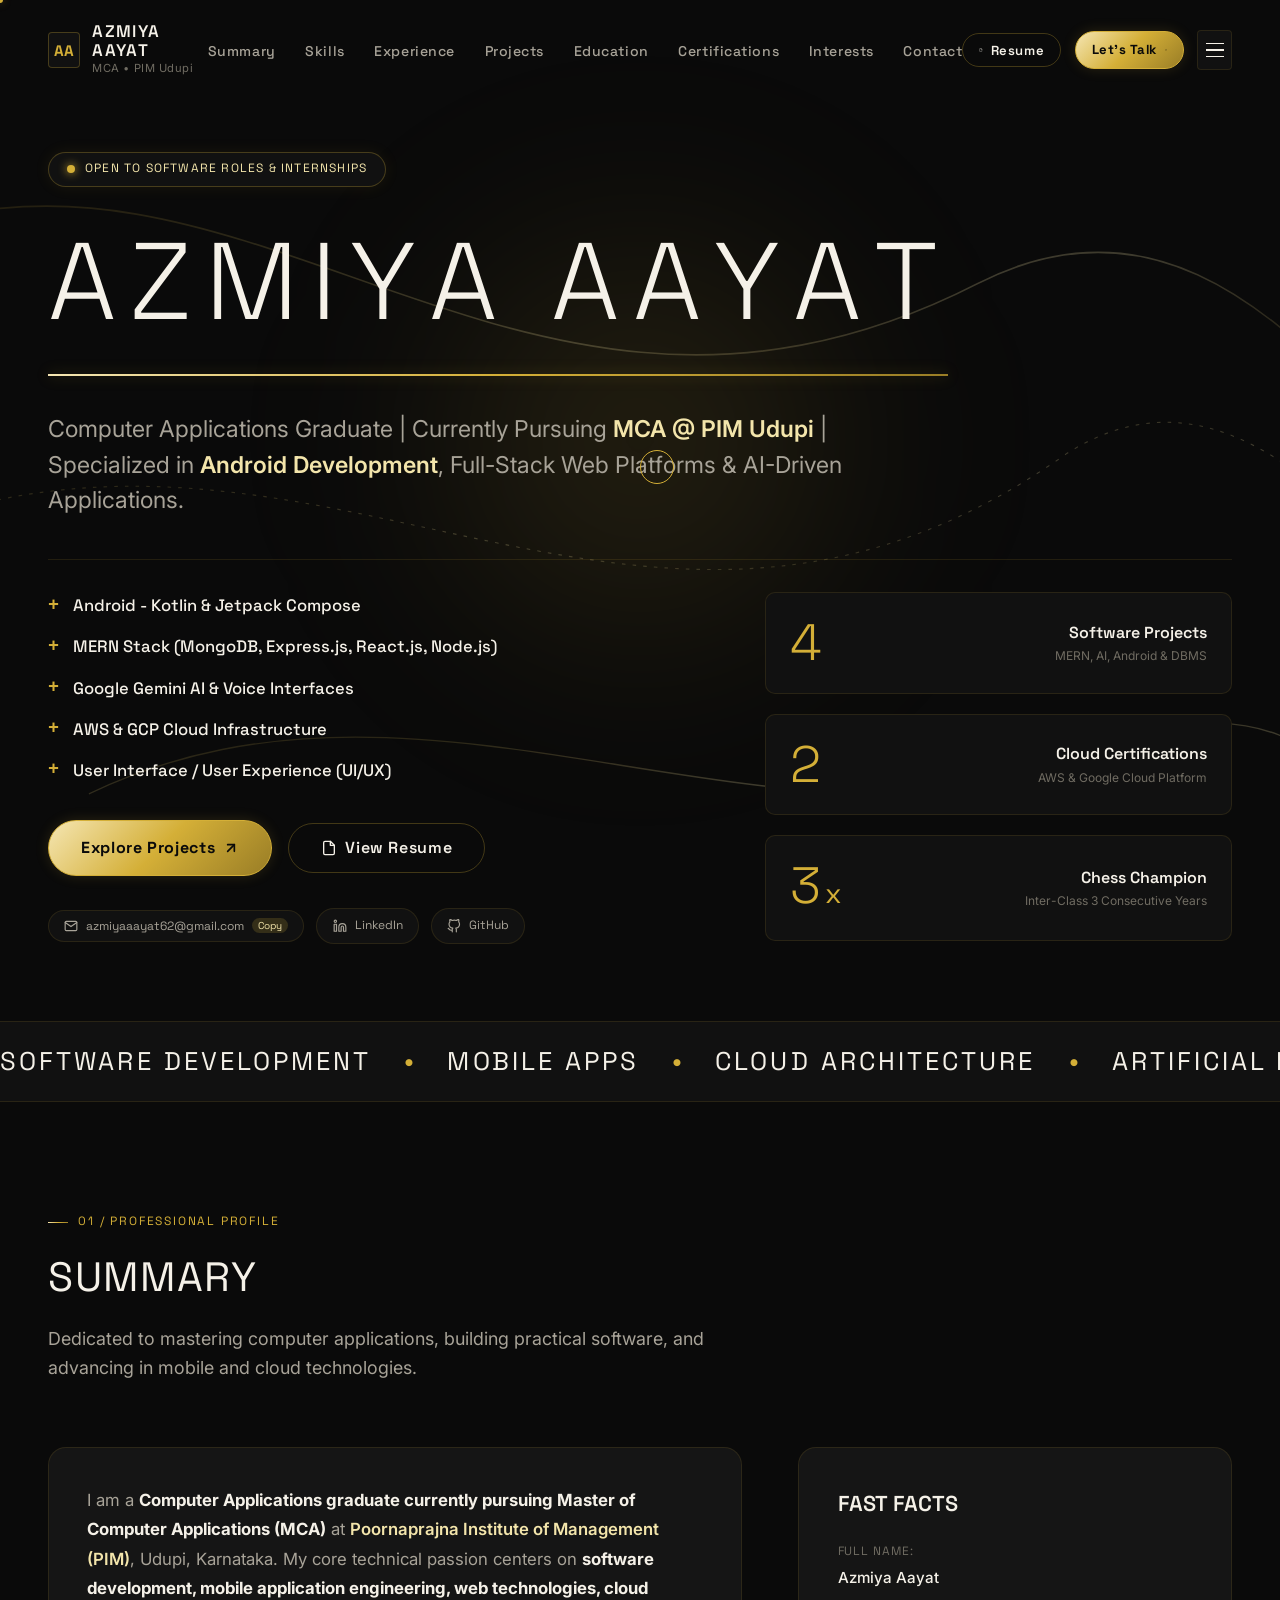
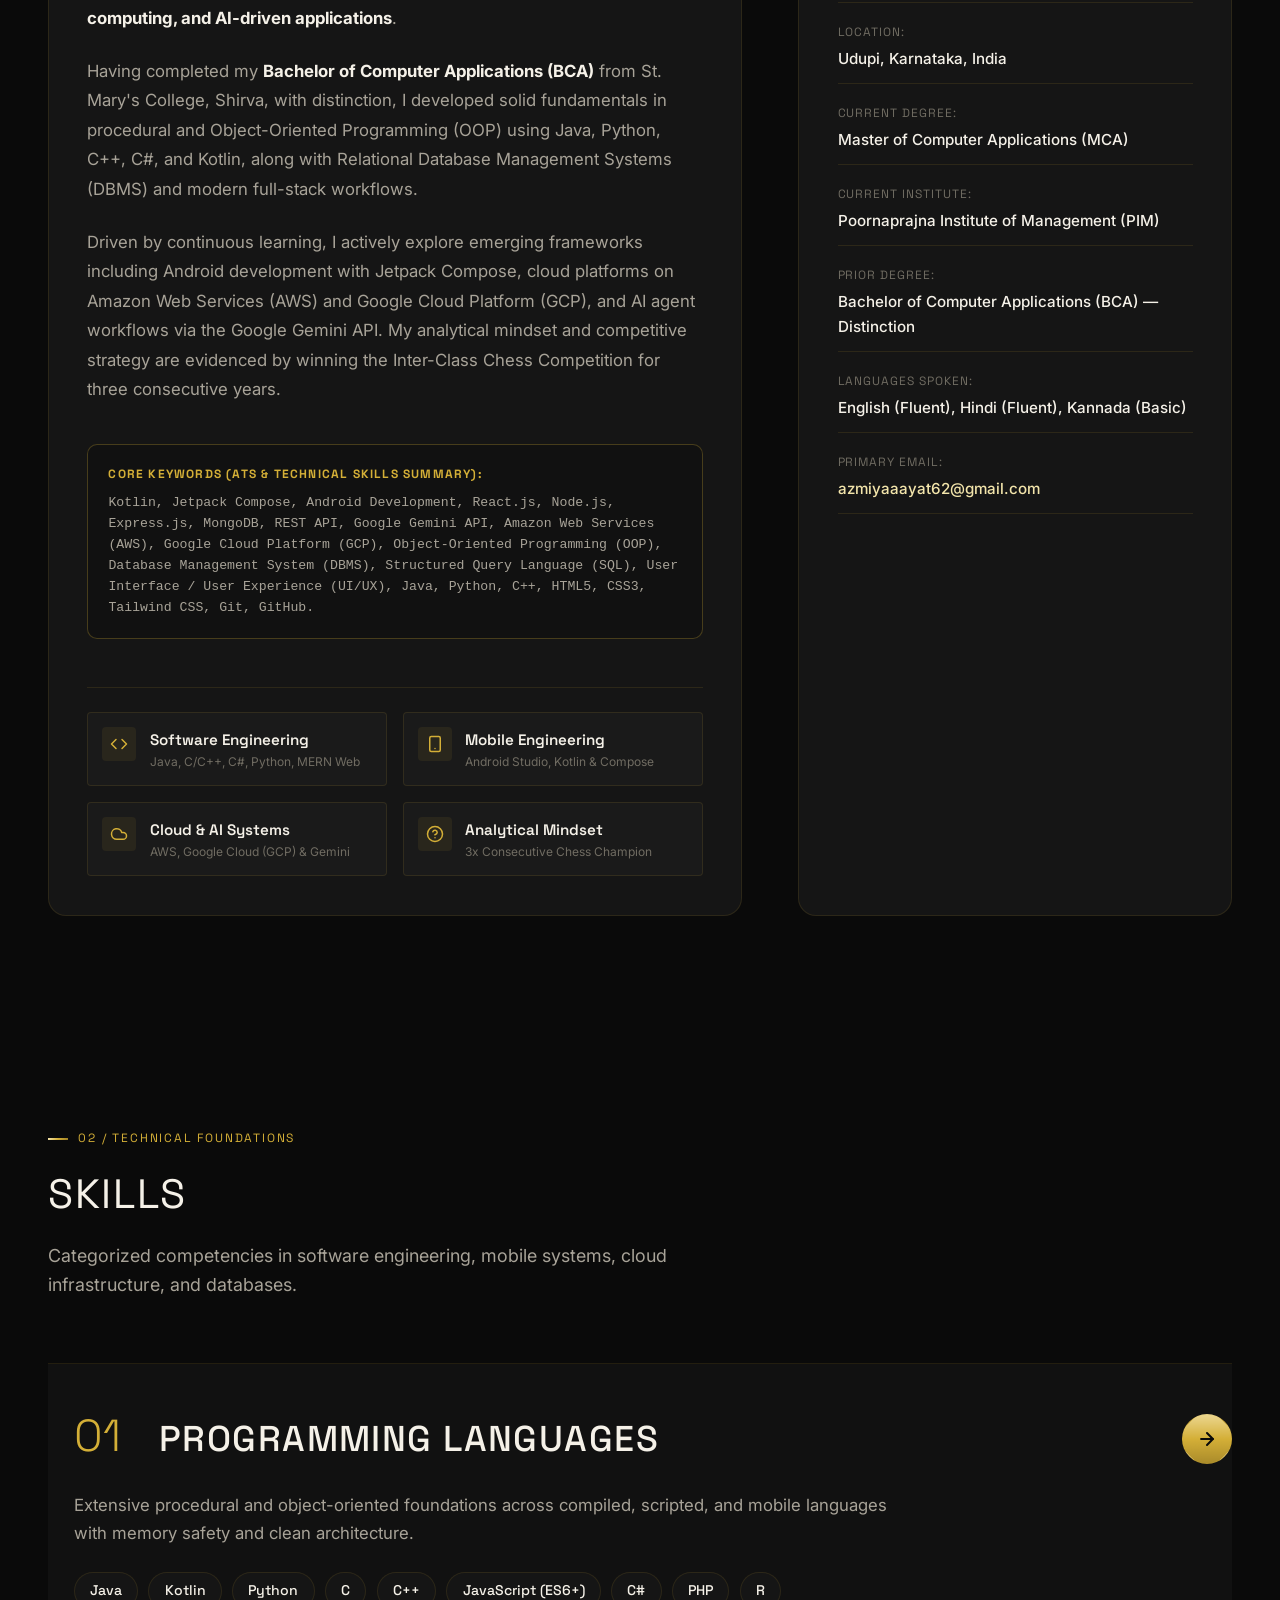
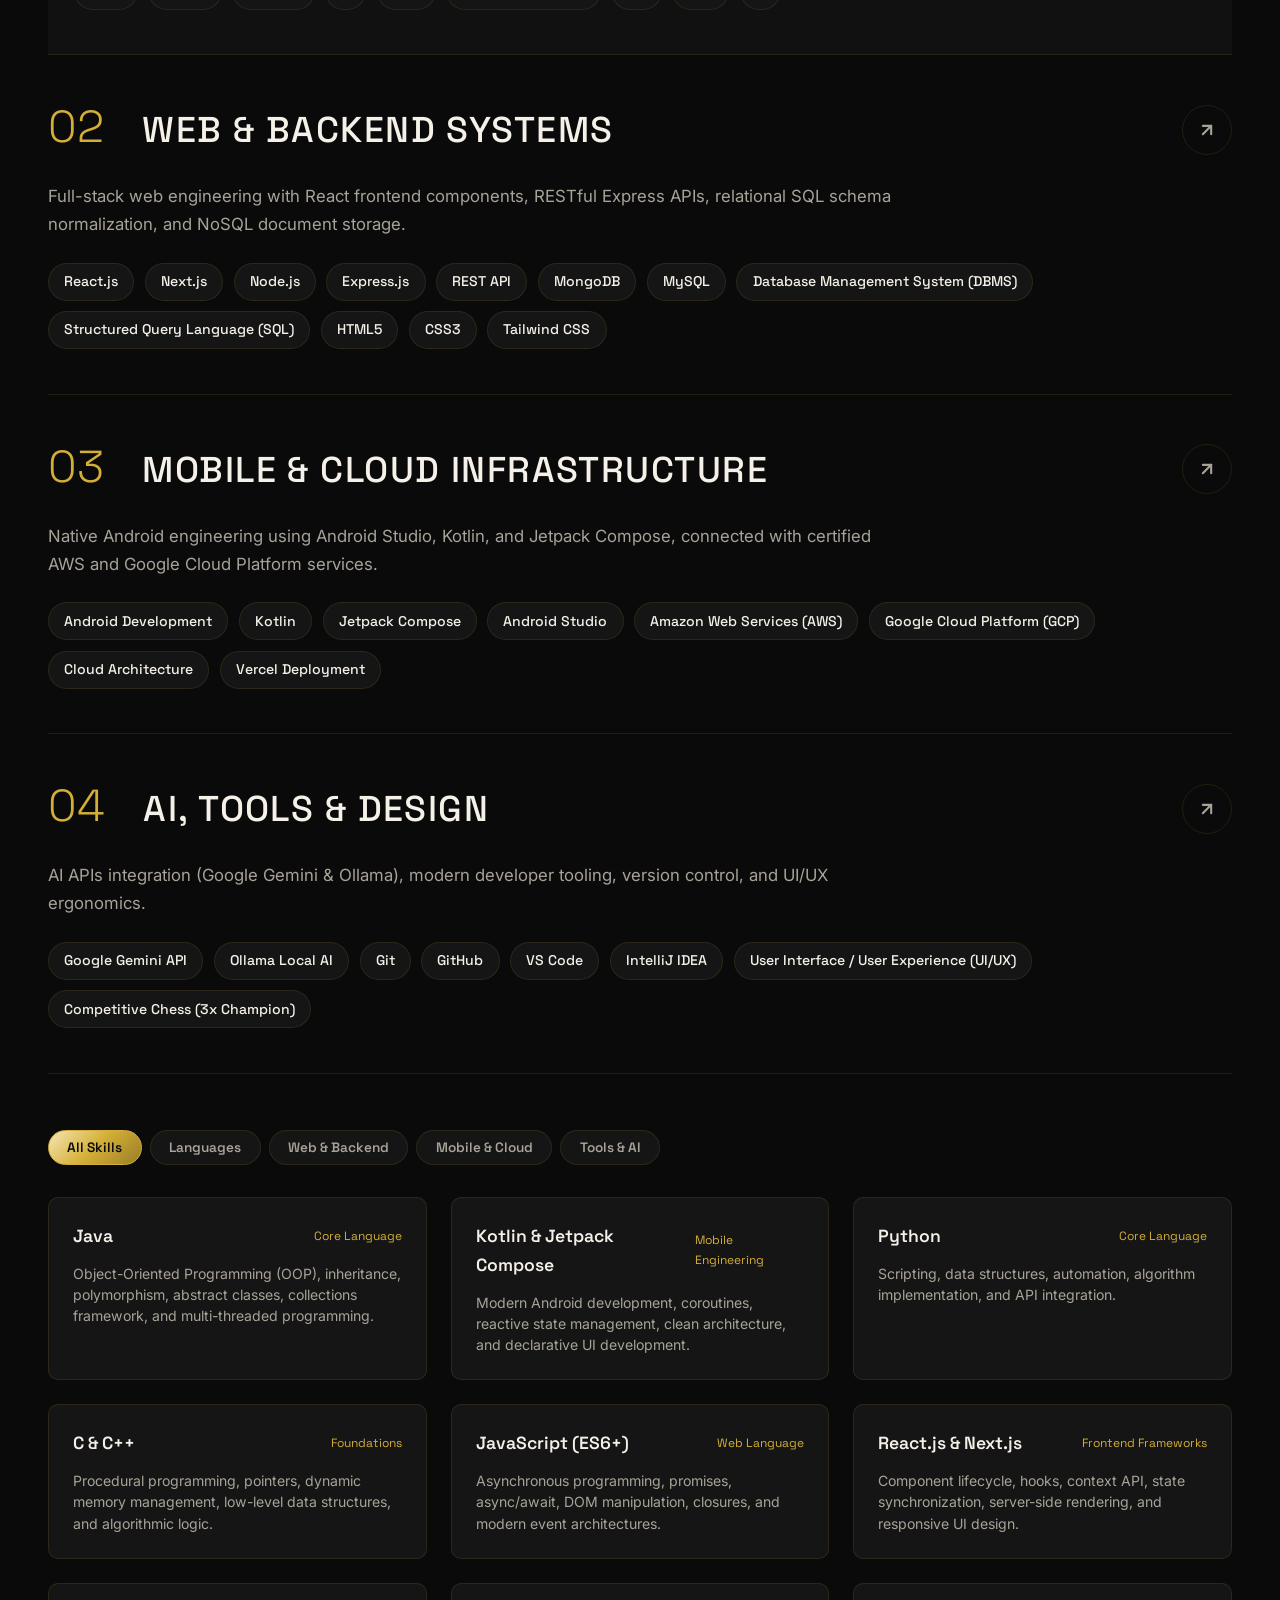
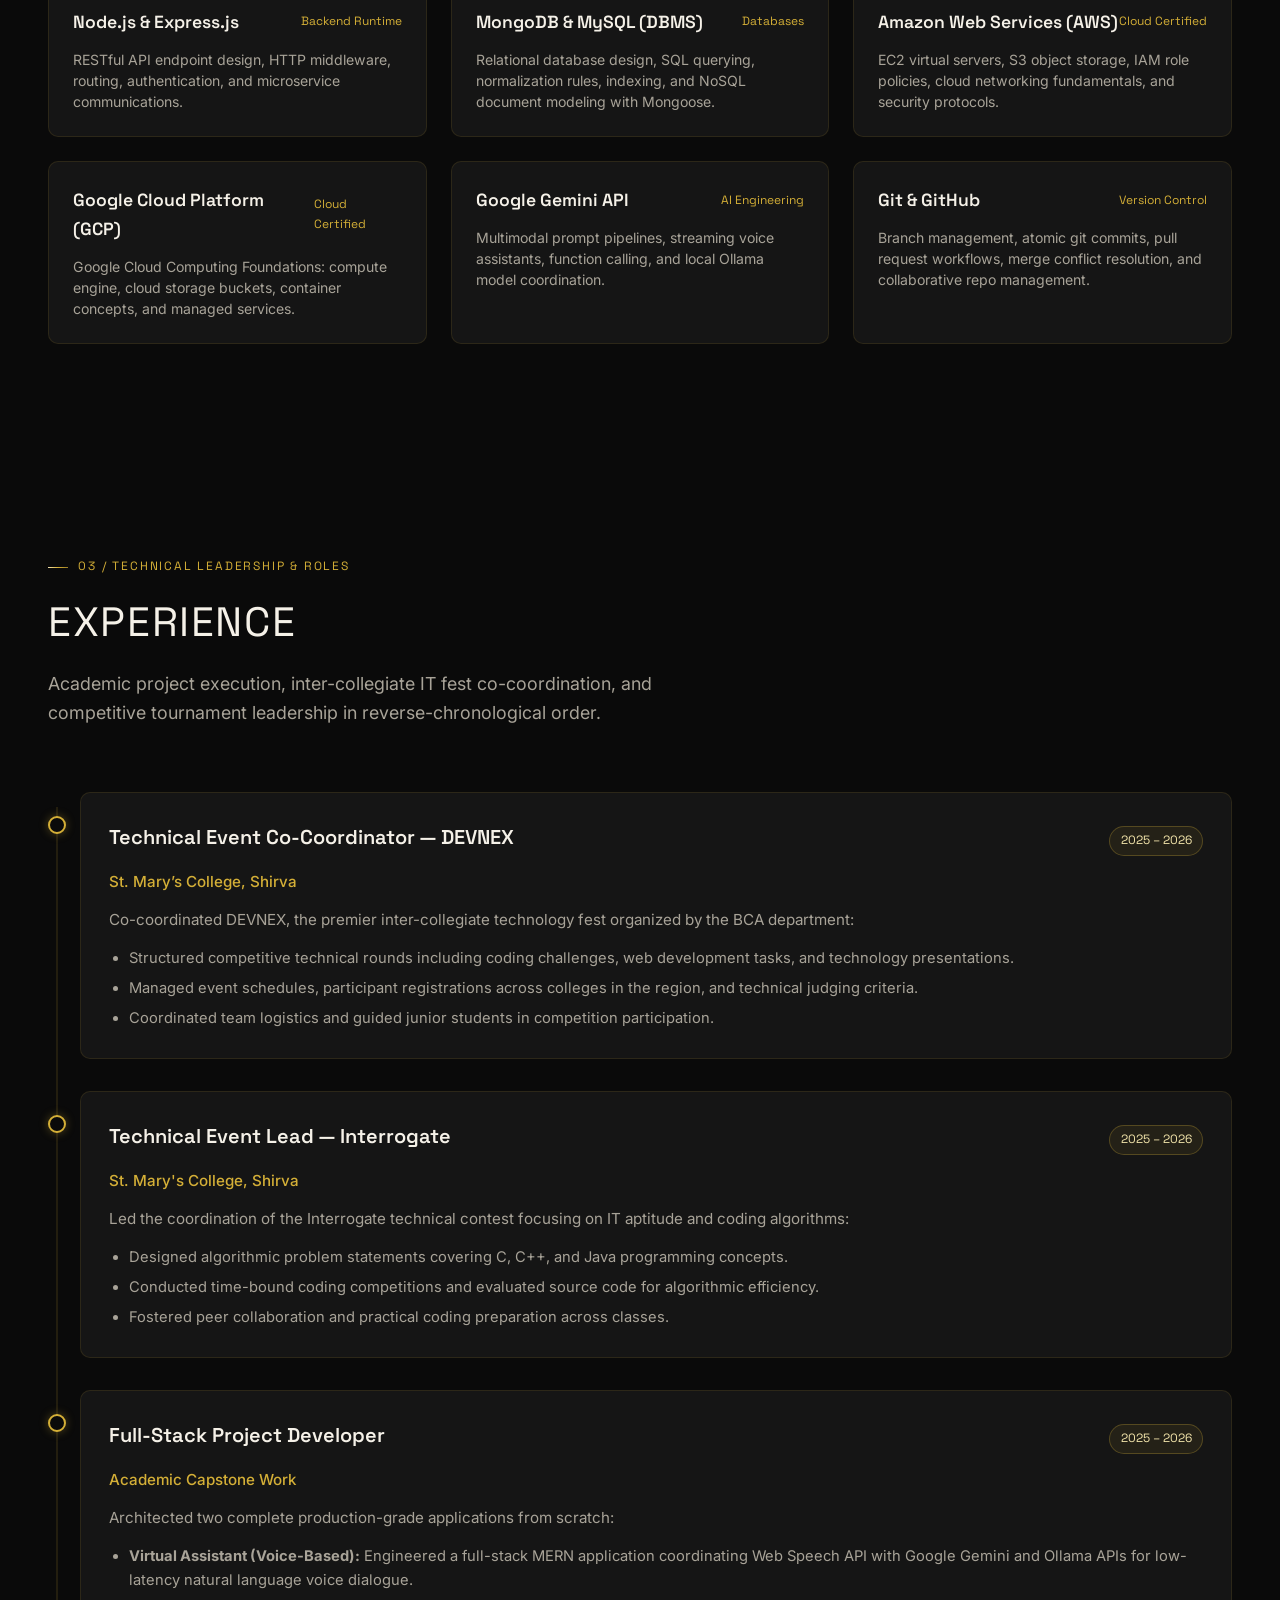
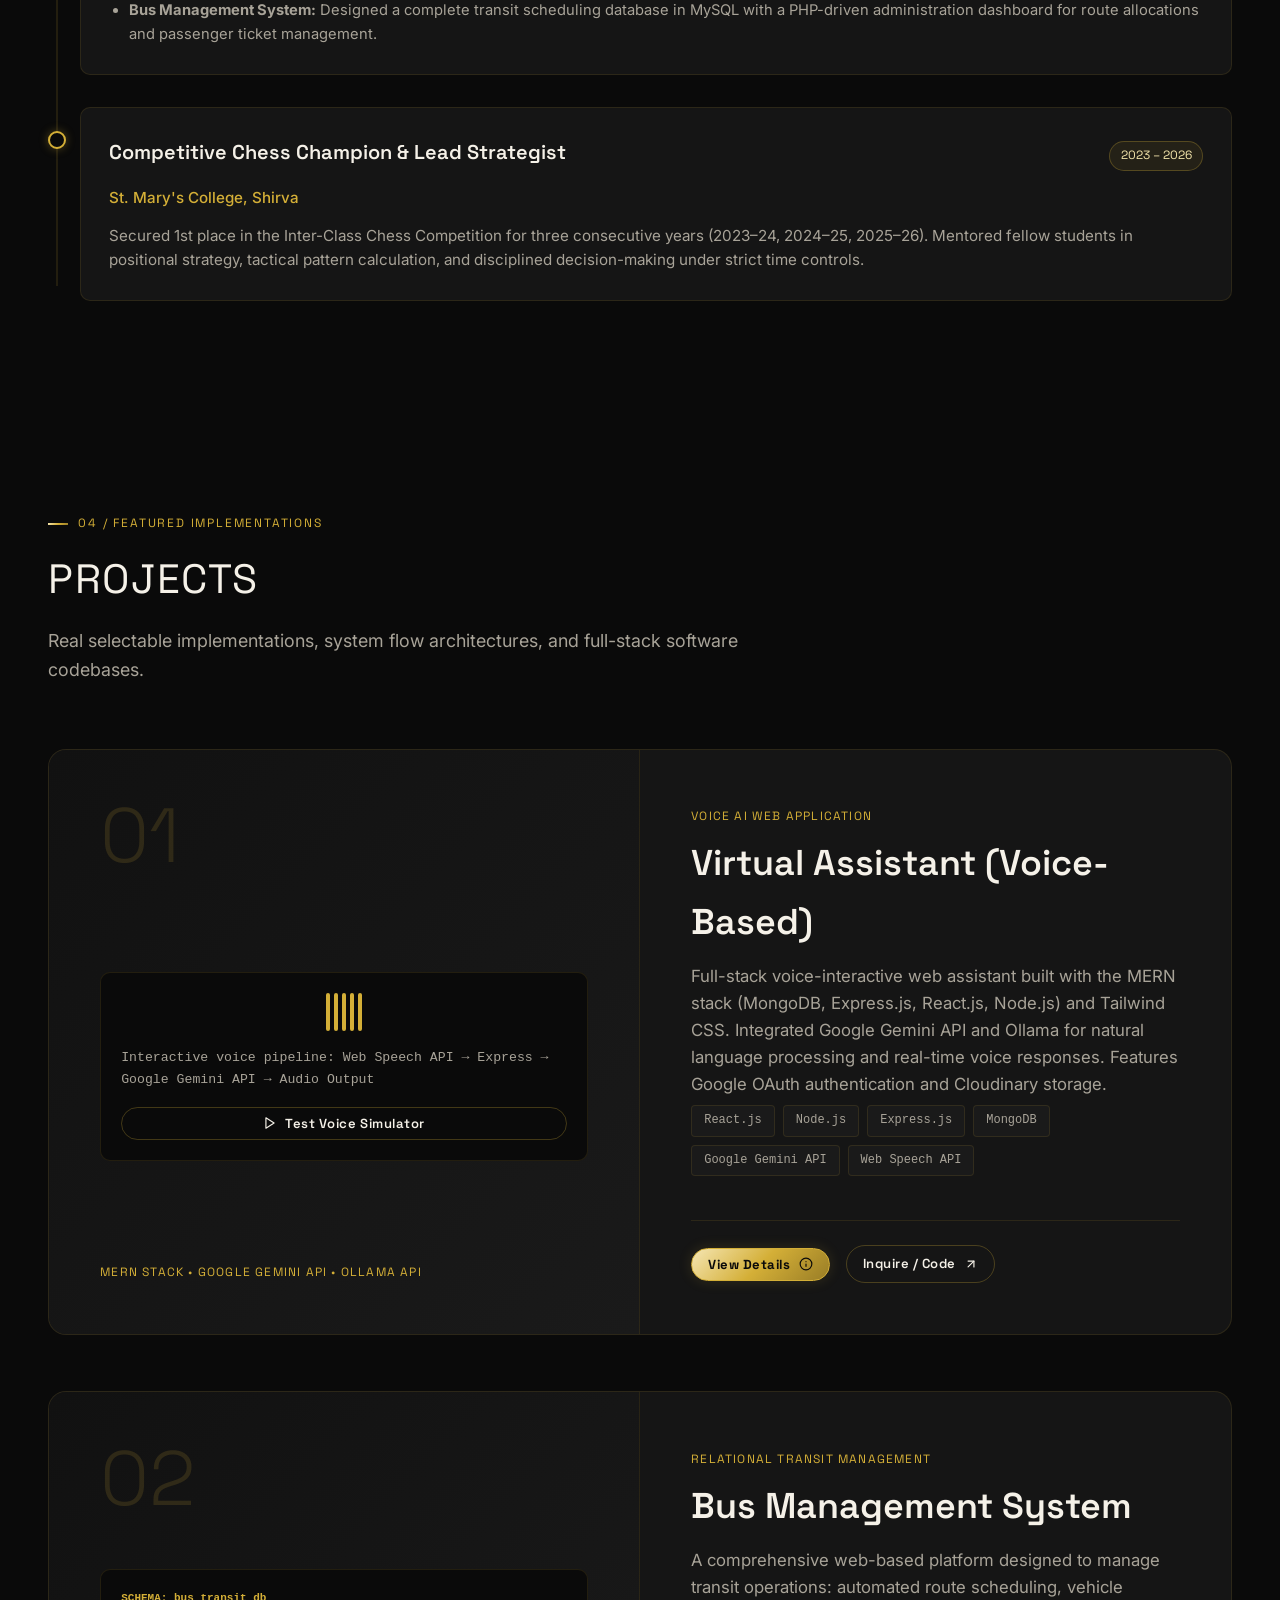
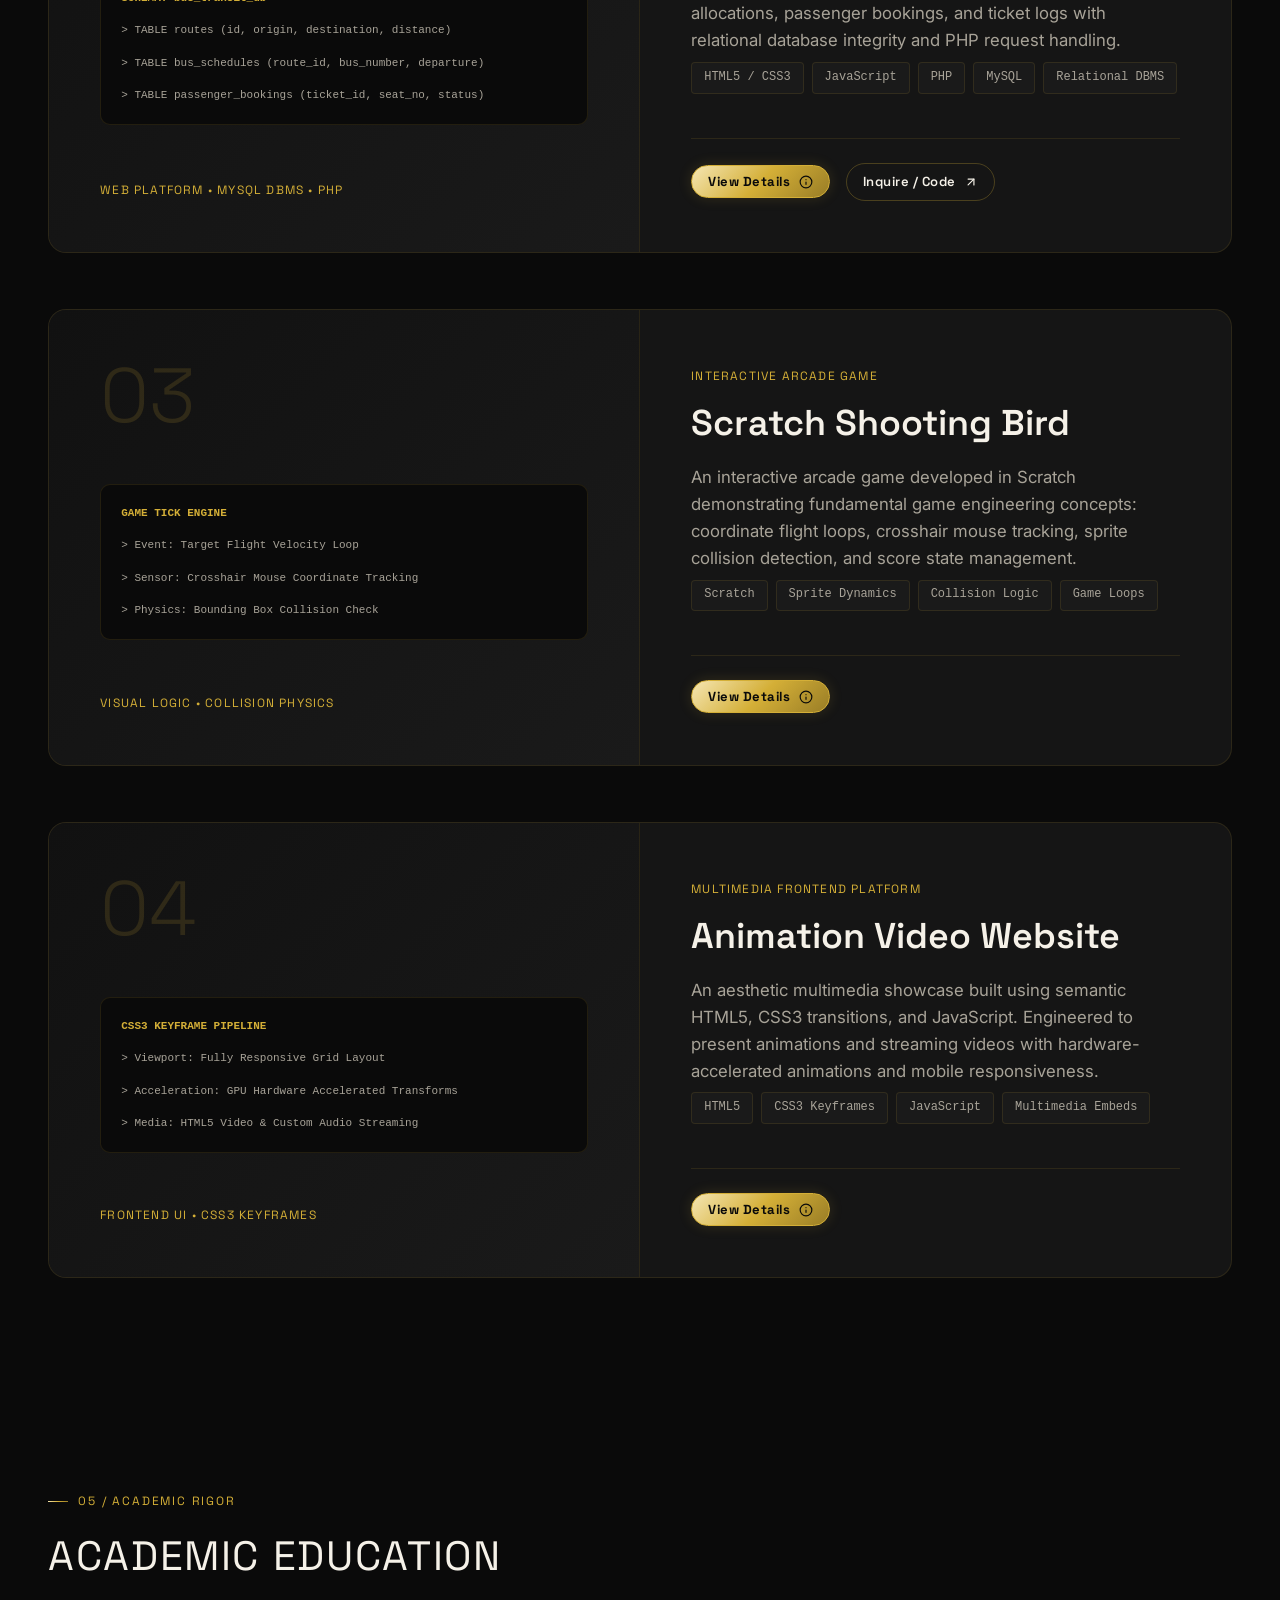
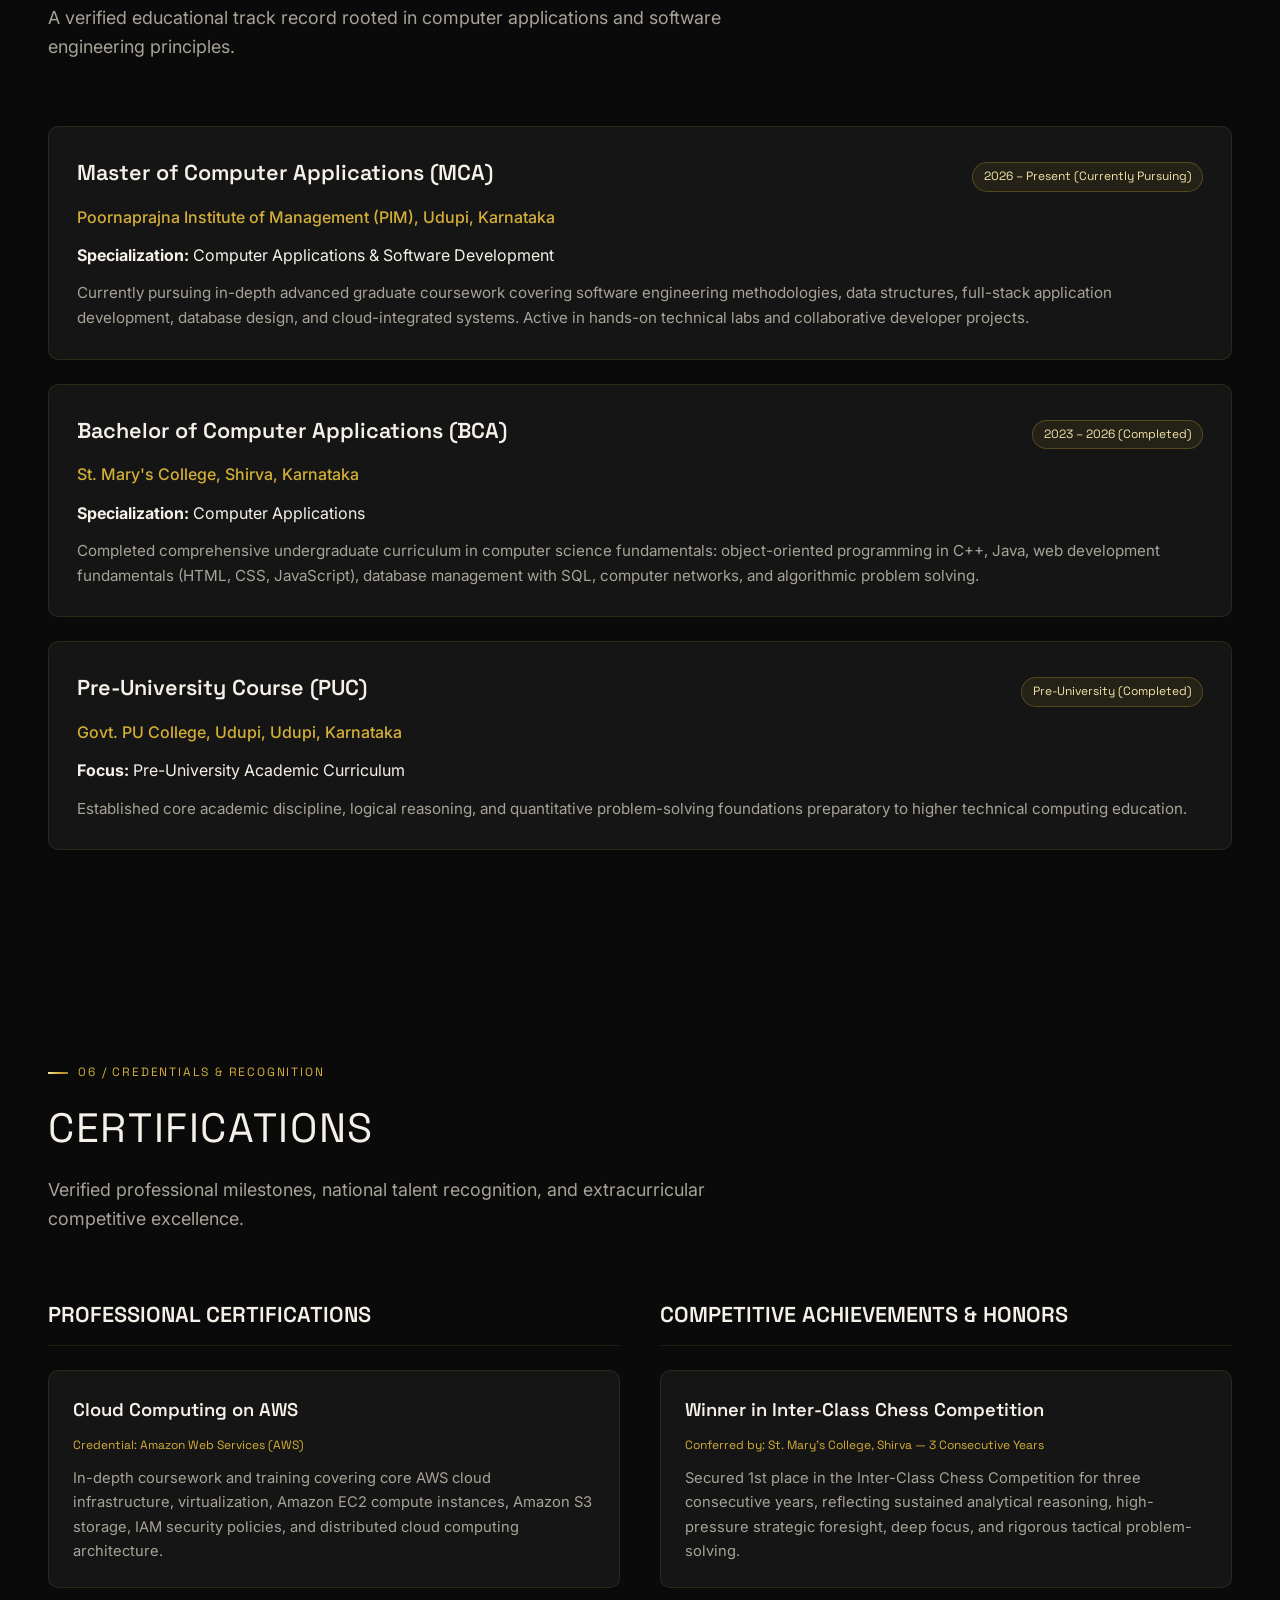
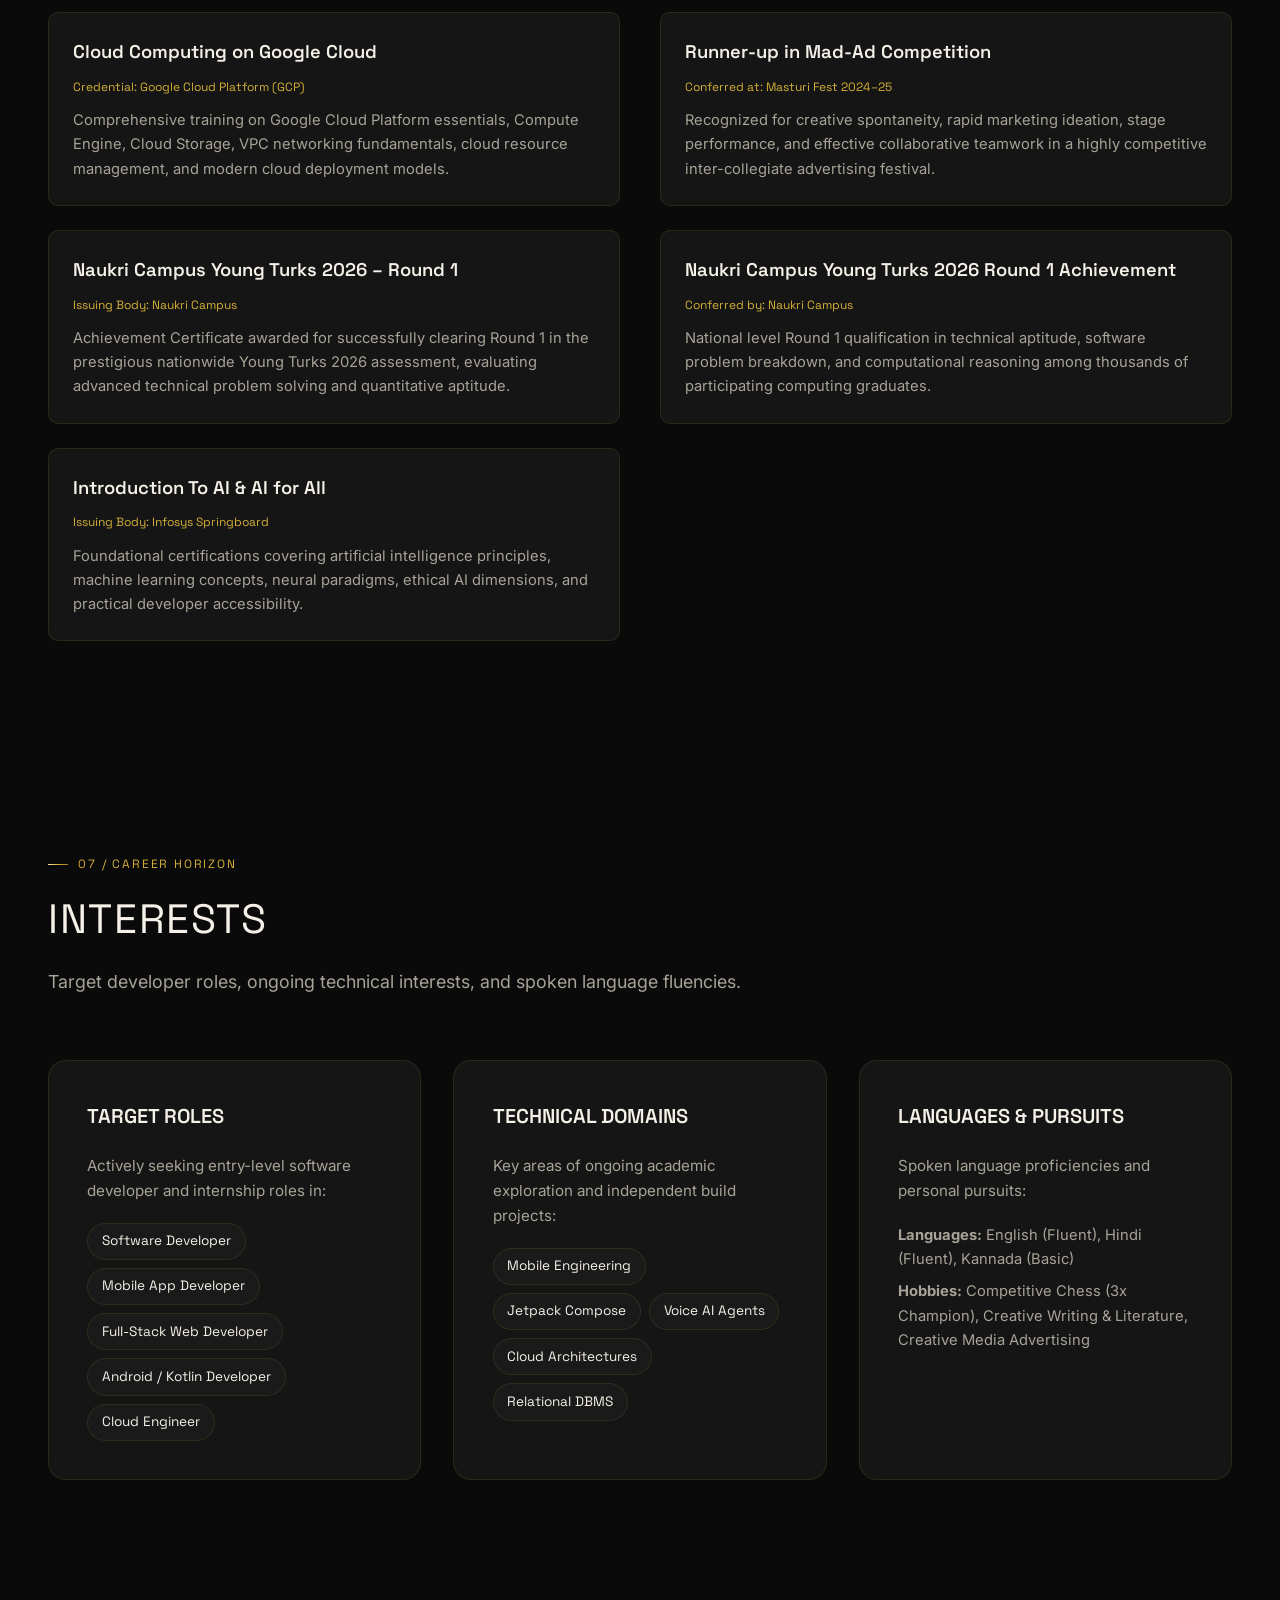
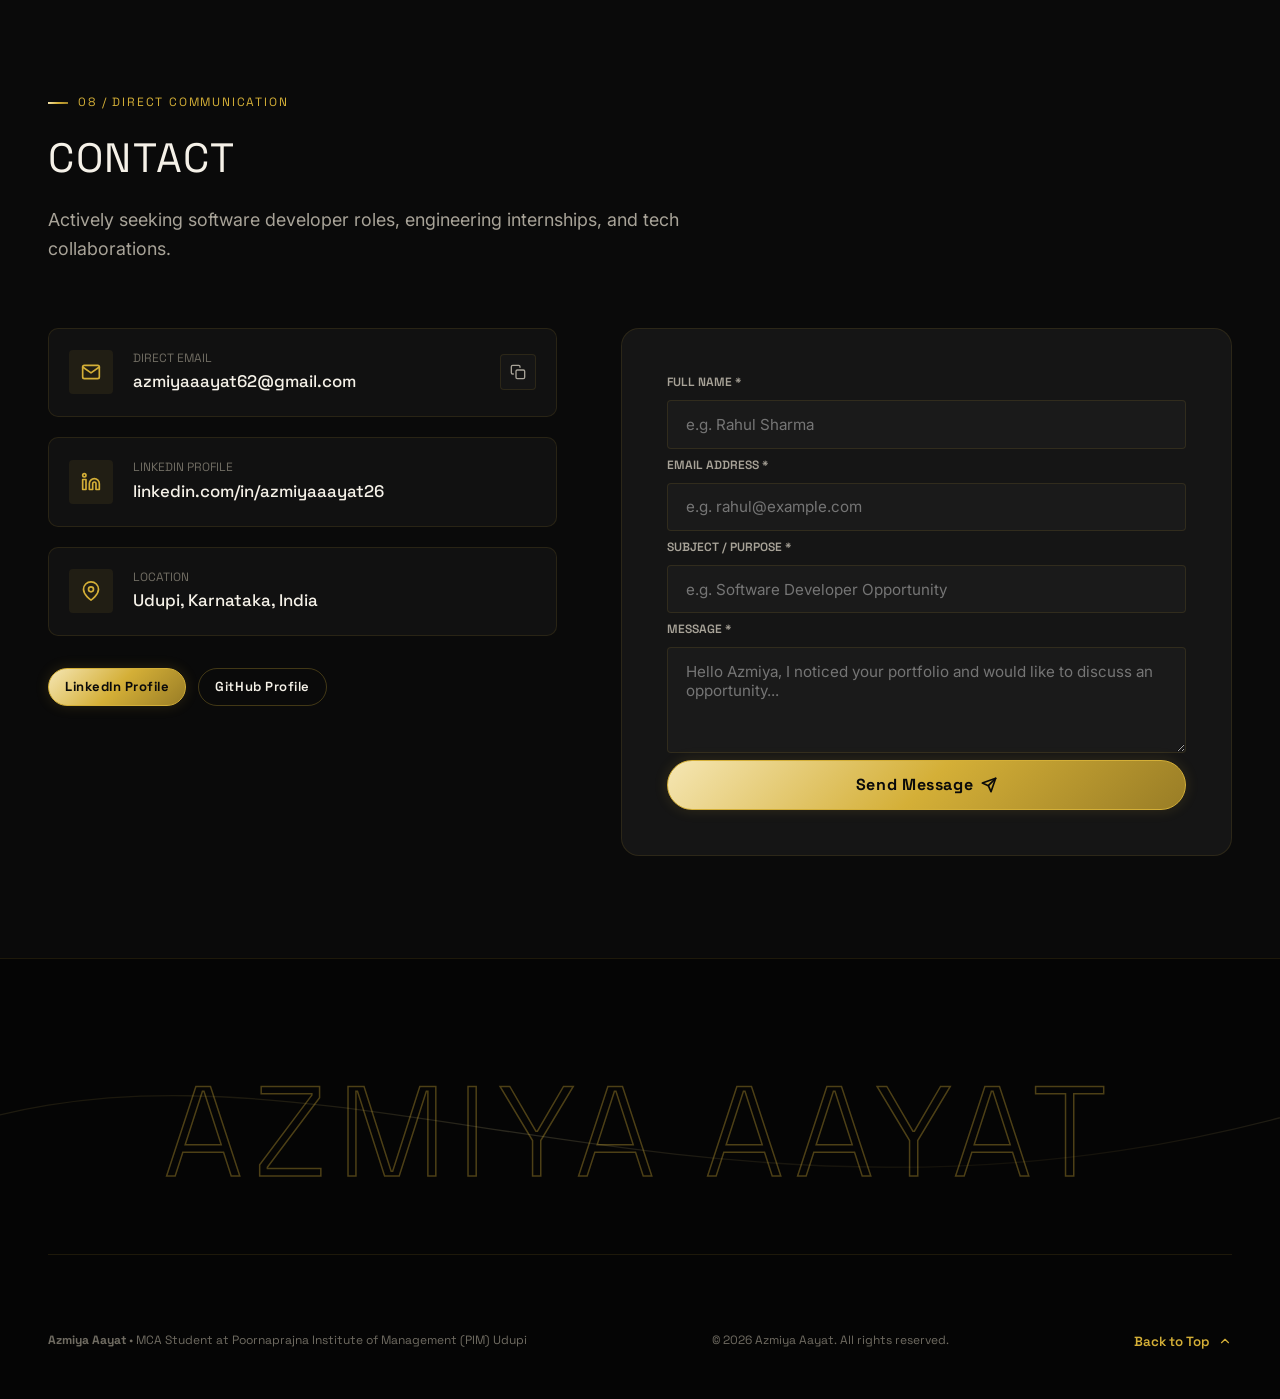
==== index.html @ 622d96fa "Update all experience timeline badges to 2025-2026" ====
<!DOCTYPE html>
<html lang="en">

<head>
  <meta charset="UTF-8">
  <meta name="viewport" content="width=device-width, initial-scale=1.0">
  <title>Azmiya Aayat | MCA Software Developer &amp; Mobile Engineer Portfolio</title>

  <!-- SEO & Search Engine Optimization Metadata -->
  <meta name="description"
    content="Personal developer portfolio of Azmiya Aayat, Computer Applications graduate currently pursuing Master of Computer Applications (MCA) at Poornaprajna Institute of Management (PIM) Udupi. Specialized in Android (Kotlin &amp; Jetpack Compose), MERN stack web development, Google Gemini API, cloud computing (AWS &amp; GCP), and scalable systems.">
  <meta name="keywords"
    content="Azmiya Aayat, Kotlin, Jetpack Compose, Android Development, React.js, Node.js, Express.js, MongoDB, REST API, Google Gemini API, Amazon Web Services (AWS), Google Cloud Platform (GCP), Object-Oriented Programming (OOP), Database Management System (DBMS), Structured Query Language (SQL), User Interface / User Experience (UI/UX), MCA Student, PIM Udupi, Poornaprajna Institute of Management, Software Developer Portfolio">
  <meta name="author" content="Azmiya Aayat">
  <meta name="robots" content="index, follow">
  <link rel="canonical" href="https://azmiya-aayat.vercel.app">

  <!-- Open Graph Meta Tags -->
  <meta property="og:type" content="website">
  <meta property="og:title" content="Azmiya Aayat | MCA Software Developer &amp; Mobile Engineer Portfolio">
  <meta property="og:description"
    content="Computer Applications graduate currently pursuing MCA at PIM Udupi. Specialized in Android Kotlin, MERN full-stack platforms, Gemini AI integrations, and cloud computing.">
  <meta property="og:url" content="https://azmiya-aayat.vercel.app">
  <meta property="og:site_name" content="Azmiya Aayat Portfolio">
  <meta property="og:locale" content="en_US">

  <!-- Twitter Card Metadata -->
  <meta name="twitter:card" content="summary_large_image">
  <meta name="twitter:title" content="Azmiya Aayat | MCA Software Developer &amp; Mobile Engineer">
  <meta name="twitter:description"
    content="Computer Applications graduate pursuing MCA at PIM Udupi. Building mobile apps, full-stack systems, and AI-powered interfaces.">

  <!-- Favicon -->
  <link rel="icon" type="image/svg+xml"
    href="data:image/svg+xml,<svg xmlns='http://www.w3.org/2000/svg' viewBox='0 0 100 100'><rect width='100' height='100' rx='20' fill='%230a0a0a'/><text x='50%' y='58%' dominant-baseline='middle' text-anchor='middle' font-family='sans-serif' font-weight='800' font-size='42' fill='%23d4af37'>AA</text></svg>">

  <!-- Google Fonts: Space Grotesk (Display) + Inter (Body) -->
  <link rel="preconnect" href="https://fonts.googleapis.com">
  <link rel="preconnect" href="https://fonts.gstatic.com" crossorigin>
  <link
    href="https://fonts.googleapis.com/css2?family=Inter:wght@300;400;500;600;700&family=Space+Grotesk:wght@300;400;500;600;700&display=swap"
    rel="stylesheet">

  <!-- Pure Vanilla Stylesheet -->
  <link rel="stylesheet" href="css/style.css">

  <!-- Recruiter & AI-Screening Friendly JSON-LD Person Schema -->
  <script type="application/ld+json">
  {
    "@context": "https://schema.org",
    "@type": "Person",
    "name": "Azmiya Aayat",
    "jobTitle": "Software Developer & Mobile App Engineer",
    "url": "https://azmiya-aayat.vercel.app",
    "sameAs": [
      "https://www.linkedin.com/in/azmiyaaayat26",
      "https://github.com/azmi2605"
    ],
    "alumniOf": [
      {
        "@type": "EducationalOrganization",
        "name": "Poornaprajna Institute of Management (PIM), Udupi",
        "description": "Master of Computer Applications (MCA), 2024–2026"
      },
      {
        "@type": "EducationalOrganization",
        "name": "St. Mary's College, Shirva",
        "description": "Bachelor of Computer Applications (BCA), Graduated with Distinction"
      }
    ],
    "knowsAbout": [
      "Kotlin",
      "Jetpack Compose",
      "Android Development",
      "React.js",
      "Node.js",
      "Express.js",
      "MongoDB",
      "REST API",
      "Google Gemini API",
      "Amazon Web Services (AWS)",
      "Google Cloud Platform (GCP)",
      "Object-Oriented Programming (OOP)",
      "Database Management System (DBMS)",
      "Structured Query Language (SQL)",
      "User Interface / User Experience (UI/UX)",
      "Java",
      "Python",
      "C++",
      "Competitive Chess"
    ]
  }
  </script>
</head>

<body>
  <!-- Accessibility Skip Link -->
  <a href="#hero" class="skip-link">Skip to main content</a>

  <!-- Top Scroll Progress Bar -->
  <div id="scroll-progress-bar" class="scroll-progress-bar" aria-hidden="true"></div>

  <!-- Custom Champagne-Gold Cursor (Desktop fine pointer only) -->
  <div id="cursor-dot" class="cursor-dot" aria-hidden="true"></div>
  <div id="cursor-ring" class="cursor-ring" aria-hidden="true"><span class="cursor-text">VIEW</span></div>

  <!-- Minimal Preloader Screen -->
  <div id="preloader" class="preloader" aria-hidden="true">
    <div class="preloader-top">
      <span>AZMIYA AAYAT</span>
      <span>MCA • PIM UDUPI</span>
    </div>
    <div class="preloader-center">
      <div class="preloader-name">
        <span class="preloader-char" style="animation-delay: 0.05s;">A</span>
        <span class="preloader-char" style="animation-delay: 0.10s;">Z</span>
        <span class="preloader-char" style="animation-delay: 0.15s;">M</span>
        <span class="preloader-char" style="animation-delay: 0.20s;">I</span>
        <span class="preloader-char" style="animation-delay: 0.25s;">Y</span>
        <span class="preloader-char" style="animation-delay: 0.30s;">A</span>
        <span class="preloader-char" style="animation-delay: 0.35s;">&nbsp;</span>
        <span class="preloader-char" style="animation-delay: 0.40s;">A</span>
        <span class="preloader-char" style="animation-delay: 0.45s;">A</span>
        <span class="preloader-char" style="animation-delay: 0.50s;">Y</span>
        <span class="preloader-char" style="animation-delay: 0.55s;">A</span>
        <span class="preloader-char" style="animation-delay: 0.60s;">T</span>
      </div>
    </div>
    <div class="preloader-bottom">
      <span>SOFTWARE &amp; MOBILE APP DEVELOPER</span>
      <span>2026 PORTFOLIO</span>
    </div>
  </div>

  <!-- Site Header -->
  <header class="site-header" id="header" role="banner">
    <div class="container header-inner">
      <!-- Minimal Brand Logo -->
      <a href="#hero" class="brand-logo" aria-label="Azmiya Aayat Home">
        <span class="brand-monogram">AA</span>
        <div class="brand-text">
          <span class="brand-name">Azmiya Aayat</span>
          <span class="brand-sub">MCA • PIM Udupi</span>
        </div>
      </a>

      <!-- Desktop Navigation Links -->
      <nav class="desktop-nav" aria-label="Main Navigation">
        <ul class="nav-links-list">
          <li><a href="#summary" class="nav-anchor">Summary</a></li>
          <li><a href="#skills" class="nav-anchor">Skills</a></li>
          <li><a href="#experience" class="nav-anchor">Experience</a></li>
          <li><a href="#projects" class="nav-anchor">Projects</a></li>
          <li><a href="#education" class="nav-anchor">Education</a></li>
          <li><a href="#certifications" class="nav-anchor">Certifications</a></li>
          <li><a href="#interests" class="nav-anchor">Interests</a></li>
          <li><a href="#contact" class="nav-anchor">Contact</a></li>
        </ul>
      </nav>

      <!-- Header Actions -->
      <div class="header-actions">
        <!-- Resume Trigger Button -->
        <button id="resume-nav-btn" class="btn btn-outline btn-sm" aria-label="Open ATS Resume Modal">
          <svg viewBox="0 0 24 24" width="14" height="14" fill="none" stroke="currentColor" stroke-width="2"
            stroke-linecap="round" stroke-linejoin="round" aria-hidden="true">
            <path d="M14 2H6a2 2 0 0 0-2 2v16a2 2 0 0 0 2 2h12a2 2 0 0 0 2-2V8z"></path>
            <polyline points="14 2 14 8 20 8"></polyline>
          </svg>
          <span>Resume</span>
        </button>

        <!-- "Let's Talk" CTA -->
        <a href="#contact" class="btn btn-gold btn-sm">
          <span>Let's Talk</span>
          <svg viewBox="0 0 24 24" width="14" height="14" fill="none" stroke="currentColor" stroke-width="2.5"
            stroke-linecap="round" stroke-linejoin="round" aria-hidden="true">
            <line x1="7" y1="17" x2="17" y2="7"></line>
            <polyline points="7 7 17 7 17 17"></polyline>
          </svg>
        </a>

        <!-- Hamburger Button -->
        <button id="menu-toggle" class="hamburger-btn" aria-label="Toggle Navigation Menu" aria-expanded="false"
          aria-controls="fullscreen-menu">
          <span class="hamburger-line line-1" aria-hidden="true"></span>
          <span class="hamburger-line line-2" aria-hidden="true"></span>
          <span class="hamburger-line line-3" aria-hidden="true"></span>
        </button>
      </div>
    </div>
  </header>

  <!-- Fullscreen Menu Overlay -->
  <div id="fullscreen-menu" class="fullscreen-menu" role="dialog" aria-modal="true"
    aria-label="Fullscreen Navigation Menu">
    <div class="menu-inner-grid">
      <!-- Left: Menu Links with Staggered Entrance -->
      <nav class="menu-nav-list" aria-label="Menu Items">
        <div class="menu-link-wrap"><a href="#summary" class="menu-link"><span class="menu-link-num">01</span>
            Summary</a></div>
        <div class="menu-link-wrap"><a href="#skills" class="menu-link"><span class="menu-link-num">02</span> Skills</a>
        </div>
        <div class="menu-link-wrap"><a href="#experience" class="menu-link"><span class="menu-link-num">03</span>
            Experience</a></div>
        <div class="menu-link-wrap"><a href="#projects" class="menu-link"><span class="menu-link-num">04</span>
            Projects</a></div>
        <div class="menu-link-wrap"><a href="#education" class="menu-link"><span class="menu-link-num">05</span>
            Education</a></div>
        <div class="menu-link-wrap"><a href="#certifications" class="menu-link"><span class="menu-link-num">06</span>
            Certifications</a></div>
        <div class="menu-link-wrap"><a href="#interests" class="menu-link"><span class="menu-link-num">07</span>
            Interests</a></div>
        <div class="menu-link-wrap"><a href="#contact" class="menu-link"><span class="menu-link-num">08</span>
            Contact</a></div>
      </nav>

      <!-- Right: Name, Bio & Social Channels -->
      <div class="menu-info-column">
        <div>
          <h2 class="menu-info-title">Azmiya Aayat</h2>
          <p class="menu-info-bio">
            Computer Applications graduate currently pursuing MCA at Poornaprajna Institute of Management (PIM), Udupi.
            Building mobile apps, web systems, and AI-driven applications with analytical rigor.
          </p>
        </div>

        <div class="menu-social-links">
          <a href="https://www.linkedin.com/in/azmiyaaayat26" target="_blank" rel="noopener noreferrer"
            class="menu-social-item">
            <span>LinkedIn: linkedin.com/in/azmiyaaayat26</span>
            <svg viewBox="0 0 24 24" width="16" height="16" fill="none" stroke="currentColor" stroke-width="2"
              stroke-linecap="round" stroke-linejoin="round">
              <path d="M18 13v6a2 2 0 0 1-2 2H5a2 2 0 0 1-2-2V8a2 2 0 0 1 2-2h6"></path>
              <polyline points="15 3 21 3 21 9"></polyline>
              <line x1="10" y1="14" x2="21" y2="3"></line>
            </svg>
          </a>
          <a href="https://github.com/azmi2605" target="_blank" rel="noopener noreferrer" class="menu-social-item">
            <span>GitHub: github.com/azmi2605</span>
            <svg viewBox="0 0 24 24" width="16" height="16" fill="none" stroke="currentColor" stroke-width="2"
              stroke-linecap="round" stroke-linejoin="round">
              <path d="M18 13v6a2 2 0 0 1-2 2H5a2 2 0 0 1-2-2V8a2 2 0 0 1 2-2h6"></path>
              <polyline points="15 3 21 3 21 9"></polyline>
              <line x1="10" y1="14" x2="21" y2="3"></line>
            </svg>
          </a>
          <a href="mailto:azmiyaaayat62@gmail.com" class="menu-social-item">
            <span>Email: azmiyaaayat62@gmail.com</span>
            <svg viewBox="0 0 24 24" width="16" height="16" fill="none" stroke="currentColor" stroke-width="2"
              stroke-linecap="round" stroke-linejoin="round">
              <line x1="22" y1="2" x2="11" y2="13"></line>
              <polygon points="22 2 15 22 11 13 2 9 22 2"></polygon>
            </svg>
          </a>
        </div>
      </div>
    </div>
  </div>

  <!-- Main Content Wrap -->
  <main id="main-content">

    <!-- ========================================================================
         HERO SECTION: Oversized Letter-Spaced Name, Flowing Gold Curves & Stats
         ======================================================================== -->
    <section id="hero" class="hero-section" aria-label="Hero Introduction">
      <!-- Thin Flowing Gold Curve Shapes (Inline SVG Decorative Parallax Background) -->
      <svg id="hero-curves" class="hero-parallax-curves" viewBox="0 0 1440 900" fill="none"
        xmlns="http://www.w3.org/2000/svg" preserveAspectRatio="none" aria-hidden="true">
        <defs>
          <linearGradient id="goldCurveGrad" x1="0%" y1="0%" x2="100%" y2="100%">
            <stop offset="0%" stop-color="#D4AF37" stop-opacity="0.35" />
            <stop offset="50%" stop-color="#F3E5AB" stop-opacity="0.65" />
            <stop offset="100%" stop-color="#AA8222" stop-opacity="0.2" />
          </linearGradient>
        </defs>
        <path d="M-100 200 C300 100, 600 450, 1100 250 C1350 150, 1500 350, 1600 400" stroke="url(#goldCurveGrad)"
          stroke-width="1.5" fill="none" />
        <path d="M-50 450 C400 350, 750 650, 1200 400 C1400 300, 1550 500, 1650 550" stroke="url(#goldCurveGrad)"
          stroke-width="1" stroke-dasharray="4 8" fill="none" />
        <path d="M100 700 C500 550, 900 800, 1300 650 C1450 600, 1550 720, 1650 750" stroke="url(#goldCurveGrad)"
          stroke-width="1.2" fill="none" />
      </svg>
      <div class="hero-glow-ambience" aria-hidden="true"></div>

      <div class="container hero-content">
        <!-- "Open to Internships" Badge with Soft Gold Pulse -->
        <div class="internship-badge">
          <span class="gold-pulse-dot" aria-hidden="true"></span>
          <span>Open to Software Roles &amp; Internships</span>
        </div>

        <!-- Oversized, Wide, Light-Weight, Letter-Spaced Uppercase Name -->
        <div class="hero-name-wrap">
          <h1 class="hero-name-display" id="hero-title">AZMIYA AAYAT</h1>
        </div>

        <!-- Thin Glowing Gold Line Beneath It -->
        <div class="hero-gold-line" id="hero-gold-line" aria-hidden="true"></div>

        <!-- Short Role Line Below -->
        <p class="hero-role-text" id="hero-role-line">
          Computer Applications Graduate | Currently Pursuing <span class="gold-highlight">MCA @ PIM Udupi</span> |
          Specialized in <span class="gold-highlight">Android Development</span>, Full-Stack Web Platforms &amp;
          AI-Driven Applications.
        </p>

        <!-- Hero Content Grid -->
        <div class="hero-grid">
          <!-- Left: Focus Items, CTAs, Socials -->
          <div>
            <!-- Vertical List of Focus Items with '+' Icons -->
            <div class="hero-focus-list">
              <div class="focus-item">
                <span class="focus-plus">+</span>
                <span>Android - Kotlin &amp; Jetpack Compose</span>
              </div>
              <div class="focus-item">
                <span class="focus-plus">+</span>
                <span>MERN Stack (MongoDB, Express.js, React.js, Node.js)</span>
              </div>
              <div class="focus-item">
                <span class="focus-plus">+</span>
                <span>Google Gemini AI &amp; Voice Interfaces</span>
              </div>
              <div class="focus-item">
                <span class="focus-plus">+</span>
                <span>AWS &amp; GCP Cloud Infrastructure</span>
              </div>
              <div class="focus-item">
                <span class="focus-plus">+</span>
                <span>User Interface / User Experience (UI/UX)</span>
              </div>
            </div>

            <!-- Primary CTAs -->
            <div class="hero-cta-row">
              <a href="#projects" class="btn btn-gold btn-lg">
                <span>Explore Projects</span>
                <svg viewBox="0 0 24 24" width="16" height="16" fill="none" stroke="currentColor" stroke-width="2.5"
                  stroke-linecap="round" stroke-linejoin="round" aria-hidden="true">
                  <line x1="7" y1="17" x2="17" y2="7"></line>
                  <polyline points="7 7 17 7 17 17"></polyline>
                </svg>
              </a>
              <button id="hero-resume-btn" class="btn btn-outline btn-lg" aria-label="Open ATS Resume Modal">
                <svg viewBox="0 0 24 24" width="16" height="16" fill="none" stroke="currentColor" stroke-width="2"
                  stroke-linecap="round" stroke-linejoin="round" aria-hidden="true">
                  <path d="M14 2H6a2 2 0 0 0-2 2v16a2 2 0 0 0 2 2h12a2 2 0 0 0 2-2V8z"></path>
                  <polyline points="14 2 14 8 20 8"></polyline>
                </svg>
                <span>View Resume</span>
              </button>
            </div>

            <!-- Social Pills Bar -->
            <div class="hero-social-row">
              <button class="social-pill" id="copy-email-pill" title="Click to copy email address">
                <svg viewBox="0 0 24 24" width="14" height="14" fill="none" stroke="currentColor" stroke-width="2"
                  stroke-linecap="round" stroke-linejoin="round">
                  <path d="M4 4h16c1.1 0 2 .9 2 2v12c0 1.1-.9 2-2 2H4c-1.1 0-2-.9-2-2V6c0-1.1.9-2 2-2z"></path>
                  <polyline points="22,6 12,13 2,6"></polyline>
                </svg>
                <span>azmiyaaayat62@gmail.com</span>
                <span
                  style="font-size: 10px; background: rgba(212,175,55,0.18); color: var(--gold-light); padding: 1px 6px; border-radius: 9999px;">Copy</span>
              </button>
              <a href="https://www.linkedin.com/in/azmiyaaayat26" target="_blank" rel="noopener noreferrer"
                class="social-pill" title="LinkedIn Profile">
                <svg viewBox="0 0 24 24" width="14" height="14" fill="none" stroke="currentColor" stroke-width="2"
                  stroke-linecap="round" stroke-linejoin="round">
                  <path d="M16 8a6 6 0 0 1 6 6v7h-4v-7a2 2 0 0 0-2-2 2 2 0 0 0-2 2v7h-4v-7a6 6 0 0 1 6-6z"></path>
                  <rect x="2" y="9" width="4" height="12"></rect>
                  <circle cx="4" cy="4" r="2"></circle>
                </svg>
                <span>LinkedIn</span>
              </a>
              <a href="https://github.com/azmi2605" target="_blank" rel="noopener noreferrer" class="social-pill"
                title="GitHub Profile">
                <svg viewBox="0 0 24 24" width="14" height="14" fill="none" stroke="currentColor" stroke-width="2"
                  stroke-linecap="round" stroke-linejoin="round">
                  <path
                    d="M9 19c-5 1.5-5-2.5-7-3m14 6v-3.87a3.37 3.37 0 0 0-.94-2.61c3.14-.35 6.44-1.54 6.44-7A5.44 5.44 0 0 0 20 4.77 5.07 5.07 0 0 0 19.91 1S18.73.65 16 2.48a13.38 13.38 0 0 0-7 0C6.27.65 5.09 1 5.09 1A5.07 5.07 0 0 0 5 4.77a5.44 5.44 0 0 0-1.5 3.78c0 5.42 3.3 6.61 6.44 7A3.37 3.37 0 0 0 9 18.13V22">
                  </path>
                </svg>
                <span>GitHub</span>
              </a>
            </div>
          </div>

          <!-- Right: 3 Stat Blocks (vanilla JS count-up) -->
          <div class="hero-stats-wrap">
            <!-- Stat 1: 4 Projects -->
            <div class="stat-box">
              <div class="stat-number-wrap">
                <span class="stat-number" data-target="4">0</span>
              </div>
              <div class="stat-label-wrap">
                <div class="stat-label-title">Software Projects</div>
                <div class="stat-label-sub">MERN, AI, Android &amp; DBMS</div>
              </div>
            </div>

            <!-- Stat 2: 2 Cloud Certifications -->
            <div class="stat-box">
              <div class="stat-number-wrap">
                <span class="stat-number" data-target="2">0</span>
              </div>
              <div class="stat-label-wrap">
                <div class="stat-label-title">Cloud Certifications</div>
                <div class="stat-label-sub">AWS &amp; Google Cloud Platform</div>
              </div>
            </div>

            <!-- Stat 3: 3x Chess Champion -->
            <div class="stat-box">
              <div class="stat-number-wrap">
                <span class="stat-number" data-target="3">0</span>
                <span class="stat-suffix">x</span>
              </div>
              <div class="stat-label-wrap">
                <div class="stat-label-title">Chess Champion</div>
                <div class="stat-label-sub">Inter-Class 3 Consecutive Years</div>
              </div>
            </div>
          </div>
        </div>
      </div>
    </section>

    <!-- Infinite Marquee Strip 1 -->
    <div class="marquee-strip" aria-hidden="true">
      <div class="marquee-track">
        <div class="marquee-content">
          <span class="marquee-keyword">SOFTWARE DEVELOPMENT</span>
          <span class="marquee-dot">•</span>
          <span class="marquee-keyword">MOBILE APPS</span>
          <span class="marquee-dot">•</span>
          <span class="marquee-keyword">CLOUD ARCHITECTURE</span>
          <span class="marquee-dot">•</span>
          <span class="marquee-keyword">ARTIFICIAL INTELLIGENCE</span>
          <span class="marquee-dot">•</span>
          <span class="marquee-keyword">KOTLIN &amp; COMPOSE</span>
          <span class="marquee-dot">•</span>
          <span class="marquee-keyword">MERN STACK</span>
          <span class="marquee-dot">•</span>
          <span class="marquee-keyword">PROBLEM SOLVING</span>
          <span class="marquee-dot">•</span>
        </div>
        <div class="marquee-content">
          <span class="marquee-keyword">SOFTWARE DEVELOPMENT</span>
          <span class="marquee-dot">•</span>
          <span class="marquee-keyword">MOBILE APPS</span>
          <span class="marquee-dot">•</span>
          <span class="marquee-keyword">CLOUD ARCHITECTURE</span>
          <span class="marquee-dot">•</span>
          <span class="marquee-keyword">ARTIFICIAL INTELLIGENCE</span>
          <span class="marquee-dot">•</span>
          <span class="marquee-keyword">KOTLIN &amp; COMPOSE</span>
          <span class="marquee-dot">•</span>
          <span class="marquee-keyword">MERN STACK</span>
          <span class="marquee-dot">•</span>
          <span class="marquee-keyword">PROBLEM SOLVING</span>
          <span class="marquee-dot">•</span>
        </div>
      </div>
    </div>

    <!-- ========================================================================
         SECTION 01: SUMMARY (ATS Recruiter Friendly)
         ======================================================================== -->
    <section id="summary" class="section" aria-labelledby="summary-heading">
      <div class="container">
        <div class="section-header reveal-fade">
          <div class="section-tag">
            <span class="section-tag-dash"></span>
            <span>01 / PROFESSIONAL PROFILE</span>
          </div>
          <h2 id="summary-heading" class="section-title">Summary</h2>
          <p class="section-subtitle">Dedicated to mastering computer applications, building practical software, and
            advancing in mobile and cloud technologies.</p>
        </div>

        <div class="summary-grid">
          <!-- Main Story Card -->
          <div class="card summary-main-card reveal-fade">
            <p class="summary-paragraph">
              I am a <strong>Computer Applications graduate currently pursuing Master of Computer Applications
                (MCA)</strong> at
              <span style="color: var(--gold-light); font-weight: 600;">Poornaprajna Institute of Management
                (PIM)</span>, Udupi, Karnataka.
              My core technical passion centers on <strong>software development, mobile application engineering, web
                technologies, cloud computing, and AI-driven applications</strong>.
            </p>
            <p class="summary-paragraph">
              Having completed my <strong>Bachelor of Computer Applications (BCA)</strong> from St. Mary's College,
              Shirva, with distinction, I developed solid fundamentals in procedural and Object-Oriented Programming
              (OOP) using Java, Python, C++, C#, and Kotlin, along with Relational Database Management Systems (DBMS)
              and modern full-stack workflows.
            </p>
            <p class="summary-paragraph">
              Driven by continuous learning, I actively explore emerging frameworks including Android development with
              Jetpack Compose, cloud platforms on Amazon Web Services (AWS) and Google Cloud Platform (GCP), and AI
              agent workflows via the Google Gemini API. My analytical mindset and competitive strategy are evidenced by
              winning the Inter-Class Chess Competition for three consecutive years.
            </p>

            <!-- Plain-Text Core Keywords Line (ATS Requirement) -->
            <div class="core-keywords-box">
              <div class="keywords-label">Core Keywords (ATS &amp; Technical Skills Summary):</div>
              <div class="keywords-text">
                Kotlin, Jetpack Compose, Android Development, React.js, Node.js, Express.js, MongoDB, REST API, Google
                Gemini API, Amazon Web Services (AWS), Google Cloud Platform (GCP), Object-Oriented Programming (OOP),
                Database Management System (DBMS), Structured Query Language (SQL), User Interface / User Experience
                (UI/UX), Java, Python, C++, HTML5, CSS3, Tailwind CSS, Git, GitHub.
              </div>
            </div>

            <!-- 4 Competency Attributes -->
            <div class="summary-attributes-grid">
              <div class="attribute-item">
                <div class="attr-icon">
                  <svg viewBox="0 0 24 24" width="18" height="18" fill="none" stroke="currentColor" stroke-width="2"
                    stroke-linecap="round" stroke-linejoin="round">
                    <polyline points="16 18 22 12 16 6"></polyline>
                    <polyline points="8 6 2 12 8 18"></polyline>
                  </svg>
                </div>
                <div class="attr-info">
                  <span class="attr-title">Software Engineering</span>
                  <span class="attr-desc">Java, C/C++, C#, Python, MERN Web</span>
                </div>
              </div>

              <div class="attribute-item">
                <div class="attr-icon">
                  <svg viewBox="0 0 24 24" width="18" height="18" fill="none" stroke="currentColor" stroke-width="2"
                    stroke-linecap="round" stroke-linejoin="round">
                    <rect x="5" y="2" width="14" height="20" rx="2" ry="2"></rect>
                    <line x1="12" y1="18" x2="12.01" y2="18"></line>
                  </svg>
                </div>
                <div class="attr-info">
                  <span class="attr-title">Mobile Engineering</span>
                  <span class="attr-desc">Android Studio, Kotlin &amp; Compose</span>
                </div>
              </div>

              <div class="attribute-item">
                <div class="attr-icon">
                  <svg viewBox="0 0 24 24" width="18" height="18" fill="none" stroke="currentColor" stroke-width="2"
                    stroke-linecap="round" stroke-linejoin="round">
                    <path d="M17.5 19H9a7 7 0 1 1 6.71-9h1.79a4.5 4.5 0 1 1 0 9Z"></path>
                  </svg>
                </div>
                <div class="attr-info">
                  <span class="attr-title">Cloud &amp; AI Systems</span>
                  <span class="attr-desc">AWS, Google Cloud (GCP) &amp; Gemini</span>
                </div>
              </div>

              <div class="attribute-item">
                <div class="attr-icon">
                  <svg viewBox="0 0 24 24" width="18" height="18" fill="none" stroke="currentColor" stroke-width="2"
                    stroke-linecap="round" stroke-linejoin="round">
                    <circle cx="12" cy="12" r="10"></circle>
                    <path d="M9.09 9a3 3 0 0 1 5.83 1c0 2-3 3-3 3"></path>
                    <line x1="12" y1="17" x2="12.01" y2="17"></line>
                  </svg>
                </div>
                <div class="attr-info">
                  <span class="attr-title">Analytical Mindset</span>
                  <span class="attr-desc">3x Consecutive Chess Champion</span>
                </div>
              </div>
            </div>
          </div>

          <!-- Fast Facts Sidebar -->
          <div class="card fast-facts-card reveal-fade">
            <h3 class="fast-facts-title">Fast Facts</h3>
            <div class="fact-row">
              <span class="fact-label">Full Name:</span>
              <span class="fact-val">Azmiya Aayat</span>
            </div>
            <div class="fact-row">
              <span class="fact-label">Location:</span>
              <span class="fact-val">Udupi, Karnataka, India</span>
            </div>
            <div class="fact-row">
              <span class="fact-label">Current Degree:</span>
              <span class="fact-val">Master of Computer Applications (MCA)</span>
            </div>
            <div class="fact-row">
              <span class="fact-label">Current Institute:</span>
              <span class="fact-val">Poornaprajna Institute of Management (PIM)</span>
            </div>
            <div class="fact-row">
              <span class="fact-label">Prior Degree:</span>
              <span class="fact-val">Bachelor of Computer Applications (BCA) — Distinction</span>
            </div>
            <div class="fact-row">
              <span class="fact-label">Languages Spoken:</span>
              <span class="fact-val">English (Fluent), Hindi (Fluent), Kannada (Basic)</span>
            </div>
            <div class="fact-row">
              <span class="fact-label">Primary Email:</span>
              <span class="fact-val"><a href="mailto:azmiyaaayat62@gmail.com"
                  style="color: var(--gold-light);">azmiyaaayat62@gmail.com</a></span>
            </div>
          </div>
        </div>
      </div>
    </section>

    <!-- ========================================================================
         SECTION 02: SKILLS (Numbered 01-04 Rows + Selectable Plain Text)
         ======================================================================== -->
    <section id="skills" class="section" aria-labelledby="skills-heading">
      <div class="container">
        <div class="section-header reveal-fade">
          <div class="section-tag">
            <span class="section-tag-dash"></span>
            <span>02 / TECHNICAL FOUNDATIONS</span>
          </div>
          <h2 id="skills-heading" class="section-title">Skills</h2>
          <p class="section-subtitle">Categorized competencies in software engineering, mobile systems, cloud
            infrastructure, and databases.</p>
        </div>

        <!-- 4 Numbered Interactive Rows (01, 02, 03, 04) -->
        <div class="skills-rows-wrapper reveal-fade">
          <!-- Row 01: Programming Languages -->
          <div class="skill-row-item active">
            <div class="skill-row-header">
              <div class="skill-row-title-wrap">
                <span class="skill-row-num">01</span>
                <h3 class="skill-row-category">Programming Languages</h3>
              </div>
              <div class="skill-row-arrow" aria-hidden="true">
                <svg viewBox="0 0 24 24" width="20" height="20" fill="none" stroke="currentColor" stroke-width="2.5"
                  stroke-linecap="round" stroke-linejoin="round">
                  <line x1="7" y1="17" x2="17" y2="7"></line>
                  <polyline points="7 7 17 7 17 17"></polyline>
                </svg>
              </div>
            </div>
            <p class="skill-row-desc">
              Extensive procedural and object-oriented foundations across compiled, scripted, and mobile languages with
              memory safety and clean architecture.
            </p>
            <div class="skill-chips-wrap">
              <span class="skill-chip">Java</span>
              <span class="skill-chip">Kotlin</span>
              <span class="skill-chip">Python</span>
              <span class="skill-chip">C</span>
              <span class="skill-chip">C++</span>
              <span class="skill-chip">JavaScript (ES6+)</span>
              <span class="skill-chip">C#</span>
              <span class="skill-chip">PHP</span>
              <span class="skill-chip">R</span>
            </div>
          </div>

          <!-- Row 02: Web & Backend Systems -->
          <div class="skill-row-item">
            <div class="skill-row-header">
              <div class="skill-row-title-wrap">
                <span class="skill-row-num">02</span>
                <h3 class="skill-row-category">Web &amp; Backend Systems</h3>
              </div>
              <div class="skill-row-arrow" aria-hidden="true">
                <svg viewBox="0 0 24 24" width="20" height="20" fill="none" stroke="currentColor" stroke-width="2.5"
                  stroke-linecap="round" stroke-linejoin="round">
                  <line x1="7" y1="17" x2="17" y2="7"></line>
                  <polyline points="7 7 17 7 17 17"></polyline>
                </svg>
              </div>
            </div>
            <p class="skill-row-desc">
              Full-stack web engineering with React frontend components, RESTful Express APIs, relational SQL schema
              normalization, and NoSQL document storage.
            </p>
            <div class="skill-chips-wrap">
              <span class="skill-chip">React.js</span>
              <span class="skill-chip">Next.js</span>
              <span class="skill-chip">Node.js</span>
              <span class="skill-chip">Express.js</span>
              <span class="skill-chip">REST API</span>
              <span class="skill-chip">MongoDB</span>
              <span class="skill-chip">MySQL</span>
              <span class="skill-chip">Database Management System (DBMS)</span>
              <span class="skill-chip">Structured Query Language (SQL)</span>
              <span class="skill-chip">HTML5</span>
              <span class="skill-chip">CSS3</span>
              <span class="skill-chip">Tailwind CSS</span>
            </div>
          </div>

          <!-- Row 03: Mobile & Cloud Infrastructure -->
          <div class="skill-row-item">
            <div class="skill-row-header">
              <div class="skill-row-title-wrap">
                <span class="skill-row-num">03</span>
                <h3 class="skill-row-category">Mobile &amp; Cloud Infrastructure</h3>
              </div>
              <div class="skill-row-arrow" aria-hidden="true">
                <svg viewBox="0 0 24 24" width="20" height="20" fill="none" stroke="currentColor" stroke-width="2.5"
                  stroke-linecap="round" stroke-linejoin="round">
                  <line x1="7" y1="17" x2="17" y2="7"></line>
                  <polyline points="7 7 17 7 17 17"></polyline>
                </svg>
              </div>
            </div>
            <p class="skill-row-desc">
              Native Android engineering using Android Studio, Kotlin, and Jetpack Compose, connected with certified AWS
              and Google Cloud Platform services.
            </p>
            <div class="skill-chips-wrap">
              <span class="skill-chip">Android Development</span>
              <span class="skill-chip">Kotlin</span>
              <span class="skill-chip">Jetpack Compose</span>
              <span class="skill-chip">Android Studio</span>
              <span class="skill-chip">Amazon Web Services (AWS)</span>
              <span class="skill-chip">Google Cloud Platform (GCP)</span>
              <span class="skill-chip">Cloud Architecture</span>
              <span class="skill-chip">Vercel Deployment</span>
            </div>
          </div>

          <!-- Row 04: AI, Tools & Design Systems -->
          <div class="skill-row-item">
            <div class="skill-row-header">
              <div class="skill-row-title-wrap">
                <span class="skill-row-num">04</span>
                <h3 class="skill-row-category">AI, Tools &amp; Design</h3>
              </div>
              <div class="skill-row-arrow" aria-hidden="true">
                <svg viewBox="0 0 24 24" width="20" height="20" fill="none" stroke="currentColor" stroke-width="2.5"
                  stroke-linecap="round" stroke-linejoin="round">
                  <line x1="7" y1="17" x2="17" y2="7"></line>
                  <polyline points="7 7 17 7 17 17"></polyline>
                </svg>
              </div>
            </div>
            <p class="skill-row-desc">
              AI APIs integration (Google Gemini &amp; Ollama), modern developer tooling, version control, and UI/UX
              ergonomics.
            </p>
            <div class="skill-chips-wrap">
              <span class="skill-chip">Google Gemini API</span>
              <span class="skill-chip">Ollama Local AI</span>
              <span class="skill-chip">Git</span>
              <span class="skill-chip">GitHub</span>
              <span class="skill-chip">VS Code</span>
              <span class="skill-chip">IntelliJ IDEA</span>
              <span class="skill-chip">User Interface / User Experience (UI/UX)</span>
              <span class="skill-chip">Competitive Chess (3x Champion)</span>
            </div>
          </div>
        </div>

        <!-- Filter Tabs for Detailed Skills List (Rendered fully in DOM) -->
        <div class="filter-tabs-container reveal-fade" role="tablist" aria-label="Skills Filter">
          <button class="filter-tab-btn active" role="tab" aria-selected="true" data-filter="all">All Skills</button>
          <button class="filter-tab-btn" role="tab" aria-selected="false" data-filter="lang">Languages</button>
          <button class="filter-tab-btn" role="tab" aria-selected="false" data-filter="web">Web &amp; Backend</button>
          <button class="filter-tab-btn" role="tab" aria-selected="false" data-filter="mobile">Mobile &amp;
            Cloud</button>
          <button class="filter-tab-btn" role="tab" aria-selected="false" data-filter="tools">Tools &amp; AI</button>
        </div>

        <!-- Plain-Text Selectable Skills List (Never removed from DOM, hidden with CSS) -->
        <div class="skills-plain-grid reveal-fade" id="skills-plain-grid">
          <div class="skill-item-card" data-category="lang">
            <div class="skill-item-header">
              <h4 class="skill-item-name">Java</h4><span class="skill-item-category">Core Language</span>
            </div>
            <p class="skill-item-text">Object-Oriented Programming (OOP), inheritance, polymorphism, abstract classes,
              collections framework, and multi-threaded programming.</p>
          </div>
          <div class="skill-item-card" data-category="lang mobile">
            <div class="skill-item-header">
              <h4 class="skill-item-name">Kotlin &amp; Jetpack Compose</h4><span class="skill-item-category">Mobile
                Engineering</span>
            </div>
            <p class="skill-item-text">Modern Android development, coroutines, reactive state management, clean
              architecture, and declarative UI development.</p>
          </div>
          <div class="skill-item-card" data-category="lang">
            <div class="skill-item-header">
              <h4 class="skill-item-name">Python</h4><span class="skill-item-category">Core Language</span>
            </div>
            <p class="skill-item-text">Scripting, data structures, automation, algorithm implementation, and API
              integration.</p>
          </div>
          <div class="skill-item-card" data-category="lang">
            <div class="skill-item-header">
              <h4 class="skill-item-name">C &amp; C++</h4><span class="skill-item-category">Foundations</span>
            </div>
            <p class="skill-item-text">Procedural programming, pointers, dynamic memory management, low-level data
              structures, and algorithmic logic.</p>
          </div>
          <div class="skill-item-card" data-category="lang web">
            <div class="skill-item-header">
              <h4 class="skill-item-name">JavaScript (ES6+)</h4><span class="skill-item-category">Web Language</span>
            </div>
            <p class="skill-item-text">Asynchronous programming, promises, async/await, DOM manipulation, closures, and
              modern event architectures.</p>
          </div>
          <div class="skill-item-card" data-category="web">
            <div class="skill-item-header">
              <h4 class="skill-item-name">React.js &amp; Next.js</h4><span class="skill-item-category">Frontend
                Frameworks</span>
            </div>
            <p class="skill-item-text">Component lifecycle, hooks, context API, state synchronization, server-side
              rendering, and responsive UI design.</p>
          </div>
          <div class="skill-item-card" data-category="web">
            <div class="skill-item-header">
              <h4 class="skill-item-name">Node.js &amp; Express.js</h4><span class="skill-item-category">Backend
                Runtime</span>
            </div>
            <p class="skill-item-text">RESTful API endpoint design, HTTP middleware, routing, authentication, and
              microservice communications.</p>
          </div>
          <div class="skill-item-card" data-category="web">
            <div class="skill-item-header">
              <h4 class="skill-item-name">MongoDB &amp; MySQL (DBMS)</h4><span
                class="skill-item-category">Databases</span>
            </div>
            <p class="skill-item-text">Relational database design, SQL querying, normalization rules, indexing, and
              NoSQL document modeling with Mongoose.</p>
          </div>
          <div class="skill-item-card" data-category="mobile">
            <div class="skill-item-header">
              <h4 class="skill-item-name">Amazon Web Services (AWS)</h4><span class="skill-item-category">Cloud
                Certified</span>
            </div>
            <p class="skill-item-text">EC2 virtual servers, S3 object storage, IAM role policies, cloud networking
              fundamentals, and security protocols.</p>
          </div>
          <div class="skill-item-card" data-category="mobile">
            <div class="skill-item-header">
              <h4 class="skill-item-name">Google Cloud Platform (GCP)</h4><span class="skill-item-category">Cloud
                Certified</span>
            </div>
            <p class="skill-item-text">Google Cloud Computing Foundations: compute engine, cloud storage buckets,
              container concepts, and managed services.</p>
          </div>
          <div class="skill-item-card" data-category="tools">
            <div class="skill-item-header">
              <h4 class="skill-item-name">Google Gemini API</h4><span class="skill-item-category">AI Engineering</span>
            </div>
            <p class="skill-item-text">Multimodal prompt pipelines, streaming voice assistants, function calling, and
              local Ollama model coordination.</p>
          </div>
          <div class="skill-item-card" data-category="tools">
            <div class="skill-item-header">
              <h4 class="skill-item-name">Git &amp; GitHub</h4><span class="skill-item-category">Version Control</span>
            </div>
            <p class="skill-item-text">Branch management, atomic git commits, pull request workflows, merge conflict
              resolution, and collaborative repo management.</p>
          </div>
        </div>
      </div>
    </section>

    <!-- ========================================================================
         SECTION 03: EXPERIENCE (College IT Fests, Projects, Leadership)
         ======================================================================== -->
    <section id="experience" class="section" aria-labelledby="experience-heading">
      <div class="container">
        <div class="section-header reveal-fade">
          <div class="section-tag">
            <span class="section-tag-dash"></span>
            <span>03 / TECHNICAL LEADERSHIP &amp; ROLES</span>
          </div>
          <h2 id="experience-heading" class="section-title">Experience</h2>
          <p class="section-subtitle">Academic project execution, inter-collegiate IT fest co-coordination, and
            competitive tournament leadership in reverse-chronological order.</p>
        </div>

        <div class="experience-timeline reveal-fade">
          <div class="timeline-line" aria-hidden="true"></div>

          <!-- Entry 1: DEVNEX IT Fest Co-Coordinator -->
          <div class="experience-item">
            <div class="experience-marker" aria-hidden="true"></div>
            <div class="experience-card">
              <div class="experience-top-row">
                <h3 class="experience-role-title">Technical Event Co-Coordinator — DEVNEX</h3>
                <span class="experience-period">2025 – 2026</span>
              </div>
              <div class="experience-org">St. Mary&rsquo;s College, Shirva</div>
              <p class="experience-desc">
                Co-coordinated DEVNEX, the premier inter-collegiate technology fest organized by the BCA department:
              </p>
              <ul class="experience-bullets">
                <li>Structured competitive technical rounds including coding challenges, web development tasks, and
                  technology presentations.</li>
                <li>Managed event schedules, participant registrations across colleges in the region, and technical
                  judging criteria.</li>
                <li>Coordinated team logistics and guided junior students in competition participation.</li>
              </ul>
            </div>
          </div>

          <!-- Entry 2: Interrogate Technical Quiz & Coding Coordinator -->
          <div class="experience-item">
            <div class="experience-marker" aria-hidden="true"></div>
            <div class="experience-card">
              <div class="experience-top-row">
                <h3 class="experience-role-title">Technical Event Lead — Interrogate</h3>
                <span class="experience-period">2025 – 2026</span>
              </div>
              <div class="experience-org">St. Mary's College, Shirva</div>
              <p class="experience-desc">
                Led the coordination of the Interrogate technical contest focusing on IT aptitude and coding algorithms:
              </p>
              <ul class="experience-bullets">
                <li>Designed algorithmic problem statements covering C, C++, and Java programming concepts.</li>
                <li>Conducted time-bound coding competitions and evaluated source code for algorithmic efficiency.</li>
                <li>Fostered peer collaboration and practical coding preparation across classes.</li>
              </ul>
            </div>
          </div>

          <!-- Entry 3: Full-Stack Project Engineering -->
          <div class="experience-item">
            <div class="experience-marker" aria-hidden="true"></div>
            <div class="experience-card">
              <div class="experience-top-row">
                <h3 class="experience-role-title">Full-Stack Project Developer</h3>
                <span class="experience-period">2025 – 2026</span>
              </div>
              <div class="experience-org">Academic Capstone Work</div>
              <p class="experience-desc">
                Architected two complete production-grade applications from scratch:
              </p>
              <ul class="experience-bullets">
                <li><strong>Virtual Assistant (Voice-Based):</strong> Engineered a full-stack MERN application
                  coordinating Web Speech API with Google Gemini and Ollama APIs for low-latency natural language voice
                  dialogue.</li>
                <li><strong>Bus Management System:</strong> Designed a complete transit scheduling database in MySQL
                  with a PHP-driven administration dashboard for route allocations and passenger ticket management.</li>
              </ul>
            </div>
          </div>

          <!-- Entry 4: Tournament Chess Captain & Strategist -->
          <div class="experience-item">
            <div class="experience-marker" aria-hidden="true"></div>
            <div class="experience-card">
              <div class="experience-top-row">
                <h3 class="experience-role-title">Competitive Chess Champion &amp; Lead Strategist</h3>
                <span class="experience-period">2023 – 2026</span>
              </div>
              <div class="experience-org">St. Mary's College, Shirva</div>
              <p class="experience-desc">
                Secured 1st place in the Inter-Class Chess Competition for three consecutive years (2023–24, 2024–25,
                2025–26). Mentored fellow students in positional strategy, tactical pattern calculation, and disciplined
                decision-making under strict time controls.
              </p>
            </div>
          </div>
        </div>
      </div>
    </section>

    <!-- ========================================================================
         SECTION 04: PROJECTS (Large Editorial Cards)
         ======================================================================== -->
    <section id="projects" class="section" aria-labelledby="projects-heading">
      <div class="container">
        <div class="section-header reveal-fade">
          <div class="section-tag">
            <span class="section-tag-dash"></span>
            <span>04 / FEATURED IMPLEMENTATIONS</span>
          </div>
          <h2 id="projects-heading" class="section-title">Projects</h2>
          <p class="section-subtitle">Real selectable implementations, system flow architectures, and full-stack
            software codebases.</p>
        </div>

        <div class="projects-editorial-wrap">

          <!-- Project 01: Virtual Assistant (Voice-Based) -->
          <article class="project-card reveal-fade">
            <div class="project-preview-side">
              <span class="project-num">01</span>
              <div class="project-mockup-box">
                <div class="va-waveform-demo">
                  <div class="wave-bars" aria-hidden="true">
                    <span class="wave-bar"></span>
                    <span class="wave-bar"></span>
                    <span class="wave-bar"></span>
                    <span class="wave-bar"></span>
                    <span class="wave-bar"></span>
                  </div>
                  <div class="va-speech-bubble" id="va-bubble">
                    Interactive voice pipeline: Web Speech API &rarr; Express &rarr; Google Gemini API &rarr; Audio
                    Output
                  </div>
                  <button id="test-voice-btn" class="btn btn-outline btn-sm">
                    <svg viewBox="0 0 24 24" width="14" height="14" fill="none" stroke="currentColor" stroke-width="2"
                      stroke-linecap="round" stroke-linejoin="round">
                      <polygon points="5 3 19 12 5 21 5 3"></polygon>
                    </svg>
                    <span>Test Voice Simulator</span>
                  </button>
                </div>
              </div>
              <span class="project-category-badge">MERN Stack • Google Gemini API • Ollama API</span>
            </div>

            <div class="project-info-side">
              <div>
                <span class="project-category-badge">Voice AI Web Application</span>
                <h3 class="project-title">Virtual Assistant (Voice-Based)</h3>
                <p class="project-lead">
                  Full-stack voice-interactive web assistant built with the MERN stack (MongoDB, Express.js, React.js,
                  Node.js) and Tailwind CSS. Integrated Google Gemini API and Ollama for natural language processing and
                  real-time voice responses. Features Google OAuth authentication and Cloudinary storage.
                </p>
                <div class="project-chips">
                  <span class="p-chip">React.js</span>
                  <span class="p-chip">Node.js</span>
                  <span class="p-chip">Express.js</span>
                  <span class="p-chip">MongoDB</span>
                  <span class="p-chip">Google Gemini API</span>
                  <span class="p-chip">Web Speech API</span>
                </div>
              </div>

              <div class="project-actions">
                <button class="btn btn-gold btn-sm" id="open-va-modal"
                  aria-label="Open detailed architectural modal for Virtual Assistant">
                  <span>View Details</span>
                  <svg viewBox="0 0 24 24" width="14" height="14" fill="none" stroke="currentColor" stroke-width="2"
                    stroke-linecap="round" stroke-linejoin="round">
                    <circle cx="12" cy="12" r="10"></circle>
                    <line x1="12" y1="16" x2="12" y2="12"></line>
                    <line x1="12" y1="8" x2="12.01" y2="8"></line>
                  </svg>
                </button>
                <a href="mailto:azmiyaaayat62@gmail.com?subject=Virtual%20Assistant%20Project%20Demo"
                  class="btn btn-outline btn-sm">
                  <span>Inquire / Code</span>
                  <svg viewBox="0 0 24 24" width="14" height="14" fill="none" stroke="currentColor" stroke-width="2"
                    stroke-linecap="round" stroke-linejoin="round">
                    <line x1="7" y1="17" x2="17" y2="7"></line>
                    <polyline points="7 7 17 7 17 17"></polyline>
                  </svg>
                </a>
              </div>
            </div>
          </article>

          <!-- Project 02: Bus Management System -->
          <article class="project-card reveal-fade">
            <div class="project-preview-side">
              <span class="project-num">02</span>
              <div class="project-mockup-box">
                <div class="va-waveform-demo"
                  style="font-family: var(--font-mono); font-size: 11px; line-height: 1.5; color: var(--text-secondary);">
                  <div style="color: var(--gold-primary); font-weight: bold;">SCHEMA: bus_transit_db</div>
                  <div>&gt; TABLE routes (id, origin, destination, distance)</div>
                  <div>&gt; TABLE bus_schedules (route_id, bus_number, departure)</div>
                  <div>&gt; TABLE passenger_bookings (ticket_id, seat_no, status)</div>
                </div>
              </div>
              <span class="project-category-badge">Web Platform • MySQL DBMS • PHP</span>
            </div>

            <div class="project-info-side">
              <div>
                <span class="project-category-badge">Relational Transit Management</span>
                <h3 class="project-title">Bus Management System</h3>
                <p class="project-lead">
                  A comprehensive web-based platform designed to manage transit operations: automated route scheduling,
                  vehicle allocations, passenger bookings, and ticket logs with relational database integrity and PHP
                  request handling.
                </p>
                <div class="project-chips">
                  <span class="p-chip">HTML5 / CSS3</span>
                  <span class="p-chip">JavaScript</span>
                  <span class="p-chip">PHP</span>
                  <span class="p-chip">MySQL</span>
                  <span class="p-chip">Relational DBMS</span>
                </div>
              </div>

              <div class="project-actions">
                <button class="btn btn-gold btn-sm" id="open-bus-modal"
                  aria-label="Open detailed architectural modal for Bus Management System">
                  <span>View Details</span>
                  <svg viewBox="0 0 24 24" width="14" height="14" fill="none" stroke="currentColor" stroke-width="2"
                    stroke-linecap="round" stroke-linejoin="round">
                    <circle cx="12" cy="12" r="10"></circle>
                    <line x1="12" y1="16" x2="12" y2="12"></line>
                    <line x1="12" y1="8" x2="12.01" y2="8"></line>
                  </svg>
                </button>
                <a href="mailto:azmiyaaayat62@gmail.com?subject=Bus%20Management%20System%20Demo"
                  class="btn btn-outline btn-sm">
                  <span>Inquire / Code</span>
                  <svg viewBox="0 0 24 24" width="14" height="14" fill="none" stroke="currentColor" stroke-width="2"
                    stroke-linecap="round" stroke-linejoin="round">
                    <line x1="7" y1="17" x2="17" y2="7"></line>
                    <polyline points="7 7 17 7 17 17"></polyline>
                  </svg>
                </a>
              </div>
            </div>
          </article>

          <!-- Project 03: Scratch Shooting Bird -->
          <article class="project-card reveal-fade">
            <div class="project-preview-side">
              <span class="project-num">03</span>
              <div class="project-mockup-box">
                <div class="va-waveform-demo"
                  style="font-family: var(--font-mono); font-size: 11px; line-height: 1.5; color: var(--text-secondary);">
                  <div style="color: var(--gold-primary); font-weight: bold;">GAME TICK ENGINE</div>
                  <div>&gt; Event: Target Flight Velocity Loop</div>
                  <div>&gt; Sensor: Crosshair Mouse Coordinate Tracking</div>
                  <div>&gt; Physics: Bounding Box Collision Check</div>
                </div>
              </div>
              <span class="project-category-badge">Visual Logic • Collision Physics</span>
            </div>

            <div class="project-info-side">
              <div>
                <span class="project-category-badge">Interactive Arcade Game</span>
                <h3 class="project-title">Scratch Shooting Bird</h3>
                <p class="project-lead">
                  An interactive arcade game developed in Scratch demonstrating fundamental game engineering concepts:
                  coordinate flight loops, crosshair mouse tracking, sprite collision detection, and score state
                  management.
                </p>
                <div class="project-chips">
                  <span class="p-chip">Scratch</span>
                  <span class="p-chip">Sprite Dynamics</span>
                  <span class="p-chip">Collision Logic</span>
                  <span class="p-chip">Game Loops</span>
                </div>
              </div>

              <div class="project-actions">
                <button class="btn btn-gold btn-sm" id="open-scratch-modal"
                  aria-label="Open detailed mechanics modal for Scratch Shooting Bird">
                  <span>View Details</span>
                  <svg viewBox="0 0 24 24" width="14" height="14" fill="none" stroke="currentColor" stroke-width="2"
                    stroke-linecap="round" stroke-linejoin="round">
                    <circle cx="12" cy="12" r="10"></circle>
                    <line x1="12" y1="16" x2="12" y2="12"></line>
                    <line x1="12" y1="8" x2="12.01" y2="8"></line>
                  </svg>
                </button>
              </div>
            </div>
          </article>

          <!-- Project 04: Animation Video Website -->
          <article class="project-card reveal-fade">
            <div class="project-preview-side">
              <span class="project-num">04</span>
              <div class="project-mockup-box">
                <div class="va-waveform-demo"
                  style="font-family: var(--font-mono); font-size: 11px; line-height: 1.5; color: var(--text-secondary);">
                  <div style="color: var(--gold-primary); font-weight: bold;">CSS3 KEYFRAME PIPELINE</div>
                  <div>&gt; Viewport: Fully Responsive Grid Layout</div>
                  <div>&gt; Acceleration: GPU Hardware Accelerated Transforms</div>
                  <div>&gt; Media: HTML5 Video &amp; Custom Audio Streaming</div>
                </div>
              </div>
              <span class="project-category-badge">Frontend UI • CSS3 Keyframes</span>
            </div>

            <div class="project-info-side">
              <div>
                <span class="project-category-badge">Multimedia Frontend Platform</span>
                <h3 class="project-title">Animation Video Website</h3>
                <p class="project-lead">
                  An aesthetic multimedia showcase built using semantic HTML5, CSS3 transitions, and JavaScript.
                  Engineered to present animations and streaming videos with hardware-accelerated animations and mobile
                  responsiveness.
                </p>
                <div class="project-chips">
                  <span class="p-chip">HTML5</span>
                  <span class="p-chip">CSS3 Keyframes</span>
                  <span class="p-chip">JavaScript</span>
                  <span class="p-chip">Multimedia Embeds</span>
                </div>
              </div>

              <div class="project-actions">
                <button class="btn btn-gold btn-sm" id="open-anim-modal"
                  aria-label="Open frontend architecture modal for Animation Video Website">
                  <span>View Details</span>
                  <svg viewBox="0 0 24 24" width="14" height="14" fill="none" stroke="currentColor" stroke-width="2"
                    stroke-linecap="round" stroke-linejoin="round">
                    <circle cx="12" cy="12" r="10"></circle>
                    <line x1="12" y1="16" x2="12" y2="12"></line>
                    <line x1="12" y1="8" x2="12.01" y2="8"></line>
                  </svg>
                </button>
              </div>
            </div>
          </article>

        </div>
      </div>
    </section>

    <!-- ========================================================================
         SECTION 05: EDUCATION
         ======================================================================== -->
    <section id="education" class="section" aria-labelledby="education-heading">
      <div class="container">
        <div class="section-header reveal-fade">
          <div class="section-tag">
            <span class="section-tag-dash"></span>
            <span>05 / ACADEMIC RIGOR</span>
          </div>
          <h2 id="education-heading" class="section-title">Academic Education</h2>
          <p class="section-subtitle">A verified educational track record rooted in computer applications and software engineering principles.</p>
        </div>

        <div class="education-grid reveal-fade">
          <!-- MCA -->
          <div class="edu-card">
            <div class="edu-header-row">
              <h3 class="edu-degree">Master of Computer Applications (MCA)</h3>
              <span class="edu-dates">2026 – Present (Currently Pursuing)</span>
            </div>
            <div class="edu-institution">Poornaprajna Institute of Management (PIM), Udupi, Karnataka</div>
            <p class="edu-specialization"><strong>Specialization:</strong> Computer Applications &amp; Software Development</p>
            <p class="edu-details">Currently pursuing in-depth advanced graduate coursework covering software engineering methodologies, data structures, full-stack application development, database design, and cloud-integrated systems. Active in hands-on technical labs and collaborative developer projects.</p>
          </div>

          <!-- BCA -->
          <div class="edu-card">
            <div class="edu-header-row">
              <h3 class="edu-degree">Bachelor of Computer Applications (BCA)</h3>
              <span class="edu-dates">2023 – 2026 (Completed)</span>
            </div>
            <div class="edu-institution">St. Mary's College, Shirva, Karnataka</div>
            <p class="edu-specialization"><strong>Specialization:</strong> Computer Applications</p>
            <p class="edu-details">Completed comprehensive undergraduate curriculum in computer science fundamentals: object-oriented programming in C++, Java, web development fundamentals (HTML, CSS, JavaScript), database management with SQL, computer networks, and algorithmic problem solving.</p>
          </div>

          <!-- PUC -->
          <div class="edu-card">
            <div class="edu-header-row">
              <h3 class="edu-degree">Pre-University Course (PUC)</h3>
              <span class="edu-dates">Pre-University (Completed)</span>
            </div>
            <div class="edu-institution">Govt. PU College, Udupi, Udupi, Karnataka</div>
            <p class="edu-specialization"><strong>Focus:</strong> Pre-University Academic Curriculum</p>
            <p class="edu-details">Established core academic discipline, logical reasoning, and quantitative problem-solving foundations preparatory to higher technical computing education.</p>
          </div>
        </div>
      </div>
    </section>

    <!-- ========================================================================
         SECTION 06: CERTIFICATIONS & ACHIEVEMENTS
         ======================================================================== -->
    <section id="certifications" class="section" aria-labelledby="certifications-heading">
      <div class="container">
        <div class="section-header reveal-fade">
          <div class="section-tag">
            <span class="section-tag-dash"></span>
            <span>06 / CREDENTIALS &amp; RECOGNITION</span>
          </div>
          <h2 id="certifications-heading" class="section-title">Certifications</h2>
          <p class="section-subtitle">Verified professional milestones, national talent recognition, and extracurricular
            competitive excellence.</p>
        </div>

        <div class="cert-grid reveal-fade">
          <!-- Column 1: Professional Certifications -->
          <div class="cert-column">
            <h3 class="cert-col-title">Professional Certifications</h3>

            <div class="cert-card">
              <h4 class="cert-name">Cloud Computing on AWS</h4>
              <span class="cert-issuer">Credential: Amazon Web Services (AWS)</span>
              <p class="cert-desc">In-depth coursework and training covering core AWS cloud infrastructure, virtualization, Amazon EC2 compute instances, Amazon S3 storage, IAM security policies, and distributed cloud computing architecture.</p>
            </div>

            <div class="cert-card">
              <h4 class="cert-name">Cloud Computing on Google Cloud</h4>
              <span class="cert-issuer">Credential: Google Cloud Platform (GCP)</span>
              <p class="cert-desc">Comprehensive training on Google Cloud Platform essentials, Compute Engine, Cloud Storage, VPC networking fundamentals, cloud resource management, and modern cloud deployment models.</p>
            </div>

            <div class="cert-card">
              <h4 class="cert-name">Naukri Campus Young Turks 2026 &ndash; Round 1</h4>
              <span class="cert-issuer">Issuing Body: Naukri Campus</span>
              <p class="cert-desc">Achievement Certificate awarded for successfully clearing Round 1 in the prestigious nationwide Young Turks 2026 assessment, evaluating advanced technical problem solving and quantitative aptitude.</p>
            </div>

            <div class="cert-card">
              <h4 class="cert-name">Introduction To AI &amp; AI for All</h4>
              <span class="cert-issuer">Issuing Body: Infosys Springboard</span>
              <p class="cert-desc">Foundational certifications covering artificial intelligence principles, machine learning concepts, neural paradigms, ethical AI dimensions, and practical developer accessibility.</p>
            </div>
          </div>

          <!-- Column 2: Competitive Achievements & Honors -->
          <div class="cert-column">
            <h3 class="cert-col-title">Competitive Achievements &amp; Honors</h3>

            <div class="cert-card">
              <h4 class="cert-name">Winner in Inter-Class Chess Competition</h4>
              <span class="cert-issuer">Conferred by: St. Mary&rsquo;s College, Shirva &mdash; 3 Consecutive Years</span>
              <p class="cert-desc">Secured 1st place in the Inter-Class Chess Competition for three consecutive years, reflecting sustained analytical reasoning, high-pressure strategic foresight, deep focus, and rigorous tactical problem-solving.</p>
            </div>

            <div class="cert-card">
              <h4 class="cert-name">Runner-up in Mad-Ad Competition</h4>
              <span class="cert-issuer">Conferred at: Masturi Fest 2024&ndash;25</span>
              <p class="cert-desc">Recognized for creative spontaneity, rapid marketing ideation, stage performance, and effective collaborative teamwork in a highly competitive inter-collegiate advertising festival.</p>
            </div>

            <div class="cert-card">
              <h4 class="cert-name">Naukri Campus Young Turks 2026 Round 1 Achievement</h4>
              <span class="cert-issuer">Conferred by: Naukri Campus</span>
              <p class="cert-desc">National level Round 1 qualification in technical aptitude, software problem breakdown, and computational reasoning among thousands of participating computing graduates.</p>
            </div>
          </div>
        </div>
      </div>
    </section>

    <!-- ========================================================================
         SECTION 07: INTERESTS (TARGET ROLES)
         ======================================================================== -->
    <section id="interests" class="section" aria-labelledby="interests-heading">
      <div class="container">
        <div class="section-header reveal-fade">
          <div class="section-tag">
            <span class="section-tag-dash"></span>
            <span>07 / CAREER HORIZON</span>
          </div>
          <h2 id="interests-heading" class="section-title">Interests</h2>
          <p class="section-subtitle">Target developer roles, ongoing technical interests, and spoken language
            fluencies.</p>
        </div>

        <div class="interests-grid reveal-fade">
          <!-- Card 1: Target Roles -->
          <div class="card interest-card">
            <h3 class="interest-title">Target Roles</h3>
            <p class="interest-desc">Actively seeking entry-level software developer and internship roles in:</p>
            <div class="pill-cloud">
              <span class="target-pill">Software Developer</span>
              <span class="target-pill">Mobile App Developer</span>
              <span class="target-pill">Full-Stack Web Developer</span>
              <span class="target-pill">Android / Kotlin Developer</span>
              <span class="target-pill">Cloud Engineer</span>
            </div>
          </div>

          <!-- Card 2: Technical Domains -->
          <div class="card interest-card">
            <h3 class="interest-title">Technical Domains</h3>
            <p class="interest-desc">Key areas of ongoing academic exploration and independent build projects:</p>
            <div class="pill-cloud">
              <span class="target-pill">Mobile Engineering</span>
              <span class="target-pill">Jetpack Compose</span>
              <span class="target-pill">Voice AI Agents</span>
              <span class="target-pill">Cloud Architectures</span>
              <span class="target-pill">Relational DBMS</span>
            </div>
          </div>

          <!-- Card 3: Languages & Passions -->
          <div class="card interest-card">
            <h3 class="interest-title">Languages &amp; Pursuits</h3>
            <p class="interest-desc">Spoken language proficiencies and personal pursuits:</p>
            <div
              style="display: flex; flex-direction: column; gap: 0.5rem; font-size: 0.92rem; color: var(--text-secondary);">
              <div><strong>Languages:</strong> English (Fluent), Hindi (Fluent), Kannada (Basic)</div>
              <div><strong>Hobbies:</strong> Competitive Chess (3x Champion), Creative Writing &amp; Literature,
                Creative Media Advertising</div>
            </div>
          </div>
        </div>
      </div>
    </section>

    <!-- ========================================================================
         SECTION 08: CONTACT
         ======================================================================== -->
    <section id="contact" class="section" aria-labelledby="contact-heading">
      <div class="container">
        <div class="section-header reveal-fade">
          <div class="section-tag">
            <span class="section-tag-dash"></span>
            <span>08 / DIRECT COMMUNICATION</span>
          </div>
          <h2 id="contact-heading" class="section-title">Contact</h2>
          <p class="section-subtitle">Actively seeking software developer roles, engineering internships, and tech
            collaborations.</p>
        </div>

        <div class="contact-grid reveal-fade">
          <!-- Left: Direct Contact Information -->
          <div class="contact-info-wrap">
            <div class="contact-methods-list">
              <!-- Email -->
              <div class="contact-method-card">
                <div class="contact-method-icon">
                  <svg viewBox="0 0 24 24" width="20" height="20" fill="none" stroke="currentColor" stroke-width="2"
                    stroke-linecap="round" stroke-linejoin="round">
                    <path d="M4 4h16c1.1 0 2 .9 2 2v12c0 1.1-.9 2-2 2H4c-1.1 0-2-.9-2-2V6c0-1.1.9-2 2-2z"></path>
                    <polyline points="22,6 12,13 2,6"></polyline>
                  </svg>
                </div>
                <div class="contact-method-details">
                  <span class="contact-method-label">Direct Email</span>
                  <a href="mailto:azmiyaaayat62@gmail.com" class="contact-method-value">azmiyaaayat62@gmail.com</a>
                </div>
                <button class="icon-copy-btn" id="copy-email-card" aria-label="Copy email address" title="Copy email">
                  <svg viewBox="0 0 24 24" width="16" height="16" fill="none" stroke="currentColor" stroke-width="2"
                    stroke-linecap="round" stroke-linejoin="round">
                    <rect x="9" y="9" width="13" height="13" rx="2" ry="2"></rect>
                    <path d="M5 15H4a2 2 0 0 1-2-2V4a2 2 0 0 1 2-2h9a2 2 0 0 1 2 2v1"></path>
                  </svg>
                </button>
              </div>

              <!-- LinkedIn -->
              <div class="contact-method-card">
                <div class="contact-method-icon">
                  <svg viewBox="0 0 24 24" width="20" height="20" fill="none" stroke="currentColor" stroke-width="2"
                    stroke-linecap="round" stroke-linejoin="round">
                    <path d="M16 8a6 6 0 0 1 6 6v7h-4v-7a2 2 0 0 0-2-2 2 2 0 0 0-2 2v7h-4v-7a6 6 0 0 1 6-6z"></path>
                    <rect x="2" y="9" width="4" height="12"></rect>
                    <circle cx="4" cy="4" r="2"></circle>
                  </svg>
                </div>
                <div class="contact-method-details">
                  <span class="contact-method-label">LinkedIn Profile</span>
                  <a href="https://www.linkedin.com/in/azmiyaaayat26" target="_blank" rel="noopener noreferrer"
                    class="contact-method-value">linkedin.com/in/azmiyaaayat26</a>
                </div>
              </div>

              <!-- Location -->
              <div class="contact-method-card">
                <div class="contact-method-icon">
                  <svg viewBox="0 0 24 24" width="20" height="20" fill="none" stroke="currentColor" stroke-width="2"
                    stroke-linecap="round" stroke-linejoin="round">
                    <path d="M21 10c0 7-9 13-9 13s-9-6-9-13a9 9 0 0 1 18 0z"></path>
                    <circle cx="12" cy="10" r="3"></circle>
                  </svg>
                </div>
                <div class="contact-method-details">
                  <span class="contact-method-label">Location</span>
                  <span class="contact-method-value">Udupi, Karnataka, India</span>
                </div>
              </div>
            </div>

            <!-- Quick Profile Buttons -->
            <div style="display: flex; gap: 0.75rem; flex-wrap: wrap;">
              <a href="https://www.linkedin.com/in/azmiyaaayat26" target="_blank" rel="noopener noreferrer"
                class="btn btn-gold btn-sm">
                <span>LinkedIn Profile</span>
              </a>
              <a href="https://github.com/azmi2605" target="_blank" rel="noopener noreferrer"
                class="btn btn-outline btn-sm">
                <span>GitHub Profile</span>
              </a>
            </div>
          </div>

          <!-- Right: Interactive Mailto Contact Form -->
          <div class="contact-form-box">
            <form id="contact-form" novalidate>
              <div class="form-group">
                <label for="contact-name" class="form-label">Full Name *</label>
                <input type="text" id="contact-name" class="form-input" placeholder="e.g. Rahul Sharma" required>
                <span class="form-error" id="name-error" role="alert"></span>
              </div>

              <div class="form-group">
                <label for="contact-email" class="form-label">Email Address *</label>
                <input type="email" id="contact-email" class="form-input" placeholder="e.g. rahul@example.com" required>
                <span class="form-error" id="email-error" role="alert"></span>
              </div>

              <div class="form-group">
                <label for="contact-subject" class="form-label">Subject / Purpose *</label>
                <input type="text" id="contact-subject" class="form-input"
                  placeholder="e.g. Software Developer Opportunity" required>
                <span class="form-error" id="subject-error" role="alert"></span>
              </div>

              <div class="form-group">
                <label for="contact-message" class="form-label">Message *</label>
                <textarea id="contact-message" rows="4" class="form-textarea"
                  placeholder="Hello Azmiya, I noticed your portfolio and would like to discuss an opportunity..."
                  required></textarea>
                <span class="form-error" id="message-error" role="alert"></span>
              </div>

              <button type="submit" class="btn btn-gold btn-lg" style="width: 100%;">
                <span>Send Message</span>
                <svg viewBox="0 0 24 24" width="16" height="16" fill="none" stroke="currentColor" stroke-width="2.5"
                  stroke-linecap="round" stroke-linejoin="round">
                  <line x1="22" y1="2" x2="11" y2="13"></line>
                  <polygon points="22 2 15 22 11 13 2 9 22 2"></polygon>
                </svg>
              </button>
            </form>
          </div>
        </div>
      </div>
    </section>

  </main>

  <!-- ========================================================================
       SITE FOOTER WITH GIANT AZMIYA WORDMARK
       ======================================================================== -->
  <footer class="site-footer" role="contentinfo">
    <svg id="footer-curves" class="footer-parallax-curves" viewBox="0 0 1440 400" fill="none"
      xmlns="http://www.w3.org/2000/svg" preserveAspectRatio="none" aria-hidden="true">
      <path d="M-100 200 C350 50, 800 350, 1550 150" stroke="url(#goldCurveGrad)" stroke-width="1.2" fill="none" />
    </svg>

    <div class="container footer-inner">
      <!-- Giant AZMIYA AAYAT Wordmark Spanning Across -->
      <div class="giant-wordmark-wrap">
        <span class="giant-wordmark" id="footer-wordmark">AZMIYA AAYAT</span>
      </div>

      <div class="footer-meta-row">
        <div>
          <strong>Azmiya Aayat</strong> &bull; MCA Student at Poornaprajna Institute of Management (PIM) Udupi
        </div>
        <div>
          &copy; <span id="current-year">2026</span> Azmiya Aayat. All rights reserved.
        </div>
        <button id="back-to-top" class="back-top-btn" aria-label="Back to top">
          <span>Back to Top</span>
          <svg viewBox="0 0 24 24" width="14" height="14" fill="none" stroke="currentColor" stroke-width="2"
            stroke-linecap="round" stroke-linejoin="round">
            <polyline points="18 15 12 9 6 15"></polyline>
          </svg>
        </button>
      </div>
    </div>
  </footer>

  <!-- ========================================================================
       MODALS (100% PRESERVED CONTENT & ATS RESUME SHEET)
       ======================================================================== -->

  <!-- Modal 1: Virtual Assistant -->
  <div id="va-project-modal" class="modal-backdrop" role="dialog" aria-modal="true" aria-labelledby="va-modal-title"
    aria-hidden="true">
    <div class="modal-box">
      <div class="modal-header-row">
        <div>
          <span
            style="font-size: 11px; background: var(--gold-primary); color: #000; font-weight: bold; padding: 2px 7px; border-radius: 4px;">Completed
            Project</span>
          <h2 id="va-modal-title" class="modal-main-title">Virtual Assistant (Voice-Based)</h2>
          <p class="modal-sub-title">MERN Stack • Google Gemini API • Ollama API • Web Speech Processing</p>
        </div>
        <button class="modal-close-icon" id="va-modal-close" aria-label="Close modal dialog">
          <svg viewBox="0 0 24 24" width="18" height="18" fill="none" stroke="currentColor" stroke-width="2"
            stroke-linecap="round" stroke-linejoin="round">
            <line x1="18" y1="6" x2="6" y2="18"></line>
            <line x1="6" y1="6" x2="18" y2="18"></line>
          </svg>
        </button>
      </div>
      <div class="modal-content-body">
        <div>
          <h3 style="font-size: 1.15rem; color: var(--text-primary); margin-bottom: 0.5rem;">System Architecture &amp;
            Challenge Solved</h3>
          <p>
            Bridging speech recognition with remote AI models introduces network latency challenges. Azmiya engineered
            an optimized full-stack pipeline coordinating voice transcription with Google Gemini API and fallback to
            local Ollama endpoints, maintaining continuous conversational responsiveness.
          </p>
        </div>
        <div>
          <h3 style="font-size: 1.15rem; color: var(--text-primary); margin-bottom: 0.5rem;">Full Technology Stack</h3>
          <div style="display: flex; flex-direction: column; gap: 0.5rem;">
            <div class="tech-spec-box"><strong>Frontend:</strong> React.js, Tailwind CSS, Web Speech API</div>
            <div class="tech-spec-box"><strong>Backend:</strong> Node.js, Express.js REST APIs</div>
            <div class="tech-spec-box"><strong>Database:</strong> MongoDB &amp; Mongoose ODM</div>
            <div class="tech-spec-box"><strong>AI APIs:</strong> Google Gemini API, Ollama local model</div>
            <div class="tech-spec-box"><strong>Auth &amp; Media:</strong> Google OAuth, Cloudinary Storage</div>
          </div>
        </div>
      </div>
      <div class="modal-actions-footer">
        <button class="btn btn-outline modal-close-action">Close</button>
        <a href="mailto:azmiyaaayat62@gmail.com?subject=Inquiry%20About%20Virtual%20Assistant%20Project"
          class="btn btn-gold">
          <span>Inquire About Project</span>
        </a>
      </div>
    </div>
  </div>

  <!-- Modal 2: Bus Management System -->
  <div id="bus-project-modal" class="modal-backdrop" role="dialog" aria-modal="true" aria-labelledby="bus-modal-title"
    aria-hidden="true">
    <div class="modal-box">
      <div class="modal-header-row">
        <div>
          <span
            style="font-size: 11px; background: var(--gold-primary); color: #000; font-weight: bold; padding: 2px 7px; border-radius: 4px;">Completed
            Project</span>
          <h2 id="bus-modal-title" class="modal-main-title">Bus Management System</h2>
          <p class="modal-sub-title">Web Platform • MySQL DBMS • Route Scheduling • Passenger Records</p>
        </div>
        <button class="modal-close-icon" id="bus-modal-close" aria-label="Close modal dialog">
          <svg viewBox="0 0 24 24" width="18" height="18" fill="none" stroke="currentColor" stroke-width="2"
            stroke-linecap="round" stroke-linejoin="round">
            <line x1="18" y1="6" x2="6" y2="18"></line>
            <line x1="6" y1="6" x2="18" y2="18"></line>
          </svg>
        </button>
      </div>
      <div class="modal-content-body">
        <div>
          <h3 style="font-size: 1.15rem; color: var(--text-primary); margin-bottom: 0.5rem;">System Architecture &amp;
            Database Integrity</h3>
          <p>
            Constructed to automate the administration of bus transit networks. It provides administrators with dynamic
            controls to update route stops, arrival and departure schedules, vehicle numbers, and passenger ticket
            information with relational data integrity.
          </p>
        </div>
        <div>
          <h3 style="font-size: 1.15rem; color: var(--text-primary); margin-bottom: 0.5rem;">Full Technology Stack</h3>
          <div style="display: flex; flex-direction: column; gap: 0.5rem;">
            <div class="tech-spec-box"><strong>Database:</strong> Relational DBMS / MySQL (Routes, Schedules, Bookings)
            </div>
            <div class="tech-spec-box"><strong>Server-Side:</strong> PHP backend request processing</div>
            <div class="tech-spec-box"><strong>Frontend:</strong> HTML5, CSS3, JavaScript</div>
          </div>
        </div>
      </div>
      <div class="modal-actions-footer">
        <button class="btn btn-outline modal-close-action">Close</button>
      </div>
    </div>
  </div>

  <!-- Modal 3: Scratch Shooting Bird -->
  <div id="scratch-project-modal" class="modal-backdrop" role="dialog" aria-modal="true"
    aria-labelledby="scratch-modal-title" aria-hidden="true">
    <div class="modal-box">
      <div class="modal-header-row">
        <div>
          <span
            style="font-size: 11px; background: var(--gold-primary); color: #000; font-weight: bold; padding: 2px 7px; border-radius: 4px;">Completed
            Project</span>
          <h2 id="scratch-modal-title" class="modal-main-title">Scratch Shooting Bird</h2>
          <p class="modal-sub-title">Interactive Game • Event Loops • Sprite Motion • Collision Detection</p>
        </div>
        <button class="modal-close-icon" id="scratch-modal-close" aria-label="Close modal dialog">
          <svg viewBox="0 0 24 24" width="18" height="18" fill="none" stroke="currentColor" stroke-width="2"
            stroke-linecap="round" stroke-linejoin="round">
            <line x1="18" y1="6" x2="6" y2="18"></line>
            <line x1="6" y1="6" x2="18" y2="18"></line>
          </svg>
        </button>
      </div>
      <div class="modal-content-body">
        <div>
          <h3 style="font-size: 1.15rem; color: var(--text-primary); margin-bottom: 0.5rem;">Game Mechanics</h3>
          <p>
            Developed using visual logic blocks in Scratch to demonstrate fundamental software concepts: game ticks,
            coordinate velocity, bounding box collision checks, audio triggers, and score state management.
          </p>
        </div>
      </div>
      <div class="modal-actions-footer">
        <button class="btn btn-outline modal-close-action">Close</button>
      </div>
    </div>
  </div>

  <!-- Modal 4: Animation Video Website -->
  <div id="anim-project-modal" class="modal-backdrop" role="dialog" aria-modal="true" aria-labelledby="anim-modal-title"
    aria-hidden="true">
    <div class="modal-box">
      <div class="modal-header-row">
        <div>
          <span
            style="font-size: 11px; background: var(--gold-primary); color: #000; font-weight: bold; padding: 2px 7px; border-radius: 4px;">Completed
            Project</span>
          <h2 id="anim-modal-title" class="modal-main-title">Animation Video Website</h2>
          <p class="modal-sub-title">Frontend UI • CSS3 Keyframe Animations • Multimedia Embeds</p>
        </div>
        <button class="modal-close-icon" id="anim-modal-close" aria-label="Close modal dialog">
          <svg viewBox="0 0 24 24" width="18" height="18" fill="none" stroke="currentColor" stroke-width="2"
            stroke-linecap="round" stroke-linejoin="round">
            <line x1="18" y1="6" x2="6" y2="18"></line>
            <line x1="6" y1="6" x2="18" y2="18"></line>
          </svg>
        </button>
      </div>
      <div class="modal-content-body">
        <div>
          <h3 style="font-size: 1.15rem; color: var(--text-primary); margin-bottom: 0.5rem;">Frontend Showcase</h3>
          <p>
            An aesthetic website built using semantic HTML5, CSS3 transitions, and JavaScript. Designed to present
            animated videos and multimedia content with hardware-accelerated animations and mobile responsiveness.
          </p>
        </div>
      </div>
      <div class="modal-actions-footer">
        <button class="btn btn-outline modal-close-action">Close</button>
      </div>
    </div>
  </div>

  <!-- Modal 5: ATS & Recruiter-Friendly Resume Modal (Single Column, No Icons, No Tables) -->
  <div id="resume-modal" class="modal-backdrop" role="dialog" aria-modal="true" aria-labelledby="resume-modal-title"
    aria-hidden="true">
    <div class="modal-box resume-box">
      <div class="modal-header-row">
        <div>
          <span
            style="font-size: 11px; background: var(--gold-primary); color: #000; font-weight: bold; padding: 2px 7px; border-radius: 4px;">ATS
            Curriculum Vitae</span>
          <h2 id="resume-modal-title" class="modal-main-title">Azmiya Aayat — Professional Resume</h2>
          <p class="modal-sub-title">Calibri/Arial Single-Column ATS Format (Selectable Plain Text)</p>
        </div>
        <div style="display: flex; align-items: center; gap: 0.5rem; flex-wrap: wrap;">
          <a href="Azmiya_Aayat_Resume.html" download="Azmiya_Aayat_Resume.html" class="btn btn-outline btn-sm"
            title="Download ATS Resume HTML">
            <span>Download HTML</span>
          </a>
          <a href="Azmiya_Aayat_Resume.txt" download="Azmiya_Aayat_Resume.txt" class="btn btn-outline btn-sm"
            title="Download Plain Text ATS">
            <span>Download .txt</span>
          </a>
          <button class="btn btn-gold btn-sm" id="print-resume-btn">
            <span>Print / Save as PDF</span>
          </button>
          <button class="modal-close-icon" id="resume-modal-close" aria-label="Close resume preview">
            <svg viewBox="0 0 24 24" width="18" height="18" fill="none" stroke="currentColor" stroke-width="2"
              stroke-linecap="round" stroke-linejoin="round">
              <line x1="18" y1="6" x2="6" y2="18"></line>
              <line x1="6" y1="6" x2="18" y2="18"></line>
            </svg>
          </button>
        </div>
      </div>

      <div class="modal-content-body">
        <!-- ATS Single-Column Resume Sheet -->
        <div class="ats-resume-sheet" id="ats-resume-sheet">
          <div class="ats-header">
            <div class="ats-name">AZMIYA AAYAT</div>
            <div class="ats-contact-line">
              Udupi, Karnataka, India &bull; Email: azmiyaaayat62@gmail.com &bull; LinkedIn:
              https://www.linkedin.com/in/azmiyaaayat26 &bull; GitHub: https://github.com/azmi2605 &bull; Portfolio:
              https://azmiya-aayat.vercel.app
            </div>
          </div>

          <h2 class="ats-section-h2">Summary</h2>
          <p>
            Computer Applications graduate currently pursuing Master of Computer Applications (MCA) at Poornaprajna
            Institute of Management (PIM), Udupi. Strong technical foundation in Java, Kotlin, Python, C++, and MERN
            stack web development. Hands-on experience developing voice-interactive AI applications, relational DBMS
            systems, and cloud fundamentals (AWS &amp; Google Cloud). Experienced in technical event coordination
            (DEVNEX and Interrogate) and three-year consecutive chess champion with disciplined analytical
            problem-solving abilities.
          </p>

          <h2 class="ats-section-h2">Technical Skills</h2>
          <ul style="list-style: disc; padding-left: 1.25rem;">
            <li><strong>Programming Languages:</strong> Kotlin, Java, Python, C, C++, JavaScript (ES6+), C#, PHP, R</li>
            <li><strong>Mobile Development:</strong> Android Development, Kotlin, Jetpack Compose, Android Studio</li>
            <li><strong>Web &amp; Backend:</strong> React.js, Next.js, Node.js, Express.js, REST API, HTML5, CSS3,
              Tailwind CSS</li>
            <li><strong>Database Management Systems:</strong> MySQL, Relational Database Design, SQL, Normalization,
              MongoDB, Mongoose</li>
            <li><strong>Cloud Computing &amp; AI:</strong> Amazon Web Services (AWS), Google Cloud Platform (GCP),
              Google Gemini API, Ollama</li>
            <li><strong>Developer Tools:</strong> Git, GitHub, VS Code, IntelliJ IDEA, Vercel, Postman</li>
          </ul>

          <h2 class="ats-section-h2">Experience</h2>
          <div class="ats-item">
            <div class="ats-item-header">
              <span>Technical Event Co-Coordinator — DEVNEX IT Fest</span>
              <span>2025 – 2026</span>
            </div>
            <div class="ats-inst">St. Mary's College, Shirva</div>
            <p>Co-coordinated inter-collegiate IT competition rounds; formulated programming contest problems and
              evaluated candidate code efficiency.</p>
          </div>
          <div class="ats-item">
            <div class="ats-item-header">
              <span>Technical Contest Lead — Interrogate Event</span>
              <span>2025 – 2026</span>
            </div>
            <div class="ats-inst">St. Mary's College, Shirva</div>
            <p>Designed algorithmic problem sets in C, C++, and Java; judged source code efficiency and supervised live
              coding rounds.</p>
          </div>

          <h2 class="ats-section-h2">Projects</h2>
          <div class="ats-item">
            <div class="ats-item-header">
              <span>Virtual Assistant (Voice-Based Assistant) | MERN Stack &amp; Google Gemini API</span>
              <span>2025-2026</span>
            </div>
            <p>Engineered voice-interactive application coordinating Web Speech API with Google Gemini and Ollama APIs
              for natural language dialogue. Implemented Google OAuth and MongoDB storage.</p>
          </div>
          <div class="ats-item">
            <div class="ats-item-header">
              <span>Bus Management System | Java</span>
              <span>2024</span>
            </div>
            <p>Developed transit schedule database in MySQL with admin interface to handle bus routes, timetables, and
              passenger ticket records with relational integrity.</p>
          </div>
          <div class="ats-item">
            <div class="ats-item-header">
              <span>Scratch Shooting Bird | Interactive Game</span>
              <span>2023</span>
            </div>
            <p>Programmed flight velocity algorithms, collision boundaries, and coordinate tracking logic in Scratch.
            </p>
          </div>
          <div class="ats-item">
            <div class="ats-item-header">
              <span>Animation Video Website | HTML5, CSS3 Keyframes, JavaScript</span>
              <span>2022</span>
            </div>
            <p>Designed multimedia responsive website with hardware-accelerated animations and streaming video embeds.
            </p>
          </div>

          <h2 class="ats-section-h2">Education</h2>
          <div class="ats-item">
            <div class="ats-item-header">
              <span>Master of Computer Applications (MCA)</span>
              <span>2026 – 2028 (Pursuing)</span>
            </div>
            <div class="ats-inst">Poornaprajna Institute of Management (PIM), Udupi, Karnataka</div>
          </div>
          <div class="ats-item">
            <div class="ats-item-header">
              <span>Bachelor of Computer Applications (BCA) — Graduated with Distinction</span>
              <span>2023 – 2026</span>
            </div>
            <div class="ats-inst">St. Mary's College, Shirva, Karnataka</div>
          </div>
          <div class="ats-item">
            <div class="ats-item-header">
              <span>Pre-University Course (PUC)</span>
              <span>2021 – 2023</span>
            </div>
            <div class="ats-inst">Govt.P.U.College,Udupi</div>
          </div>

          <h2 class="ats-section-h2">Certifications &amp; Achievements</h2>
          <ul style="list-style: disc; padding-left: 1.25rem;">
            <li><strong>Cloud Computing on AWS:</strong> AWS compute, S3 storage, and cloud infrastructure training.
            </li>
            <li><strong>Cloud Computing on Google Cloud:</strong> GCP compute engines, cloud storage, and networking
              training.</li>
            <li><strong>Python Programming Certification:</strong> Foundations of algorithms, data structures, and OOP.
            </li>
            <li><strong>Winner — Inter-Class Chess Competition:</strong> 1st Place for 3 consecutive years.</li>
            <li><strong>Naukri Campus Young Turks 2026:</strong> Round 1 National Assessment Achievement Certificate.
            </li>

          </ul>
        </div>
      </div>

      <div class="modal-actions-footer">
        <button class="btn btn-outline modal-close-action">Close</button>
      </div>
    </div>
  </div>

  <!-- Toast Notification Container -->
  <div id="toast-container" aria-live="polite"></div>

  <!-- Pure Vanilla JavaScript (ES6+) -->
  <script src="js/main.js"></script>
</body>

</html>
---- css/style.css ----
/* ==========================================================================
   AZMIYA AAYAT — MODERN EDITORIAL DEVELOPER PORTFOLIO
   Design Language: Minimal, Premium, Editorial (Near-Black & Champagne-Gold)
   Architecture: 100% Pure Vanilla HTML5, CSS3, and ES6+ JavaScript
   No frameworks, no external JS libraries, zero build steps
   ========================================================================== */

/* --------------------------------------------------------------------------
   1. Brand & Design Tokens (CSS Variables)
   -------------------------------------------------------------------------- */
:root {
  /* Near-Black Background Spectrum */
  --bg-base: #0a0a0a;
  --bg-surface: #111111;
  --bg-card: #151515;
  --bg-elevated: #1a1a1a;
  --bg-glass: rgba(10, 10, 10, 0.82);

  /* Champagne-Gold Accent System (matches LinkedIn banner) */
  --gold-primary: #d4af37;
  --gold-light: #f3e5ab;
  --gold-dark: #997d26;
  --gold-gradient: linear-gradient(135deg, #f5e6b3 0%, #d4af37 50%, #997d26 100%);
  --gold-glow: rgba(212, 175, 55, 0.35);
  --gold-glow-soft: rgba(212, 175, 55, 0.16);
  --gold-tint: rgba(212, 175, 55, 0.08);

  /* Hairline Borders */
  --border-subtle: rgba(212, 175, 55, 0.12);
  --border-gold: rgba(212, 175, 55, 0.28);
  --border-strong: rgba(212, 175, 55, 0.55);

  /* Off-White & Muted Typography Palette */
  --text-primary: #f5f1e8;
  --text-secondary: #a8a398;
  --text-muted: #706c62;
  --text-dark: #0a0a0a;

  /* Typography Stacks */
  --font-display: "Space Grotesk", -apple-system, BlinkMacSystemFont, "Segoe UI", sans-serif;
  --font-body: "Inter", -apple-system, BlinkMacSystemFont, "Segoe UI", sans-serif;
  --font-mono: "Courier New", Courier, monospace;

  /* Fluid Typography Scale */
  --text-hero-name: clamp(2.8rem, 8.5vw, 7.8rem);
  --text-h1: clamp(2.2rem, 4.5vw, 3.8rem);
  --text-h2: clamp(1.75rem, 3.2vw, 2.75rem);
  --text-h3: clamp(1.25rem, 2.2vw, 1.75rem);
  --text-body: 1rem;
  --text-sm: 0.875rem;
  --text-xs: 0.75rem;

  /* Spacing */
  --section-pad: clamp(4.5rem, 8vw, 8.5rem);
  --container-max: 1360px;
  --container-gutter: clamp(1.25rem, 4vw, 3rem);

  /* Radii */
  --radius-sm: 4px;
  --radius-md: 10px;
  --radius-lg: 18px;
  --radius-full: 9999px;

  /* Transitions */
  --ease-out: cubic-bezier(0.16, 1, 0.3, 1);
  --trans-fast: 0.2s var(--ease-out);
  --trans-normal: 0.35s var(--ease-out);
  --trans-smooth: 0.6s var(--ease-out);
}

/* --------------------------------------------------------------------------
   2. Reset & Global Base
   -------------------------------------------------------------------------- */
*,
*::before,
*::after {
  box-sizing: border-box;
  margin: 0;
  padding: 0;
}

html {
  font-size: 16px;
  scroll-behavior: smooth;
  scroll-padding-top: 5rem;
  -webkit-font-smoothing: antialiased;
  -moz-osx-font-smoothing: grayscale;
}

body {
  background-color: var(--bg-base);
  color: var(--text-primary);
  font-family: var(--font-body);
  font-size: var(--text-body);
  line-height: 1.65;
  overflow-x: hidden;
  position: relative;
}

/* Accessibility Skip Link */
.skip-link {
  position: absolute;
  top: -120px;
  left: 1.5rem;
  background: var(--gold-primary);
  color: var(--text-dark);
  padding: 0.75rem 1.25rem;
  font-weight: 700;
  border-radius: var(--radius-sm);
  z-index: 100000;
  text-decoration: none;
  transition: top var(--trans-fast);
}
.skip-link:focus {
  top: 1.5rem;
}

/* Selection */
::selection {
  background: var(--gold-primary);
  color: var(--text-dark);
}

.container {
  width: 100%;
  max-width: var(--container-max);
  margin-left: auto;
  margin-right: auto;
  padding-left: var(--container-gutter);
  padding-right: var(--container-gutter);
}

a {
  color: inherit;
  text-decoration: none;
}

button {
  font-family: inherit;
  cursor: pointer;
  border: none;
  background: none;
}

ul, ol {
  list-style: none;
}

img, svg {
  display: block;
  max-width: 100%;
}

/* --------------------------------------------------------------------------
   3. Top Scroll Progress Bar
   -------------------------------------------------------------------------- */
.scroll-progress-bar {
  position: fixed;
  top: 0;
  left: 0;
  height: 2px;
  width: 0%;
  background: var(--gold-gradient);
  box-shadow: 0 0 10px var(--gold-glow);
  z-index: 99999;
  pointer-events: none;
  transition: width 0.08s linear;
}

/* --------------------------------------------------------------------------
   4. Custom Gold Cursor (Desktop Fine Pointer Only)
   -------------------------------------------------------------------------- */
.cursor-dot {
  position: fixed;
  top: 0;
  left: 0;
  width: 6px;
  height: 6px;
  background-color: var(--gold-primary);
  border-radius: 50%;
  pointer-events: none;
  z-index: 100000;
  transform: translate(-50%, -50%);
  transition: opacity 0.2s ease, transform 0.05s linear;
  box-shadow: 0 0 8px var(--gold-glow);
}

.cursor-ring {
  position: fixed;
  top: 0;
  left: 0;
  width: 34px;
  height: 34px;
  border: 1.5px solid var(--gold-primary);
  border-radius: 50%;
  pointer-events: none;
  z-index: 99999;
  transform: translate(-50%, -50%);
  display: flex;
  align-items: center;
  justify-content: center;
  font-family: var(--font-display);
  font-size: 9px;
  font-weight: 700;
  letter-spacing: 0.12em;
  color: var(--text-dark);
  transition: width 0.28s var(--ease-out),
              height 0.28s var(--ease-out),
              background-color 0.28s var(--ease-out),
              border-color 0.28s var(--ease-out);
}

.cursor-ring .cursor-text {
  opacity: 0;
  transition: opacity 0.2s ease;
}

body.cursor-hover .cursor-ring {
  width: 50px;
  height: 50px;
  background-color: var(--gold-tint);
  border-color: var(--gold-light);
}

body.cursor-view .cursor-ring {
  width: 76px;
  height: 76px;
  background: var(--gold-primary);
  border-color: var(--gold-primary);
}

body.cursor-view .cursor-ring .cursor-text {
  opacity: 1;
}

body.cursor-view .cursor-dot {
  opacity: 0;
}

@media (hover: none) or (pointer: coarse) {
  .cursor-dot,
  .cursor-ring {
    display: none !important;
  }
}

/* --------------------------------------------------------------------------
   5. Preloader Screen
   -------------------------------------------------------------------------- */
.preloader {
  position: fixed;
  inset: 0;
  background-color: var(--bg-base);
  z-index: 99999;
  display: flex;
  flex-direction: column;
  justify-content: space-between;
  padding: clamp(2rem, 5vw, 4rem);
  color: var(--text-primary);
  transition: opacity 0.6s var(--ease-out), visibility 0.6s var(--ease-out);
}

.preloader-top {
  display: flex;
  justify-content: space-between;
  font-family: var(--font-display);
  font-size: var(--text-xs);
  letter-spacing: 0.15em;
  text-transform: uppercase;
  color: var(--gold-primary);
}

.preloader-center {
  margin: auto 0;
  text-align: center;
}

.preloader-name {
  font-family: var(--font-display);
  font-size: clamp(2rem, 7vw, 5.5rem);
  font-weight: 300;
  letter-spacing: 0.2em;
  text-transform: uppercase;
  color: var(--text-primary);
  display: flex;
  justify-content: center;
  gap: 0.15em;
  overflow: hidden;
}

.preloader-char {
  display: inline-block;
  transform: translateY(110%);
  animation: char-reveal 0.8s var(--ease-out) forwards;
}

@keyframes char-reveal {
  to { transform: translateY(0%); }
}

.preloader-bottom {
  display: flex;
  justify-content: space-between;
  align-items: center;
  font-family: var(--font-display);
  font-size: var(--text-xs);
  letter-spacing: 0.1em;
  color: var(--text-muted);
}

.preloader.fade-out {
  opacity: 0;
  visibility: hidden;
  pointer-events: none;
}

/* --------------------------------------------------------------------------
   6. Minimal Site Header
   -------------------------------------------------------------------------- */
.site-header {
  position: fixed;
  top: 0;
  left: 0;
  right: 0;
  z-index: 1000;
  padding: 1.4rem 0;
  background: transparent;
  transition: padding var(--trans-normal), background-color var(--trans-normal), backdrop-filter var(--trans-normal), border-bottom var(--trans-normal);
}

.site-header.scrolled {
  padding: 0.85rem 0;
  background-color: var(--bg-glass);
  backdrop-filter: blur(16px);
  -webkit-backdrop-filter: blur(16px);
  border-bottom: 1px solid var(--border-subtle);
}

.header-inner {
  display: flex;
  align-items: center;
  justify-content: space-between;
}

/* Brand Logo */
.brand-logo {
  display: flex;
  align-items: center;
  gap: 0.75rem;
  text-decoration: none;
}

.brand-monogram {
  width: 36px;
  height: 36px;
  border: 1px solid var(--border-gold);
  background: var(--bg-surface);
  color: var(--gold-primary);
  font-family: var(--font-display);
  font-weight: 700;
  font-size: 0.95rem;
  display: flex;
  align-items: center;
  justify-content: center;
  border-radius: var(--radius-sm);
  transition: border-color var(--trans-fast), transform var(--trans-fast), box-shadow var(--trans-fast);
}

.brand-logo:hover .brand-monogram {
  border-color: var(--gold-primary);
  box-shadow: 0 0 12px var(--gold-glow);
  transform: translateY(-1px);
}

.brand-text {
  display: flex;
  flex-direction: column;
}

.brand-name {
  font-family: var(--font-display);
  font-weight: 600;
  font-size: 1.05rem;
  letter-spacing: 0.08em;
  color: var(--text-primary);
  text-transform: uppercase;
  line-height: 1.1;
}

.brand-sub {
  font-size: 0.7rem;
  color: var(--text-muted);
  letter-spacing: 0.05em;
}

/* Desktop Navigation */
.desktop-nav {
  display: none;
}

@media (min-width: 1024px) {
  .desktop-nav {
    display: block;
  }
}

.nav-links-list {
  display: flex;
  align-items: center;
  gap: 1.85rem;
}

.nav-anchor {
  position: relative;
  font-family: var(--font-display);
  font-size: 0.88rem;
  font-weight: 500;
  letter-spacing: 0.04em;
  color: var(--text-secondary);
  transition: color var(--trans-fast);
  padding: 0.35rem 0;
}

.nav-anchor::after {
  content: "";
  position: absolute;
  bottom: 0;
  left: 0;
  width: 0%;
  height: 1.5px;
  background: var(--gold-gradient);
  transition: width var(--trans-normal);
}

.nav-anchor:hover,
.nav-anchor.active {
  color: var(--text-primary);
}

.nav-anchor:hover::after,
.nav-anchor.active::after {
  width: 100%;
}

/* Header Right Actions */
.header-actions {
  display: flex;
  align-items: center;
  gap: 0.85rem;
}

/* Buttons */
.btn {
  display: inline-flex;
  align-items: center;
  justify-content: center;
  gap: 0.5rem;
  font-family: var(--font-display);
  font-size: 0.88rem;
  font-weight: 600;
  letter-spacing: 0.04em;
  padding: 0.65rem 1.35rem;
  border-radius: var(--radius-full);
  transition: transform var(--trans-fast), background-color var(--trans-fast), color var(--trans-fast), border-color var(--trans-fast), box-shadow var(--trans-fast);
  cursor: pointer;
  white-space: nowrap;
}

.btn-gold {
  background: var(--gold-gradient);
  color: var(--text-dark);
  border: 1px solid var(--gold-primary);
  font-weight: 700;
  box-shadow: 0 0 14px var(--gold-glow-soft);
}

.btn-gold:hover {
  transform: translateY(-2px);
  box-shadow: 0 0 24px var(--gold-glow);
}

.btn-outline {
  border: 1px solid var(--border-gold);
  color: var(--text-primary);
  background-color: transparent;
}

.btn-outline:hover {
  border-color: var(--gold-primary);
  color: var(--gold-light);
  background-color: var(--gold-tint);
  transform: translateY(-2px);
}

.btn-sm {
  padding: 0.45rem 1rem;
  font-size: 0.82rem;
}

.btn-lg {
  padding: 0.85rem 2rem;
  font-size: 1rem;
}

/* Hamburger Button */
.hamburger-btn {
  width: 40px;
  height: 40px;
  border-radius: var(--radius-sm);
  border: 1px solid var(--border-subtle);
  background: var(--bg-surface);
  color: var(--text-primary);
  display: flex;
  flex-direction: column;
  align-items: center;
  justify-content: center;
  gap: 5px;
  transition: border-color var(--trans-fast), transform var(--trans-fast);
}

.hamburger-btn:hover {
  border-color: var(--border-gold);
  transform: scale(1.05);
}

.hamburger-line {
  width: 18px;
  height: 1.5px;
  background-color: currentColor;
  transition: transform var(--trans-normal), opacity var(--trans-fast);
}

.hamburger-btn[aria-expanded="true"] .line-1 {
  transform: translateY(6.5px) rotate(45deg);
}
.hamburger-btn[aria-expanded="true"] .line-2 {
  opacity: 0;
  transform: scaleX(0);
}
.hamburger-btn[aria-expanded="true"] .line-3 {
  transform: translateY(-6.5px) rotate(-45deg);
}

/* --------------------------------------------------------------------------
   7. Fullscreen Menu Overlay
   -------------------------------------------------------------------------- */
.fullscreen-menu {
  position: fixed;
  inset: 0;
  background-color: #080808;
  z-index: 9990;
  display: flex;
  align-items: center;
  justify-content: center;
  visibility: hidden;
  opacity: 0;
  clip-path: circle(0% at top right);
  transition: clip-path 0.75s var(--ease-out),
              visibility 0.75s var(--ease-out),
              opacity 0.4s ease;
  padding: var(--container-gutter);
}

.fullscreen-menu.open {
  visibility: visible;
  opacity: 1;
  clip-path: circle(150% at top right);
}

.menu-inner-grid {
  width: 100%;
  max-width: 1100px;
  display: grid;
  grid-template-columns: 1fr;
  gap: 3rem;
  color: var(--text-primary);
}

@media (min-width: 900px) {
  .menu-inner-grid {
    grid-template-columns: 1.3fr 1fr;
    gap: 5rem;
    align-items: center;
  }
}

.menu-nav-list {
  display: flex;
  flex-direction: column;
  gap: 1.15rem;
}

.menu-link-wrap {
  overflow: hidden;
}

.menu-link {
  font-family: var(--font-display);
  font-size: clamp(1.85rem, 4.2vw, 3.5rem);
  font-weight: 400;
  color: var(--text-secondary);
  text-transform: uppercase;
  letter-spacing: 0.05em;
  display: inline-flex;
  align-items: baseline;
  gap: 1.25rem;
  transform: translateY(100%);
  opacity: 0;
  transition: color var(--trans-fast), transform 0.6s var(--ease-out), opacity 0.6s ease;
}

.fullscreen-menu.open .menu-link {
  transform: translateY(0%);
  opacity: 1;
}

.menu-link-num {
  font-family: var(--font-display);
  font-size: clamp(0.85rem, 1.5vw, 1.15rem);
  color: var(--gold-primary);
  font-weight: 600;
}

.menu-link:hover {
  color: var(--text-primary);
  transform: translateX(10px);
}

.menu-info-column {
  border-top: 1px solid var(--border-subtle);
  padding-top: 2rem;
  display: flex;
  flex-direction: column;
  gap: 1.75rem;
}

@media (min-width: 900px) {
  .menu-info-column {
    border-top: none;
    border-left: 1px solid var(--border-subtle);
    padding-top: 0;
    padding-left: 3.5rem;
  }
}

.menu-info-title {
  font-family: var(--font-display);
  font-size: 1.5rem;
  font-weight: 600;
  letter-spacing: 0.05em;
  text-transform: uppercase;
  color: var(--text-primary);
  margin-bottom: 0.5rem;
}

.menu-info-bio {
  font-size: 0.95rem;
  color: var(--text-secondary);
  line-height: 1.6;
}

.menu-social-links {
  display: flex;
  flex-direction: column;
  gap: 0.85rem;
}

.menu-social-item {
  display: inline-flex;
  align-items: center;
  gap: 0.65rem;
  font-family: var(--font-display);
  font-size: 0.95rem;
  color: var(--gold-primary);
  transition: color var(--trans-fast), transform var(--trans-fast);
}

.menu-social-item:hover {
  color: var(--gold-light);
  transform: translateX(6px);
}

/* --------------------------------------------------------------------------
   8. HERO SECTION: Minimal, Giant Letter-Spaced Typography & Parallax Curves
   -------------------------------------------------------------------------- */
.hero-section {
  position: relative;
  min-height: 100vh;
  padding-top: clamp(6.5rem, 12vw, 9.5rem);
  padding-bottom: clamp(3.5rem, 6vw, 5.5rem);
  display: flex;
  flex-direction: column;
  justify-content: center;
  overflow: hidden;
}

/* Thin Flowing Gold Curve Shapes (Inline SVG Decorative Parallax Background) */
.hero-parallax-curves {
  position: absolute;
  inset: 0;
  width: 100%;
  height: 100%;
  pointer-events: none;
  z-index: 0;
  opacity: 0.35;
  transition: transform 0.1s linear;
}

.hero-glow-ambience {
  position: absolute;
  top: 15%;
  left: 50%;
  transform: translateX(-50%);
  width: clamp(280px, 45vw, 650px);
  height: clamp(280px, 45vw, 650px);
  background: radial-gradient(circle, var(--gold-glow-soft) 0%, rgba(10, 10, 10, 0) 70%);
  border-radius: 50%;
  filter: blur(90px);
  pointer-events: none;
  z-index: 0;
}

.hero-content {
  position: relative;
  z-index: 1;
  display: flex;
  flex-direction: column;
}

/* "Open to Internships" Badge with Soft Gold Pulse */
.internship-badge {
  display: inline-flex;
  align-items: center;
  gap: 0.65rem;
  padding: 0.4rem 1.1rem;
  background-color: var(--bg-surface);
  border: 1px solid var(--border-gold);
  border-radius: var(--radius-full);
  font-family: var(--font-display);
  font-size: var(--text-xs);
  letter-spacing: 0.1em;
  text-transform: uppercase;
  color: var(--gold-light);
  margin-bottom: 2rem;
  align-self: flex-start;
  box-shadow: 0 0 16px var(--gold-tint);
}

.gold-pulse-dot {
  width: 8px;
  height: 8px;
  background-color: var(--gold-primary);
  border-radius: 50%;
  box-shadow: 0 0 10px var(--gold-primary);
  animation: gold-pulse 2.2s infinite ease-in-out;
}

@keyframes gold-pulse {
  0%, 100% {
    transform: scale(1);
    opacity: 0.85;
    box-shadow: 0 0 6px var(--gold-primary);
  }
  50% {
    transform: scale(1.4);
    opacity: 1;
    box-shadow: 0 0 16px var(--gold-primary);
  }
}

/* Oversized, Wide, Light-Weight, Letter-Spaced Name */
.hero-name-wrap {
  overflow: hidden;
  margin-bottom: 0.5rem;
  padding-bottom: 0.15em;
}

.hero-name-display {
  font-family: var(--font-display);
  font-size: var(--text-hero-name);
  font-weight: 300;
  text-transform: uppercase;
  line-height: 1.15;
  letter-spacing: clamp(0.12em, 0.35vw, 0.28em);
  color: var(--text-primary);
  margin: 0;
  display: block;
  word-break: normal;
  overflow-wrap: normal;
}

.hero-name-display .split-char {
  display: inline-block;
  transform: translateY(115%);
  transition: transform 0.85s var(--ease-out);
}

.hero-name-display.revealed .split-char {
  transform: translateY(0%);
}

/* Thin Glowing Gold Line Beneath Name */
.hero-gold-line {
  width: 100%;
  max-width: 900px;
  height: 1.5px;
  background: var(--gold-gradient);
  box-shadow: 0 0 14px var(--gold-glow);
  margin-top: 1.25rem;
  margin-bottom: 2.25rem;
  transform-origin: left;
  transform: scaleX(0);
  transition: transform 1s var(--ease-out) 0.3s;
}

.hero-gold-line.revealed {
  transform: scaleX(1);
}

/* Role Line Below */
.hero-role-text {
  font-family: var(--font-body);
  font-size: clamp(1.05rem, 2vw, 1.45rem);
  font-weight: 400;
  color: var(--text-secondary);
  max-width: 850px;
  line-height: 1.55;
  margin-bottom: 2.5rem;
}

.hero-role-text .gold-highlight {
  color: var(--gold-light);
  font-weight: 600;
}

/* Hero Content Grid (Left Focus & CTAs, Right Stats) */
.hero-grid {
  display: grid;
  grid-template-columns: 1fr;
  gap: 2.5rem;
  padding-top: 2rem;
  border-top: 1px solid var(--border-subtle);
}

@media (min-width: 960px) {
  .hero-grid {
    grid-template-columns: 1.4fr 1fr;
    gap: 4rem;
    align-items: flex-start;
  }
}

/* Vertical List of Focus Items with '+' */
.hero-focus-list {
  display: flex;
  flex-direction: column;
  gap: 0.85rem;
  margin-bottom: 2.25rem;
}

.focus-item {
  display: flex;
  align-items: center;
  gap: 0.85rem;
  font-family: var(--font-display);
  font-size: clamp(0.95rem, 1.3vw, 1.15rem);
  font-weight: 500;
  color: var(--text-primary);
  opacity: 0;
  transform: translateX(-15px);
  transition: opacity 0.5s var(--ease-out), transform 0.5s var(--ease-out);
}

.focus-item.revealed {
  opacity: 1;
  transform: translateX(0);
}

.focus-plus {
  color: var(--gold-primary);
  font-family: var(--font-mono);
  font-size: 1.15rem;
  font-weight: 700;
  line-height: 1;
}

/* Hero CTA Row */
.hero-cta-row {
  display: flex;
  align-items: center;
  flex-wrap: wrap;
  gap: 1rem;
  margin-bottom: 2rem;
}

/* Hero Social Pills */
.hero-social-row {
  display: flex;
  align-items: center;
  flex-wrap: wrap;
  gap: 0.75rem;
}

.social-pill {
  display: inline-flex;
  align-items: center;
  gap: 0.5rem;
  padding: 0.45rem 0.95rem;
  background-color: var(--bg-surface);
  border: 1px solid var(--border-subtle);
  border-radius: var(--radius-full);
  font-family: var(--font-display);
  font-size: var(--text-xs);
  color: var(--text-secondary);
  transition: border-color var(--trans-fast), color var(--trans-fast), transform var(--trans-fast);
}

.social-pill:hover {
  border-color: var(--gold-primary);
  color: var(--gold-light);
  transform: translateY(-2px);
}

/* Stat Blocks */
.hero-stats-wrap {
  display: flex;
  flex-direction: column;
  gap: 1.25rem;
}

.stat-box {
  background-color: var(--bg-surface);
  border: 1px solid var(--border-subtle);
  border-radius: var(--radius-md);
  padding: 1.5rem;
  display: flex;
  align-items: center;
  justify-content: space-between;
  gap: 1.5rem;
  transition: border-color var(--trans-fast), transform var(--trans-fast), box-shadow var(--trans-fast);
}

.stat-box:hover {
  border-color: var(--border-gold);
  transform: translateY(-2px);
  box-shadow: 0 4px 20px rgba(0, 0, 0, 0.4);
}

.stat-number-wrap {
  display: flex;
  align-items: baseline;
  gap: 0.2rem;
}

.stat-number {
  font-family: var(--font-display);
  font-size: clamp(2.4rem, 4vw, 3.5rem);
  font-weight: 300;
  color: var(--gold-primary);
  line-height: 1;
}

.stat-suffix {
  font-family: var(--font-display);
  font-size: 1.75rem;
  font-weight: 400;
  color: var(--gold-primary);
}

.stat-label-wrap {
  text-align: right;
}

.stat-label-title {
  font-family: var(--font-display);
  font-size: 1rem;
  font-weight: 600;
  color: var(--text-primary);
}

.stat-label-sub {
  font-size: var(--text-xs);
  color: var(--text-muted);
}

/* --------------------------------------------------------------------------
   9. Infinite Marquee Strips (CSS Keyframes with Duplicate Track)
   -------------------------------------------------------------------------- */
.marquee-strip {
  width: 100%;
  overflow: hidden;
  background-color: var(--bg-surface);
  border-top: 1px solid var(--border-subtle);
  border-bottom: 1px solid var(--border-subtle);
  padding: 1.15rem 0;
  white-space: nowrap;
  user-select: none;
}

.marquee-strip:hover .marquee-track {
  animation-play-state: paused;
}

.marquee-track {
  display: inline-flex;
  align-items: center;
  width: max-content;
  animation: marquee-slide 32s linear infinite;
  will-change: transform;
}

.marquee-strip.reverse .marquee-track {
  animation: marquee-slide-reverse 32s linear infinite;
}

@keyframes marquee-slide {
  from { transform: translateX(0%); }
  to { transform: translateX(-50%); }
}

@keyframes marquee-slide-reverse {
  from { transform: translateX(-50%); }
  to { transform: translateX(0%); }
}

.marquee-content {
  display: inline-flex;
  align-items: center;
  gap: 2rem;
  padding-right: 2rem;
}

.marquee-keyword {
  font-family: var(--font-display);
  font-size: clamp(1.1rem, 2vw, 1.85rem);
  font-weight: 400;
  letter-spacing: 0.12em;
  text-transform: uppercase;
  color: var(--text-primary);
}

.marquee-dot {
  font-size: 1.4rem;
  color: var(--gold-primary);
}

/* --------------------------------------------------------------------------
   10. Section Headers & Generic Cards
   -------------------------------------------------------------------------- */
.section {
  padding-top: var(--section-pad);
  padding-bottom: var(--section-pad);
  position: relative;
}

.section-header {
  margin-bottom: clamp(2.5rem, 5vw, 4.5rem);
}

.section-tag {
  display: inline-flex;
  align-items: center;
  gap: 0.65rem;
  font-family: var(--font-display);
  font-size: var(--text-xs);
  color: var(--gold-primary);
  letter-spacing: 0.15em;
  text-transform: uppercase;
  margin-bottom: 0.75rem;
}

.section-tag-dash {
  width: 20px;
  height: 1.5px;
  background: var(--gold-gradient);
}

/* Classic Visible H2 Titles for ATS & Screeners */
.section-title {
  font-family: var(--font-display);
  font-size: var(--text-h2);
  font-weight: 400;
  letter-spacing: 0.04em;
  text-transform: uppercase;
  color: var(--text-primary);
  margin-bottom: 0.85rem;
}

.section-subtitle {
  font-size: clamp(1rem, 1.4vw, 1.15rem);
  color: var(--text-secondary);
  max-width: 700px;
  line-height: 1.6;
}

.card {
  background-color: var(--bg-card);
  border: 1px solid var(--border-subtle);
  border-radius: var(--radius-lg);
  padding: clamp(1.5rem, 3vw, 2.5rem);
  position: relative;
  transition: border-color var(--trans-fast), transform var(--trans-fast);
}

.card:hover {
  border-color: var(--border-gold);
}

/* Scroll Reveal States (.in-view) */
.reveal-fade {
  opacity: 0;
  transform: translateY(30px);
  transition: opacity 0.75s var(--ease-out), transform 0.75s var(--ease-out);
}

.reveal-fade.in-view {
  opacity: 1;
  transform: translateY(0);
}

/* --------------------------------------------------------------------------
   11. Section: Summary
   -------------------------------------------------------------------------- */
.summary-grid {
  display: grid;
  grid-template-columns: 1fr;
  gap: 2.5rem;
}

@media (min-width: 960px) {
  .summary-grid {
    grid-template-columns: 1.6fr 1fr;
    gap: 3.5rem;
  }
}

.summary-main-card {
  display: flex;
  flex-direction: column;
  gap: 1.5rem;
}

.summary-paragraph {
  font-size: 1.05rem;
  color: var(--text-secondary);
  line-height: 1.75;
}

.summary-paragraph strong {
  color: var(--text-primary);
}

/* Plain-Text Core Keywords Line (ATS Recruiter Requirement) */
.core-keywords-box {
  margin-top: 1rem;
  padding: 1.25rem;
  background-color: var(--bg-surface);
  border: 1px solid var(--border-gold);
  border-radius: var(--radius-md);
}

.keywords-label {
  font-family: var(--font-display);
  font-size: var(--text-xs);
  color: var(--gold-primary);
  text-transform: uppercase;
  letter-spacing: 0.1em;
  font-weight: 700;
  margin-bottom: 0.4rem;
}

.keywords-text {
  font-family: var(--font-mono);
  font-size: 0.825rem;
  color: var(--text-secondary);
  line-height: 1.6;
}

/* Summary Attributes */
.summary-attributes-grid {
  display: grid;
  grid-template-columns: 1fr;
  gap: 1rem;
  margin-top: 1.5rem;
  padding-top: 1.5rem;
  border-top: 1px solid var(--border-subtle);
}

@media (min-width: 600px) {
  .summary-attributes-grid {
    grid-template-columns: repeat(2, 1fr);
  }
}

.attribute-item {
  display: flex;
  align-items: flex-start;
  gap: 0.85rem;
  padding: 0.85rem;
  background-color: var(--bg-elevated);
  border-radius: var(--radius-sm);
  border: 1px solid var(--border-subtle);
}

.attr-icon {
  width: 34px;
  height: 34px;
  border-radius: var(--radius-sm);
  background: var(--gold-tint);
  color: var(--gold-primary);
  display: flex;
  align-items: center;
  justify-content: center;
  flex-shrink: 0;
}

.attr-info {
  display: flex;
  flex-direction: column;
}

.attr-title {
  font-family: var(--font-display);
  font-size: 0.95rem;
  font-weight: 600;
  color: var(--text-primary);
}

.attr-desc {
  font-size: var(--text-xs);
  color: var(--text-muted);
}

/* Fast Facts Column */
.fast-facts-card {
  display: flex;
  flex-direction: column;
  gap: 1.25rem;
}

.fast-facts-title {
  font-family: var(--font-display);
  font-size: 1.35rem;
  font-weight: 600;
  text-transform: uppercase;
  color: var(--text-primary);
}

.fact-row {
  display: flex;
  flex-direction: column;
  padding-bottom: 0.75rem;
  border-bottom: 1px solid var(--border-subtle);
}

.fact-label {
  font-family: var(--font-display);
  font-size: var(--text-xs);
  color: var(--text-muted);
  text-transform: uppercase;
  letter-spacing: 0.08em;
  margin-bottom: 0.2rem;
}

.fact-val {
  font-family: var(--font-body);
  font-size: 0.95rem;
  font-weight: 500;
  color: var(--text-primary);
}

/* --------------------------------------------------------------------------
   12. Section: Skills (Numbered 01-04 Rows + Selectable Plain Text)
   -------------------------------------------------------------------------- */
.skills-rows-wrapper {
  display: flex;
  flex-direction: column;
  border-top: 1px solid var(--border-subtle);
  margin-bottom: 3.5rem;
}

.skill-row-item {
  border-bottom: 1px solid var(--border-subtle);
  padding: clamp(1.75rem, 3.5vw, 3rem) 0;
  display: flex;
  flex-direction: column;
  gap: 1.5rem;
  transition: background-color var(--trans-normal), padding-left var(--trans-normal);
  cursor: pointer;
  position: relative;
}

.skill-row-item:hover,
.skill-row-item.active {
  background-color: var(--bg-surface);
  padding-left: clamp(0.75rem, 2vw, 1.75rem);
}

.skill-row-header {
  display: flex;
  align-items: center;
  justify-content: space-between;
  gap: 1.5rem;
}

.skill-row-title-wrap {
  display: flex;
  align-items: baseline;
  gap: clamp(1.25rem, 3vw, 3rem);
  flex-wrap: wrap;
}

.skill-row-num {
  font-family: var(--font-display);
  font-size: clamp(1.75rem, 3.5vw, 3rem);
  font-weight: 300;
  color: var(--gold-primary);
  line-height: 1;
}

.skill-row-category {
  font-family: var(--font-display);
  font-size: clamp(1.4rem, 2.8vw, 2.4rem);
  font-weight: 500;
  text-transform: uppercase;
  letter-spacing: 0.04em;
  color: var(--text-primary);
}

.skill-row-arrow {
  width: clamp(36px, 4vw, 50px);
  height: clamp(36px, 4vw, 50px);
  border-radius: 50%;
  border: 1px solid var(--border-subtle);
  display: flex;
  align-items: center;
  justify-content: center;
  color: var(--text-secondary);
  transition: transform var(--trans-normal), background-color var(--trans-fast), color var(--trans-fast);
  flex-shrink: 0;
}

.skill-row-item:hover .skill-row-arrow,
.skill-row-item.active .skill-row-arrow {
  transform: rotate(45deg);
  background: var(--gold-gradient);
  color: var(--text-dark);
}

.skill-row-desc {
  font-size: 1.05rem;
  color: var(--text-secondary);
  max-width: 850px;
}

/* Skills Plain Text Tags Group */
.skill-chips-wrap {
  display: flex;
  flex-wrap: wrap;
  gap: 0.65rem;
}

.skill-chip {
  display: inline-flex;
  align-items: center;
  gap: 0.45rem;
  padding: 0.4rem 0.95rem;
  background-color: var(--bg-card);
  border: 1px solid var(--border-subtle);
  border-radius: var(--radius-full);
  font-family: var(--font-display);
  font-size: 0.88rem;
  font-weight: 500;
  color: var(--text-primary);
  transition: border-color var(--trans-fast), transform var(--trans-fast);
}

.skill-chip:hover {
  border-color: var(--gold-primary);
  transform: translateY(-2px);
}

/* Filter Tabs for Granular Skill View */
.filter-tabs-container {
  display: flex;
  align-items: center;
  gap: 0.5rem;
  flex-wrap: wrap;
  margin-bottom: 2rem;
}

.filter-tab-btn {
  font-family: var(--font-display);
  font-size: 0.85rem;
  font-weight: 600;
  padding: 0.5rem 1.15rem;
  border-radius: var(--radius-full);
  background-color: var(--bg-card);
  border: 1px solid var(--border-subtle);
  color: var(--text-secondary);
  transition: background-color var(--trans-fast), color var(--trans-fast), border-color var(--trans-fast);
}

.filter-tab-btn:hover {
  color: var(--text-primary);
  border-color: var(--border-gold);
}

.filter-tab-btn.active {
  background: var(--gold-gradient);
  color: var(--text-dark);
  border-color: var(--gold-primary);
}

/* Plain Text Skill List Cards (Selectable HTML Text) */
.skills-plain-grid {
  display: grid;
  grid-template-columns: repeat(auto-fill, minmax(280px, 1fr));
  gap: 1.5rem;
}

.skill-item-card {
  background-color: var(--bg-card);
  border: 1px solid var(--border-subtle);
  border-radius: var(--radius-md);
  padding: 1.5rem;
  display: flex;
  flex-direction: column;
  gap: 0.75rem;
  transition: border-color var(--trans-fast), transform var(--trans-fast);
}

.skill-item-card.is-hidden {
  display: none !important;
}

.skill-item-card:hover {
  border-color: var(--border-gold);
  transform: translateY(-3px);
}

.skill-item-header {
  display: flex;
  align-items: center;
  justify-content: space-between;
}

.skill-item-name {
  font-family: var(--font-display);
  font-size: 1.1rem;
  font-weight: 600;
  color: var(--text-primary);
}

.skill-item-category {
  font-family: var(--font-display);
  font-size: var(--text-xs);
  color: var(--gold-primary);
}

.skill-item-text {
  font-size: 0.88rem;
  color: var(--text-secondary);
  line-height: 1.5;
}

/* --------------------------------------------------------------------------
   13. Section: Experience (DEVNEX, Interrogate, Projects, Volunteering)
   -------------------------------------------------------------------------- */
.experience-timeline {
  display: flex;
  flex-direction: column;
  gap: 2rem;
  position: relative;
  padding-left: 2rem;
}

.timeline-line {
  position: absolute;
  top: 15px;
  bottom: 15px;
  left: 8px;
  width: 2px;
  background: var(--border-subtle);
}

.experience-item {
  position: relative;
  display: flex;
  flex-direction: column;
}

.experience-marker {
  position: absolute;
  left: -2rem;
  top: 1.5rem;
  width: 18px;
  height: 18px;
  border-radius: 50%;
  background: var(--bg-base);
  border: 2px solid var(--gold-primary);
  z-index: 2;
  box-shadow: 0 0 10px var(--gold-glow);
}

.experience-card {
  background-color: var(--bg-card);
  border: 1px solid var(--border-subtle);
  border-radius: var(--radius-md);
  padding: 1.75rem;
  display: flex;
  flex-direction: column;
  gap: 0.85rem;
  transition: border-color var(--trans-fast), transform var(--trans-fast);
}

.experience-card:hover {
  border-color: var(--border-gold);
  transform: translateX(4px);
}

.experience-top-row {
  display: flex;
  justify-content: space-between;
  align-items: baseline;
  flex-wrap: wrap;
  gap: 0.5rem;
}

.experience-role-title {
  font-family: var(--font-display);
  font-size: 1.25rem;
  font-weight: 600;
  color: var(--text-primary);
}

.experience-period {
  font-family: var(--font-display);
  font-size: var(--text-xs);
  padding: 0.25rem 0.65rem;
  background: var(--gold-tint);
  color: var(--gold-light);
  border: 1px solid var(--border-gold);
  border-radius: var(--radius-full);
}

.experience-org {
  font-family: var(--font-body);
  font-size: 0.95rem;
  font-weight: 500;
  color: var(--gold-primary);
}

.experience-desc {
  font-size: 0.95rem;
  color: var(--text-secondary);
  line-height: 1.6;
}

.experience-bullets {
  list-style: disc;
  padding-left: 1.25rem;
  display: flex;
  flex-direction: column;
  gap: 0.35rem;
  font-size: 0.92rem;
  color: var(--text-secondary);
}

/* --------------------------------------------------------------------------
   14. Section: Projects (Large Editorial Cards with Zoom & View Cursor)
   -------------------------------------------------------------------------- */
.projects-editorial-wrap {
  display: flex;
  flex-direction: column;
  gap: 3.5rem;
}

.project-card {
  background-color: var(--bg-card);
  border: 1px solid var(--border-subtle);
  border-radius: var(--radius-lg);
  overflow: hidden;
  display: grid;
  grid-template-columns: 1fr;
  transition: border-color var(--trans-fast), transform var(--trans-normal);
}

@media (min-width: 960px) {
  .project-card {
    grid-template-columns: 1fr 1fr;
  }
}

.project-card:hover {
  border-color: var(--border-gold);
  transform: translateY(-4px);
}

.project-preview-side {
  background: linear-gradient(135deg, var(--bg-surface) 0%, var(--bg-elevated) 100%);
  padding: clamp(2rem, 4vw, 3.5rem);
  display: flex;
  flex-direction: column;
  justify-content: space-between;
  border-bottom: 1px solid var(--border-subtle);
  position: relative;
  overflow: hidden;
}

@media (min-width: 960px) {
  .project-preview-side {
    border-bottom: none;
    border-right: 1px solid var(--border-subtle);
  }
}

.project-num {
  font-family: var(--font-display);
  font-size: clamp(3rem, 6vw, 5.5rem);
  font-weight: 300;
  color: rgba(212, 175, 55, 0.15);
  line-height: 0.9;
  user-select: none;
}

.project-mockup-box {
  margin: auto 0;
  padding: 1.5rem 0;
}

.va-waveform-demo {
  background: var(--bg-base);
  border: 1px solid var(--border-subtle);
  border-radius: var(--radius-md);
  padding: 1.25rem;
  display: flex;
  flex-direction: column;
  gap: 1rem;
}

.wave-bars {
  display: flex;
  align-items: center;
  justify-content: center;
  gap: 4px;
  height: 38px;
}

.wave-bar {
  width: 4px;
  height: 100%;
  background: var(--gold-primary);
  border-radius: var(--radius-full);
  animation: wave-bar-anim 1.3s ease-in-out infinite;
}

.wave-bar:nth-child(1) { animation-delay: 0.1s; }
.wave-bar:nth-child(2) { animation-delay: 0.3s; }
.wave-bar:nth-child(3) { animation-delay: 0.5s; }
.wave-bar:nth-child(4) { animation-delay: 0.2s; }
.wave-bar:nth-child(5) { animation-delay: 0.4s; }

@keyframes wave-bar-anim {
  0%, 100% { transform: scaleY(0.2); }
  50% { transform: scaleY(1); }
}

.va-speech-bubble {
  font-family: var(--font-mono);
  font-size: 0.825rem;
  color: var(--text-secondary);
}

.project-info-side {
  padding: clamp(2rem, 4vw, 3.5rem);
  display: flex;
  flex-direction: column;
  justify-content: space-between;
  gap: 1.75rem;
}

.project-category-badge {
  font-family: var(--font-display);
  font-size: var(--text-xs);
  color: var(--gold-primary);
  letter-spacing: 0.1em;
  text-transform: uppercase;
}

.project-title {
  font-family: var(--font-display);
  font-size: clamp(1.6rem, 2.8vw, 2.3rem);
  font-weight: 600;
  color: var(--text-primary);
  margin-top: 0.35rem;
  margin-bottom: 0.75rem;
}

.project-lead {
  font-size: 1.05rem;
  color: var(--text-secondary);
  line-height: 1.6;
}

.project-chips {
  display: flex;
  flex-wrap: wrap;
  gap: 0.5rem;
  margin-top: 0.5rem;
}

.p-chip {
  font-family: var(--font-mono);
  font-size: var(--text-xs);
  padding: 0.3rem 0.75rem;
  background-color: var(--bg-elevated);
  border: 1px solid var(--border-subtle);
  border-radius: var(--radius-sm);
  color: var(--text-secondary);
}

.project-actions {
  display: flex;
  align-items: center;
  flex-wrap: wrap;
  gap: 1rem;
  margin-top: 1rem;
  padding-top: 1.5rem;
  border-top: 1px solid var(--border-subtle);
}

/* --------------------------------------------------------------------------
   15. Section: Education
   -------------------------------------------------------------------------- */
.education-grid {
  display: flex;
  flex-direction: column;
  gap: 1.5rem;
}

.edu-card {
  background-color: var(--bg-card);
  border: 1px solid var(--border-subtle);
  border-radius: var(--radius-md);
  padding: 1.75rem;
  display: flex;
  flex-direction: column;
  gap: 0.75rem;
  transition: border-color var(--trans-fast), transform var(--trans-fast);
}

.edu-card:hover {
  border-color: var(--border-gold);
  transform: translateX(4px);
}

.edu-header-row {
  display: flex;
  justify-content: space-between;
  align-items: baseline;
  flex-wrap: wrap;
  gap: 0.5rem;
}

.edu-degree {
  font-family: var(--font-display);
  font-size: 1.35rem;
  font-weight: 600;
  color: var(--text-primary);
}

.edu-dates {
  font-family: var(--font-display);
  font-size: var(--text-xs);
  padding: 0.25rem 0.65rem;
  background: var(--gold-tint);
  color: var(--gold-light);
  border: 1px solid var(--border-gold);
  border-radius: var(--radius-full);
}

.edu-institution {
  font-family: var(--font-body);
  font-size: 1rem;
  font-weight: 500;
  color: var(--gold-primary);
}

.edu-details {
  font-size: 0.95rem;
  color: var(--text-secondary);
}

/* --------------------------------------------------------------------------
   16. Section: Certifications & Achievements
   -------------------------------------------------------------------------- */
.cert-grid {
  display: grid;
  grid-template-columns: 1fr;
  gap: 2.5rem;
}

@media (min-width: 900px) {
  .cert-grid {
    grid-template-columns: repeat(2, 1fr);
  }
}

.cert-column {
  display: flex;
  flex-direction: column;
  gap: 1.5rem;
}

.cert-col-title {
  font-family: var(--font-display);
  font-size: 1.35rem;
  font-weight: 600;
  text-transform: uppercase;
  color: var(--text-primary);
  padding-bottom: 0.75rem;
  border-bottom: 1px solid var(--border-subtle);
}

.cert-card {
  background-color: var(--bg-card);
  border: 1px solid var(--border-subtle);
  border-radius: var(--radius-md);
  padding: 1.5rem;
  display: flex;
  flex-direction: column;
  gap: 0.65rem;
  transition: border-color var(--trans-fast);
}

.cert-card:hover {
  border-color: var(--border-gold);
}

.cert-name {
  font-family: var(--font-display);
  font-size: 1.15rem;
  font-weight: 600;
  color: var(--text-primary);
}

.cert-issuer {
  font-family: var(--font-display);
  font-size: var(--text-xs);
  color: var(--gold-primary);
}

.cert-desc {
  font-size: 0.92rem;
  color: var(--text-secondary);
}

/* --------------------------------------------------------------------------
   17. Section: Interests & Target Roles
   -------------------------------------------------------------------------- */
.interests-grid {
  display: grid;
  grid-template-columns: 1fr;
  gap: 2rem;
}

@media (min-width: 900px) {
  .interests-grid {
    grid-template-columns: repeat(3, 1fr);
  }
}

.interest-card {
  display: flex;
  flex-direction: column;
  gap: 1.25rem;
}

.interest-title {
  font-family: var(--font-display);
  font-size: 1.25rem;
  font-weight: 600;
  text-transform: uppercase;
  color: var(--text-primary);
}

.interest-desc {
  font-size: 0.95rem;
  color: var(--text-secondary);
}

.pill-cloud {
  display: flex;
  flex-wrap: wrap;
  gap: 0.5rem;
}

.target-pill {
  font-family: var(--font-display);
  font-size: 0.85rem;
  padding: 0.4rem 0.85rem;
  background-color: var(--bg-elevated);
  border: 1px solid var(--border-subtle);
  border-radius: var(--radius-full);
  color: var(--text-primary);
}

/* --------------------------------------------------------------------------
   18. Section: Contact
   -------------------------------------------------------------------------- */
.contact-grid {
  display: grid;
  grid-template-columns: 1fr;
  gap: 3rem;
}

@media (min-width: 960px) {
  .contact-grid {
    grid-template-columns: 1fr 1.2fr;
    gap: 4rem;
  }
}

.contact-info-wrap {
  display: flex;
  flex-direction: column;
  gap: 2rem;
}

.contact-methods-list {
  display: flex;
  flex-direction: column;
  gap: 1.25rem;
}

.contact-method-card {
  display: flex;
  align-items: center;
  gap: 1.25rem;
  padding: 1.25rem;
  background-color: var(--bg-surface);
  border: 1px solid var(--border-subtle);
  border-radius: var(--radius-md);
}

.contact-method-icon {
  width: 44px;
  height: 44px;
  border-radius: var(--radius-sm);
  background: var(--gold-tint);
  color: var(--gold-primary);
  display: flex;
  align-items: center;
  justify-content: center;
  flex-shrink: 0;
}

.contact-method-details {
  display: flex;
  flex-direction: column;
  flex-grow: 1;
}

.contact-method-label {
  font-family: var(--font-display);
  font-size: var(--text-xs);
  color: var(--text-muted);
  text-transform: uppercase;
}

.contact-method-value {
  font-family: var(--font-display);
  font-size: 1.05rem;
  font-weight: 500;
  color: var(--text-primary);
  word-break: break-all;
}

.contact-method-value:hover {
  color: var(--gold-light);
}

.icon-copy-btn {
  width: 36px;
  height: 36px;
  border-radius: var(--radius-sm);
  background: var(--bg-card);
  border: 1px solid var(--border-subtle);
  color: var(--text-secondary);
  display: flex;
  align-items: center;
  justify-content: center;
  transition: color var(--trans-fast), border-color var(--trans-fast);
}

.icon-copy-btn:hover {
  color: var(--gold-primary);
  border-color: var(--gold-primary);
}

/* Contact Form */
.contact-form-box {
  background-color: var(--bg-card);
  border: 1px solid var(--border-subtle);
  border-radius: var(--radius-lg);
  padding: clamp(1.75rem, 3.5vw, 3rem);
  display: flex;
  flex-direction: column;
  gap: 1.5rem;
}

.form-group {
  display: flex;
  flex-direction: column;
  gap: 0.45rem;
}

.form-label {
  font-family: var(--font-display);
  font-size: var(--text-xs);
  text-transform: uppercase;
  color: var(--text-secondary);
  font-weight: 600;
}

.form-input,
.form-textarea {
  width: 100%;
  background-color: var(--bg-elevated);
  border: 1px solid var(--border-subtle);
  border-radius: var(--radius-sm);
  padding: 0.85rem 1.15rem;
  font-family: var(--font-body);
  font-size: 0.95rem;
  color: var(--text-primary);
  transition: border-color var(--trans-fast), box-shadow var(--trans-fast);
  outline: none;
}

.form-input:focus,
.form-textarea:focus {
  border-color: var(--gold-primary);
  box-shadow: 0 0 10px var(--gold-glow-soft);
}

.form-error {
  font-family: var(--font-display);
  font-size: var(--text-xs);
  color: #ff5555;
}

/* --------------------------------------------------------------------------
   19. Big Footer Wordmark & Site Footer
   -------------------------------------------------------------------------- */
.site-footer {
  background-color: #050505;
  border-top: 1px solid var(--border-subtle);
  padding-top: clamp(4rem, 8vw, 8rem);
  padding-bottom: 3rem;
  position: relative;
  overflow: hidden;
}

.footer-parallax-curves {
  position: absolute;
  inset: 0;
  width: 100%;
  height: 100%;
  pointer-events: none;
  opacity: 0.25;
}

.footer-inner {
  display: flex;
  flex-direction: column;
  gap: clamp(3rem, 6vw, 6rem);
  position: relative;
  z-index: 1;
}

/* Giant AZMIYA Wordmark */
.giant-wordmark-wrap {
  width: 100%;
  overflow: hidden;
  text-align: center;
  border-bottom: 1px solid var(--border-subtle);
  padding-bottom: clamp(2rem, 4vw, 4rem);
}

.giant-wordmark {
  font-family: var(--font-display);
  font-size: clamp(2.5rem, 10vw, 11rem);
  font-weight: 300;
  text-transform: uppercase;
  line-height: 1.1;
  letter-spacing: clamp(0.08em, 0.25vw, 0.2em);
  color: transparent;
  -webkit-text-stroke: 1.5px rgba(212, 175, 55, 0.35);
  display: block;
  user-select: none;
  transition: color 0.5s ease, -webkit-text-stroke 0.5s ease;
}

.giant-wordmark:hover {
  color: var(--gold-primary);
  -webkit-text-stroke: 1.5px var(--gold-primary);
}

.footer-meta-row {
  display: flex;
  align-items: center;
  justify-content: space-between;
  flex-wrap: wrap;
  gap: 1.5rem;
  font-family: var(--font-display);
  font-size: var(--text-xs);
  color: var(--text-muted);
}

.back-top-btn {
  display: inline-flex;
  align-items: center;
  gap: 0.5rem;
  color: var(--gold-primary);
  font-weight: 600;
  transition: transform var(--trans-fast), color var(--trans-fast);
}

.back-top-btn:hover {
  color: var(--gold-light);
  transform: translateY(-2px);
}

/* --------------------------------------------------------------------------
   20. Modals (Project Breakdown & ATS Resume Modal)
   -------------------------------------------------------------------------- */
.modal-backdrop {
  position: fixed;
  inset: 0;
  background-color: rgba(6, 6, 6, 0.88);
  backdrop-filter: blur(14px);
  -webkit-backdrop-filter: blur(14px);
  z-index: 10000;
  display: flex;
  align-items: center;
  justify-content: center;
  padding: 1.5rem;
  visibility: hidden;
  opacity: 0;
  transition: opacity 0.3s ease, visibility 0.3s ease;
}

.modal-backdrop.open {
  visibility: visible;
  opacity: 1;
}

.modal-box {
  width: 100%;
  max-width: 840px;
  max-height: 90vh;
  background-color: var(--bg-card);
  border: 1px solid var(--border-gold);
  border-radius: var(--radius-lg);
  overflow-y: auto;
  padding: clamp(1.75rem, 3.5vw, 3rem);
  display: flex;
  flex-direction: column;
  gap: 1.75rem;
  transform: translateY(24px) scale(0.97);
  transition: transform 0.35s var(--ease-out);
}

.modal-backdrop.open .modal-box {
  transform: translateY(0) scale(1);
}

.modal-box.resume-box {
  max-width: 920px;
}

.modal-header-row {
  display: flex;
  align-items: flex-start;
  justify-content: space-between;
  gap: 1.5rem;
  padding-bottom: 1.25rem;
  border-bottom: 1px solid var(--border-subtle);
}

.modal-main-title {
  font-family: var(--font-display);
  font-size: clamp(1.4rem, 2.5vw, 2rem);
  font-weight: 600;
  color: var(--text-primary);
}

.modal-sub-title {
  font-family: var(--font-display);
  font-size: var(--text-xs);
  color: var(--gold-primary);
  margin-top: 0.35rem;
}

.modal-close-icon {
  width: 38px;
  height: 38px;
  border-radius: 50%;
  background: var(--bg-elevated);
  border: 1px solid var(--border-subtle);
  color: var(--text-secondary);
  display: flex;
  align-items: center;
  justify-content: center;
  transition: color var(--trans-fast), border-color var(--trans-fast);
}

.modal-close-icon:hover {
  color: var(--gold-primary);
  border-color: var(--gold-primary);
}

.modal-content-body {
  font-size: 0.98rem;
  color: var(--text-secondary);
  line-height: 1.7;
  display: flex;
  flex-direction: column;
  gap: 1.5rem;
}

.tech-spec-box {
  padding: 0.75rem 1rem;
  background-color: var(--bg-elevated);
  border-radius: var(--radius-sm);
  border: 1px solid var(--border-subtle);
}

.modal-actions-footer {
  display: flex;
  align-items: center;
  justify-content: flex-end;
  gap: 1rem;
  padding-top: 1.25rem;
  border-top: 1px solid var(--border-subtle);
}

/* --------------------------------------------------------------------------
   21. Single-Column ATS Resume Styling
   -------------------------------------------------------------------------- */
.ats-resume-sheet {
  background: #ffffff;
  color: #111111;
  padding: clamp(1.5rem, 3.5vw, 3rem);
  border-radius: var(--radius-sm);
  font-family: "Calibri", "Arial", sans-serif;
  font-size: 11pt;
  line-height: 1.45;
}

.ats-header {
  text-align: center;
  border-bottom: 2px solid #111111;
  padding-bottom: 0.75rem;
  margin-bottom: 1.25rem;
}

.ats-name {
  font-size: 20pt;
  font-weight: bold;
  text-transform: uppercase;
  letter-spacing: 0.05em;
  margin-bottom: 0.25rem;
  color: #000000;
}

.ats-contact-line {
  font-size: 10pt;
  color: #333333;
}

.ats-section-h2 {
  font-size: 12pt;
  font-weight: bold;
  text-transform: uppercase;
  border-bottom: 1px solid #333333;
  padding-bottom: 2px;
  margin-top: 1.15rem;
  margin-bottom: 0.65rem;
  color: #000000;
}

.ats-item {
  margin-bottom: 0.75rem;
}

.ats-item-header {
  display: flex;
  justify-content: space-between;
  font-weight: bold;
  font-size: 11pt;
  color: #000000;
}

.ats-inst {
  font-style: italic;
  font-size: 10.5pt;
  color: #222222;
}

/* --------------------------------------------------------------------------
   22. Toast Notification
   -------------------------------------------------------------------------- */
#toast-container {
  position: fixed;
  bottom: 2rem;
  right: 2rem;
  z-index: 100000;
  display: flex;
  flex-direction: column;
  gap: 0.75rem;
  pointer-events: none;
}

.toast {
  background-color: var(--bg-card);
  border: 1px solid var(--border-gold);
  border-radius: var(--radius-sm);
  padding: 0.85rem 1.25rem;
  font-family: var(--font-display);
  font-size: 0.88rem;
  color: var(--text-primary);
  box-shadow: 0 10px 30px rgba(0, 0, 0, 0.6);
  transform: translateY(20px);
  opacity: 0;
  transition: transform 0.3s var(--ease-out), opacity 0.3s ease;
  pointer-events: all;
}

.toast.show {
  transform: translateY(0);
  opacity: 1;
}

/* --------------------------------------------------------------------------
   23. Complete Print Engine for ATS Resume
   -------------------------------------------------------------------------- */
@media print {
  @page {
    size: A4 portrait;
    margin: 12mm 15mm;
  }

  html,
  body {
    background: #ffffff !important;
    color: #000000 !important;
    font-size: 11pt !important;
    overflow: visible !important;
    height: auto !important;
  }

  /* Hide everything on page except modal printable sheet */
  .site-header,
  .fullscreen-menu,
  .scroll-progress-bar,
  .cursor-dot,
  .cursor-ring,
  .preloader,
  .hero-section,
  .marquee-strip,
  #summary,
  #skills,
  #experience,
  #projects,
  #education,
  #certifications,
  #interests,
  #contact,
  .site-footer,
  #toast-container,
  .modal-backdrop:not(#resume-modal),
  #resume-modal .modal-header-row,
  #resume-modal .modal-actions-footer,
  .skip-link {
    display: none !important;
  }

  #resume-modal {
    position: static !important;
    display: block !important;
    width: 100% !important;
    height: auto !important;
    background: #ffffff !important;
    padding: 0 !important;
    margin: 0 !important;
    overflow: visible !important;
    visibility: visible !important;
    opacity: 1 !important;
    backdrop-filter: none !important;
  }

  #resume-modal .modal-box,
  #resume-modal .resume-box {
    display: block !important;
    width: 100% !important;
    max-width: 100% !important;
    border: none !important;
    box-shadow: none !important;
    padding: 0 !important;
    margin: 0 !important;
    background: #ffffff !important;
    color: #000000 !important;
    transform: none !important;
    overflow: visible !important;
  }

  .ats-resume-sheet {
    padding: 0 !important;
    border: none !important;
  }
}

/* --------------------------------------------------------------------------
   24. Accessibility & Reduced Motion
   -------------------------------------------------------------------------- */
@media (prefers-reduced-motion: reduce) {
  *,
  *::before,
  *::after {
    animation-duration: 0.001ms !important;
    animation-iteration-count: 1 !important;
    transition-duration: 0.001ms !important;
  }

  .marquee-track {
    animation: none !important;
  }

  .preloader {
    display: none !important;
  }

  .hero-name-display .split-char {
    transform: none !important;
  }

  .hero-gold-line {
    transform: scaleX(1) !important;
  }

  .focus-item {
    opacity: 1 !important;
    transform: none !important;
  }

  .cursor-dot,
  .cursor-ring {
    display: none !important;
  }

  .reveal-fade {
    opacity: 1 !important;
    transform: none !important;
  }
}
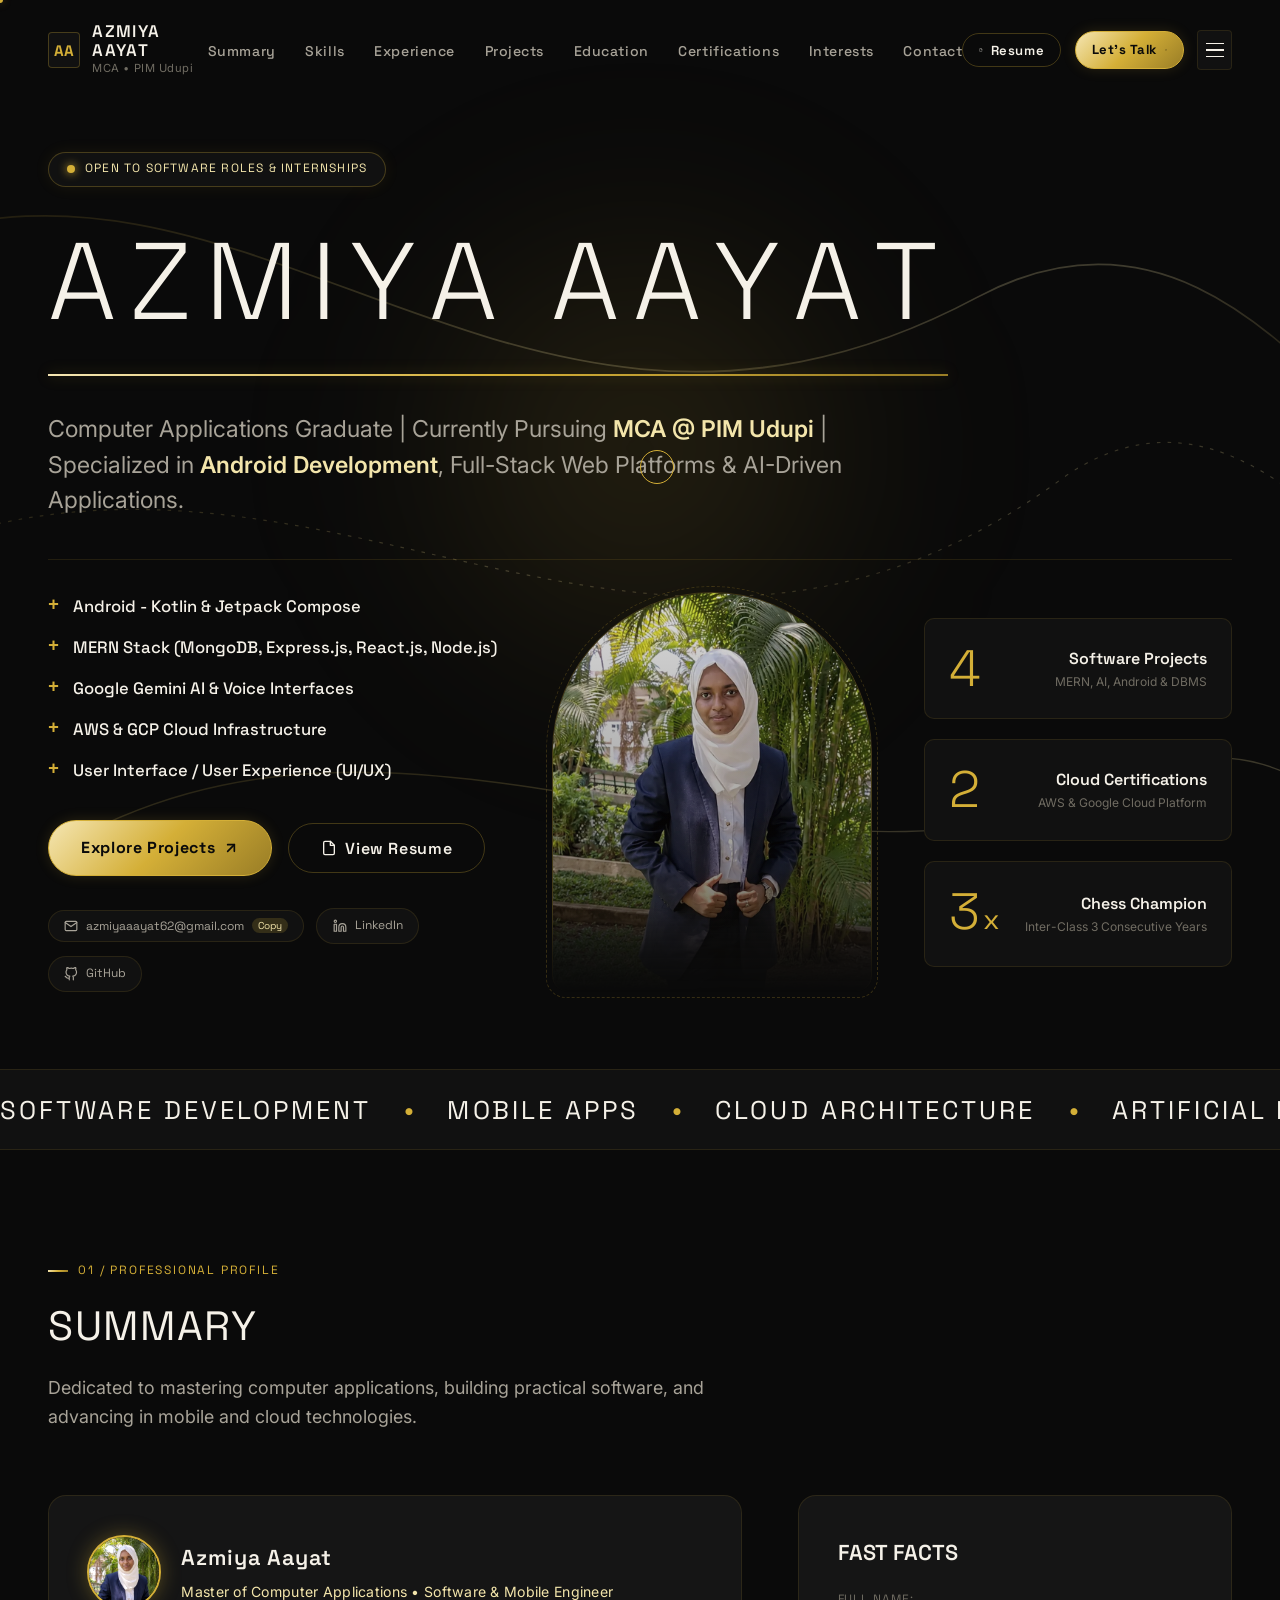
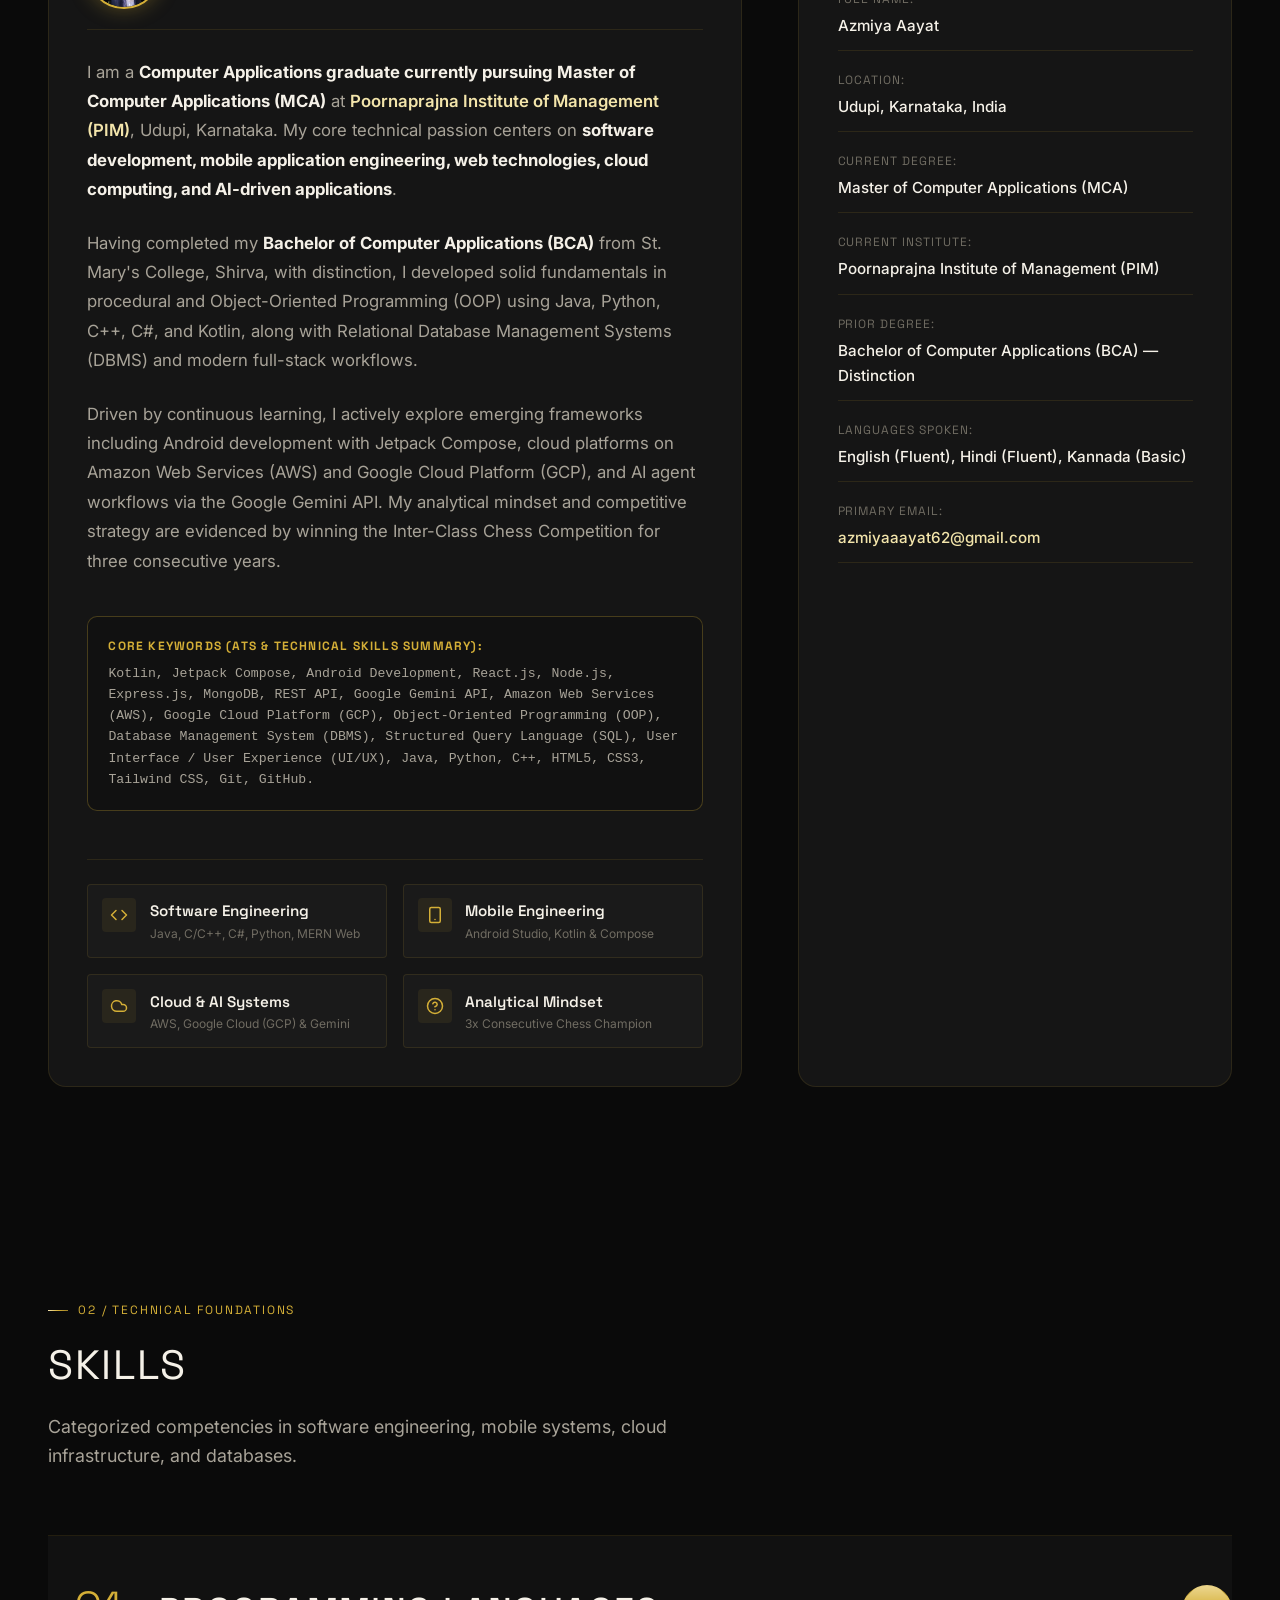
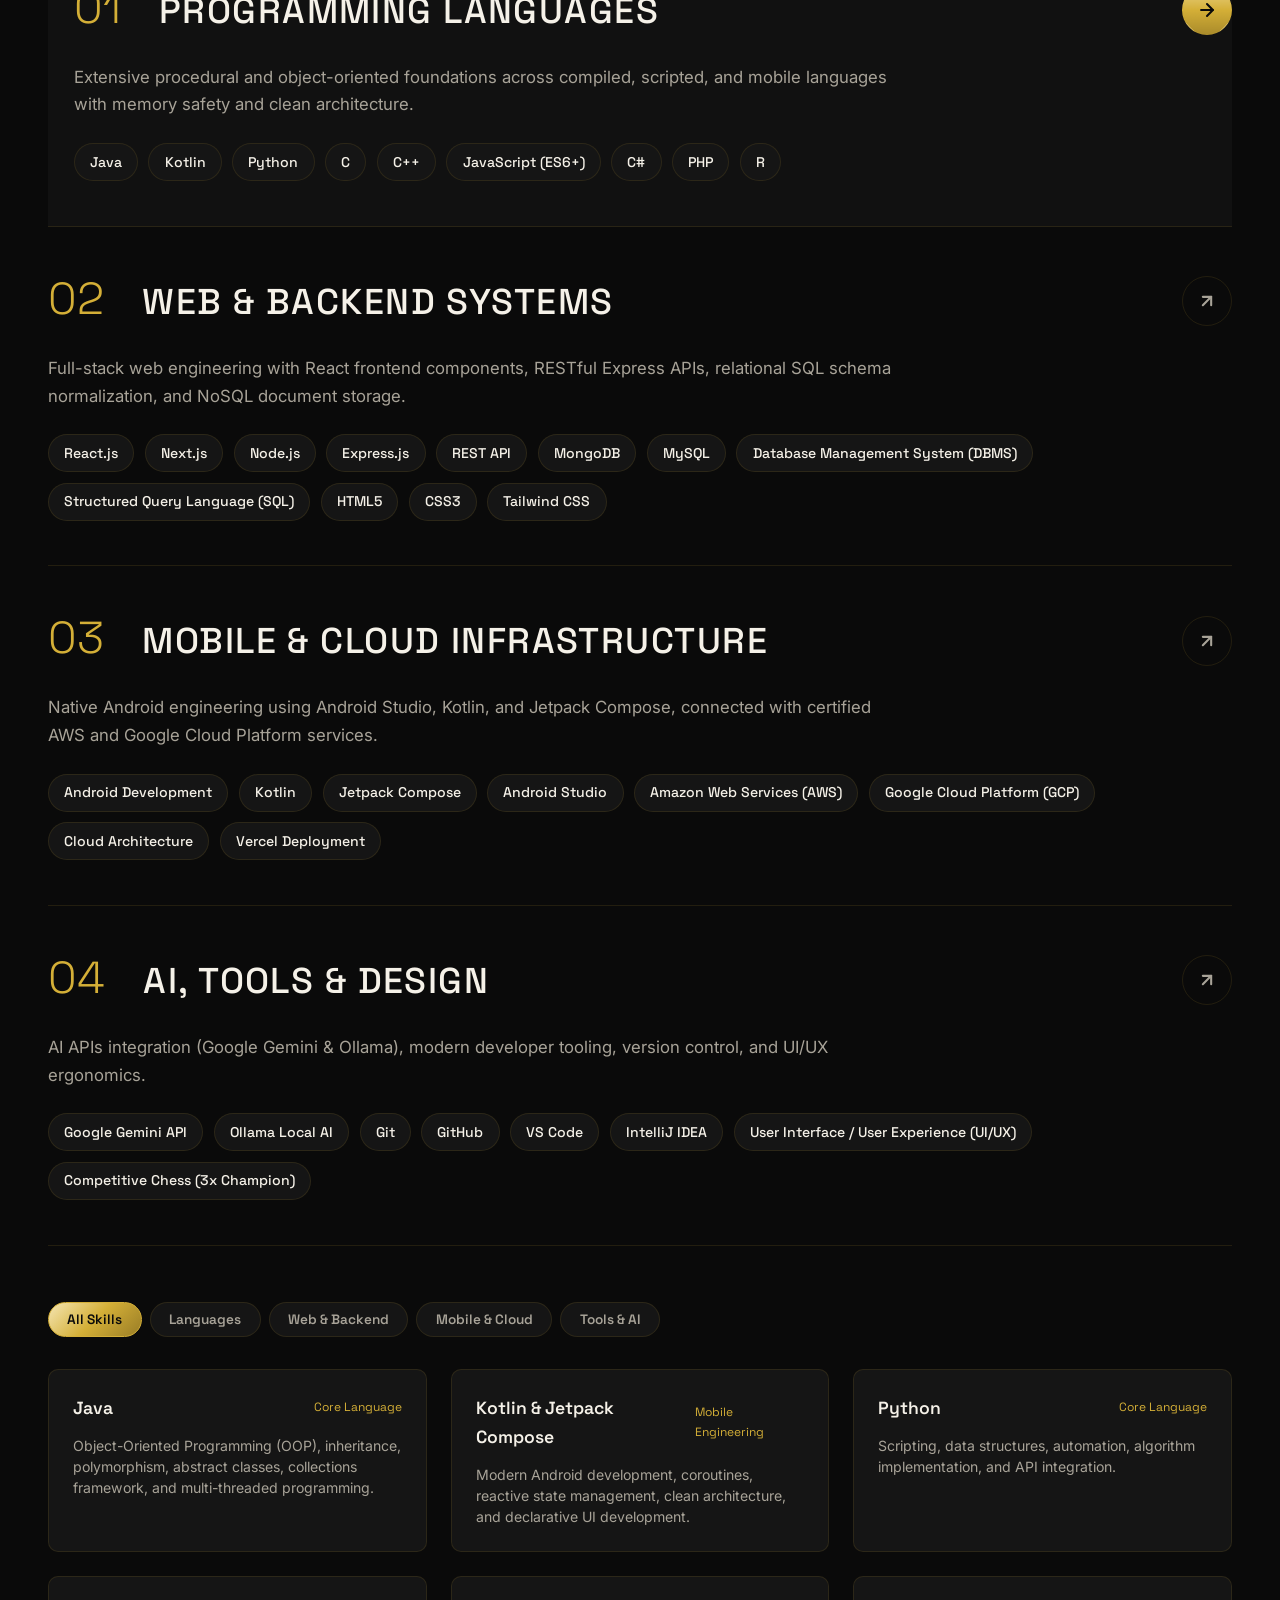
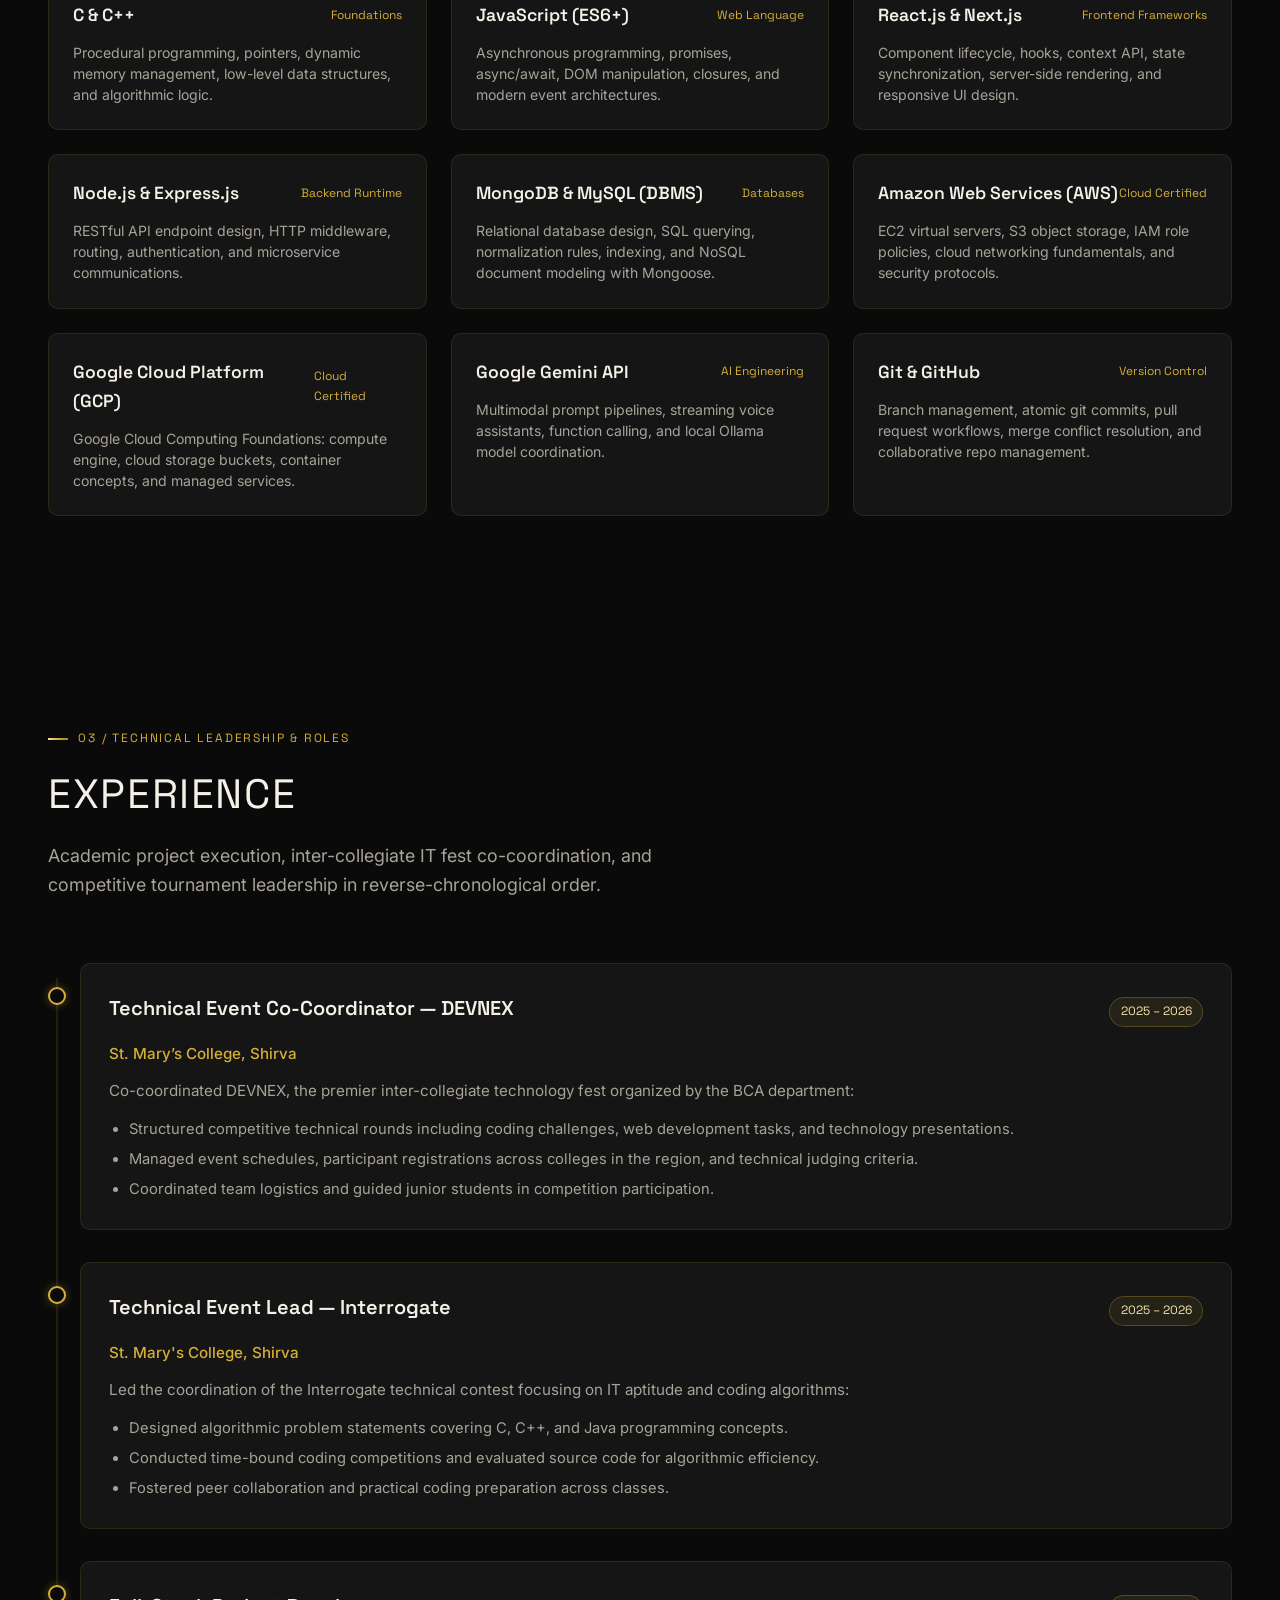
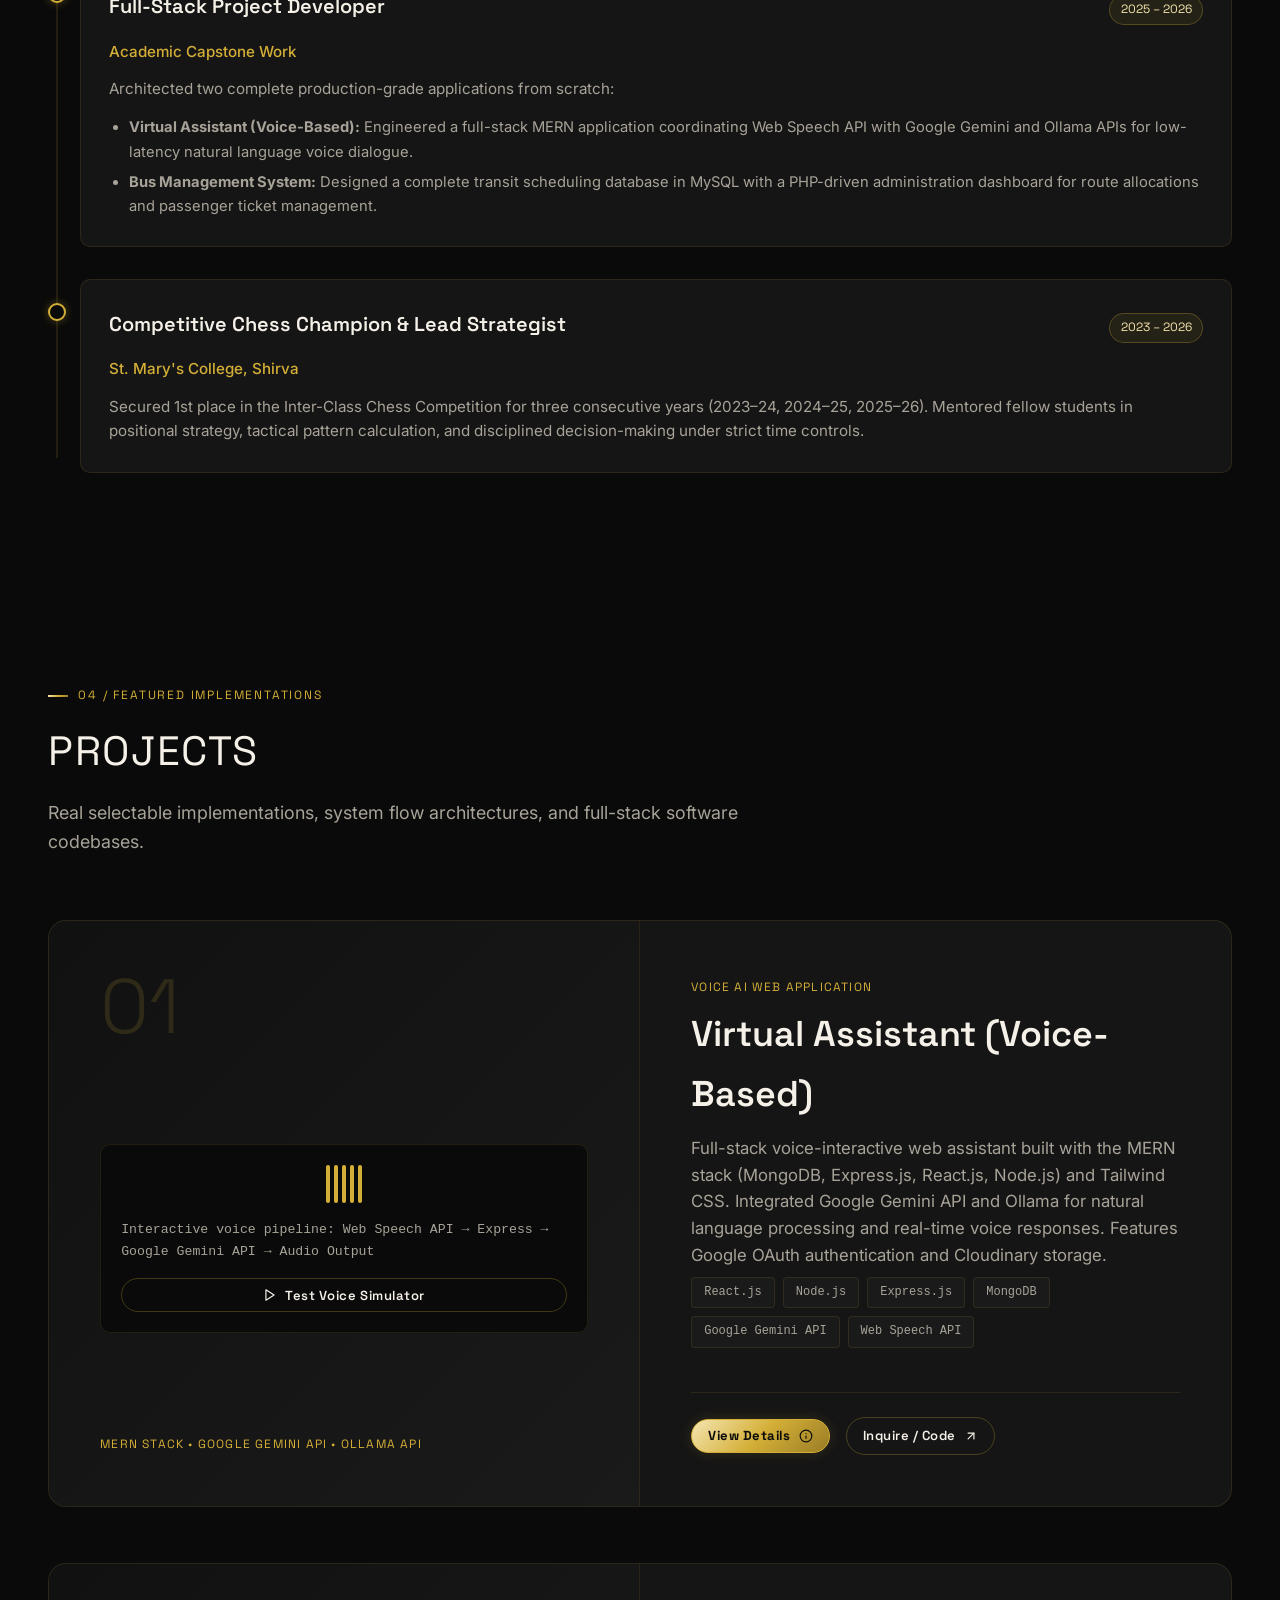
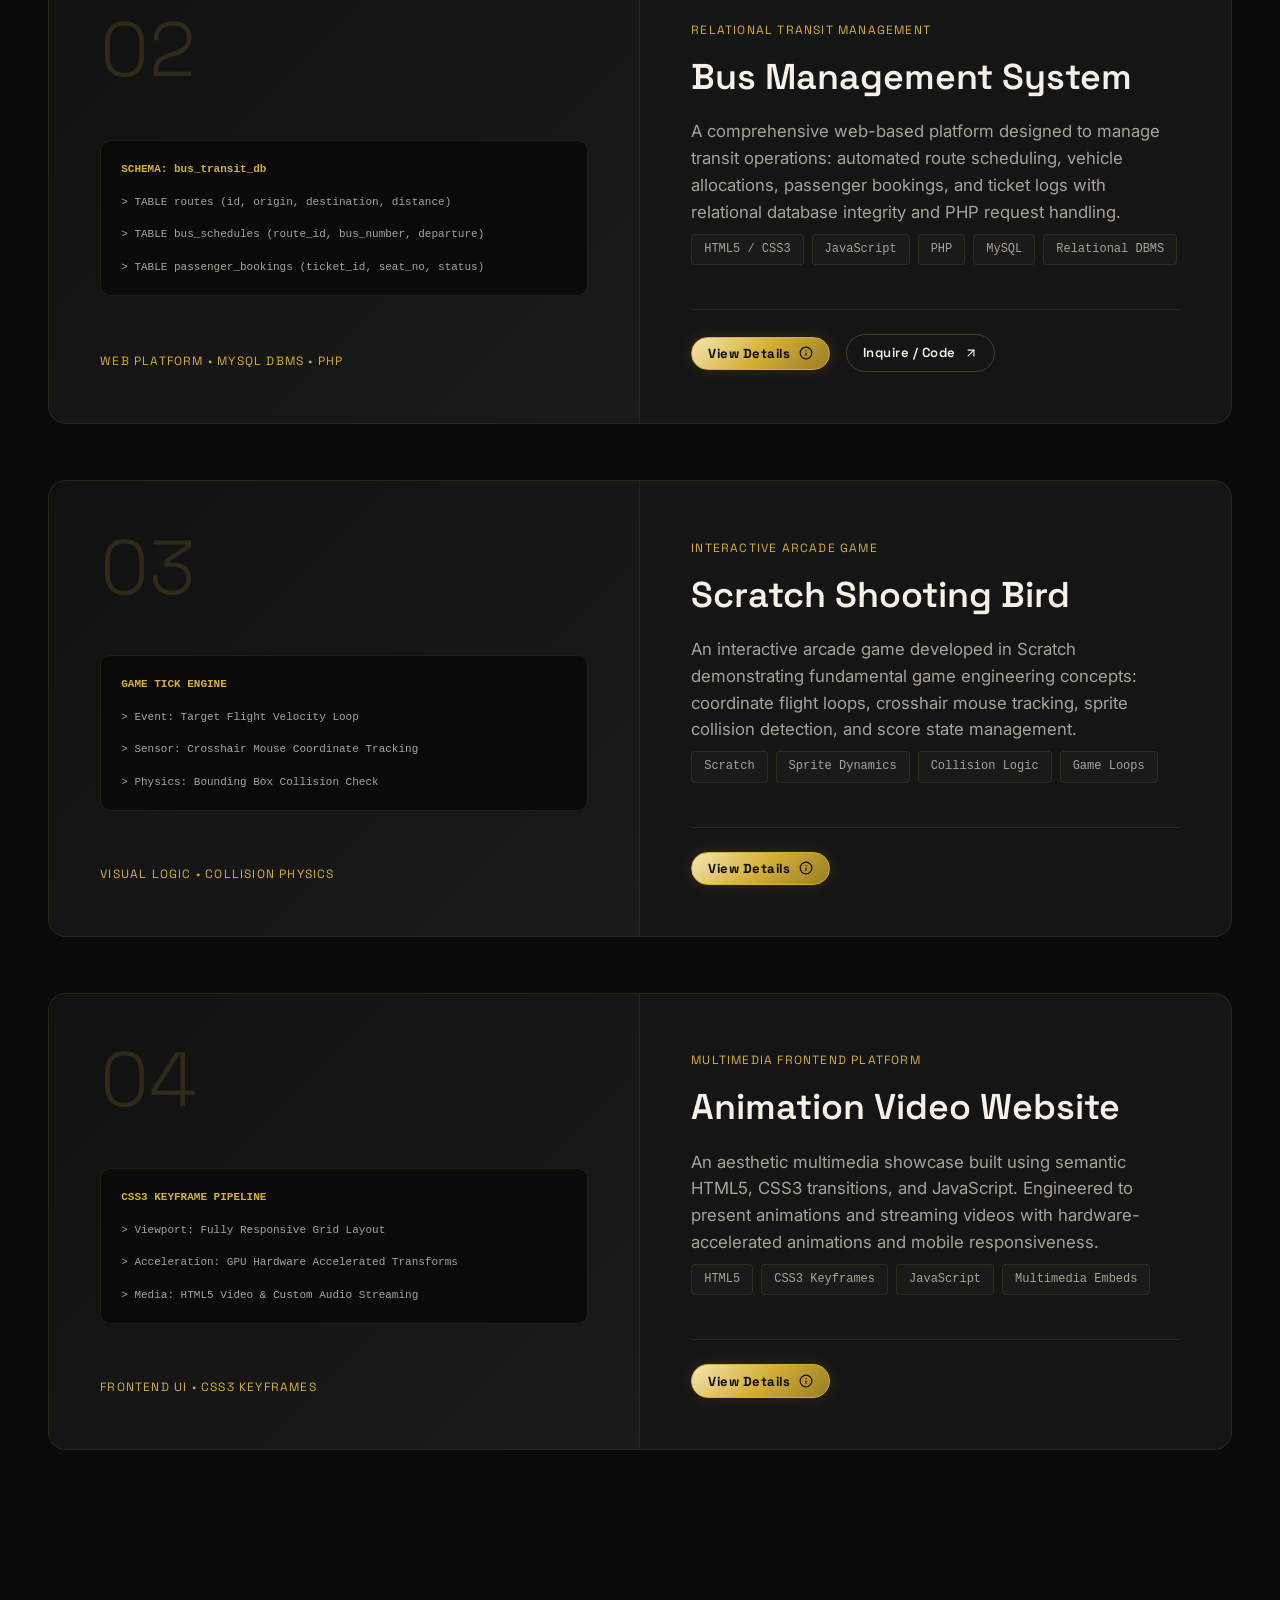
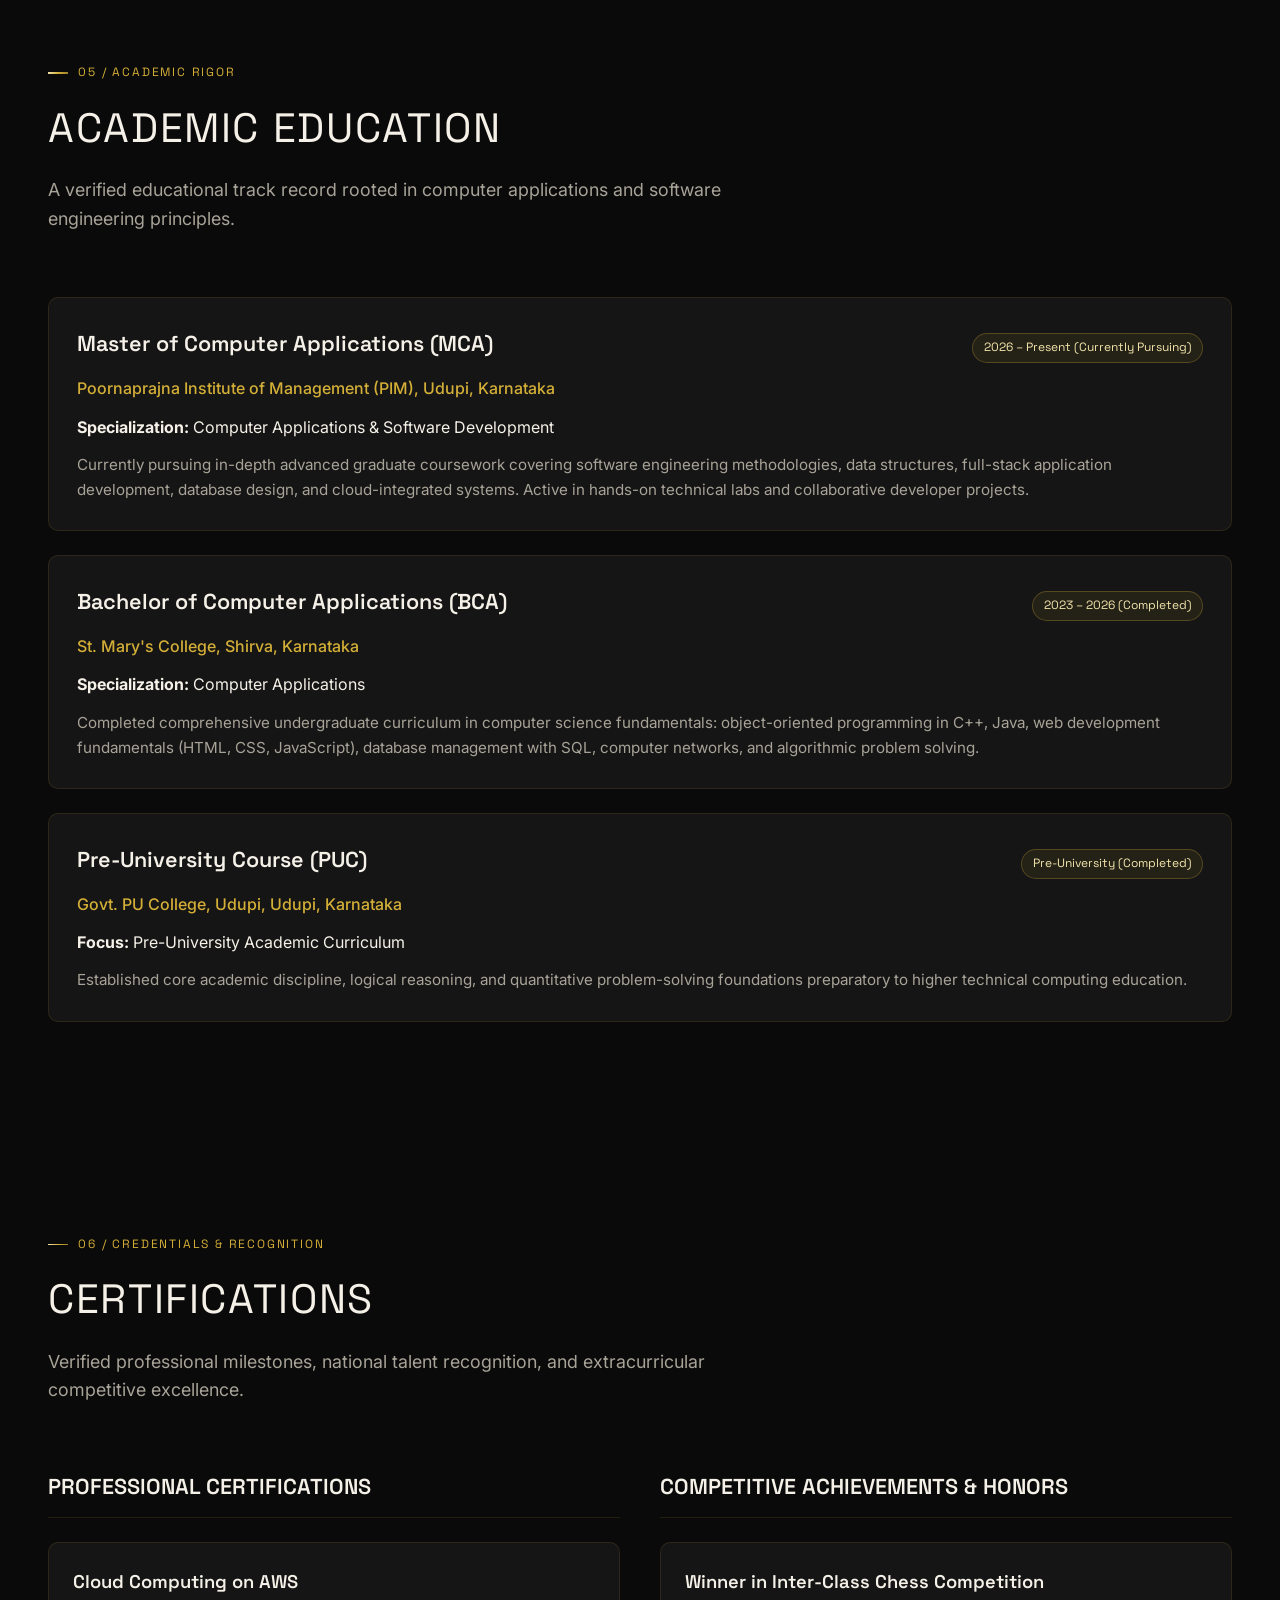
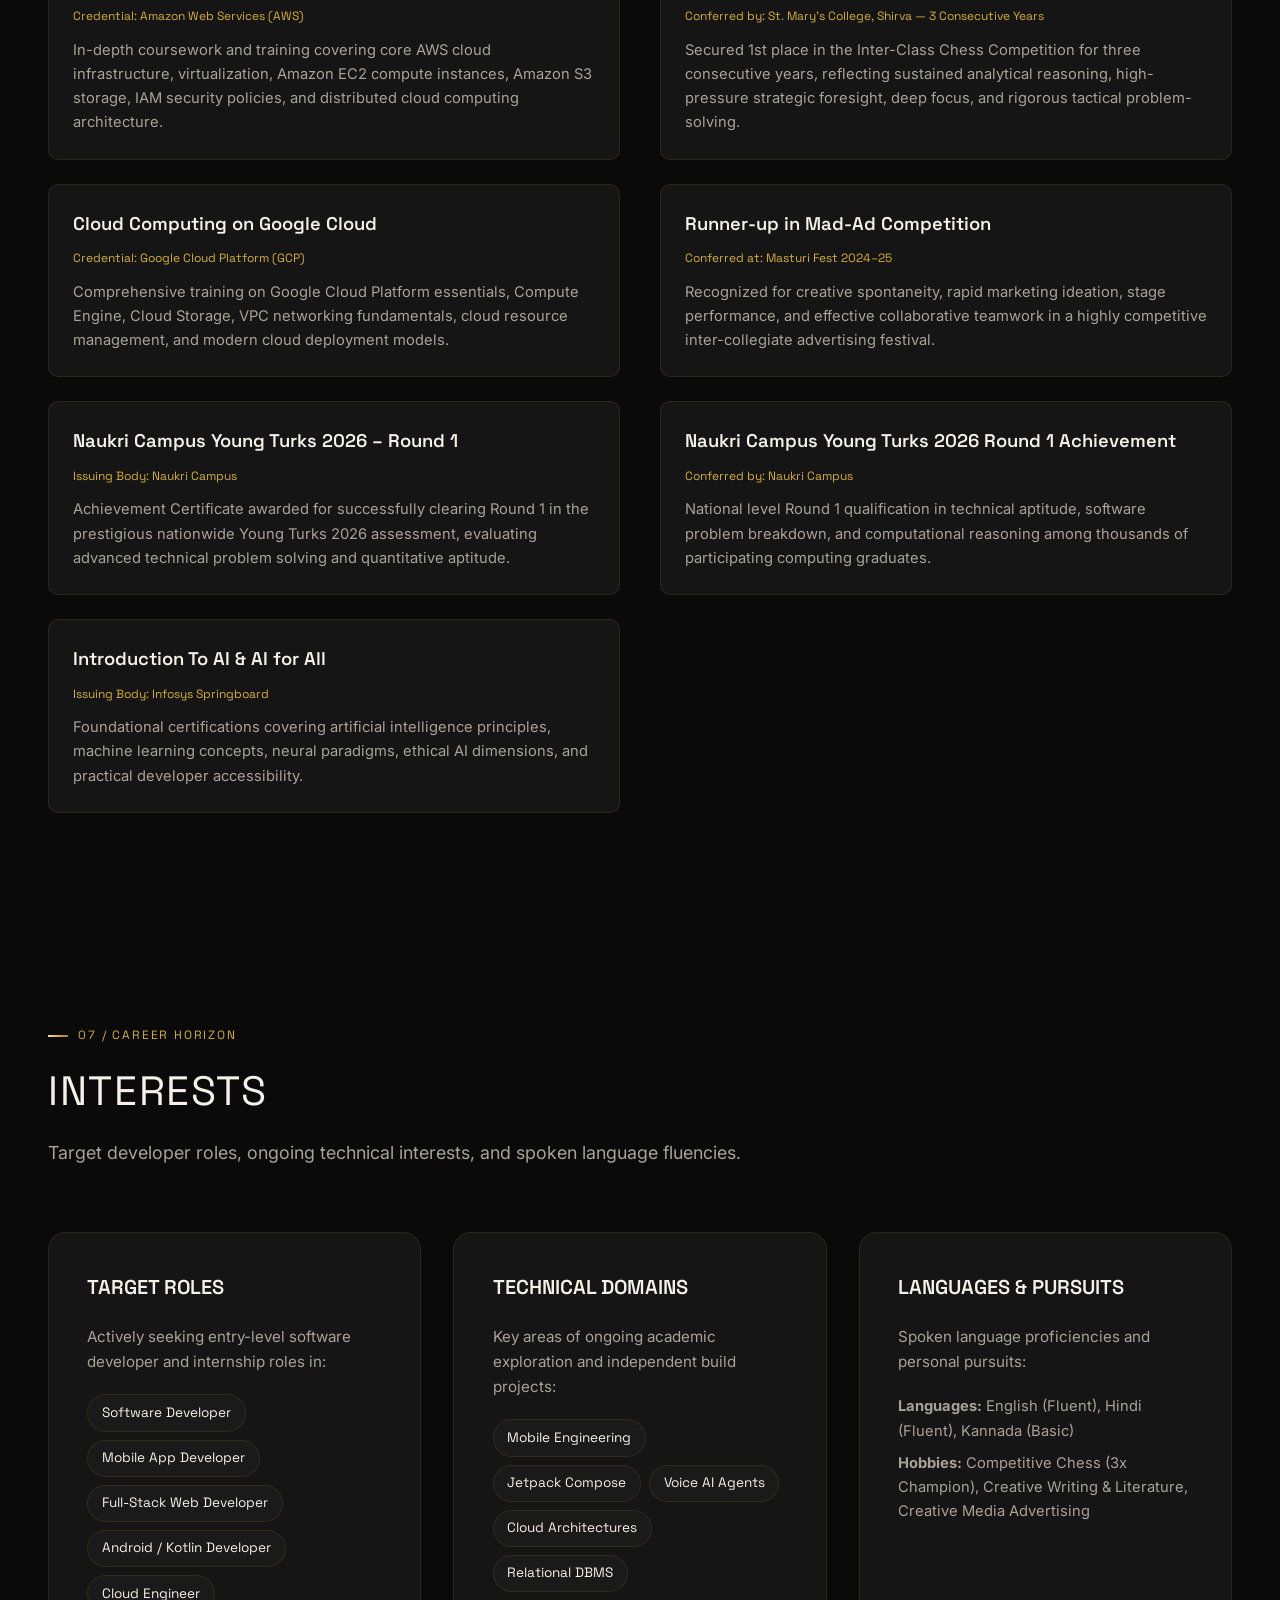
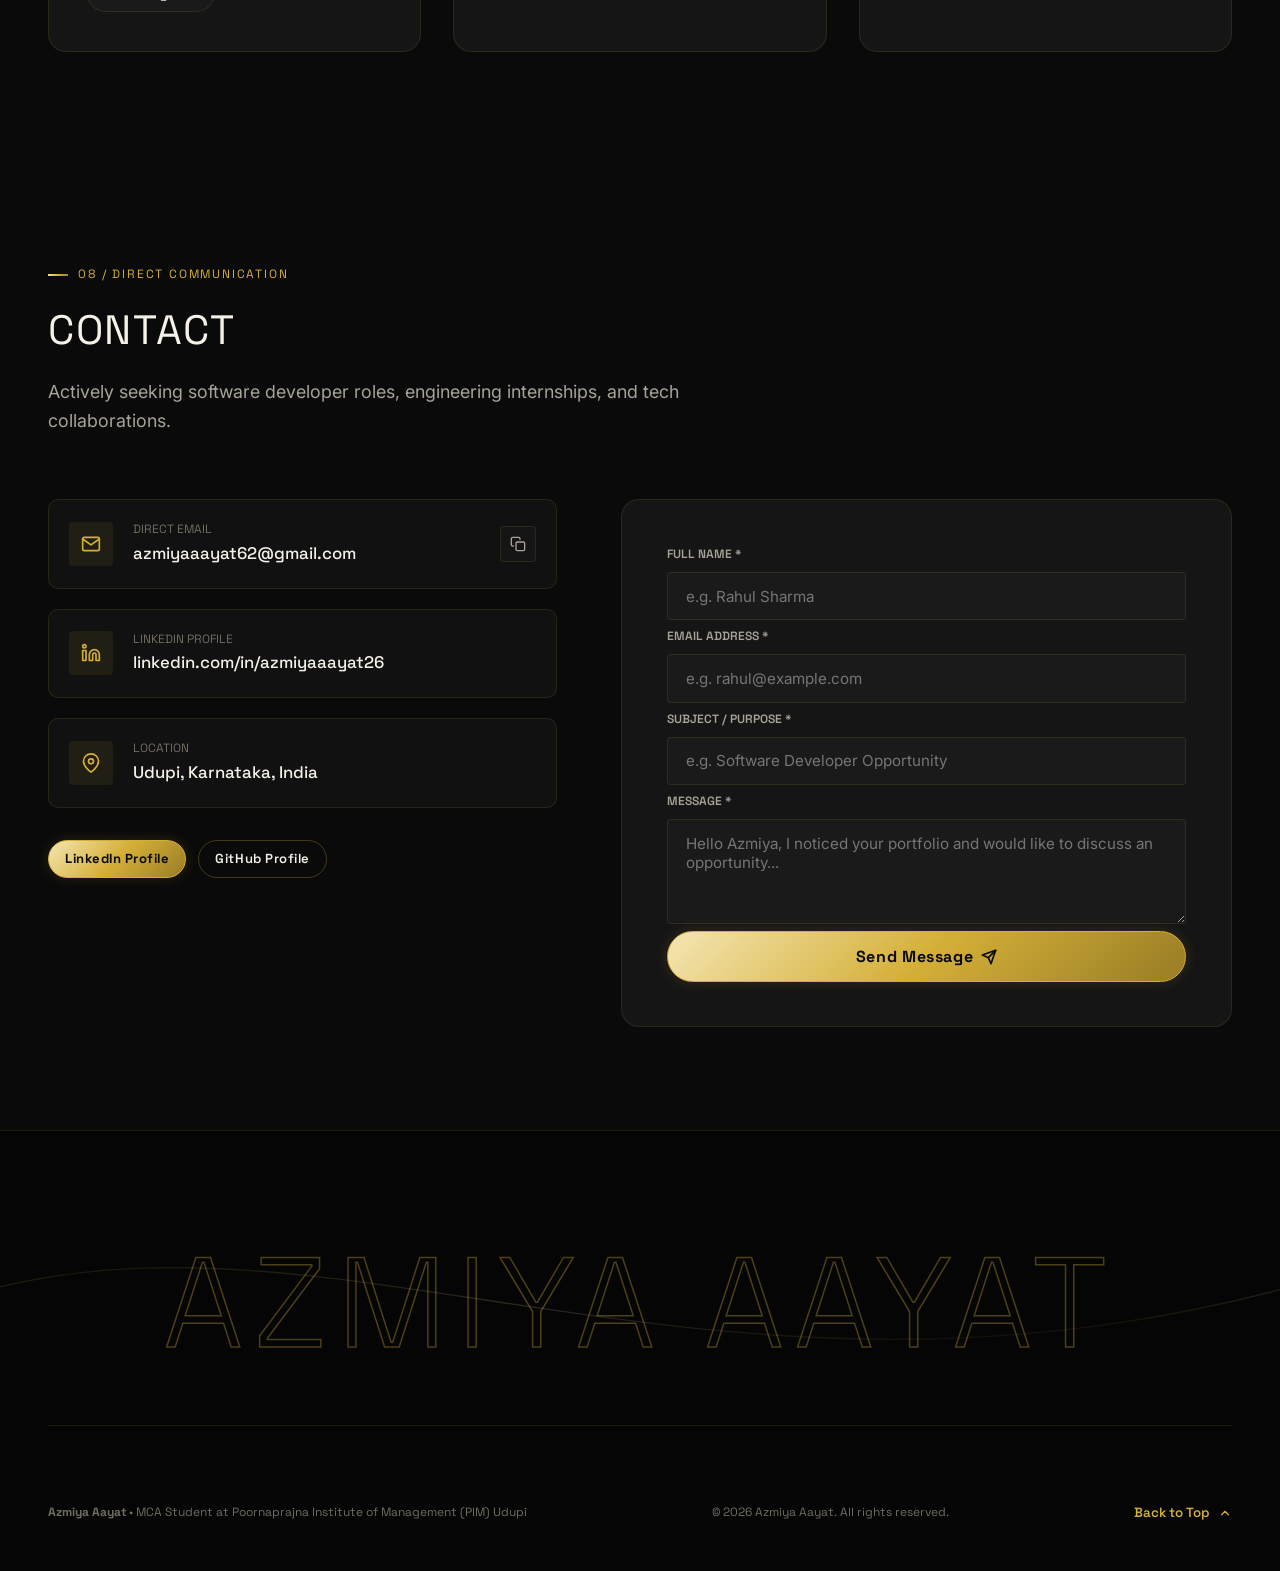
==== commit 583ae854: "Add half-body arch portrait in hero with vanilla animations and circular avatars in summary and menu" ====
--- a/index.html
+++ b/index.html
@@ -217,13 +217,23 @@
 
       <!-- Right: Name, Bio & Social Channels -->
       <div class="menu-info-column">
-        <div>
-          <h2 class="menu-info-title">Azmiya Aayat</h2>
-          <p class="menu-info-bio">
-            Computer Applications graduate currently pursuing MCA at Poornaprajna Institute of Management (PIM), Udupi.
-            Building mobile apps, web systems, and AI-driven applications with analytical rigor.
-          </p>
-        </div>
+        <div class="menu-profile-header">
+          <div class="menu-avatar-ring">
+            <picture>
+              <source srcset="assets/images/azmiya-avatar.webp" type="image/webp">
+              <img src="assets/images/azmiya-avatar.png" alt="Azmiya Aayat, MCA student and mobile and web developer"
+                class="menu-avatar-img" width="400" height="400" loading="lazy">
+            </picture>
+          </div>
+          <div>
+            <h2 class="menu-info-title">Azmiya Aayat</h2>
+            <p class="menu-info-tagline">MCA Candidate &bull; Software Engineer</p>
+          </div>
+        </div>
+        <p class="menu-info-bio">
+          Computer Applications graduate currently pursuing MCA at Poornaprajna Institute of Management (PIM), Udupi.
+          Building mobile apps, web systems, and AI-driven applications with analytical rigor.
+        </p>
 
         <div class="menu-social-links">
           <a href="https://www.linkedin.com/in/azmiyaaayat26" target="_blank" rel="noopener noreferrer"
@@ -309,7 +319,7 @@
         <!-- Hero Content Grid -->
         <div class="hero-grid">
           <!-- Left: Focus Items, CTAs, Socials -->
-          <div>
+          <div class="hero-main-col">
             <!-- Vertical List of Focus Items with '+' Icons -->
             <div class="hero-focus-list">
               <div class="focus-item">
@@ -389,6 +399,22 @@
             </div>
           </div>
 
+          <!-- Hero Portrait: Arch-Shaped Frame (Right on Desktop, Below Name on Mobile) -->
+          <div class="hero-portrait-col" id="hero-portrait-col">
+            <div class="hero-portrait-container" id="hero-portrait-container">
+              <div class="hero-portrait-frame" id="hero-portrait-frame">
+                <picture>
+                  <source srcset="assets/images/azmiya-half.webp" type="image/webp">
+                  <img src="assets/images/azmiya-half.png" alt="Azmiya Aayat, MCA student and mobile and web developer"
+                    class="hero-portrait-img" width="900" height="1100" loading="eager" fetchpriority="high">
+                </picture>
+                <div class="hero-portrait-overlay" aria-hidden="true"></div>
+                <div class="hero-portrait-gold-tint" aria-hidden="true"></div>
+              </div>
+              <div class="hero-portrait-border" aria-hidden="true"></div>
+            </div>
+          </div>
+
           <!-- Right: 3 Stat Blocks (vanilla JS count-up) -->
           <div class="hero-stats-wrap">
             <!-- Stat 1: 4 Projects -->
@@ -485,6 +511,21 @@
         <div class="summary-grid">
           <!-- Main Story Card -->
           <div class="card summary-main-card reveal-fade">
+            <!-- Author Profile Intro with Circular Gold Ring Avatar -->
+            <div class="summary-author-banner">
+              <div class="summary-avatar-ring">
+                <picture>
+                  <source srcset="assets/images/azmiya-avatar.webp" type="image/webp">
+                  <img src="assets/images/azmiya-avatar.png" alt="Azmiya Aayat, MCA student and mobile and web developer"
+                    class="summary-avatar-img" width="400" height="400" loading="lazy">
+                </picture>
+              </div>
+              <div class="summary-author-text">
+                <h3 class="summary-author-name">Azmiya Aayat</h3>
+                <span class="summary-author-role">Master of Computer Applications &bull; Software &amp; Mobile Engineer</span>
+              </div>
+            </div>
+
             <p class="summary-paragraph">
               I am a <strong>Computer Applications graduate currently pursuing Master of Computer Applications
                 (MCA)</strong> at
--- a/css/style.css
+++ b/css/style.css
@@ -643,14 +643,48 @@
   }
 }
 
+.menu-profile-header {
+  display: flex;
+  align-items: center;
+  gap: 1.25rem;
+  margin-bottom: 0.75rem;
+}
+
+.menu-avatar-ring {
+  width: 60px;
+  height: 60px;
+  border-radius: 50%;
+  overflow: hidden;
+  border: 2px solid var(--gold-primary);
+  box-shadow: 0 0 16px var(--gold-glow);
+  flex-shrink: 0;
+  background-color: var(--bg-surface);
+}
+
+.menu-avatar-img {
+  width: 100%;
+  height: 100%;
+  object-fit: cover;
+  object-position: center 25%;
+  filter: saturate(0.85) contrast(1.05);
+}
+
 .menu-info-title {
   font-family: var(--font-display);
-  font-size: 1.5rem;
+  font-size: 1.45rem;
   font-weight: 600;
   letter-spacing: 0.05em;
   text-transform: uppercase;
   color: var(--text-primary);
-  margin-bottom: 0.5rem;
+  margin-bottom: 0.15rem;
+}
+
+.menu-info-tagline {
+  font-family: var(--font-display);
+  font-size: var(--text-xs);
+  color: var(--gold-primary);
+  letter-spacing: 0.08em;
+  text-transform: uppercase;
 }
 
 .menu-info-bio {
@@ -833,21 +867,132 @@
   font-weight: 600;
 }
 
-/* Hero Content Grid (Left Focus & CTAs, Right Stats) */
+/* Hero Content Grid (Left Focus & CTAs, Center Portrait, Right Stats) */
 .hero-grid {
   display: grid;
   grid-template-columns: 1fr;
   gap: 2.5rem;
   padding-top: 2rem;
   border-top: 1px solid var(--border-subtle);
-}
-
-@media (min-width: 960px) {
+  align-items: center;
+}
+
+@media (min-width: 768px) and (max-width: 1023px) {
   .hero-grid {
-    grid-template-columns: 1.4fr 1fr;
-    gap: 4rem;
-    align-items: flex-start;
-  }
+    grid-template-columns: 1.15fr 0.85fr;
+    gap: 2.5rem;
+  }
+  .hero-stats-wrap {
+    grid-column: 1 / -1;
+    display: grid;
+    grid-template-columns: repeat(3, 1fr);
+    gap: 1.25rem;
+  }
+}
+
+@media (min-width: 1024px) {
+  .hero-grid {
+    grid-template-columns: 1.25fr 0.9fr 0.85fr;
+    gap: 3rem;
+    align-items: center;
+  }
+}
+
+/* Mobile: Portrait placed below name, before focus list */
+@media (max-width: 767px) {
+  .hero-portrait-col {
+    order: -1;
+    margin: 0.5rem auto 1.5rem;
+    max-width: 280px;
+    width: 100%;
+  }
+}
+
+/* Hero Portrait Arch-Shaped Frame (Right on Desktop, Below Name on Mobile) */
+.hero-portrait-col {
+  display: flex;
+  justify-content: center;
+  align-items: center;
+  will-change: transform;
+}
+
+.hero-portrait-container {
+  position: relative;
+  width: 100%;
+  max-width: 320px;
+  perspective: 1000px;
+}
+
+.hero-portrait-frame {
+  position: relative;
+  width: 100%;
+  aspect-ratio: 4 / 5;
+  border-radius: 160px 160px 16px 16px;
+  overflow: hidden;
+  border: 1px solid var(--border-gold);
+  box-shadow: 0 0 35px var(--gold-glow), 0 20px 45px rgba(0, 0, 0, 0.75);
+  background-color: #0d0d0d;
+  
+  /* Fade the bottom edge into black background */
+  -webkit-mask-image: linear-gradient(to bottom, #000000 78%, rgba(0, 0, 0, 0.35) 90%, transparent 100%);
+  mask-image: linear-gradient(to bottom, #000000 78%, rgba(0, 0, 0, 0.35) 90%, transparent 100%);
+  
+  /* Clip-path reveal from bottom on page load */
+  clip-path: inset(100% 0% 0% 0%);
+  transition: clip-path 1.2s cubic-bezier(0.16, 1, 0.3, 1) 0.35s,
+              transform 0.3s cubic-bezier(0.16, 1, 0.3, 1),
+              box-shadow 0.3s ease;
+  transform-style: preserve-3d;
+  will-change: transform, clip-path;
+}
+
+.hero-portrait-frame.revealed {
+  clip-path: inset(0% 0% 0% 0%);
+}
+
+.hero-portrait-img {
+  width: 100%;
+  height: 100%;
+  object-fit: cover;
+  object-position: center 15%;
+  display: block;
+  filter: saturate(0.8) contrast(1.05);
+  transform: scale(1.02);
+  transition: transform 0.6s cubic-bezier(0.16, 1, 0.3, 1);
+}
+
+.hero-portrait-container:hover .hero-portrait-img {
+  transform: scale(1.06);
+}
+
+/* 40% Dark & Warm Gold Overlay (Navy Blazer & White Hijab natural) */
+.hero-portrait-overlay {
+  position: absolute;
+  inset: 0;
+  pointer-events: none;
+  background: linear-gradient(180deg, rgba(10, 10, 10, 0.15) 0%, rgba(10, 10, 10, 0.4) 65%, rgba(10, 10, 10, 0.85) 100%);
+}
+
+.hero-portrait-gold-tint {
+  position: absolute;
+  inset: 0;
+  pointer-events: none;
+  background: radial-gradient(circle at 50% 90%, rgba(212, 175, 55, 0.22) 0%, transparent 60%);
+  mix-blend-mode: soft-light;
+}
+
+/* Decorative Outer Aura Ring */
+.hero-portrait-border {
+  position: absolute;
+  inset: -6px;
+  border-radius: 166px 166px 20px 20px;
+  border: 1px dashed rgba(212, 175, 55, 0.22);
+  pointer-events: none;
+  transition: border-color var(--trans-fast);
+}
+
+.hero-portrait-container:hover .hero-portrait-border {
+  border-color: rgba(212, 175, 55, 0.45);
 }
 
 /* Vertical List of Focus Items with '+' */
@@ -1138,6 +1283,61 @@
   display: flex;
   flex-direction: column;
   gap: 1.5rem;
+}
+
+/* Summary Section Avatar Banner */
+.summary-author-banner {
+  display: flex;
+  align-items: center;
+  gap: 1.25rem;
+  padding-bottom: 1.25rem;
+  border-bottom: 1px solid var(--border-subtle);
+  margin-bottom: 0.25rem;
+}
+
+.summary-avatar-ring {
+  width: 74px;
+  height: 74px;
+  border-radius: 50%;
+  overflow: hidden;
+  border: 2px solid var(--gold-primary);
+  box-shadow: 0 0 20px var(--gold-glow);
+  flex-shrink: 0;
+  background-color: var(--bg-surface);
+}
+
+.summary-avatar-img {
+  width: 100%;
+  height: 100%;
+  object-fit: cover;
+  object-position: center 25%;
+  filter: saturate(0.85) contrast(1.05);
+  transition: transform var(--trans-medium);
+}
+
+.summary-avatar-ring:hover .summary-avatar-img {
+  transform: scale(1.08);
+}
+
+.summary-author-text {
+  display: flex;
+  flex-direction: column;
+  gap: 0.25rem;
+}
+
+.summary-author-name {
+  font-family: var(--font-display);
+  font-size: 1.35rem;
+  font-weight: 600;
+  color: var(--text-primary);
+  letter-spacing: 0.04em;
+  margin: 0;
+}
+
+.summary-author-role {
+  font-size: 0.88rem;
+  color: var(--gold-light);
+  letter-spacing: 0.02em;
 }
 
 .summary-paragraph {
@@ -2464,4 +2664,14 @@
     opacity: 1 !important;
     transform: none !important;
   }
-}
+
+  .hero-portrait-frame {
+    clip-path: inset(0% 0% 0% 0%) !important;
+    transform: none !important;
+    transition: none !important;
+  }
+
+  .hero-portrait-col {
+    transform: none !important;
+  }
+}
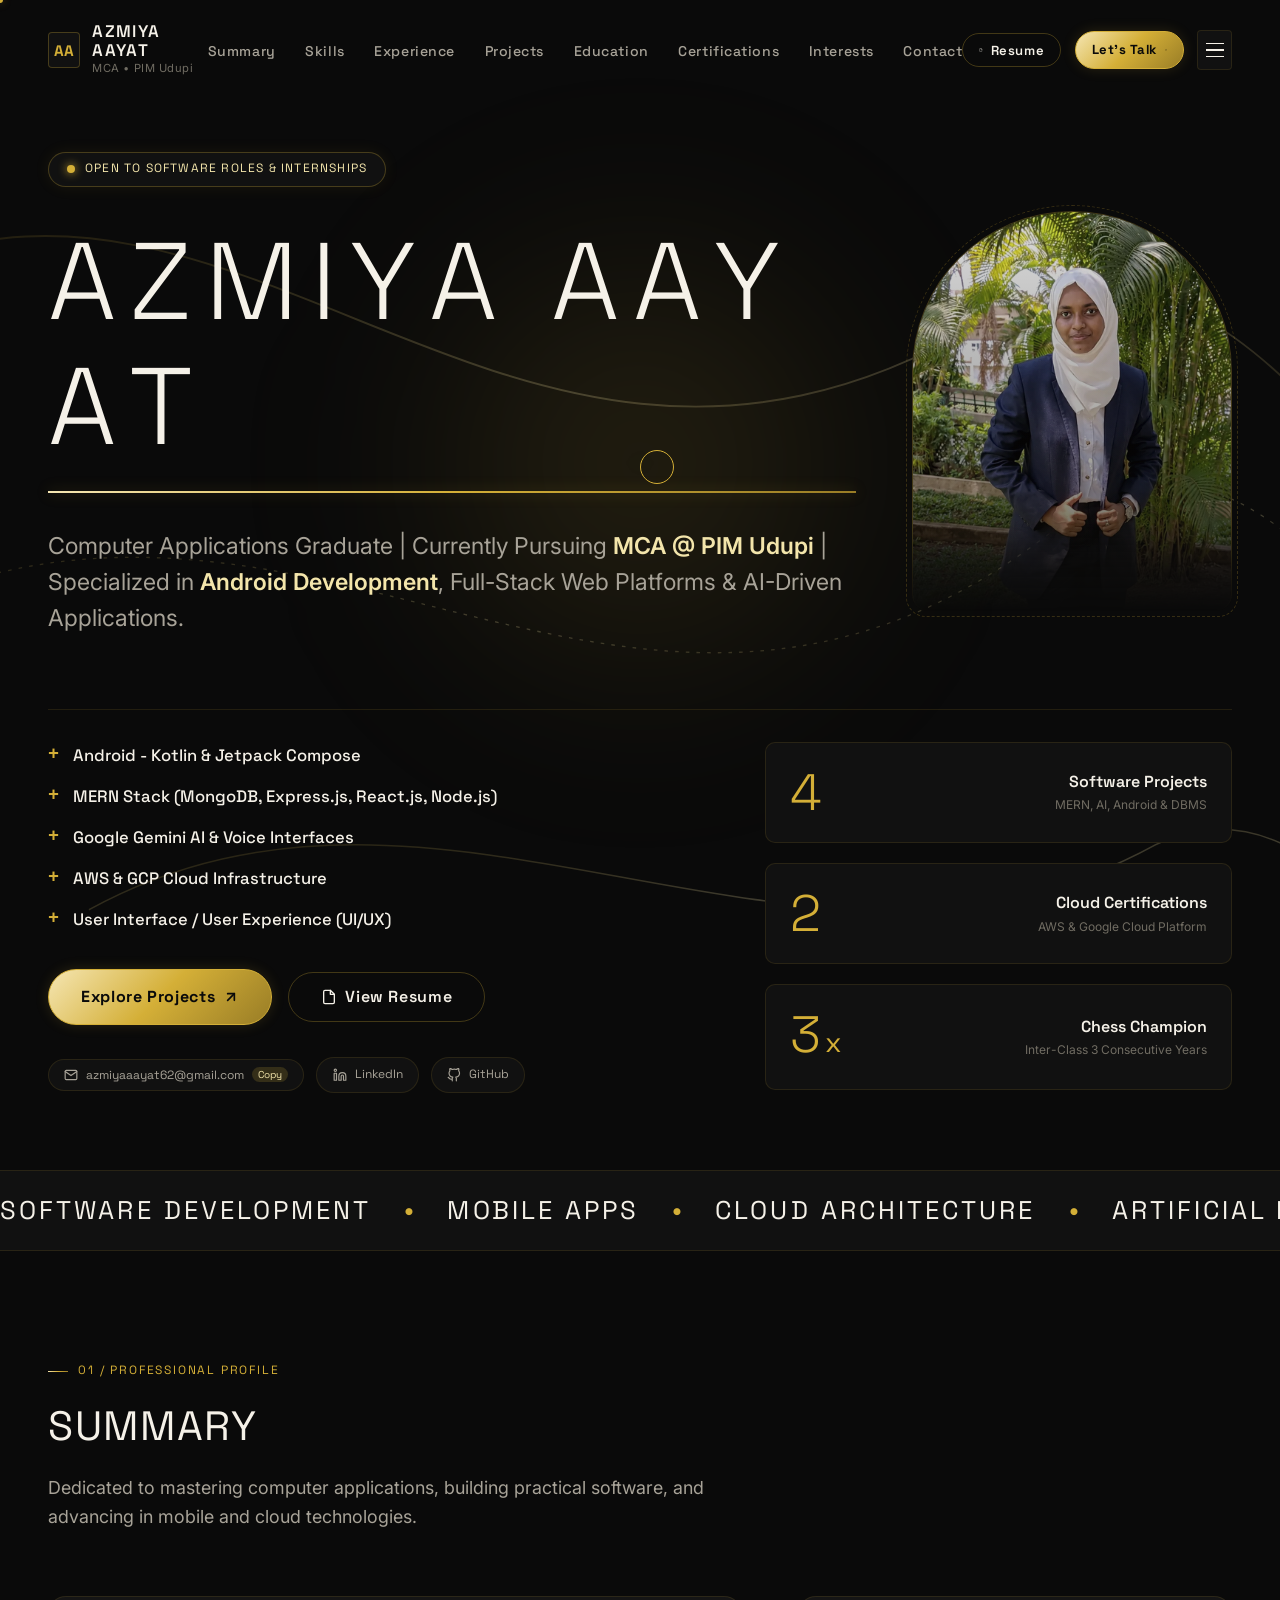
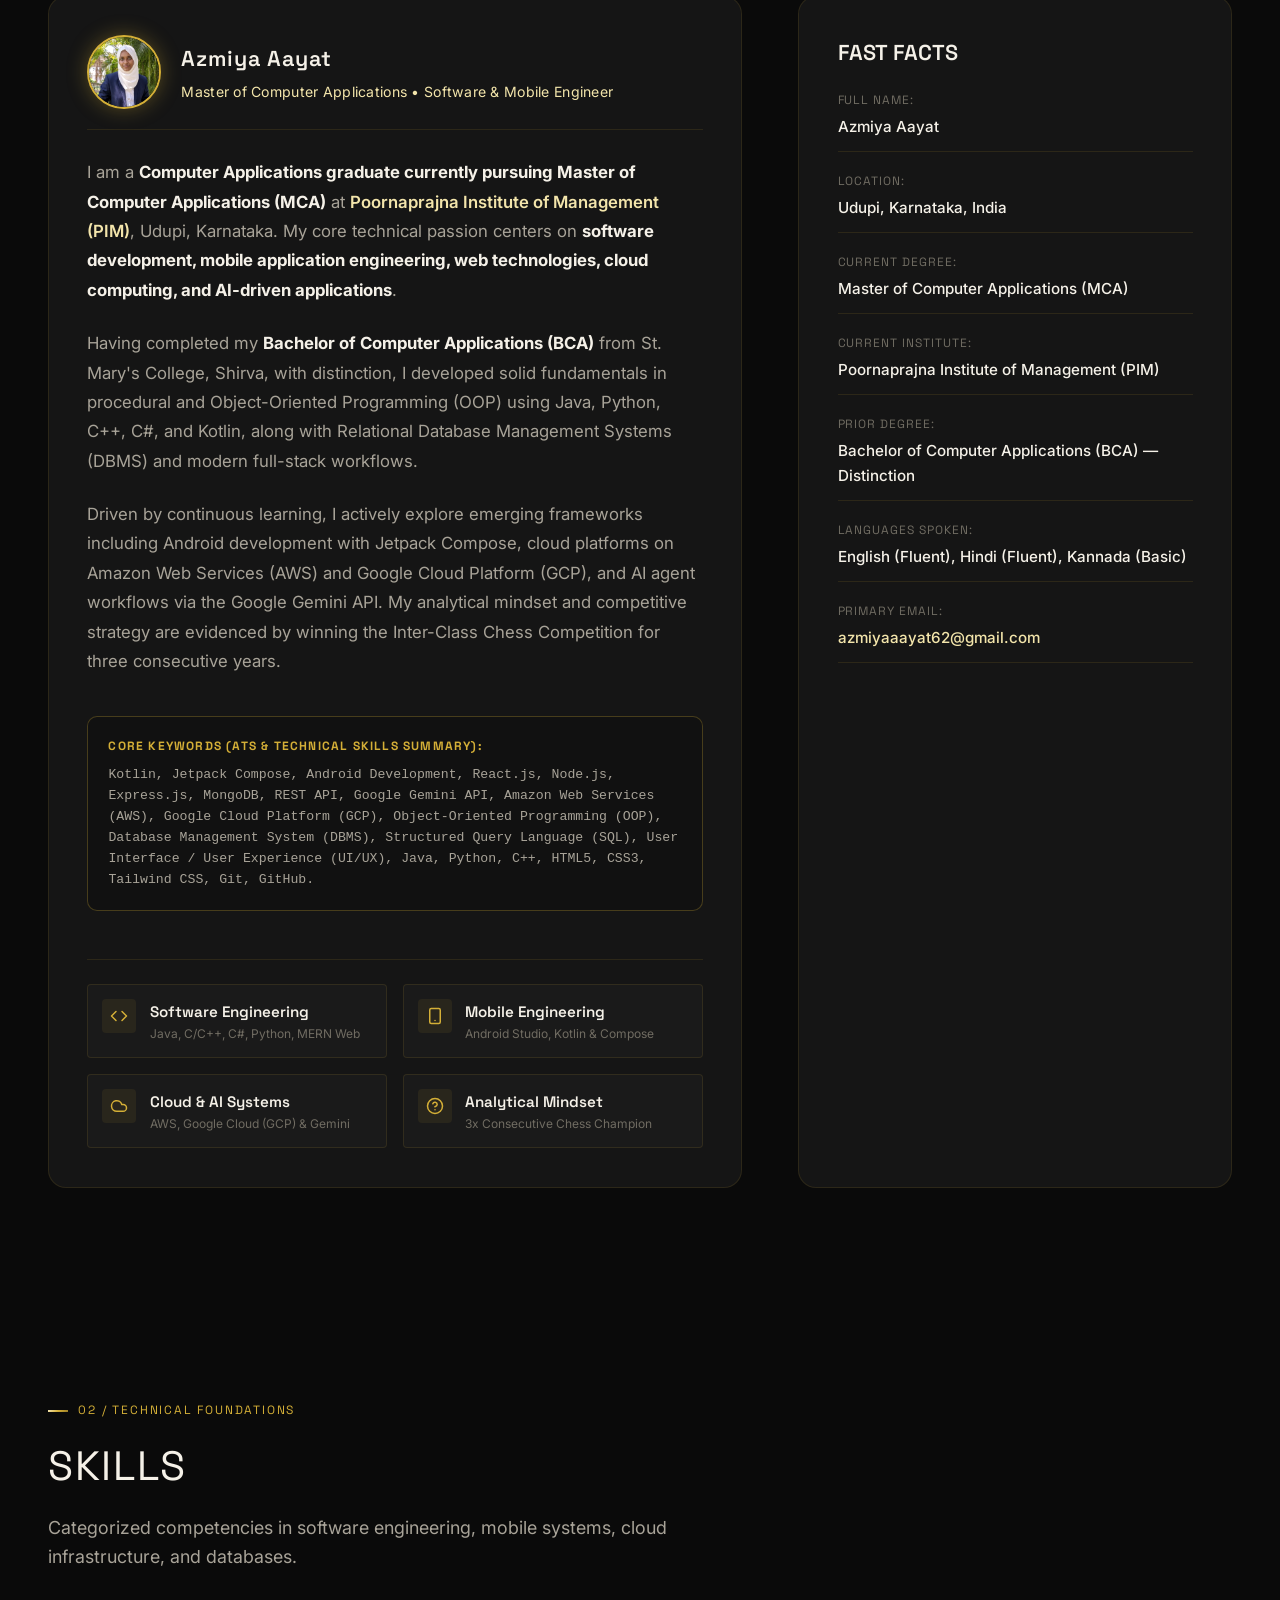
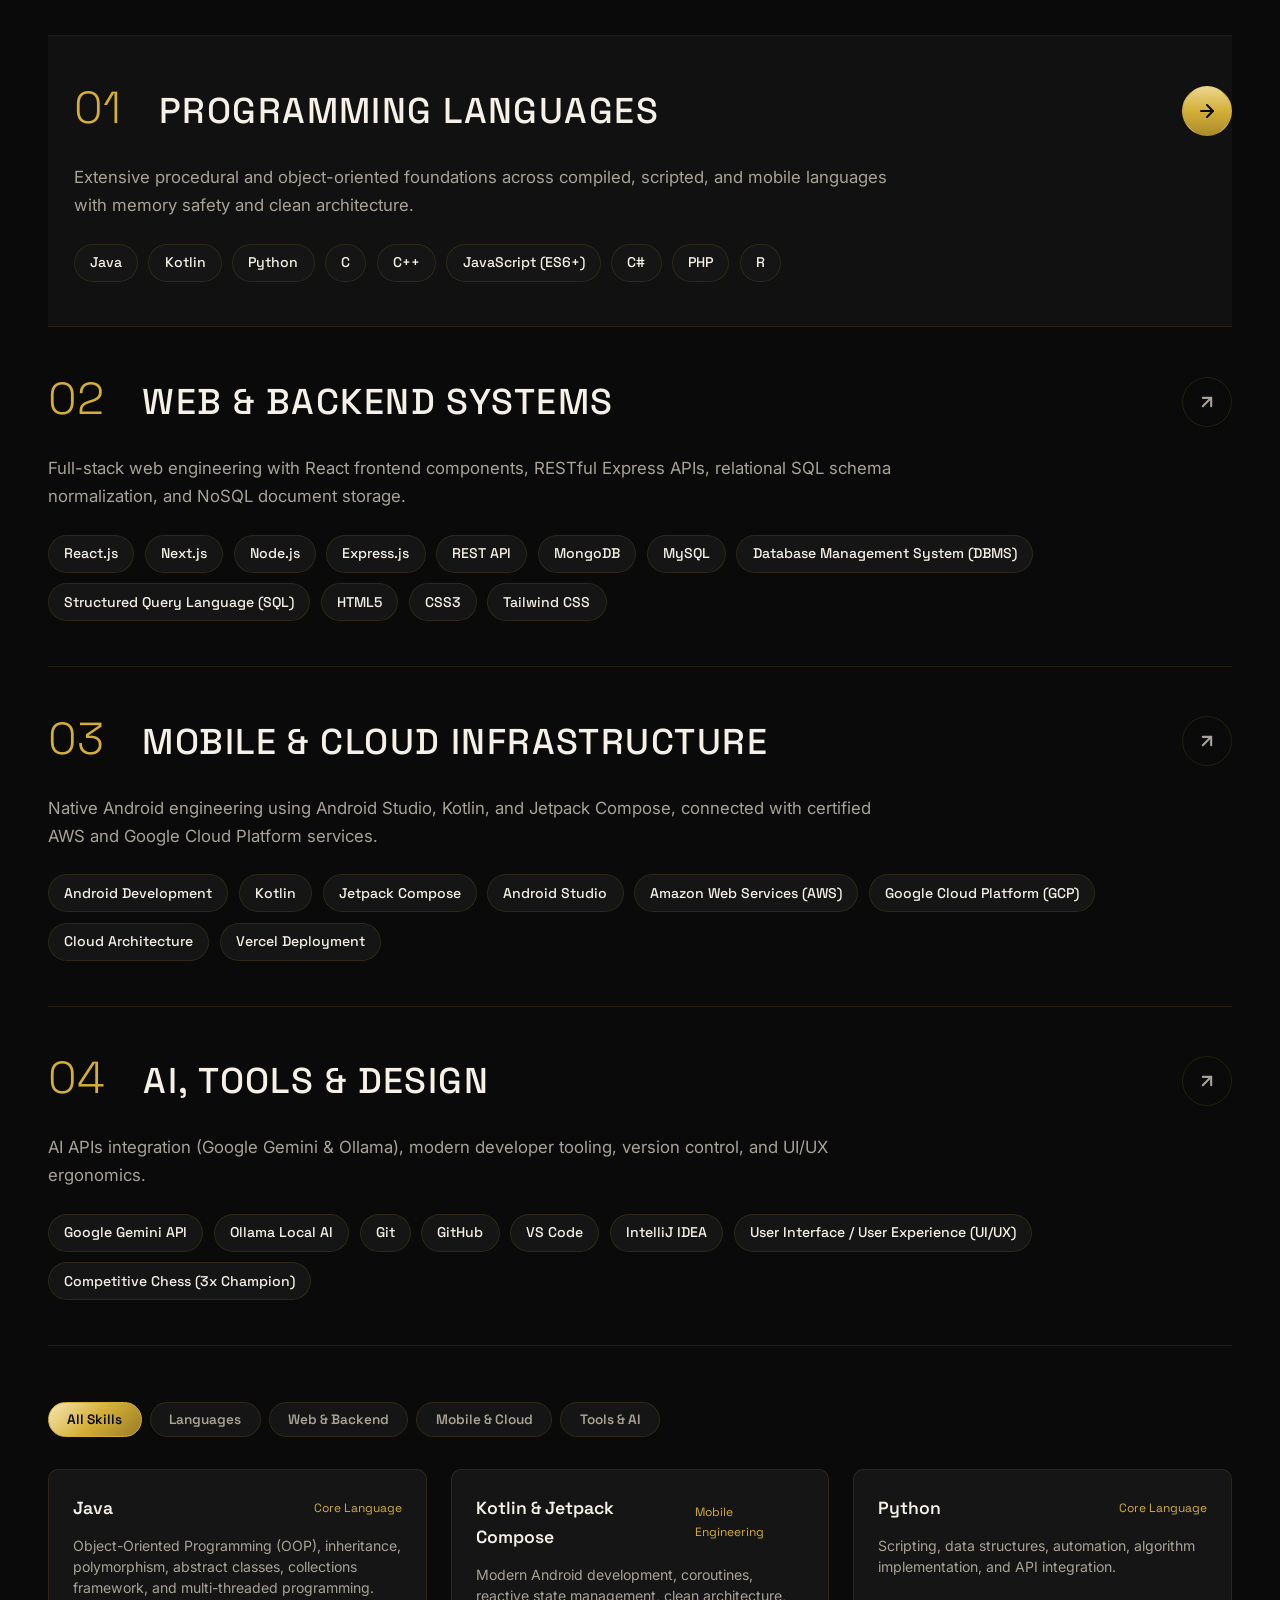
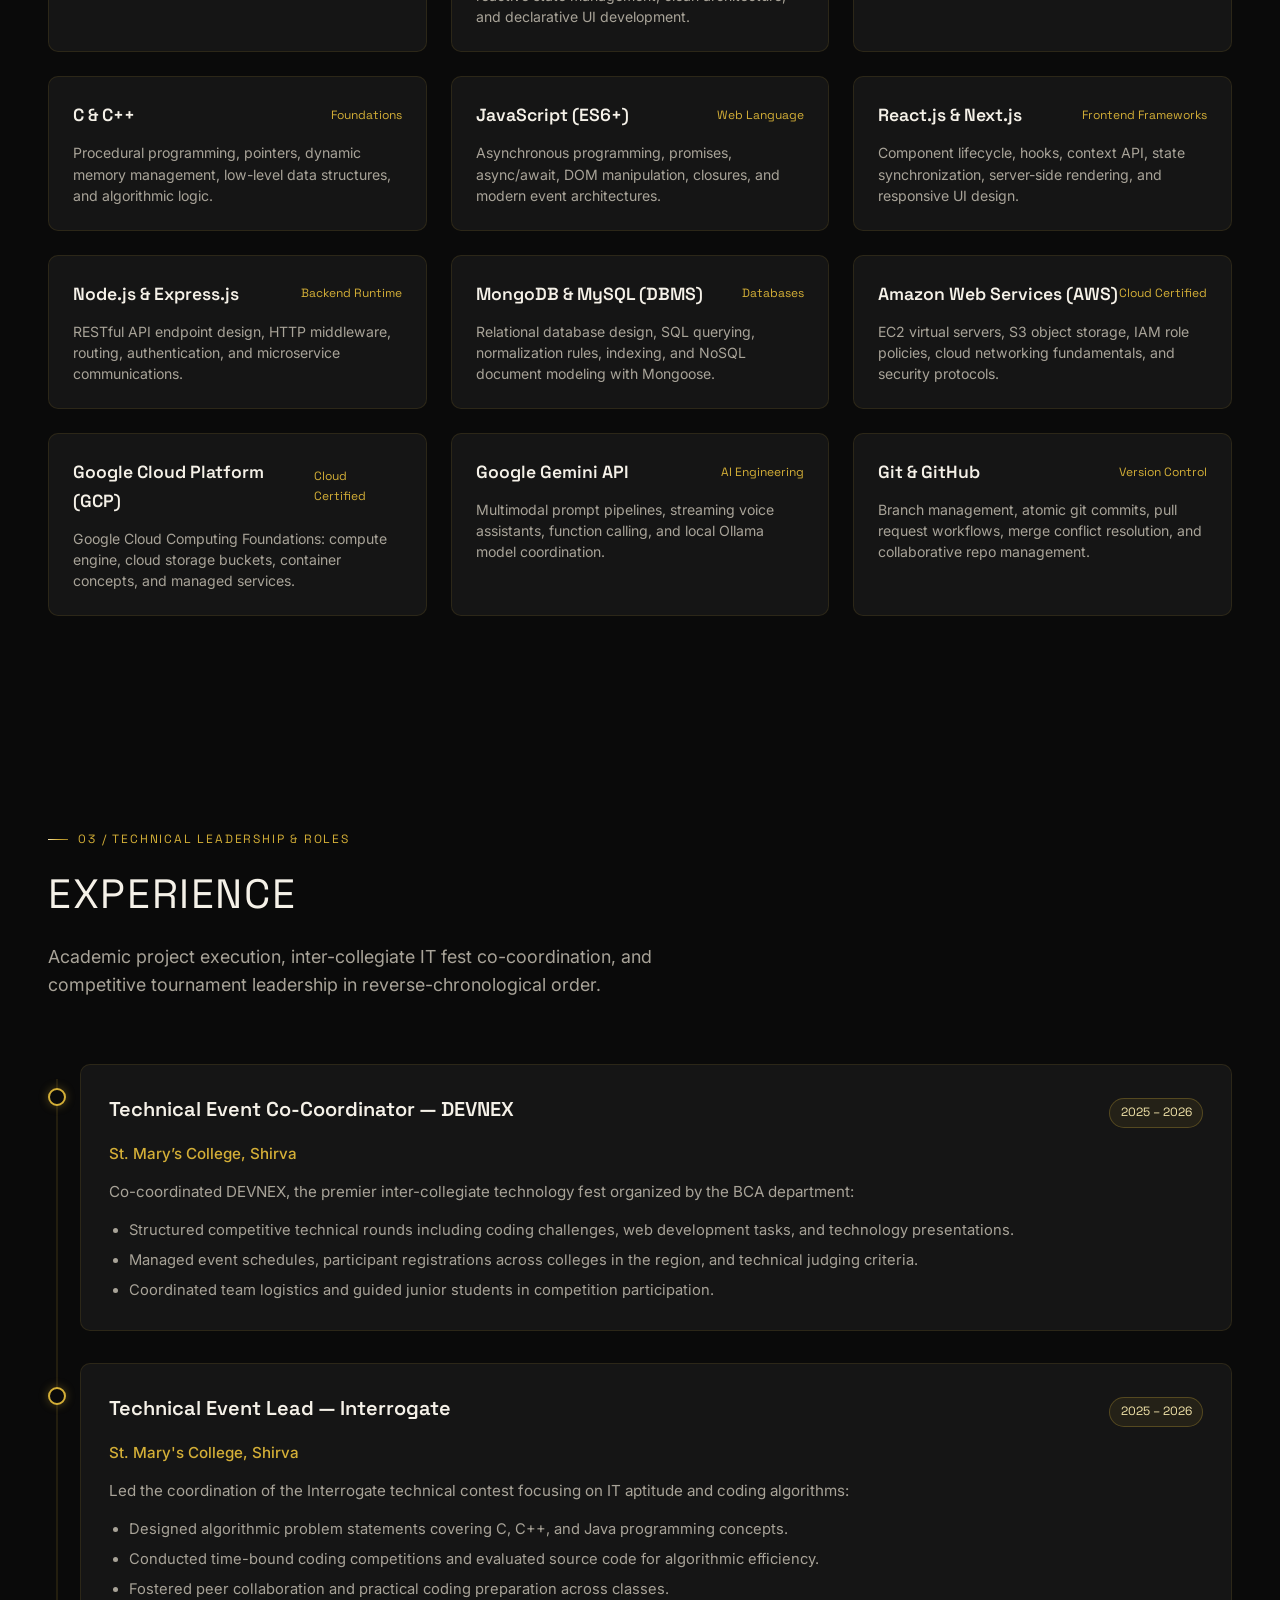
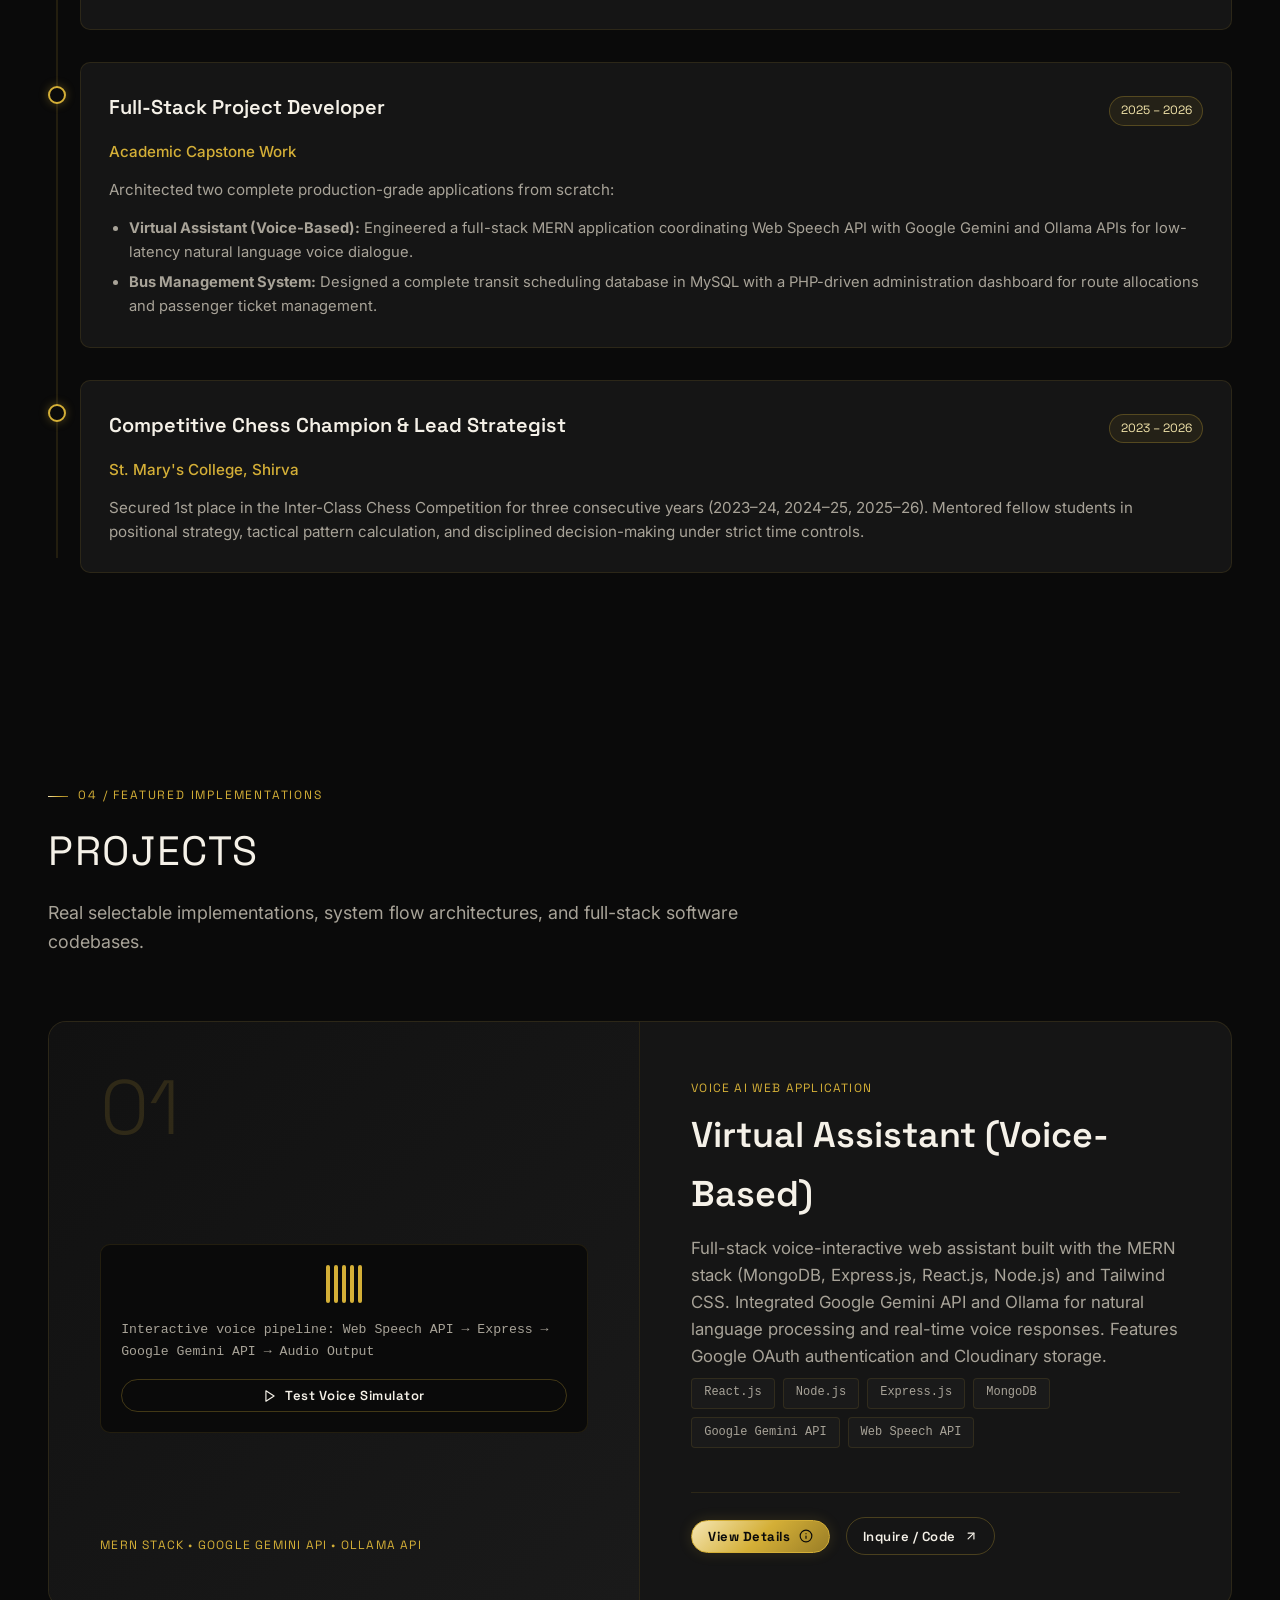
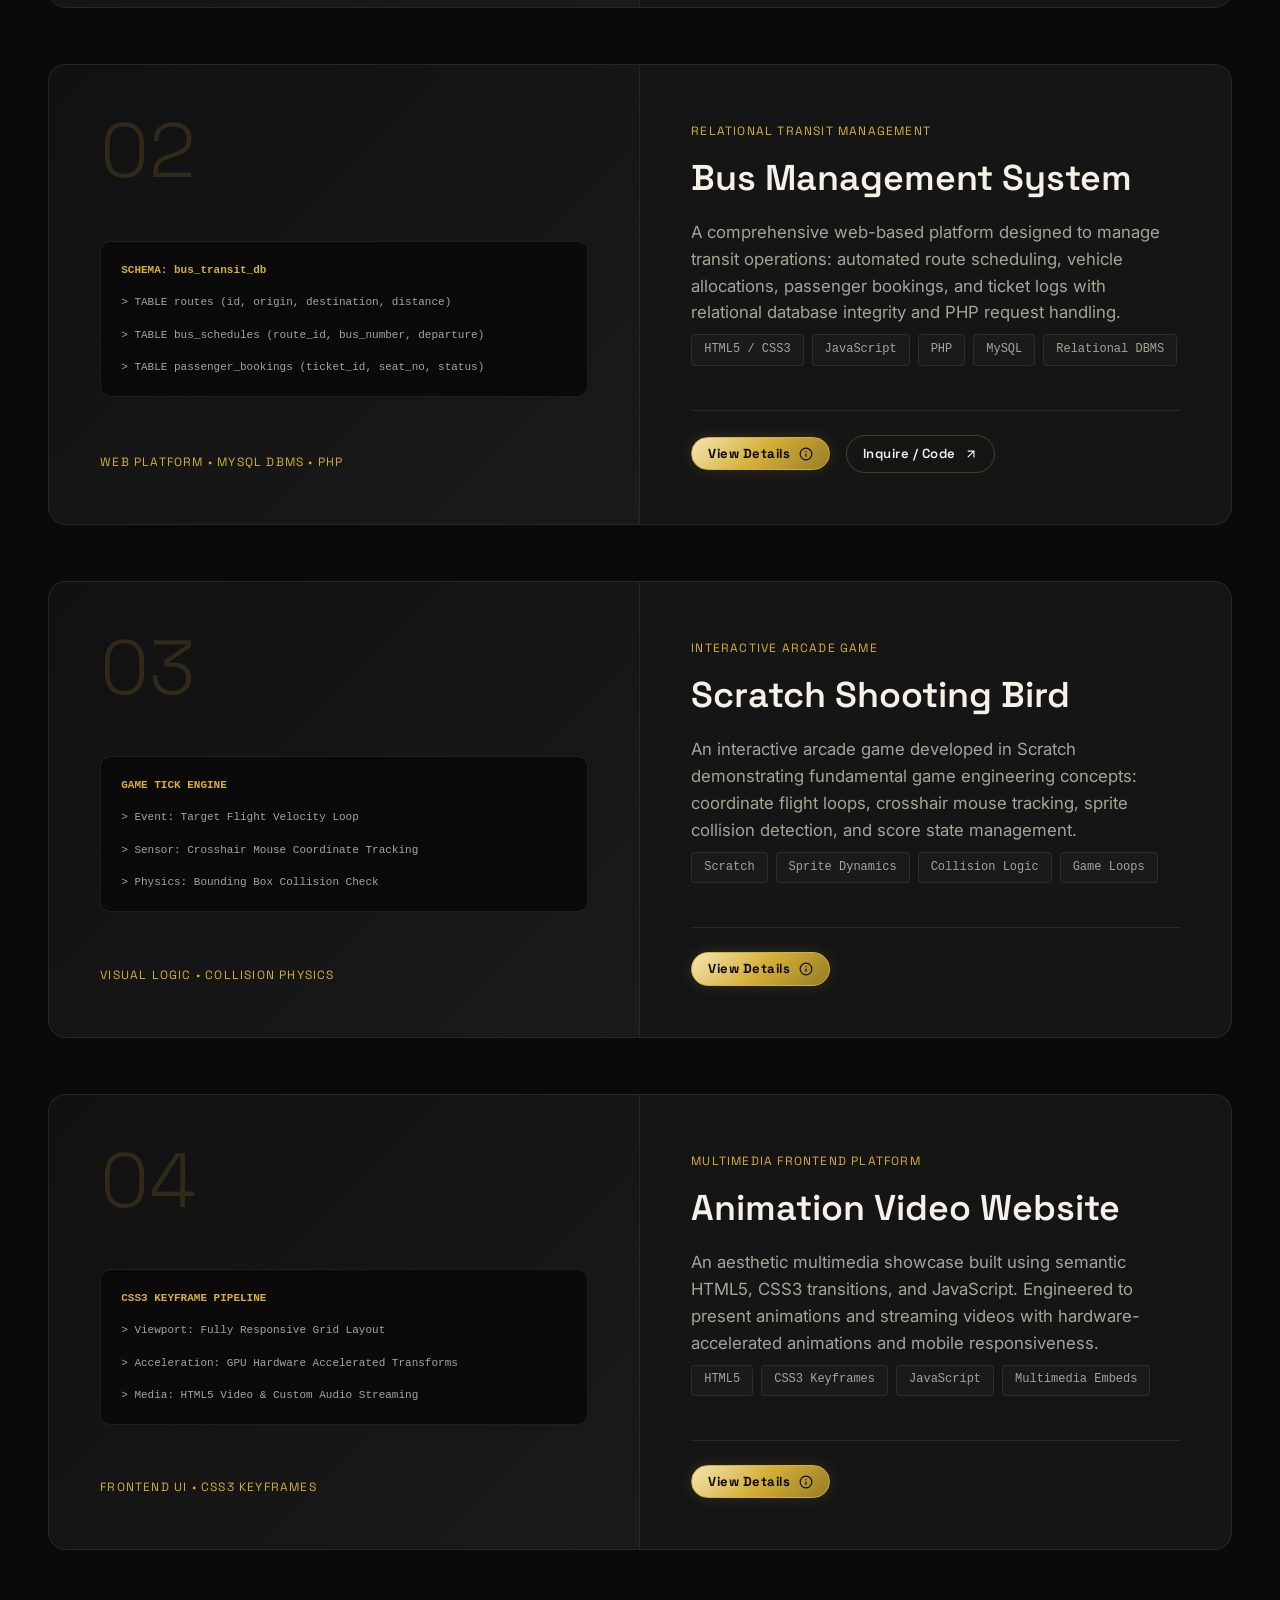
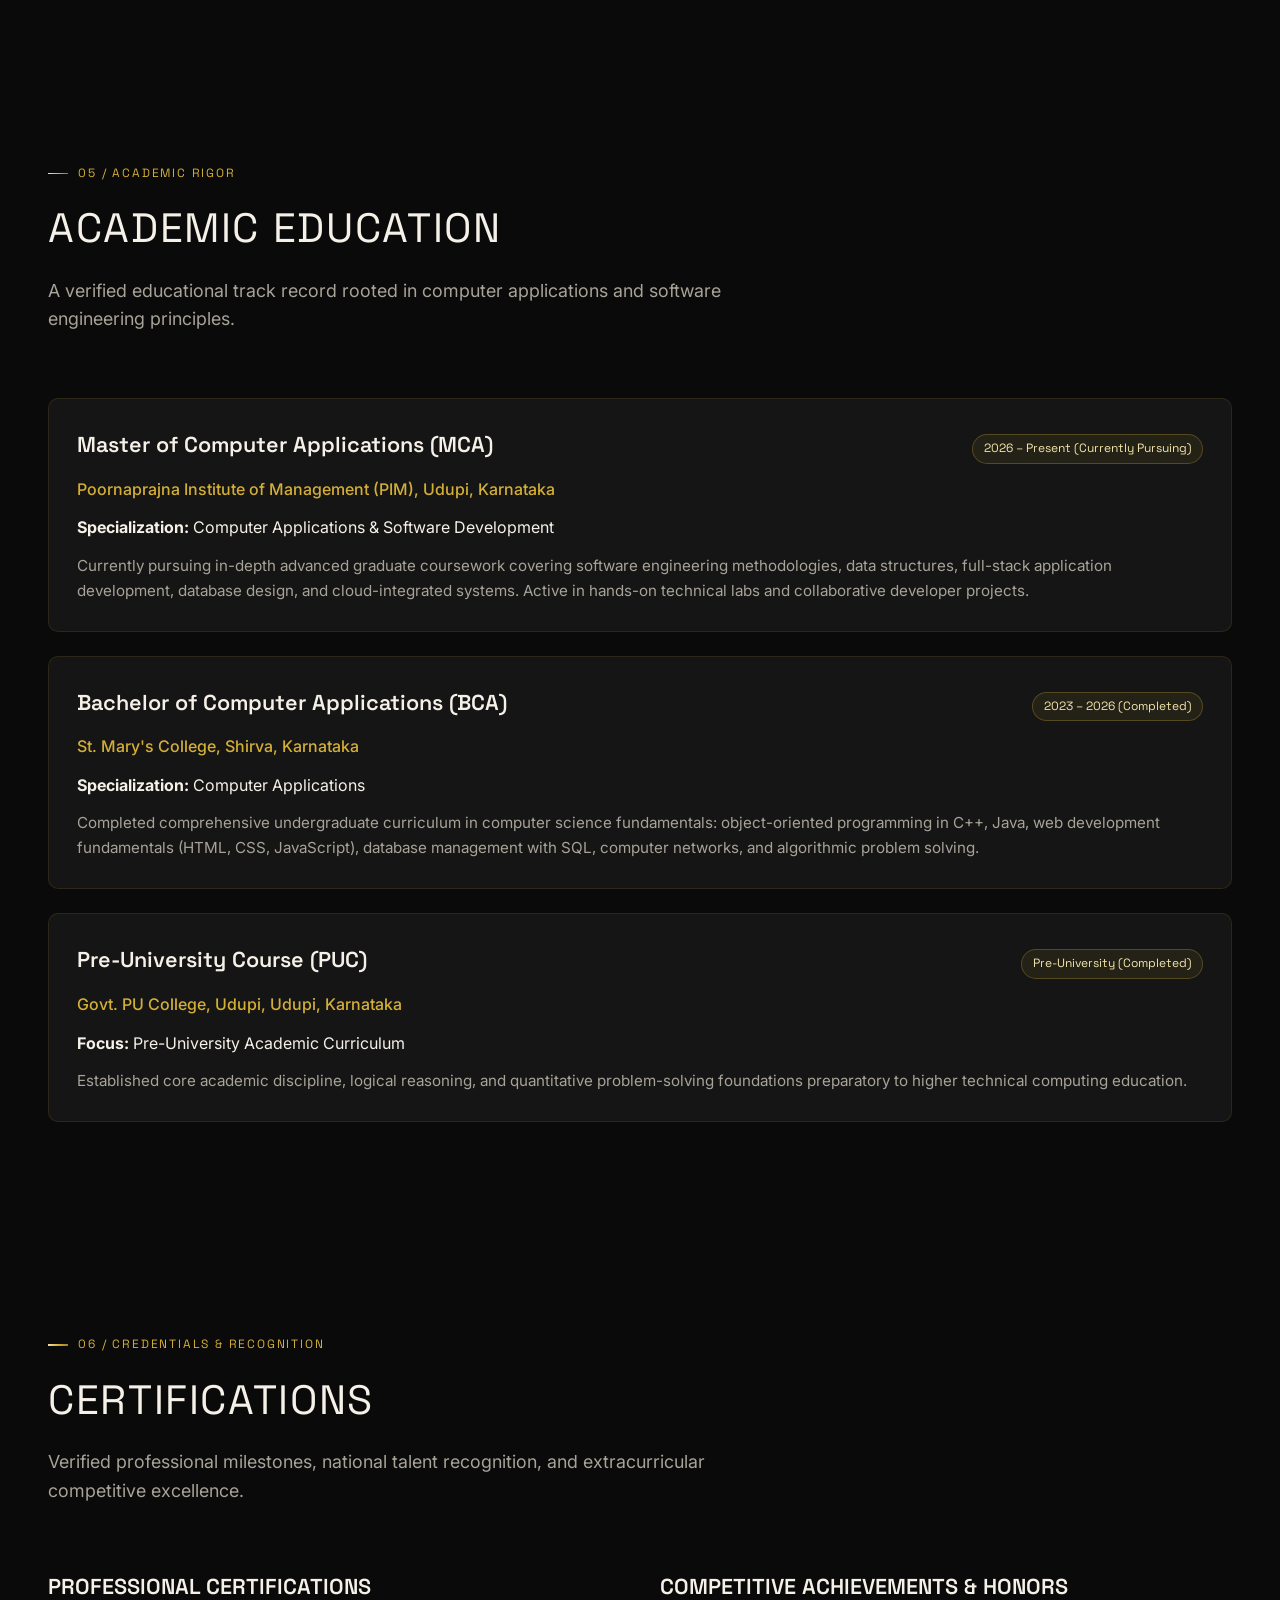
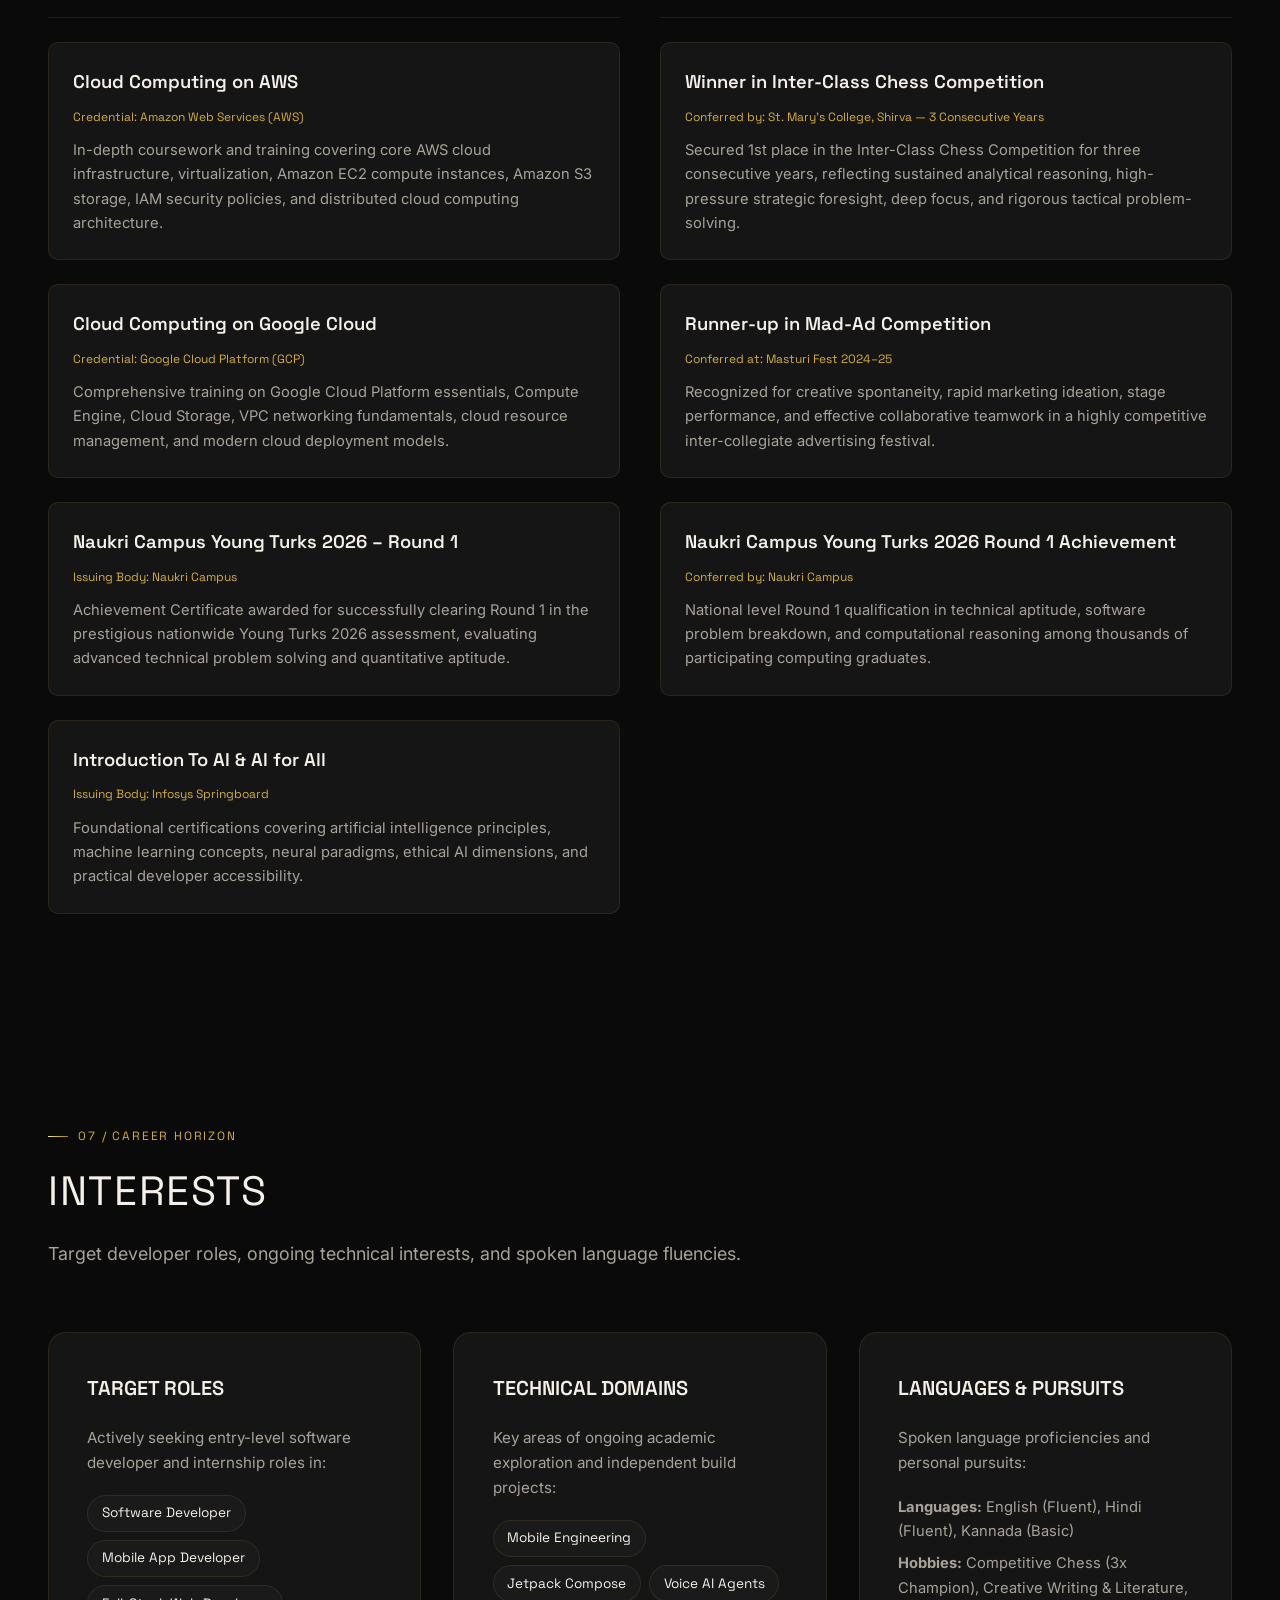
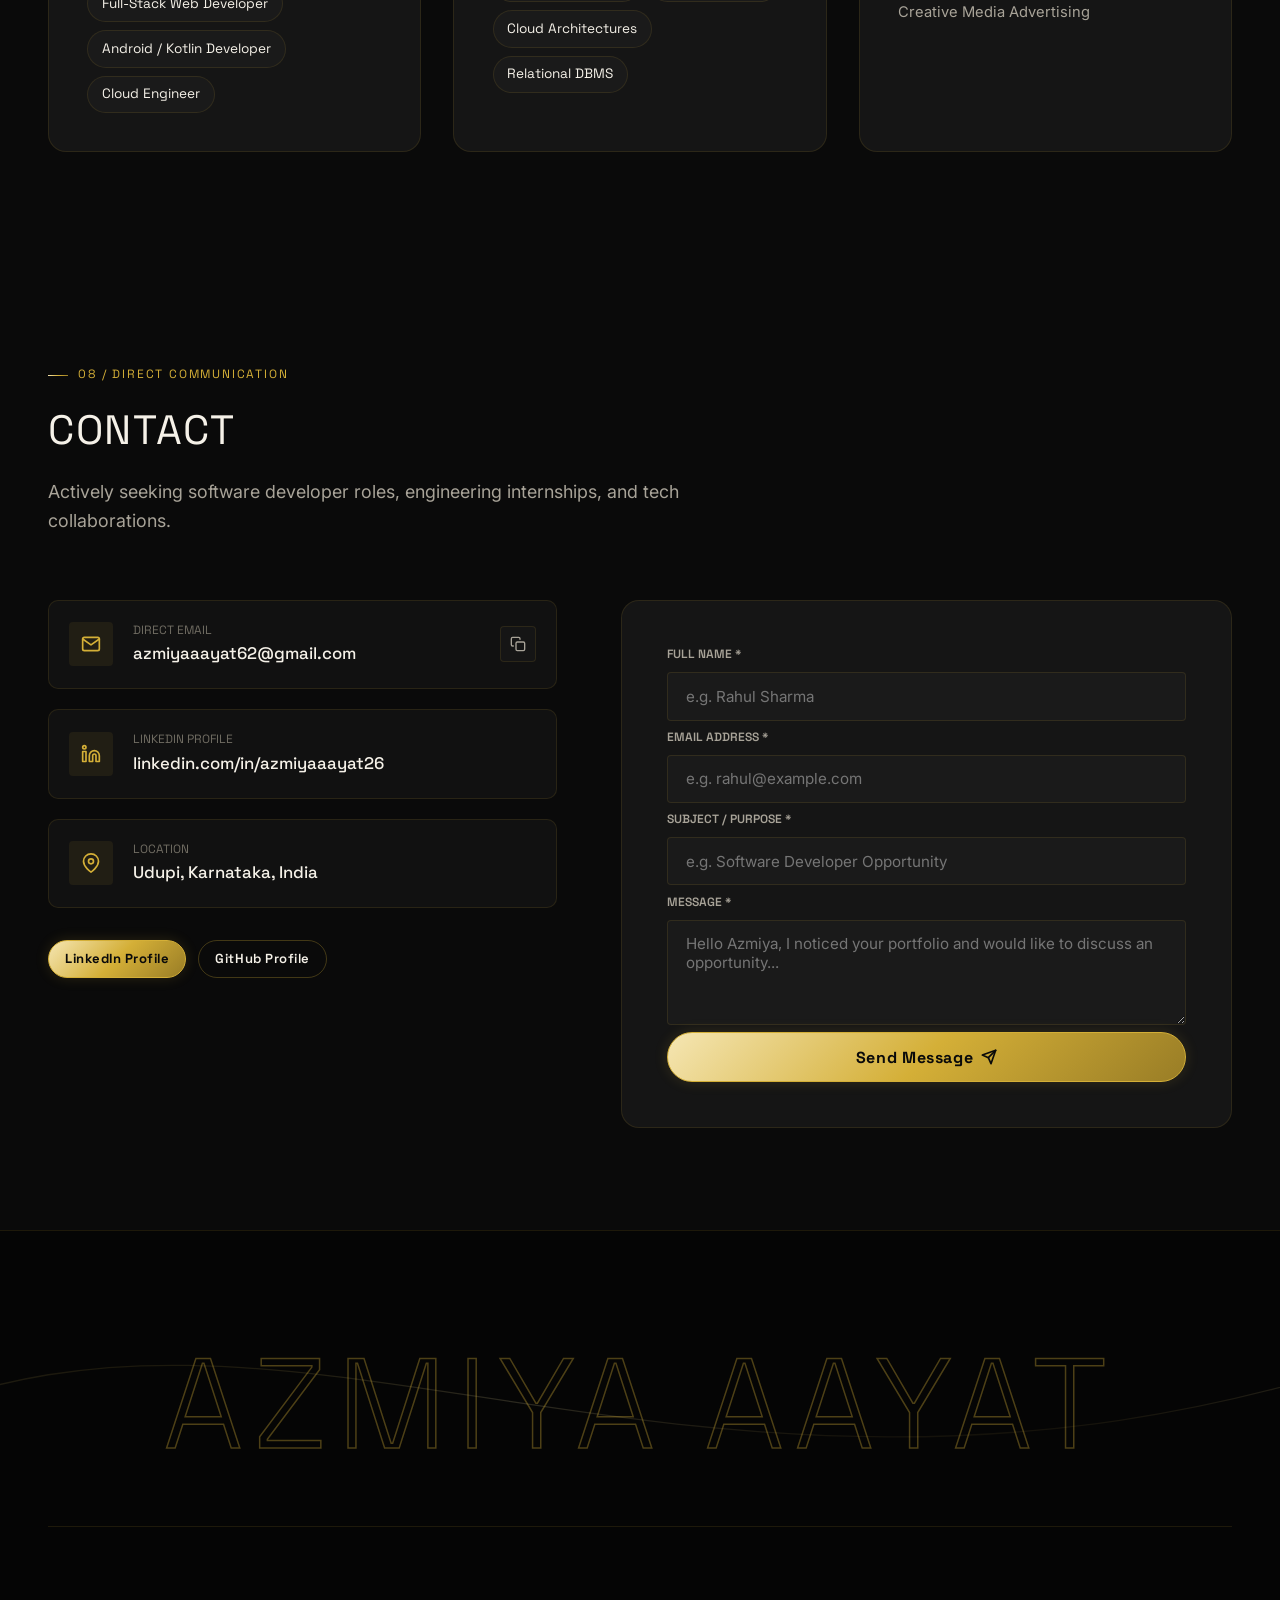
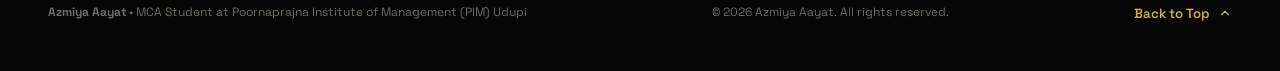
==== commit 144e98c6: "Position portrait directly beside AZMIYA AAYAT name in hero header" ====
--- a/index.html
+++ b/index.html
@@ -301,20 +301,40 @@
           <span>Open to Software Roles &amp; Internships</span>
         </div>
 
-        <!-- Oversized, Wide, Light-Weight, Letter-Spaced Uppercase Name -->
-        <div class="hero-name-wrap">
-          <h1 class="hero-name-display" id="hero-title">AZMIYA AAYAT</h1>
-        </div>
-
-        <!-- Thin Glowing Gold Line Beneath It -->
-        <div class="hero-gold-line" id="hero-gold-line" aria-hidden="true"></div>
-
-        <!-- Short Role Line Below -->
-        <p class="hero-role-text" id="hero-role-line">
-          Computer Applications Graduate | Currently Pursuing <span class="gold-highlight">MCA @ PIM Udupi</span> |
-          Specialized in <span class="gold-highlight">Android Development</span>, Full-Stack Web Platforms &amp;
-          AI-Driven Applications.
-        </p>
+        <!-- Oversized, Wide, Light-Weight, Letter-Spaced Uppercase Name with Arch Portrait Beside It -->
+        <div class="hero-header-row">
+          <div class="hero-header-text">
+            <div class="hero-name-wrap">
+              <h1 class="hero-name-display" id="hero-title">AZMIYA AAYAT</h1>
+            </div>
+
+            <!-- Thin Glowing Gold Line Beneath It -->
+            <div class="hero-gold-line" id="hero-gold-line" aria-hidden="true"></div>
+
+            <!-- Short Role Line Below -->
+            <p class="hero-role-text" id="hero-role-line">
+              Computer Applications Graduate | Currently Pursuing <span class="gold-highlight">MCA @ PIM Udupi</span> |
+              Specialized in <span class="gold-highlight">Android Development</span>, Full-Stack Web Platforms &amp;
+              AI-Driven Applications.
+            </p>
+          </div>
+
+          <!-- Hero Portrait: Arch-Shaped Frame beside AZMIYA AAYAT -->
+          <div class="hero-portrait-col" id="hero-portrait-col">
+            <div class="hero-portrait-container" id="hero-portrait-container">
+              <div class="hero-portrait-frame" id="hero-portrait-frame">
+                <picture>
+                  <source srcset="assets/images/azmiya-half.webp" type="image/webp">
+                  <img src="assets/images/azmiya-half.png" alt="Azmiya Aayat, MCA student and mobile and web developer"
+                    class="hero-portrait-img" width="900" height="1100" loading="eager" fetchpriority="high">
+                </picture>
+                <div class="hero-portrait-overlay" aria-hidden="true"></div>
+                <div class="hero-portrait-gold-tint" aria-hidden="true"></div>
+              </div>
+              <div class="hero-portrait-border" aria-hidden="true"></div>
+            </div>
+          </div>
+        </div>
 
         <!-- Hero Content Grid -->
         <div class="hero-grid">
@@ -399,22 +419,6 @@
             </div>
           </div>
 
-          <!-- Hero Portrait: Arch-Shaped Frame (Right on Desktop, Below Name on Mobile) -->
-          <div class="hero-portrait-col" id="hero-portrait-col">
-            <div class="hero-portrait-container" id="hero-portrait-container">
-              <div class="hero-portrait-frame" id="hero-portrait-frame">
-                <picture>
-                  <source srcset="assets/images/azmiya-half.webp" type="image/webp">
-                  <img src="assets/images/azmiya-half.png" alt="Azmiya Aayat, MCA student and mobile and web developer"
-                    class="hero-portrait-img" width="900" height="1100" loading="eager" fetchpriority="high">
-                </picture>
-                <div class="hero-portrait-overlay" aria-hidden="true"></div>
-                <div class="hero-portrait-gold-tint" aria-hidden="true"></div>
-              </div>
-              <div class="hero-portrait-border" aria-hidden="true"></div>
-            </div>
-          </div>
-
           <!-- Right: 3 Stat Blocks (vanilla JS count-up) -->
           <div class="hero-stats-wrap">
             <!-- Stat 1: 4 Projects -->
--- a/css/style.css
+++ b/css/style.css
@@ -802,6 +802,38 @@
   }
 }
 
+/* Hero Header Layout: Name & Role on Left, Arch Portrait Beside on Right */
+.hero-header-row {
+  display: flex;
+  flex-direction: column;
+  gap: 1.5rem;
+  margin-bottom: 2rem;
+}
+
+.hero-header-text {
+  flex: 1;
+  min-width: 0;
+}
+
+@media (min-width: 992px) {
+  .hero-header-row {
+    flex-direction: row;
+    align-items: flex-start;
+    justify-content: space-between;
+    gap: 3.5rem;
+  }
+
+  .hero-portrait-col {
+    flex-shrink: 0;
+    margin-top: -0.5rem;
+  }
+
+  .hero-portrait-container {
+    max-width: 290px;
+    width: 290px;
+  }
+}
+
 /* Oversized, Wide, Light-Weight, Letter-Spaced Name */
 .hero-name-wrap {
   overflow: hidden;
@@ -867,42 +899,28 @@
   font-weight: 600;
 }
 
-/* Hero Content Grid (Left Focus & CTAs, Center Portrait, Right Stats) */
+/* Hero Content Grid (Left Focus & CTAs, Right Stats) */
 .hero-grid {
   display: grid;
   grid-template-columns: 1fr;
   gap: 2.5rem;
   padding-top: 2rem;
   border-top: 1px solid var(--border-subtle);
-  align-items: center;
-}
-
-@media (min-width: 768px) and (max-width: 1023px) {
+  align-items: flex-start;
+}
+
+@media (min-width: 960px) {
   .hero-grid {
-    grid-template-columns: 1.15fr 0.85fr;
-    gap: 2.5rem;
-  }
-  .hero-stats-wrap {
-    grid-column: 1 / -1;
-    display: grid;
-    grid-template-columns: repeat(3, 1fr);
-    gap: 1.25rem;
-  }
-}
-
-@media (min-width: 1024px) {
-  .hero-grid {
-    grid-template-columns: 1.25fr 0.9fr 0.85fr;
-    gap: 3rem;
-    align-items: center;
-  }
-}
-
-/* Mobile: Portrait placed below name, before focus list */
-@media (max-width: 767px) {
+    grid-template-columns: 1.4fr 1fr;
+    gap: 4rem;
+    align-items: flex-start;
+  }
+}
+
+/* Mobile: Portrait centered with nice spacing */
+@media (max-width: 991px) {
   .hero-portrait-col {
-    order: -1;
-    margin: 0.5rem auto 1.5rem;
+    margin: 1.5rem auto 1rem;
     max-width: 280px;
     width: 100%;
   }
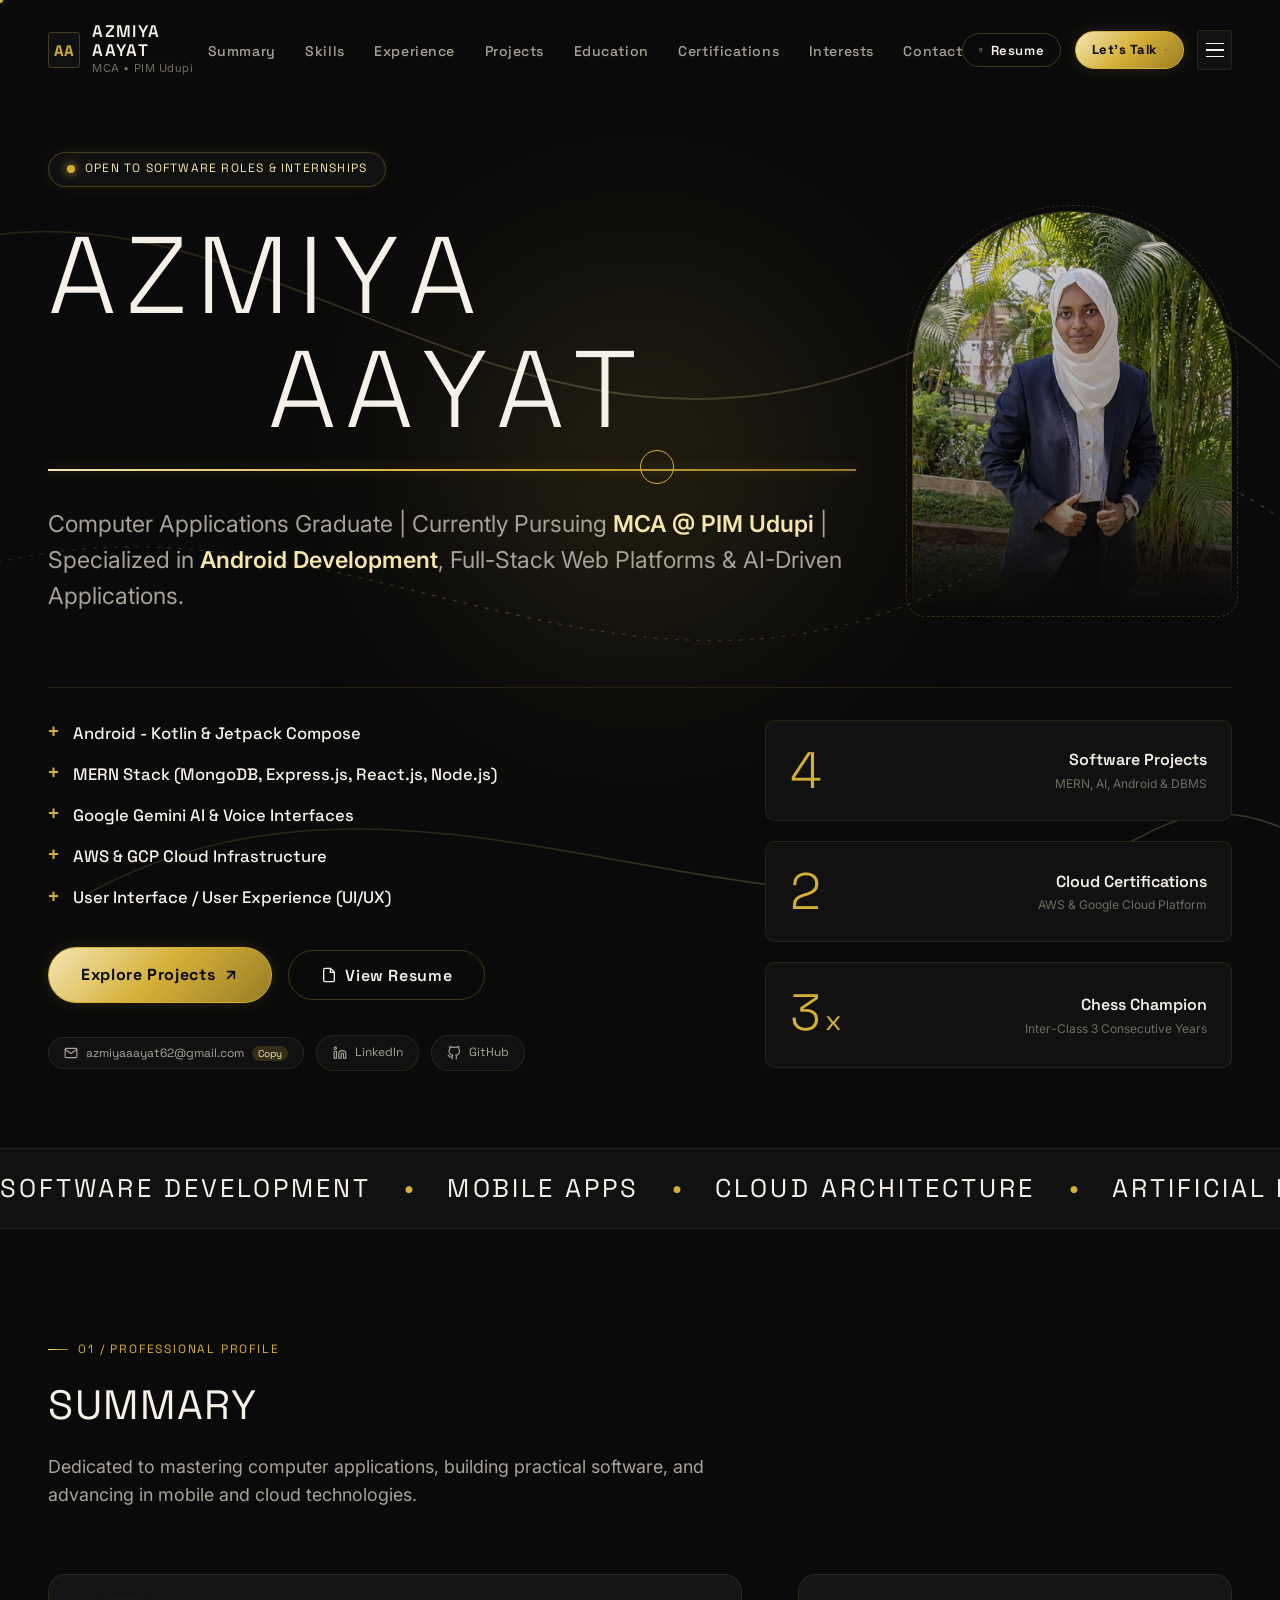
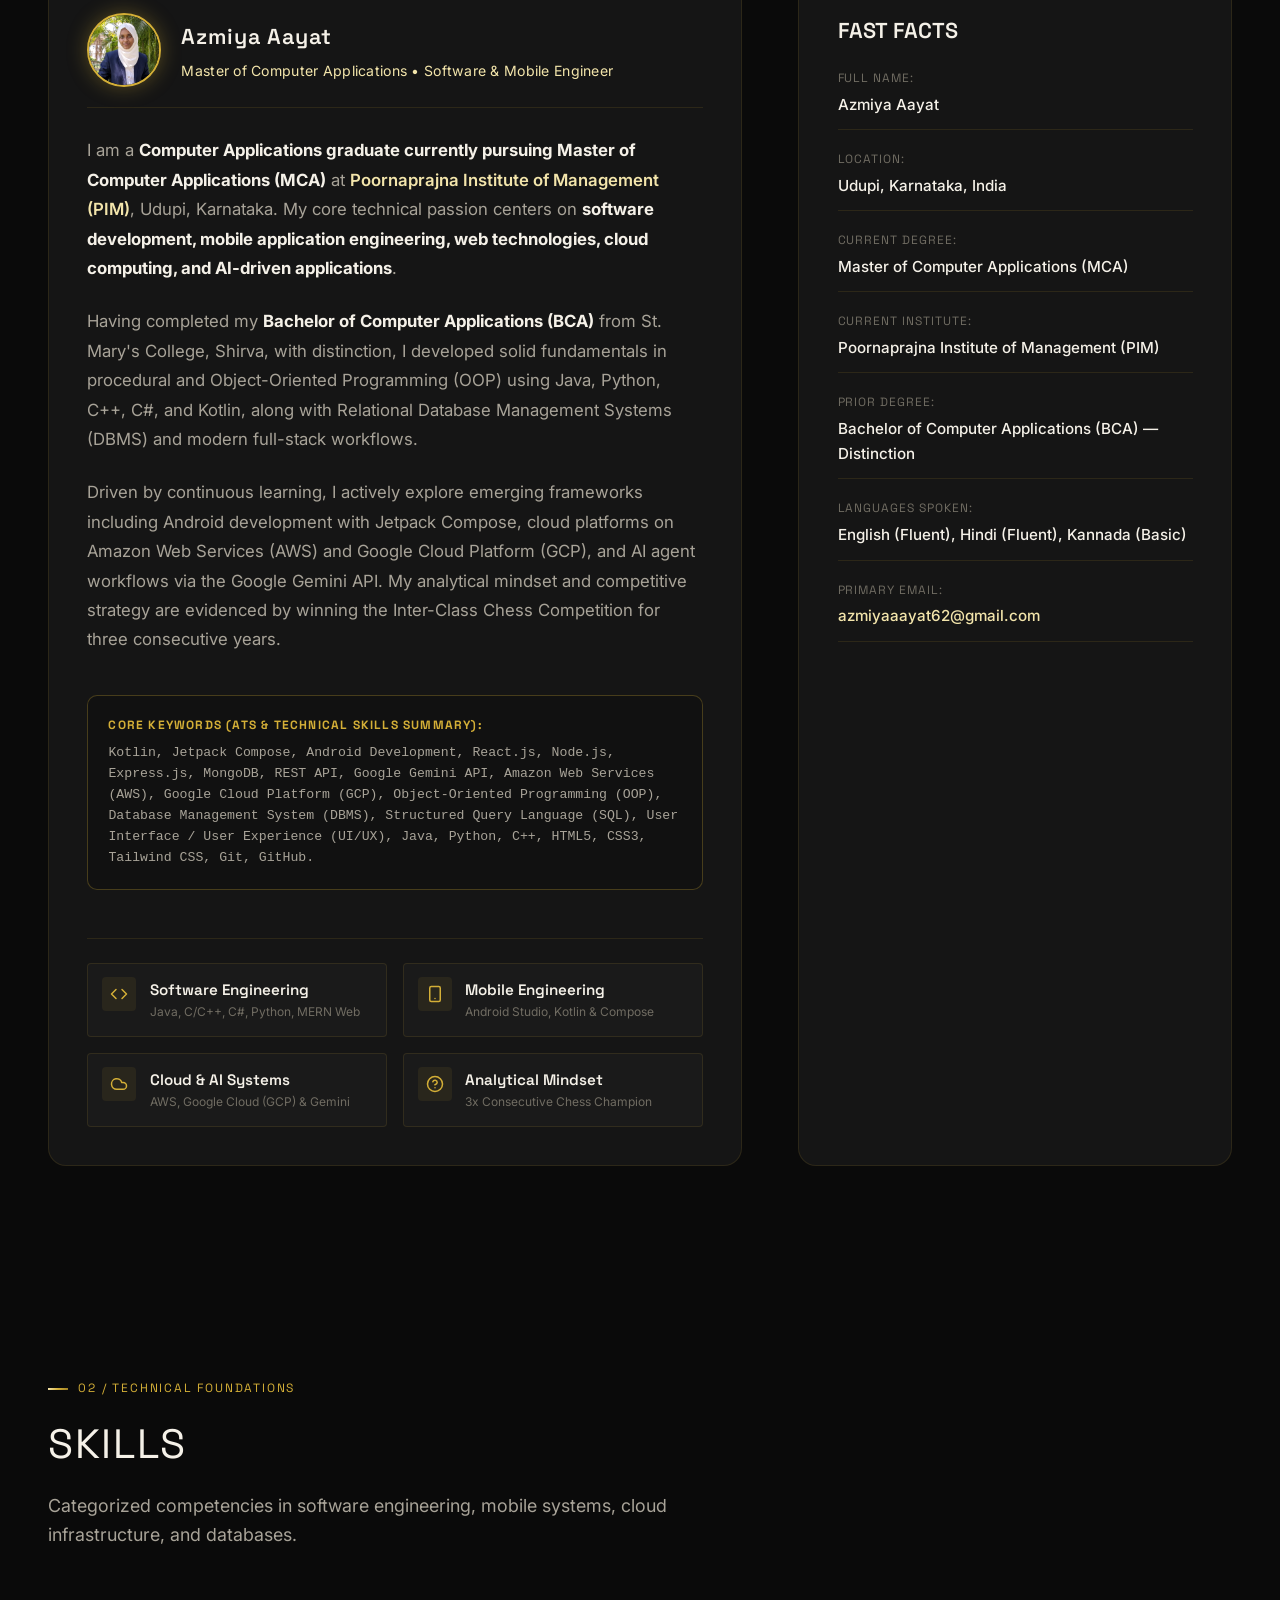
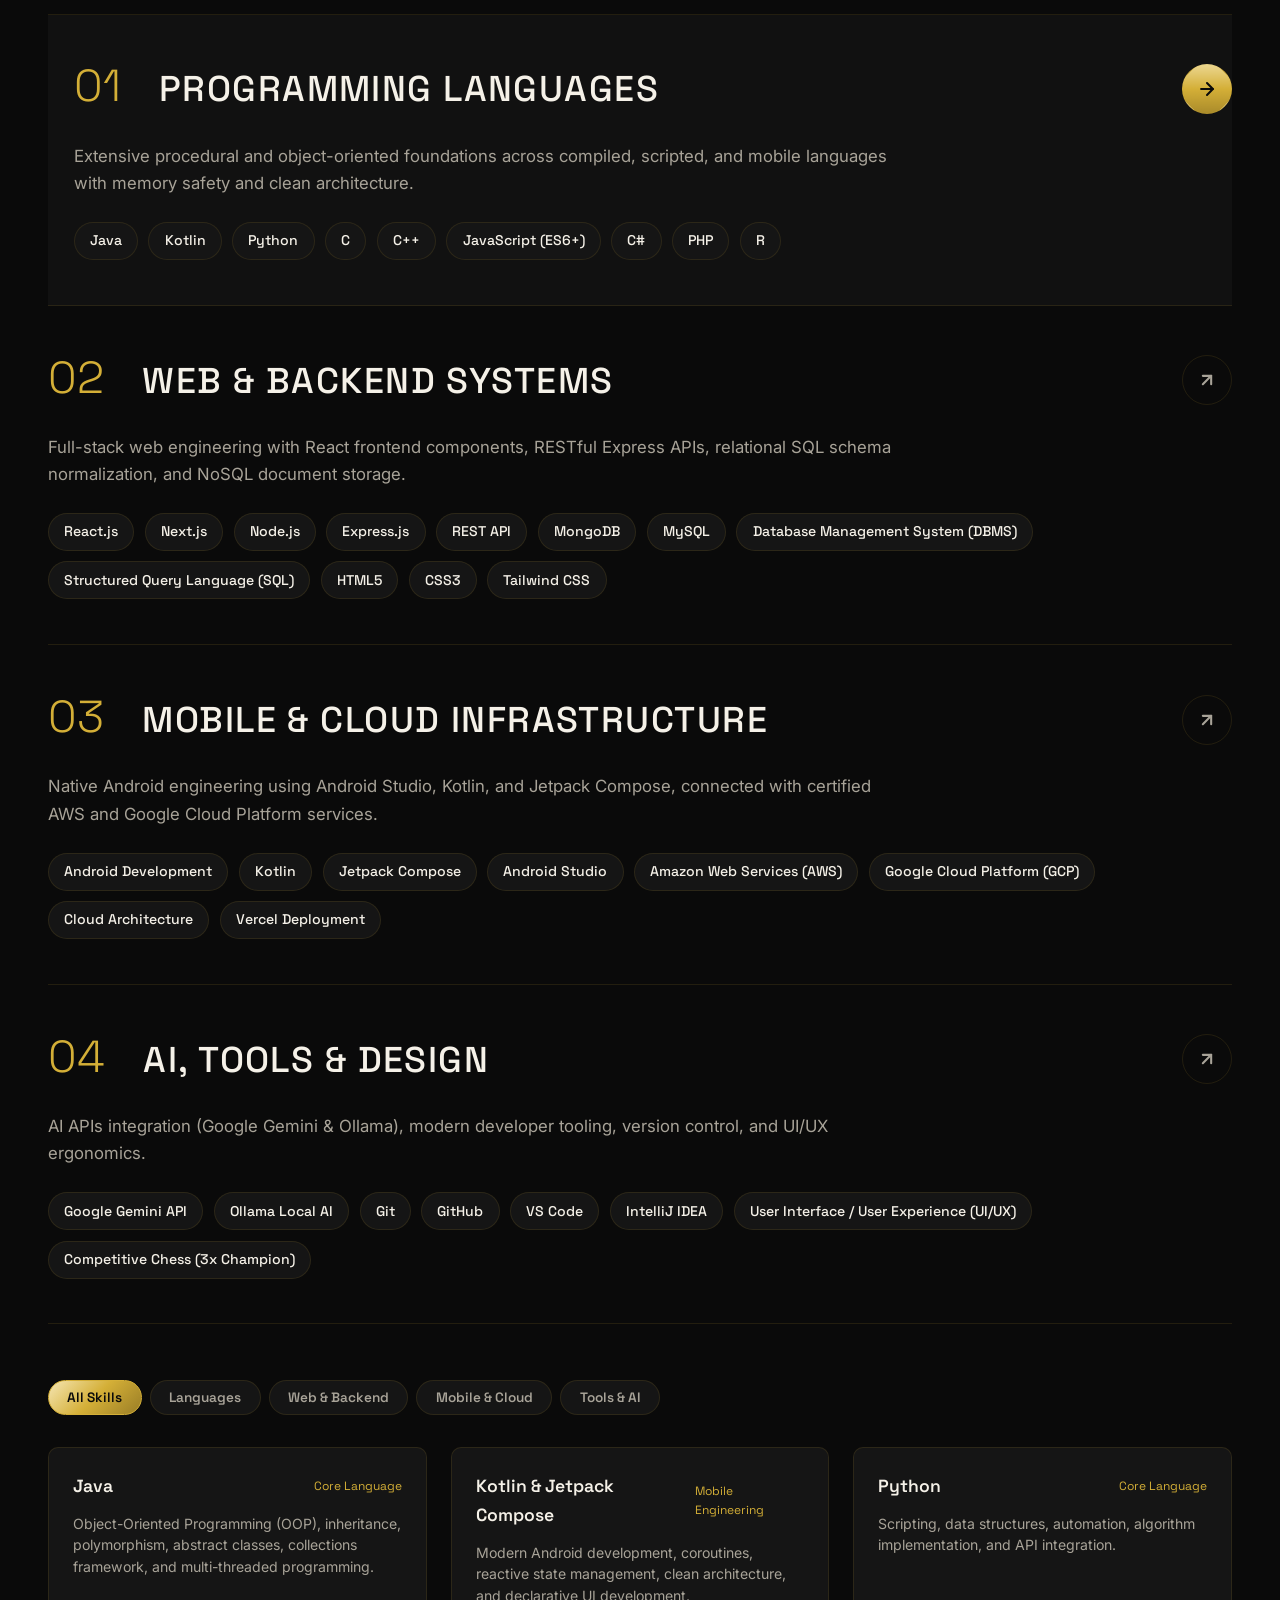
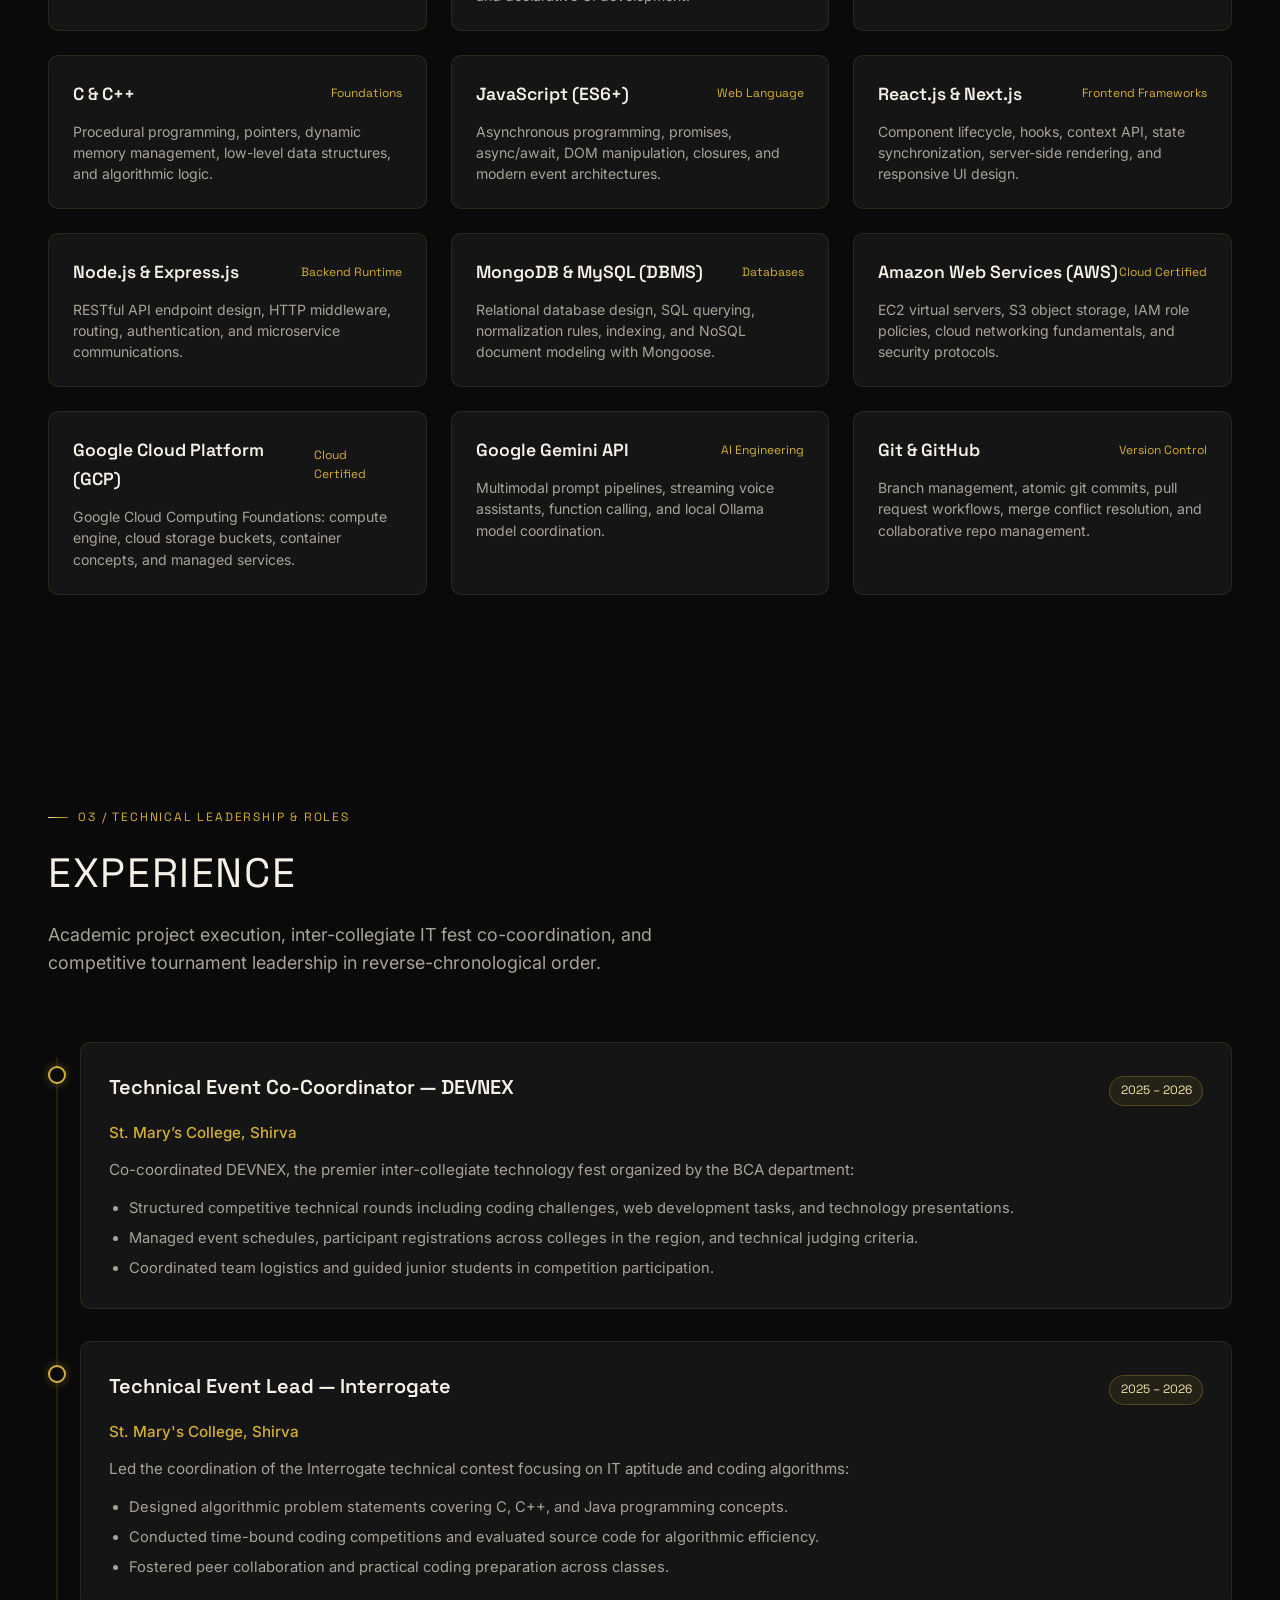
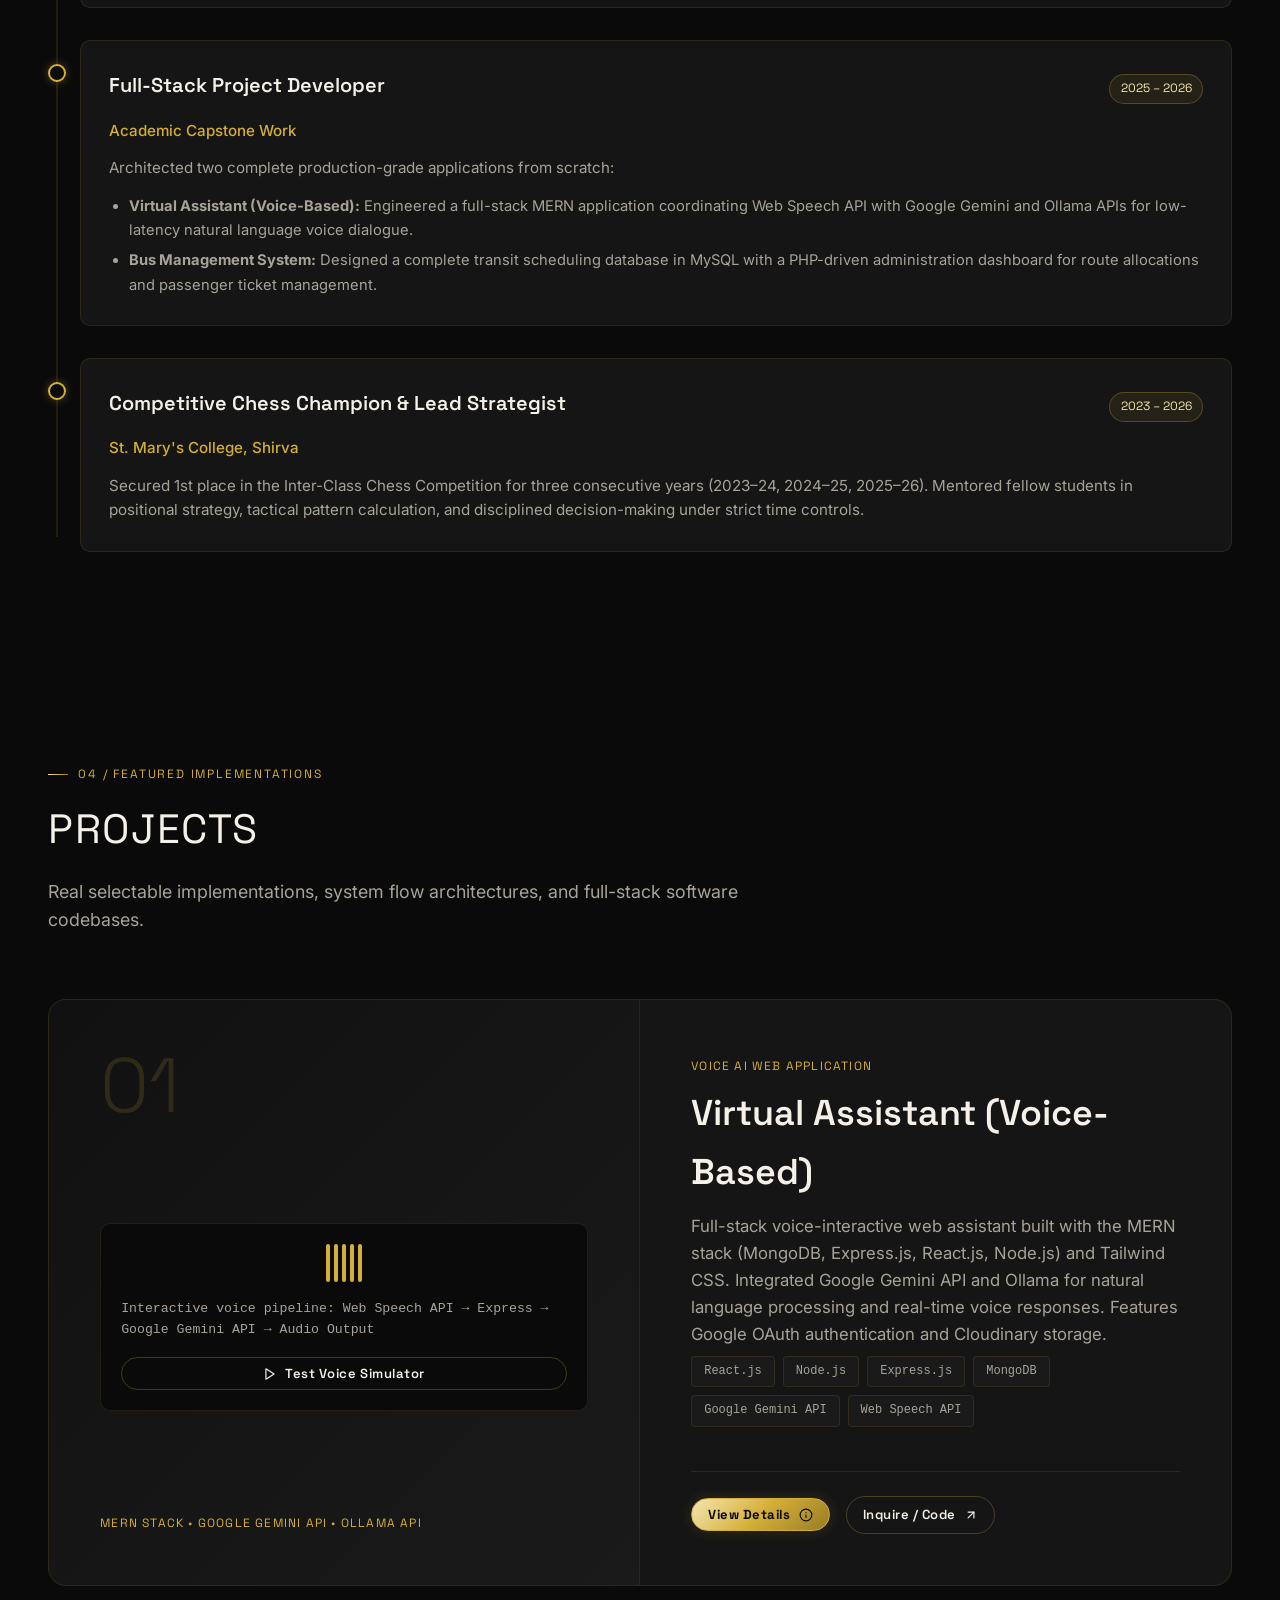
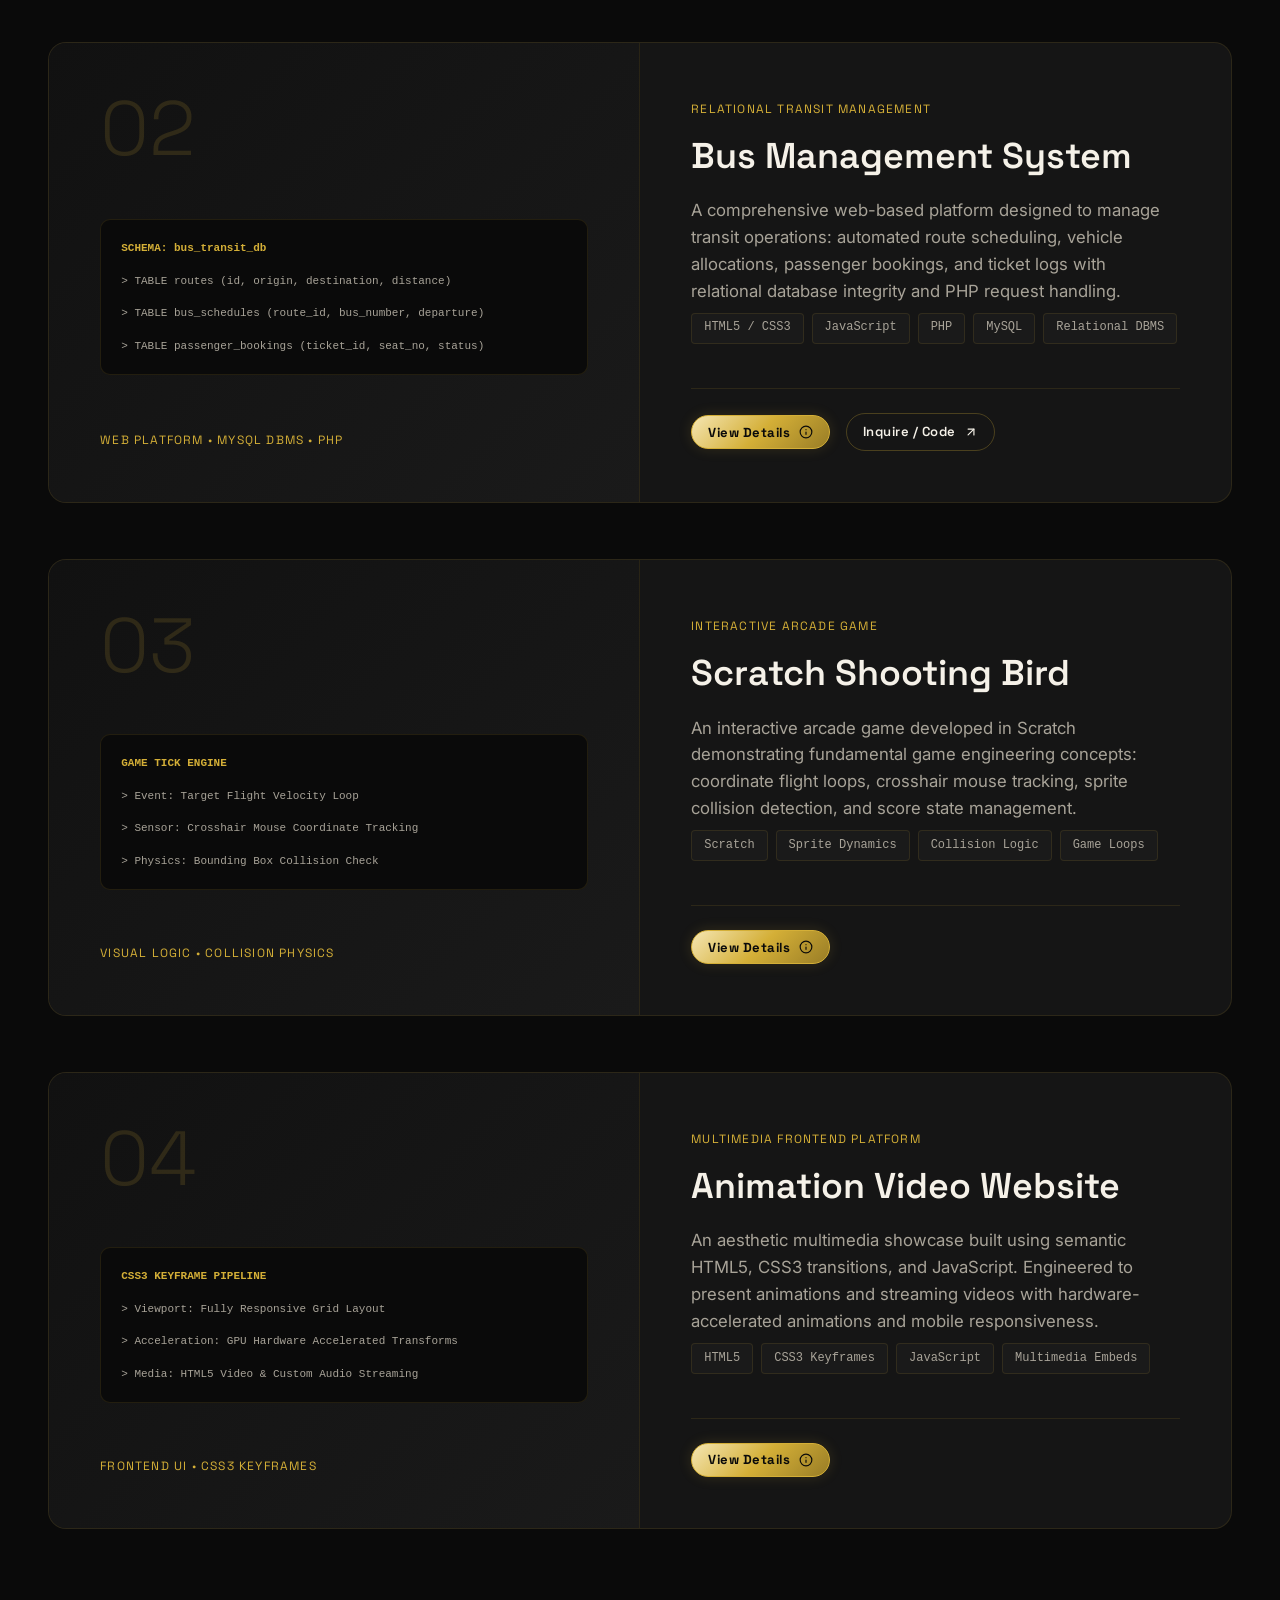
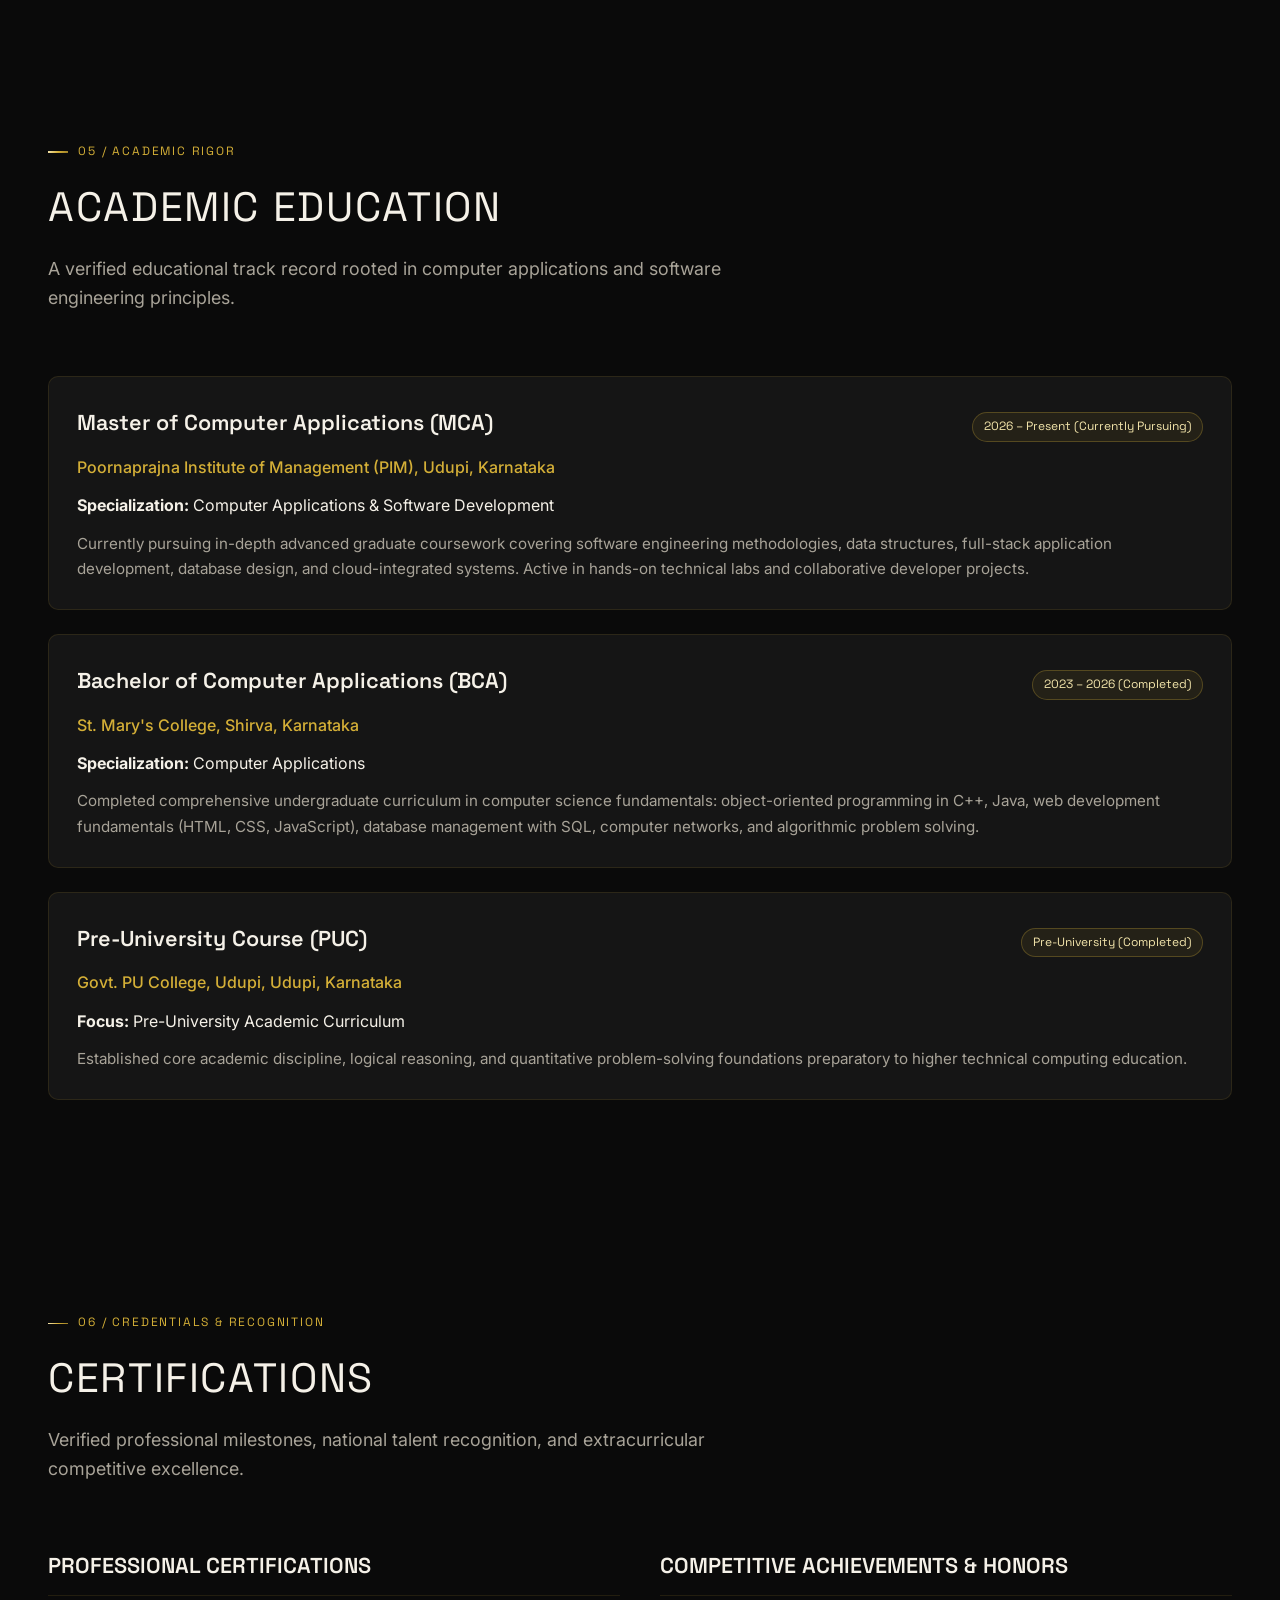
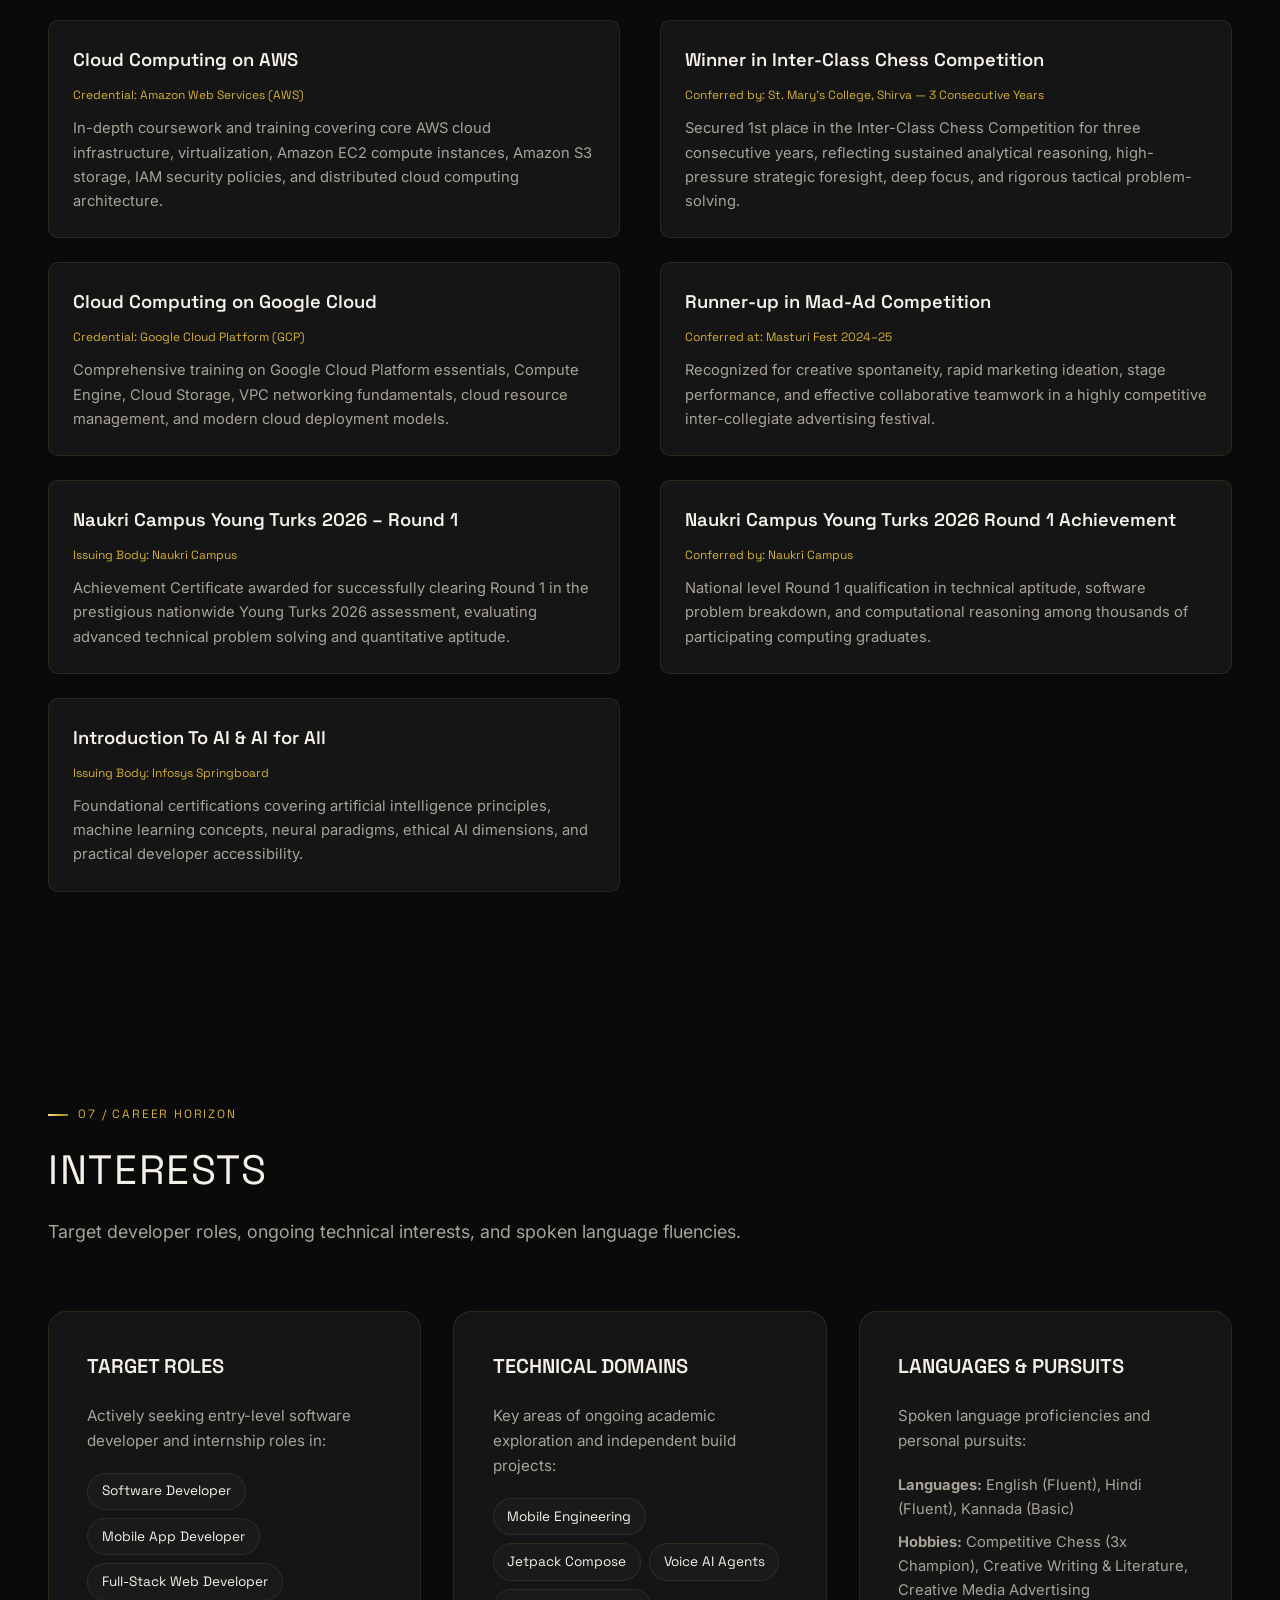
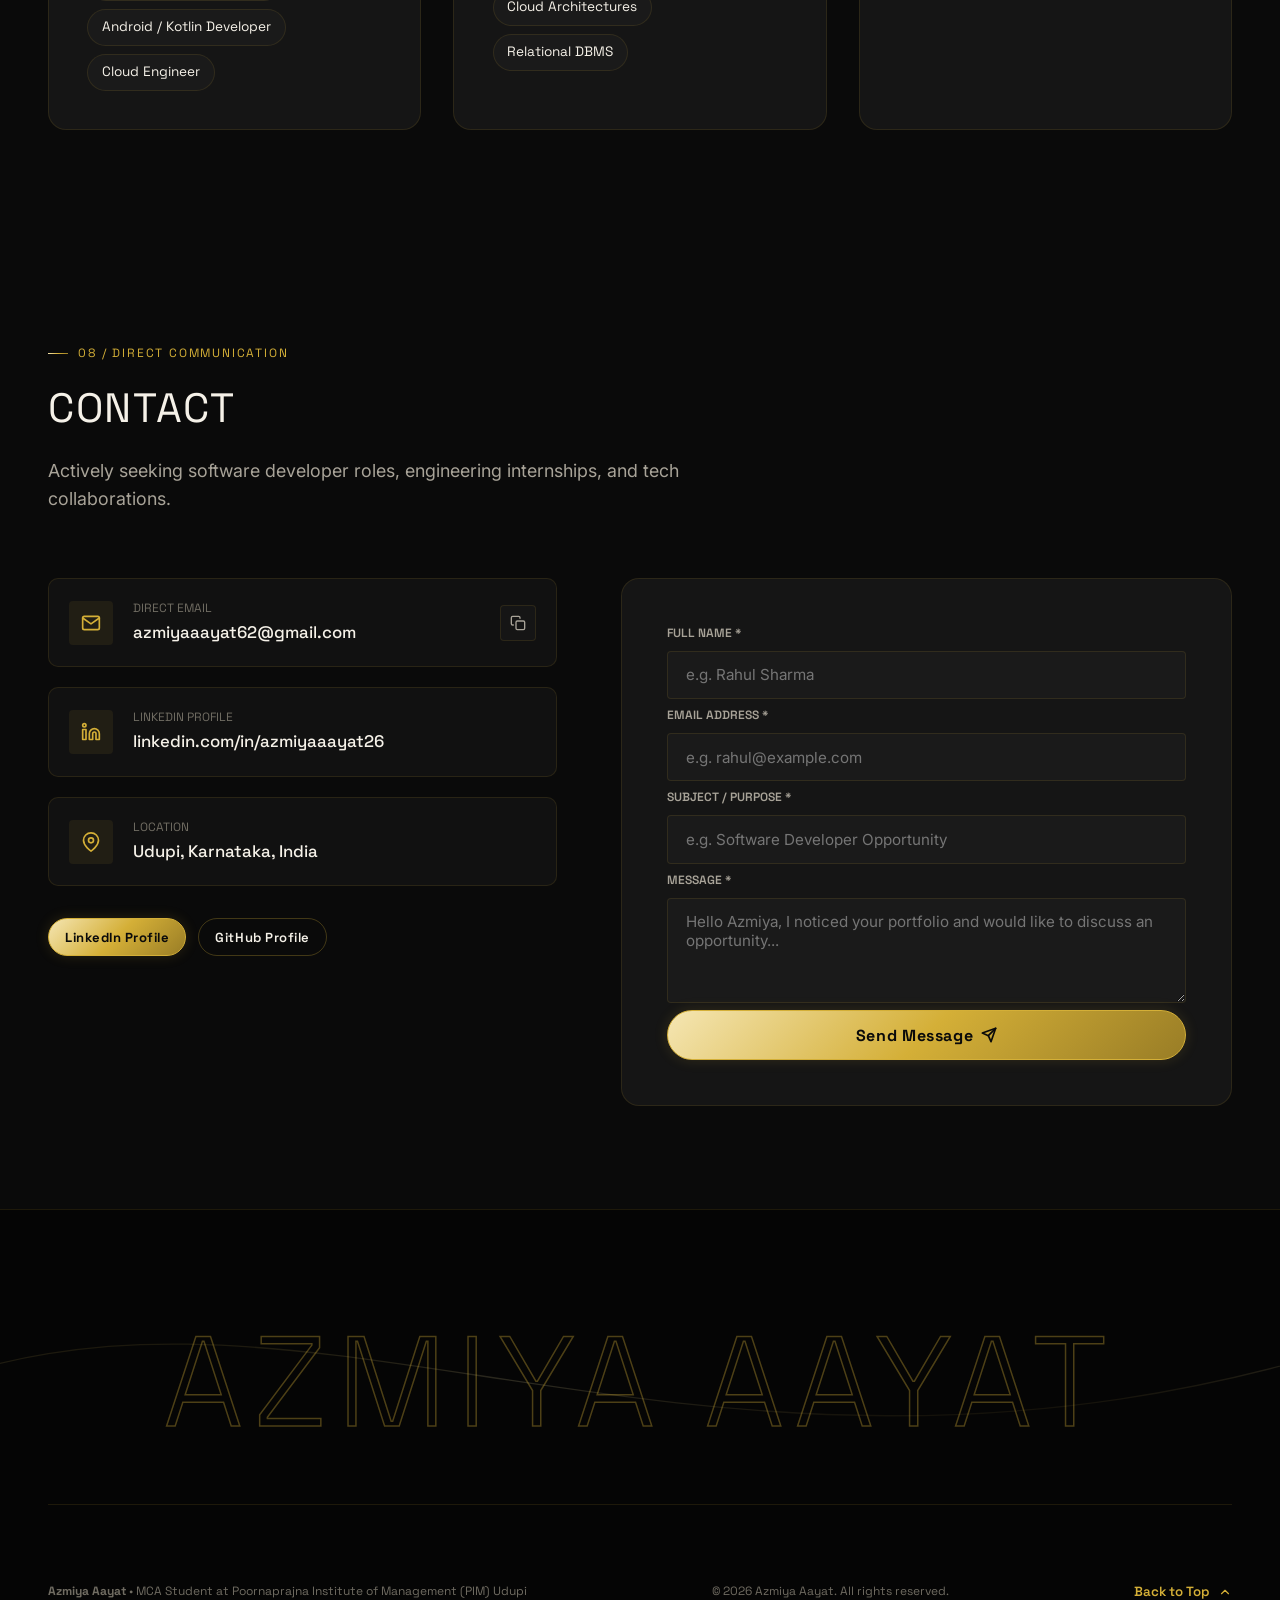
==== commit ab1e949d: "Fix hero portrait image source and name typography - Replace broken base64 hero portrait with assets" ====
--- a/index.html
+++ b/index.html
@@ -219,11 +219,8 @@
       <div class="menu-info-column">
         <div class="menu-profile-header">
           <div class="menu-avatar-ring">
-            <picture>
-              <source srcset="assets/images/azmiya-avatar.webp" type="image/webp">
-              <img src="assets/images/azmiya-avatar.png" alt="Azmiya Aayat, MCA student and mobile and web developer"
-                class="menu-avatar-img" width="400" height="400" loading="lazy">
-            </picture>
+            <img src="[data-uri]" alt="Azmiya Aayat, MCA student and mobile and web developer"
+              class="menu-avatar-img" width="400" height="400" loading="lazy">
           </div>
           <div>
             <h2 class="menu-info-title">Azmiya Aayat</h2>
@@ -305,7 +302,10 @@
         <div class="hero-header-row">
           <div class="hero-header-text">
             <div class="hero-name-wrap">
-              <h1 class="hero-name-display" id="hero-title">AZMIYA AAYAT</h1>
+              <h1 class="hero-name-display" id="hero-title">
+                <span class="hero-name-line">AZMIYA</span>
+                <span class="hero-name-line">AAYAT</span>
+              </h1>
             </div>
 
             <!-- Thin Glowing Gold Line Beneath It -->
@@ -323,11 +323,8 @@
           <div class="hero-portrait-col" id="hero-portrait-col">
             <div class="hero-portrait-container" id="hero-portrait-container">
               <div class="hero-portrait-frame" id="hero-portrait-frame">
-                <picture>
-                  <source srcset="assets/images/azmiya-half.webp" type="image/webp">
-                  <img src="assets/images/azmiya-half.png" alt="Azmiya Aayat, MCA student and mobile and web developer"
-                    class="hero-portrait-img" width="900" height="1100" loading="eager" fetchpriority="high">
-                </picture>
+                <img src="assets/images/azmiya-half.png" alt="Azmiya Aayat, MCA student and mobile and web developer"
+                  class="hero-portrait-img" width="900" height="1100" loading="eager" fetchpriority="high">
                 <div class="hero-portrait-overlay" aria-hidden="true"></div>
                 <div class="hero-portrait-gold-tint" aria-hidden="true"></div>
               </div>
@@ -518,11 +515,8 @@
             <!-- Author Profile Intro with Circular Gold Ring Avatar -->
             <div class="summary-author-banner">
               <div class="summary-avatar-ring">
-                <picture>
-                  <source srcset="assets/images/azmiya-avatar.webp" type="image/webp">
-                  <img src="assets/images/azmiya-avatar.png" alt="Azmiya Aayat, MCA student and mobile and web developer"
-                    class="summary-avatar-img" width="400" height="400" loading="lazy">
-                </picture>
+                <img src="[data-uri]" alt="Azmiya Aayat, MCA student and mobile and web developer"
+                  class="summary-avatar-img" width="400" height="400" loading="lazy">
               </div>
               <div class="summary-author-text">
                 <h3 class="summary-author-name">Azmiya Aayat</h3>
--- a/css/style.css
+++ b/css/style.css
@@ -846,13 +846,17 @@
   font-size: var(--text-hero-name);
   font-weight: 300;
   text-transform: uppercase;
-  line-height: 1.15;
-  letter-spacing: clamp(0.12em, 0.35vw, 0.28em);
+  line-height: 1.05;
+  letter-spacing: clamp(0.08em, 0.2vw, 0.2em);
   color: var(--text-primary);
   margin: 0;
   display: block;
   word-break: normal;
   overflow-wrap: normal;
+}
+
+.hero-name-line {
+  display: block;
 }
 
 .hero-name-display .split-char {
@@ -972,7 +976,7 @@
   width: 100%;
   height: 100%;
   object-fit: cover;
-  object-position: center 15%;
+  object-position: center;
   display: block;
   filter: saturate(0.8) contrast(1.05);
   transform: scale(1.02);
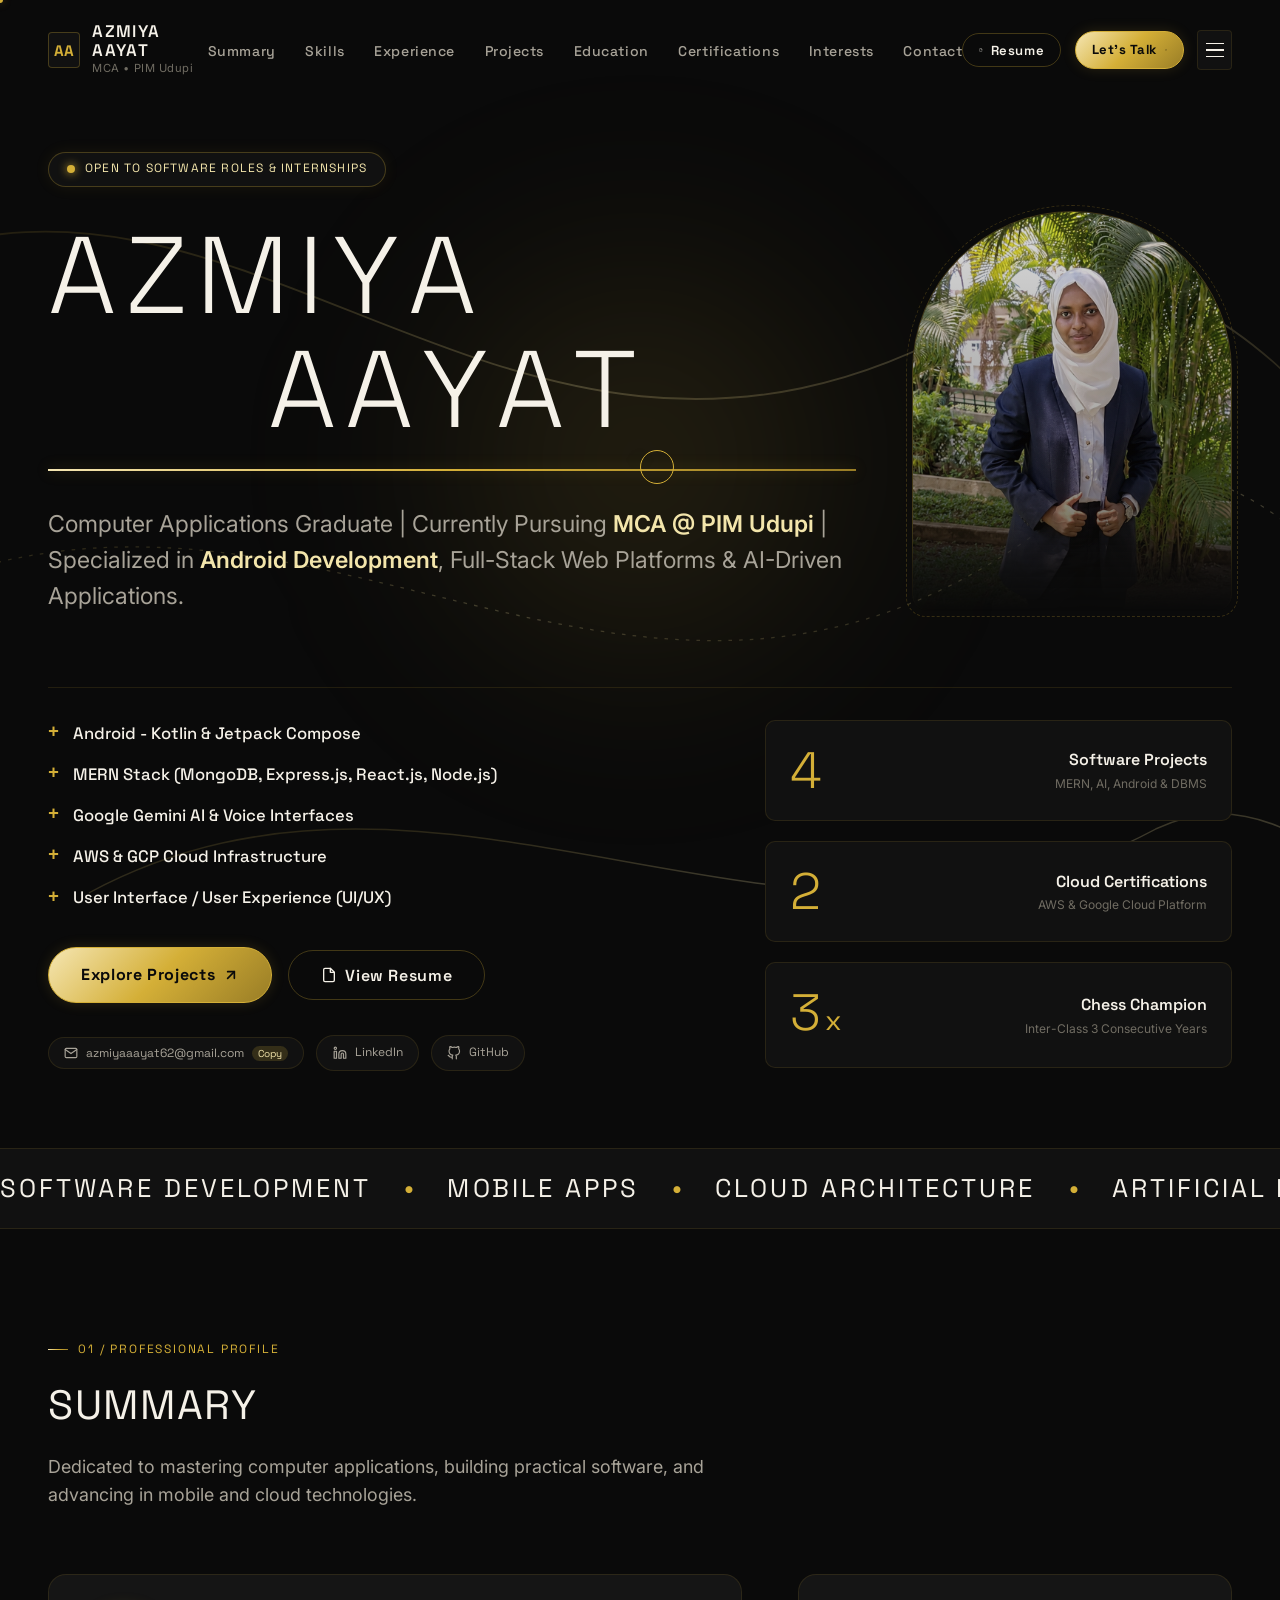
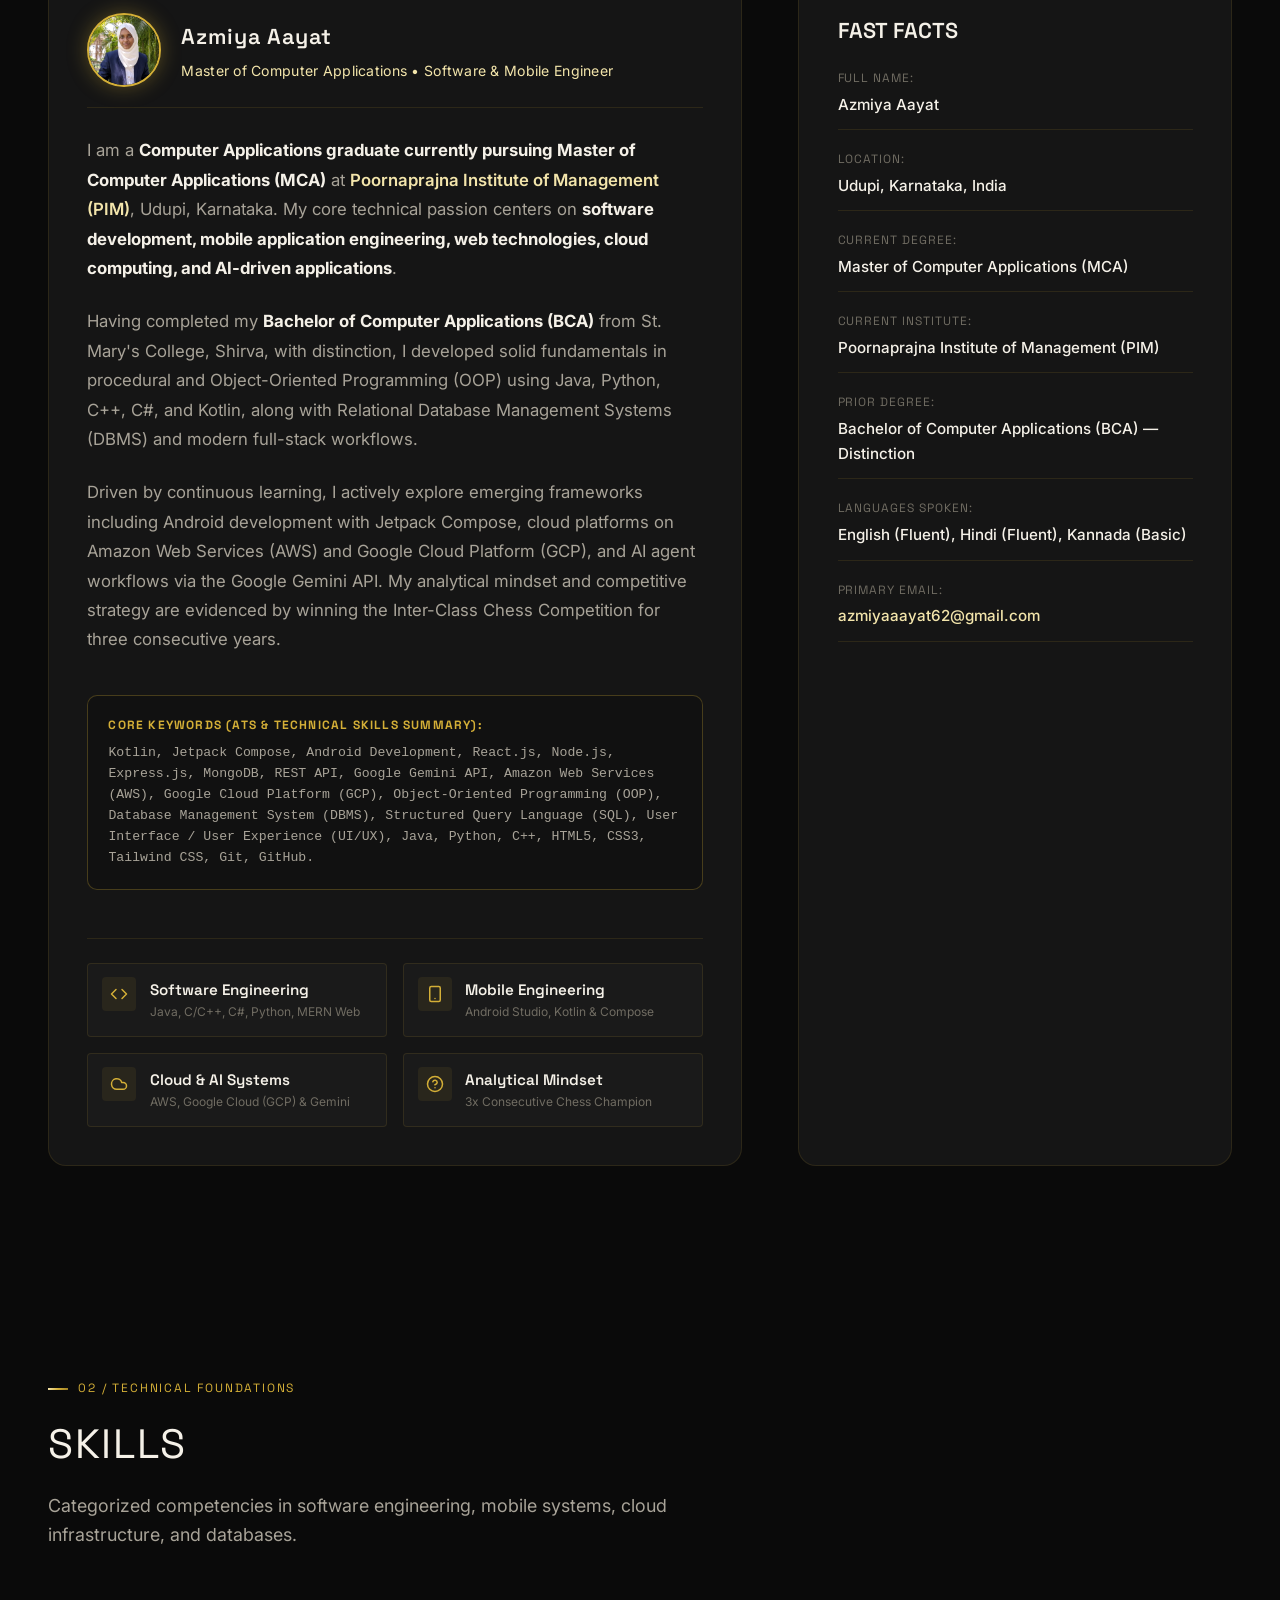
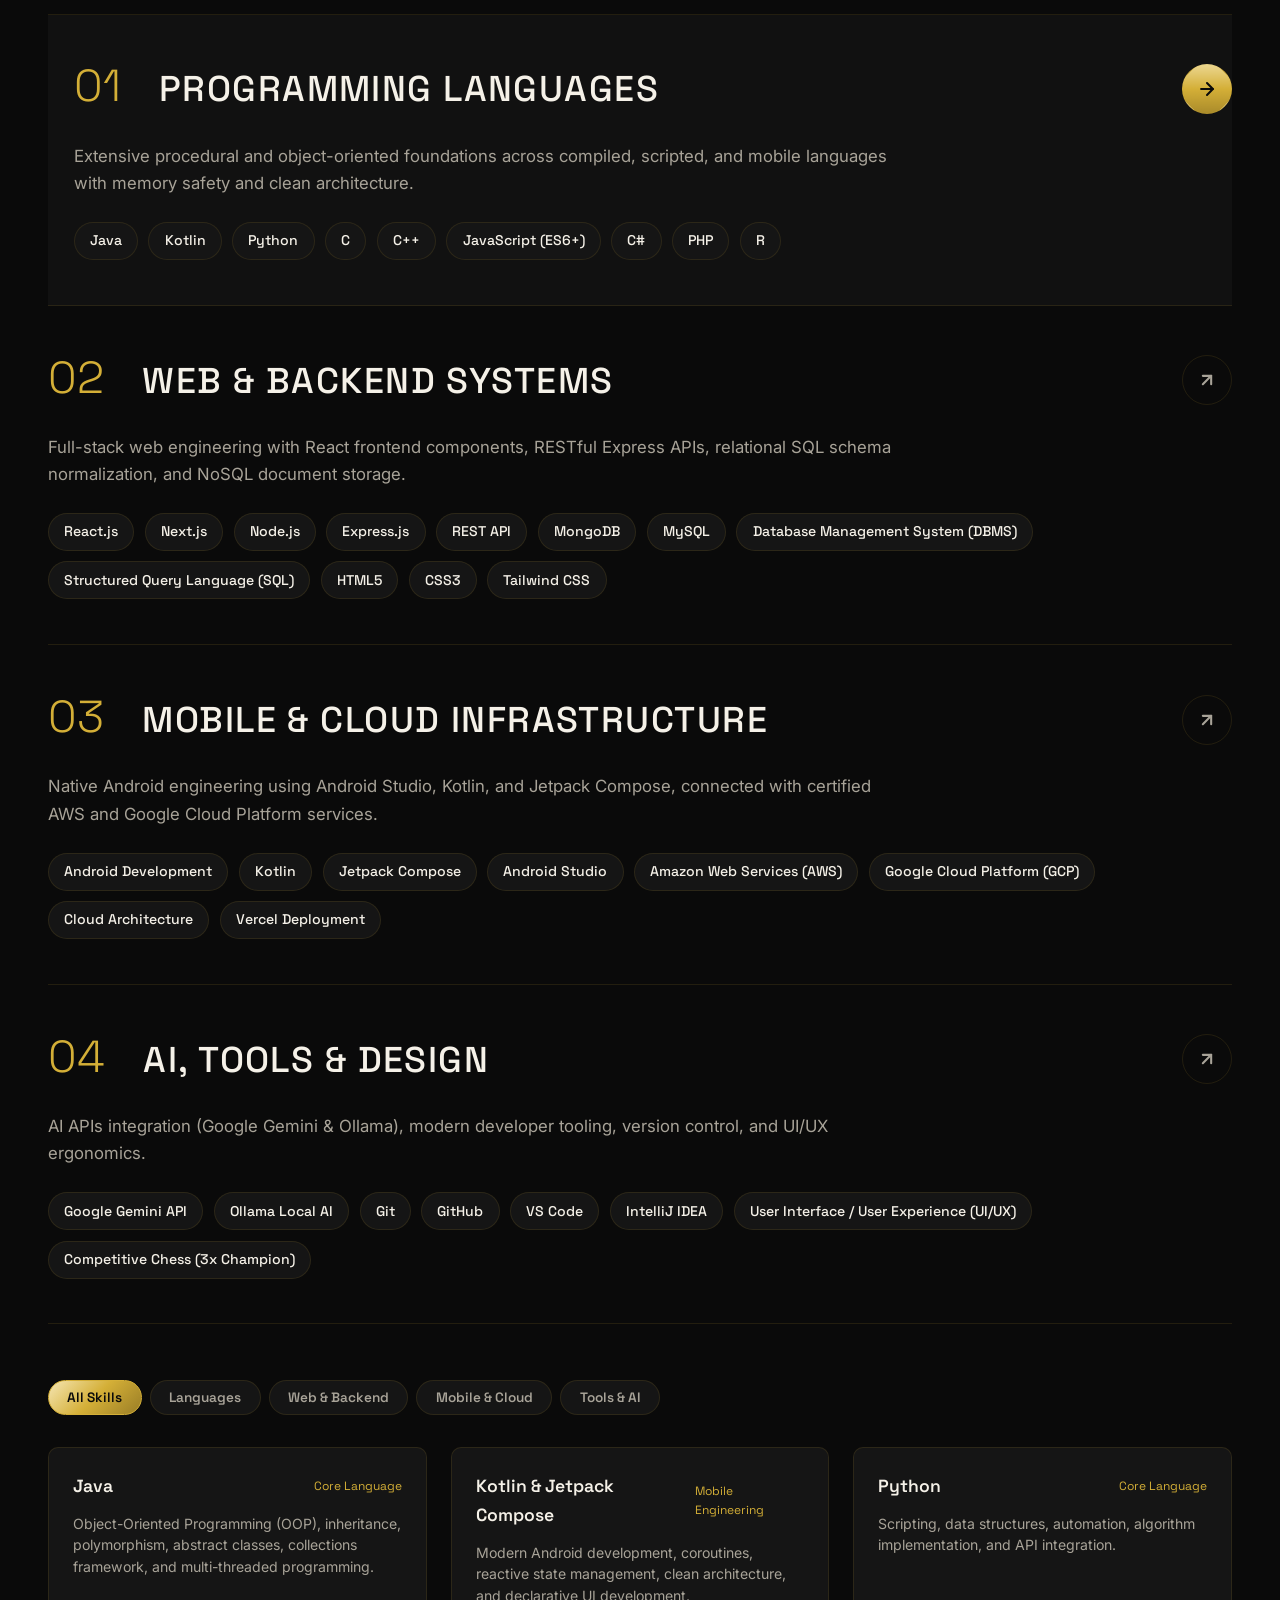
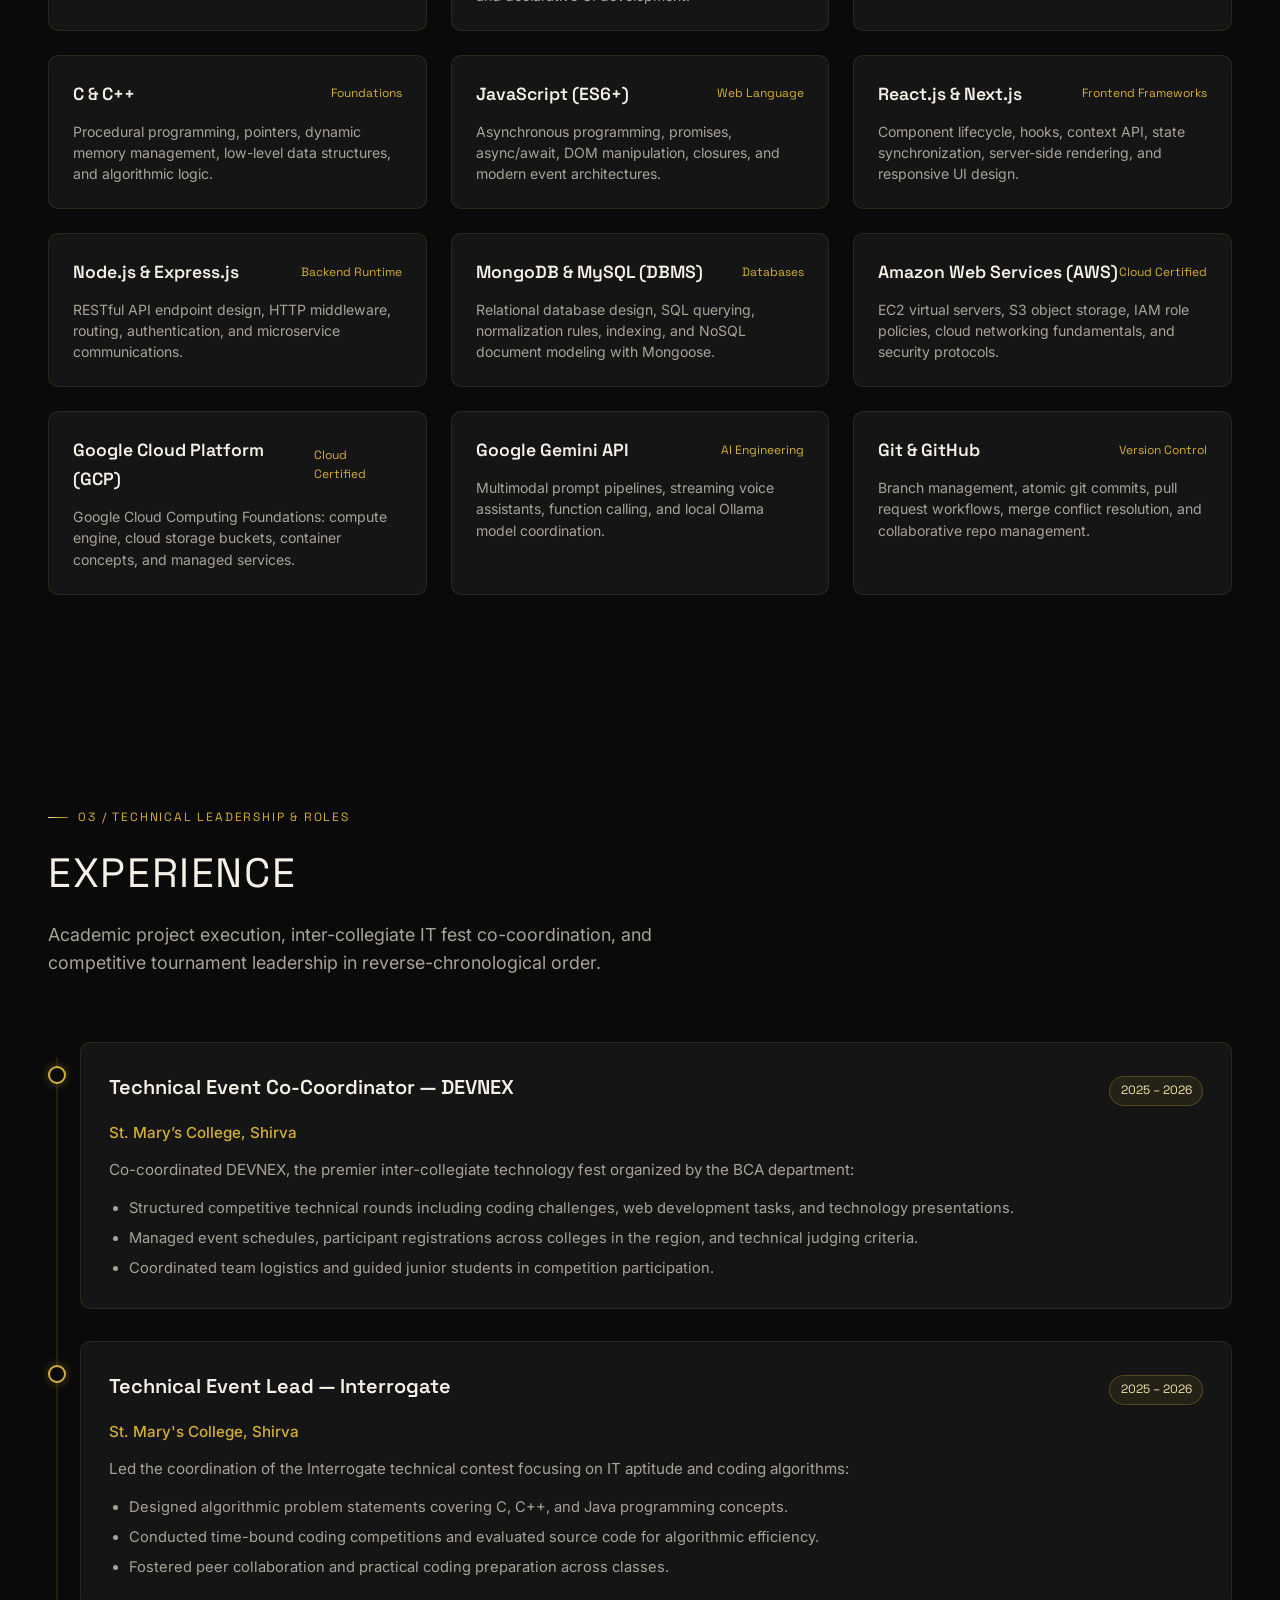
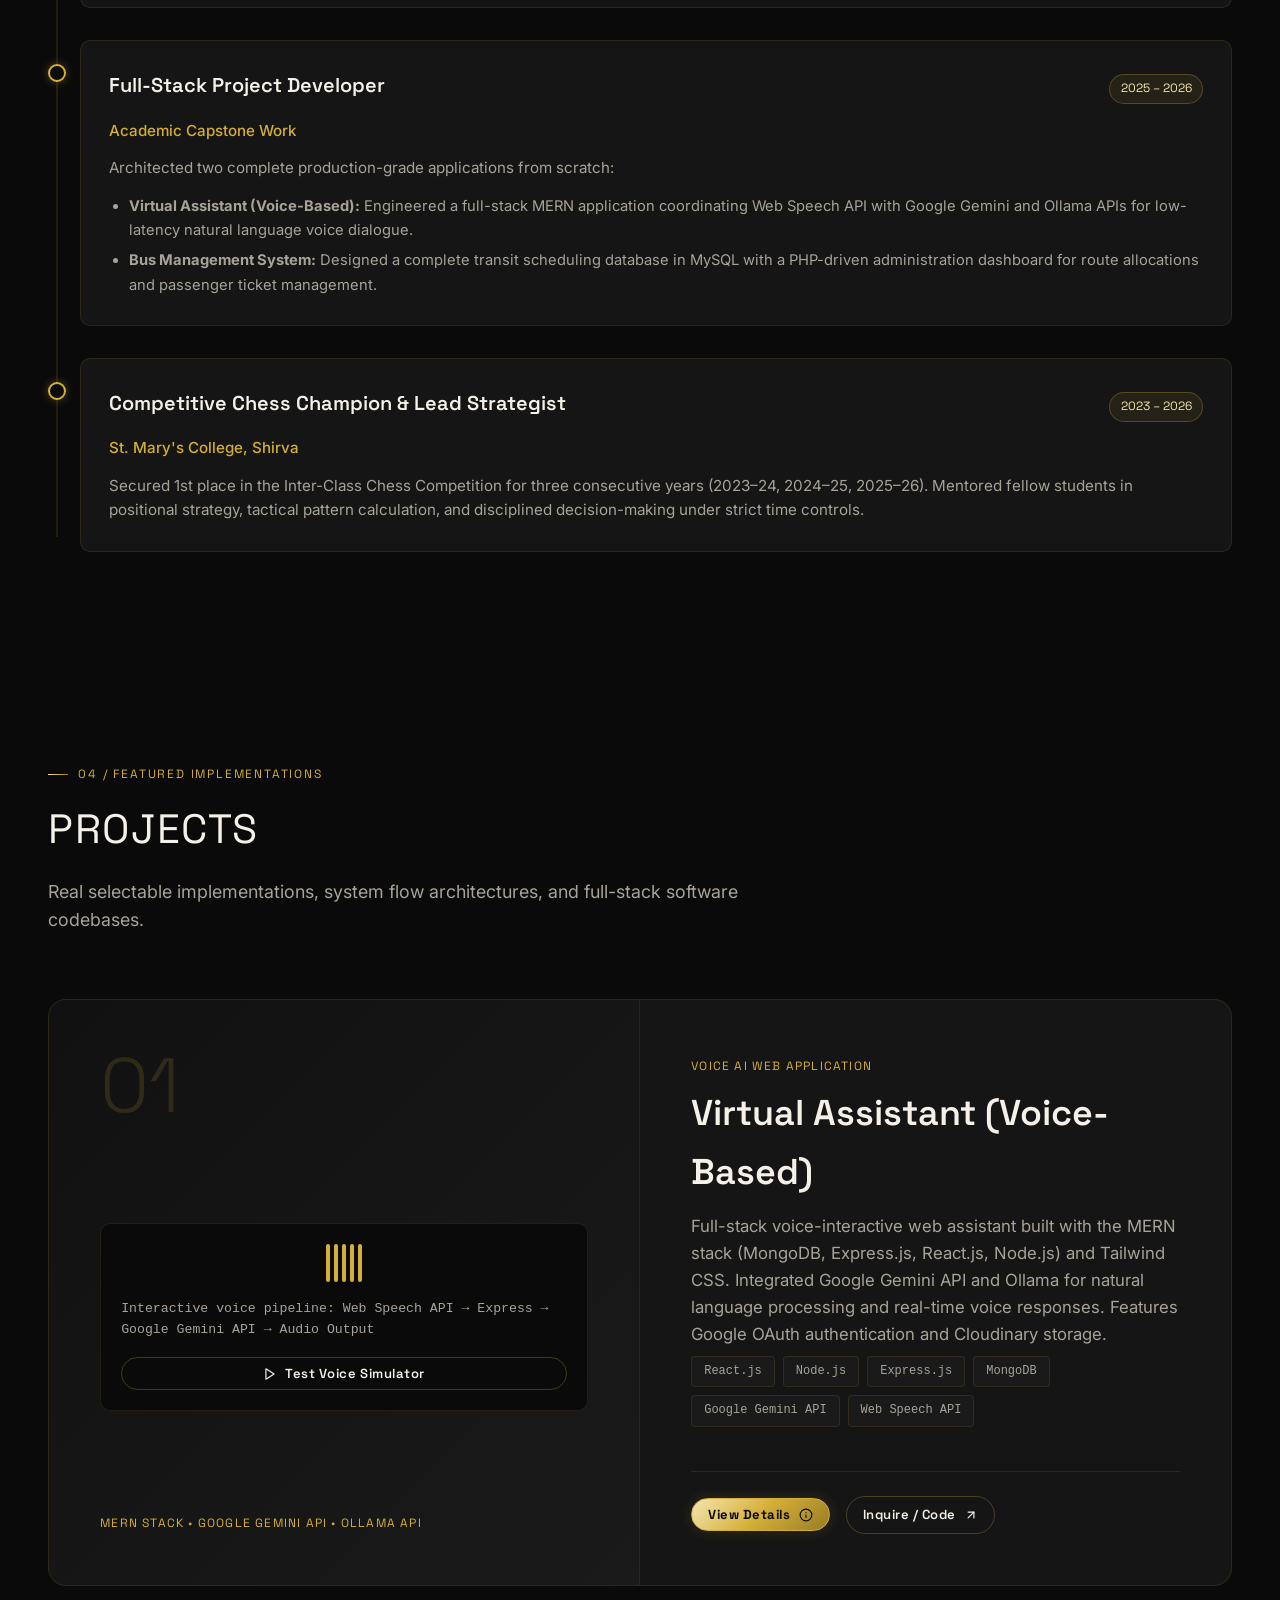
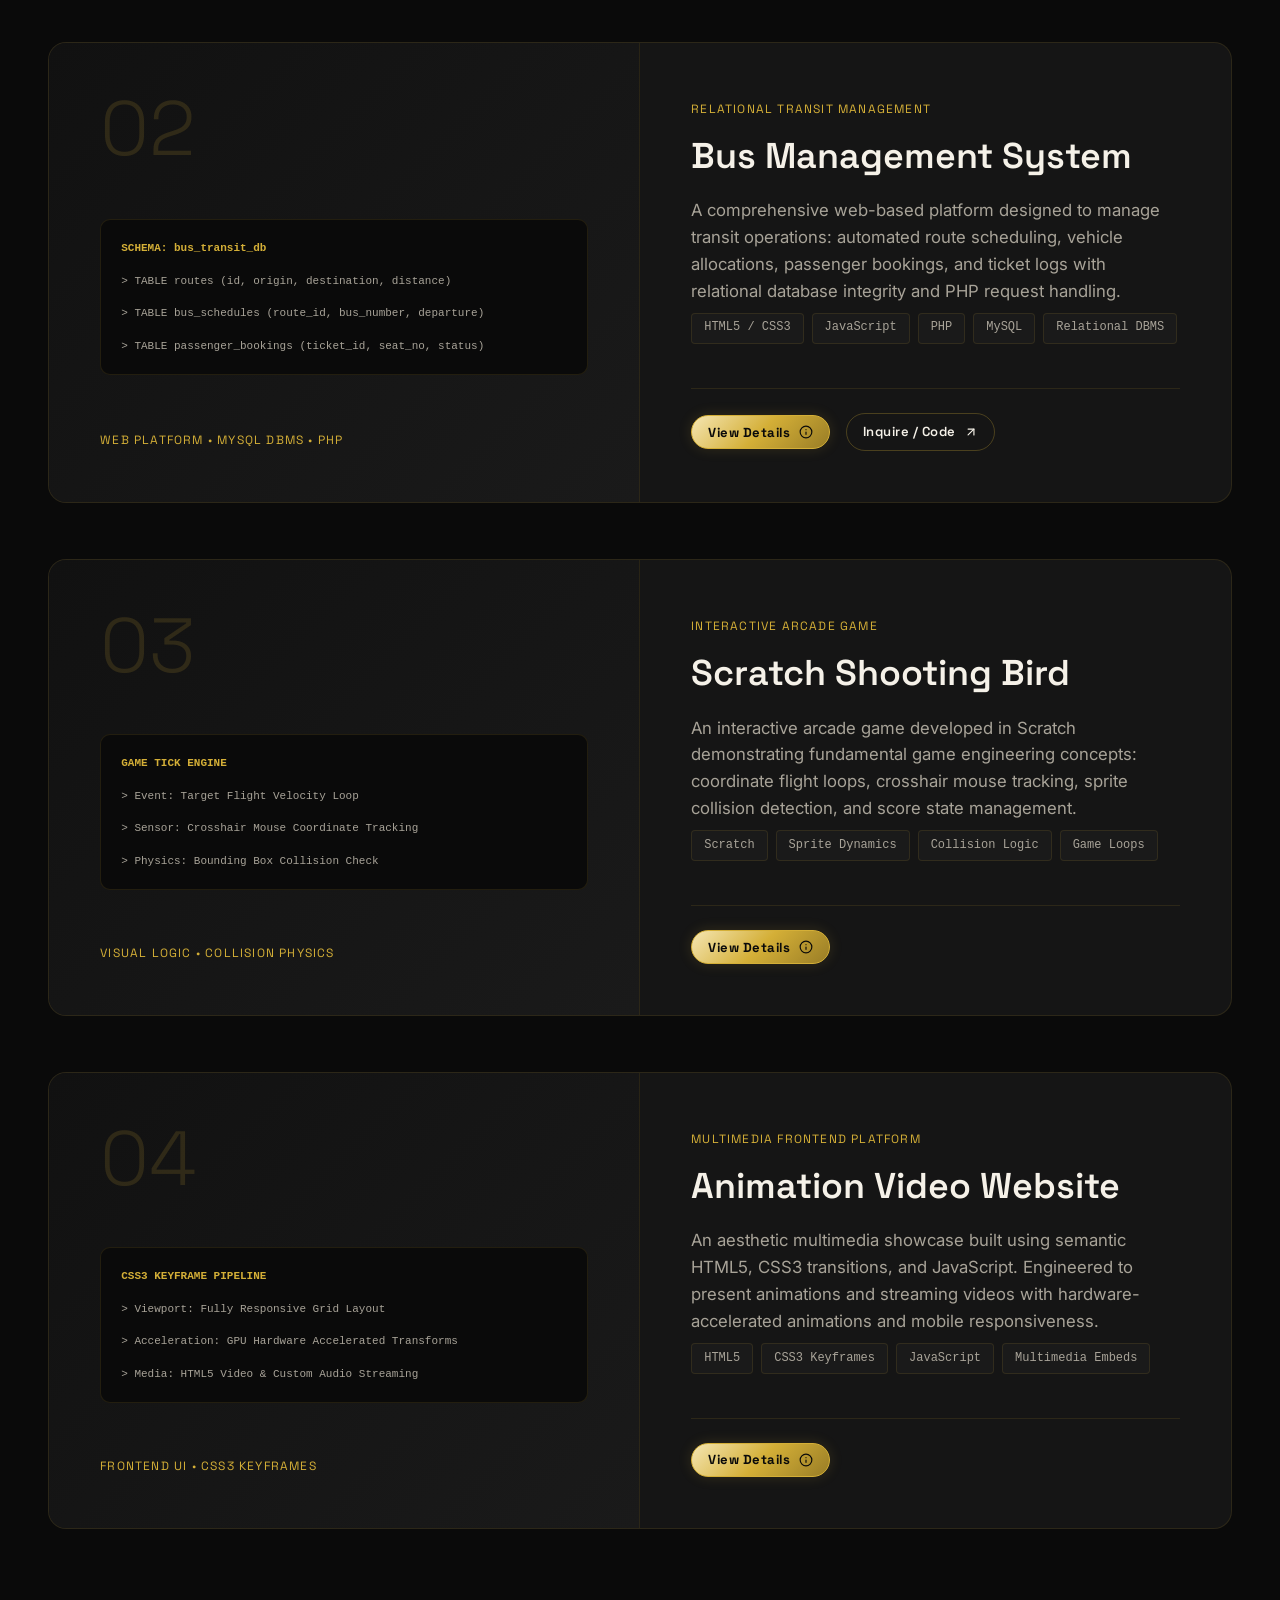
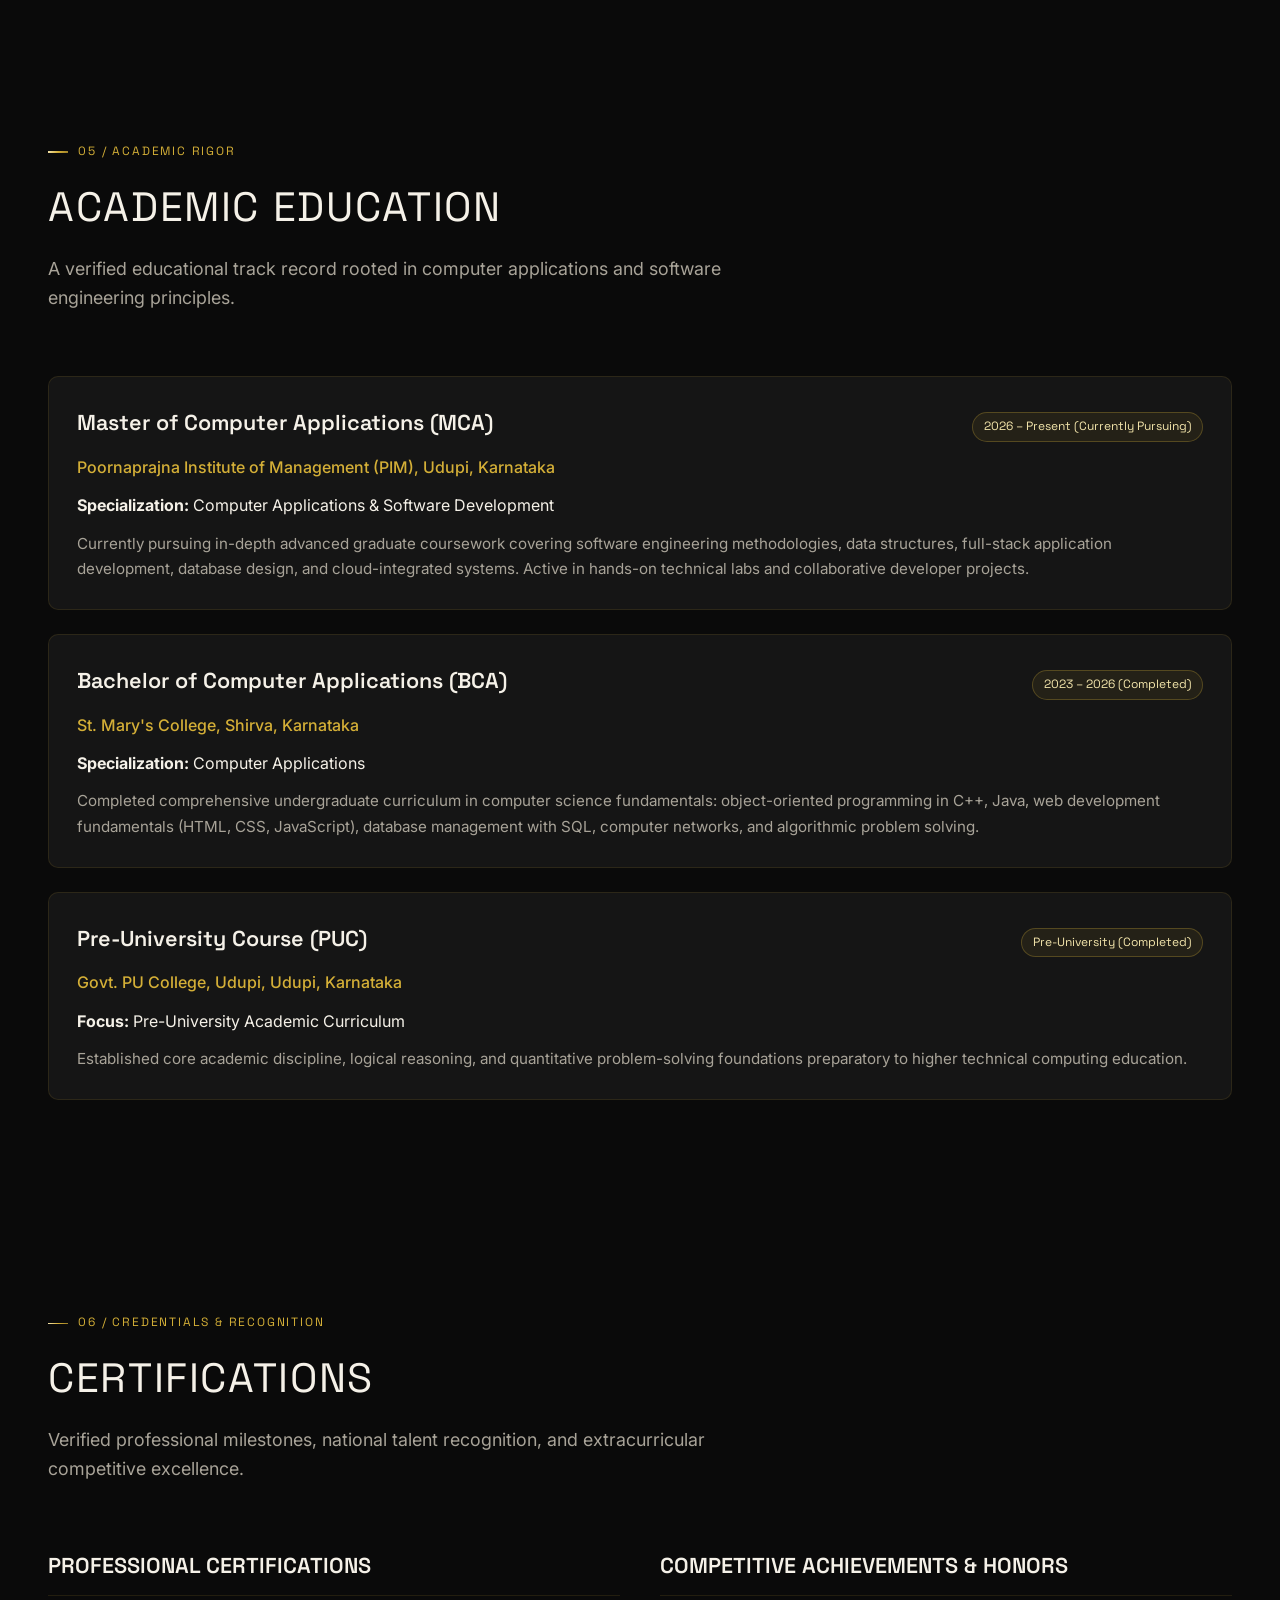
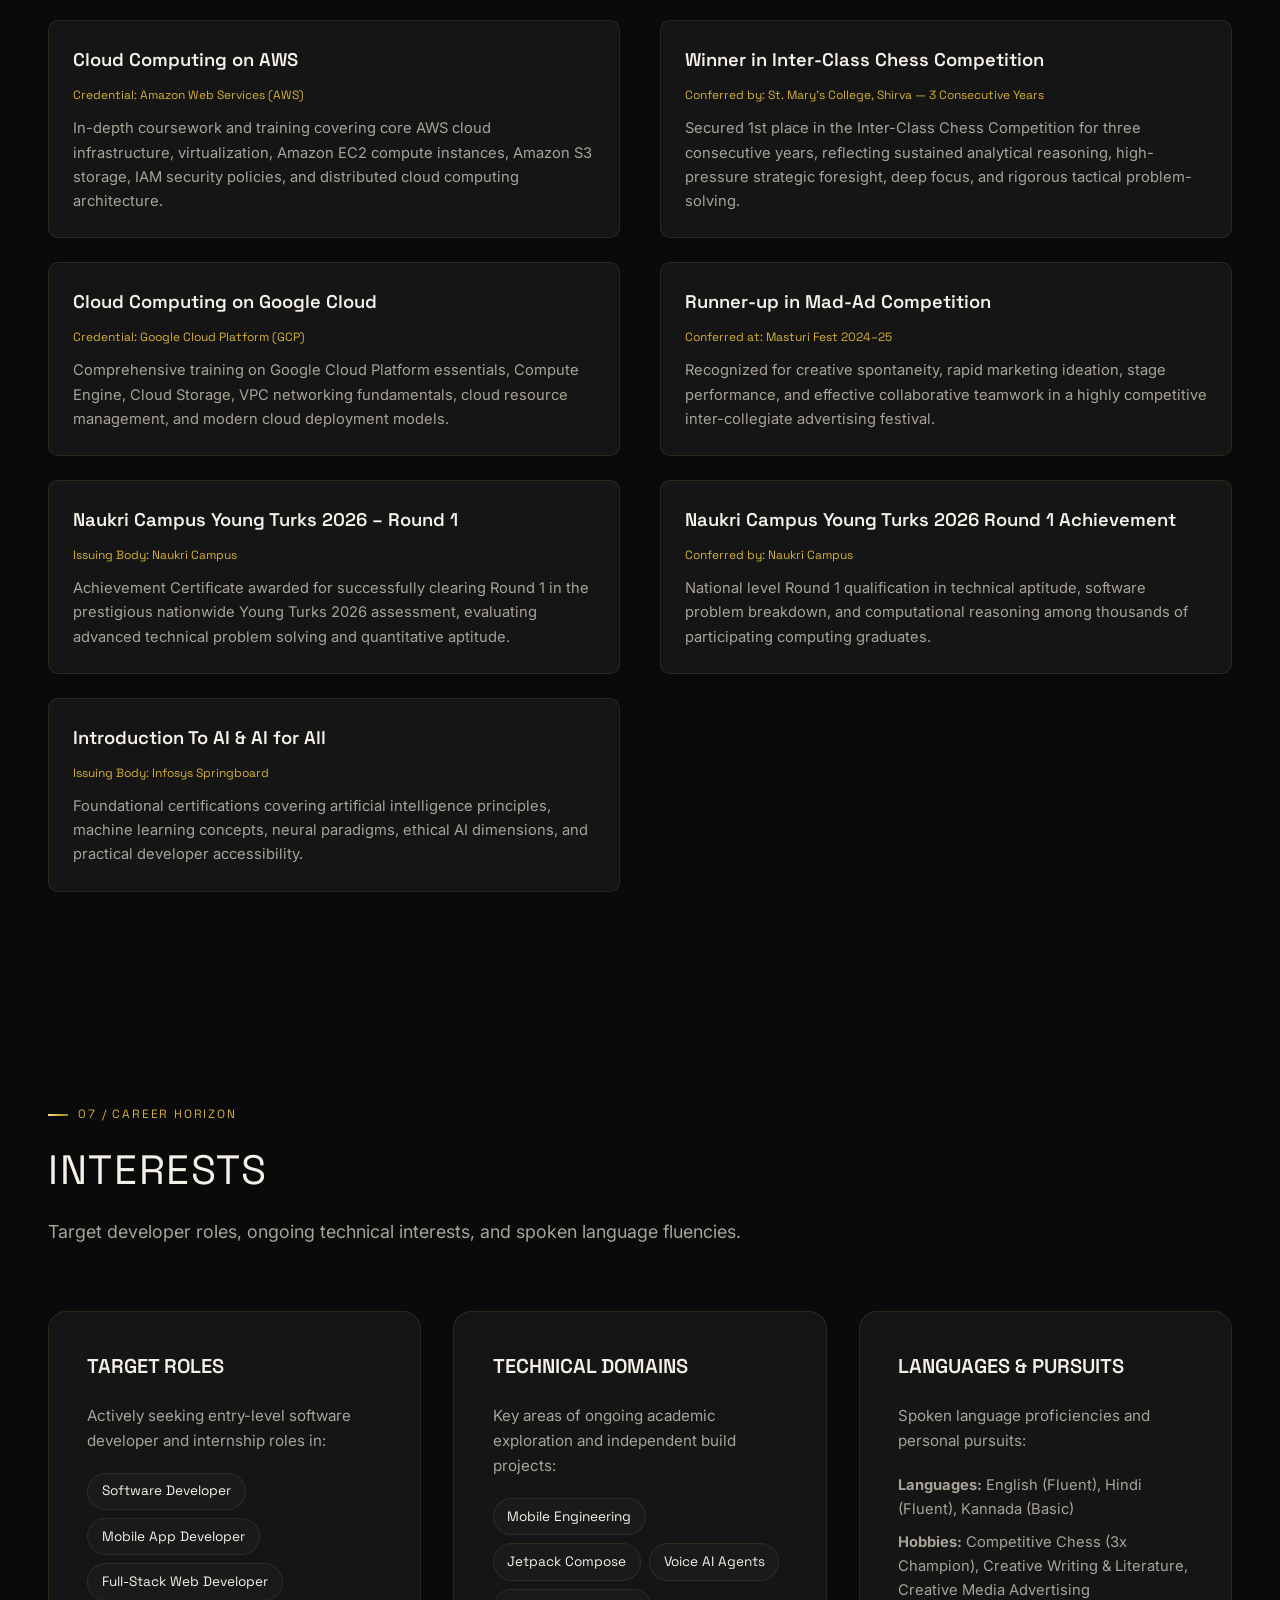
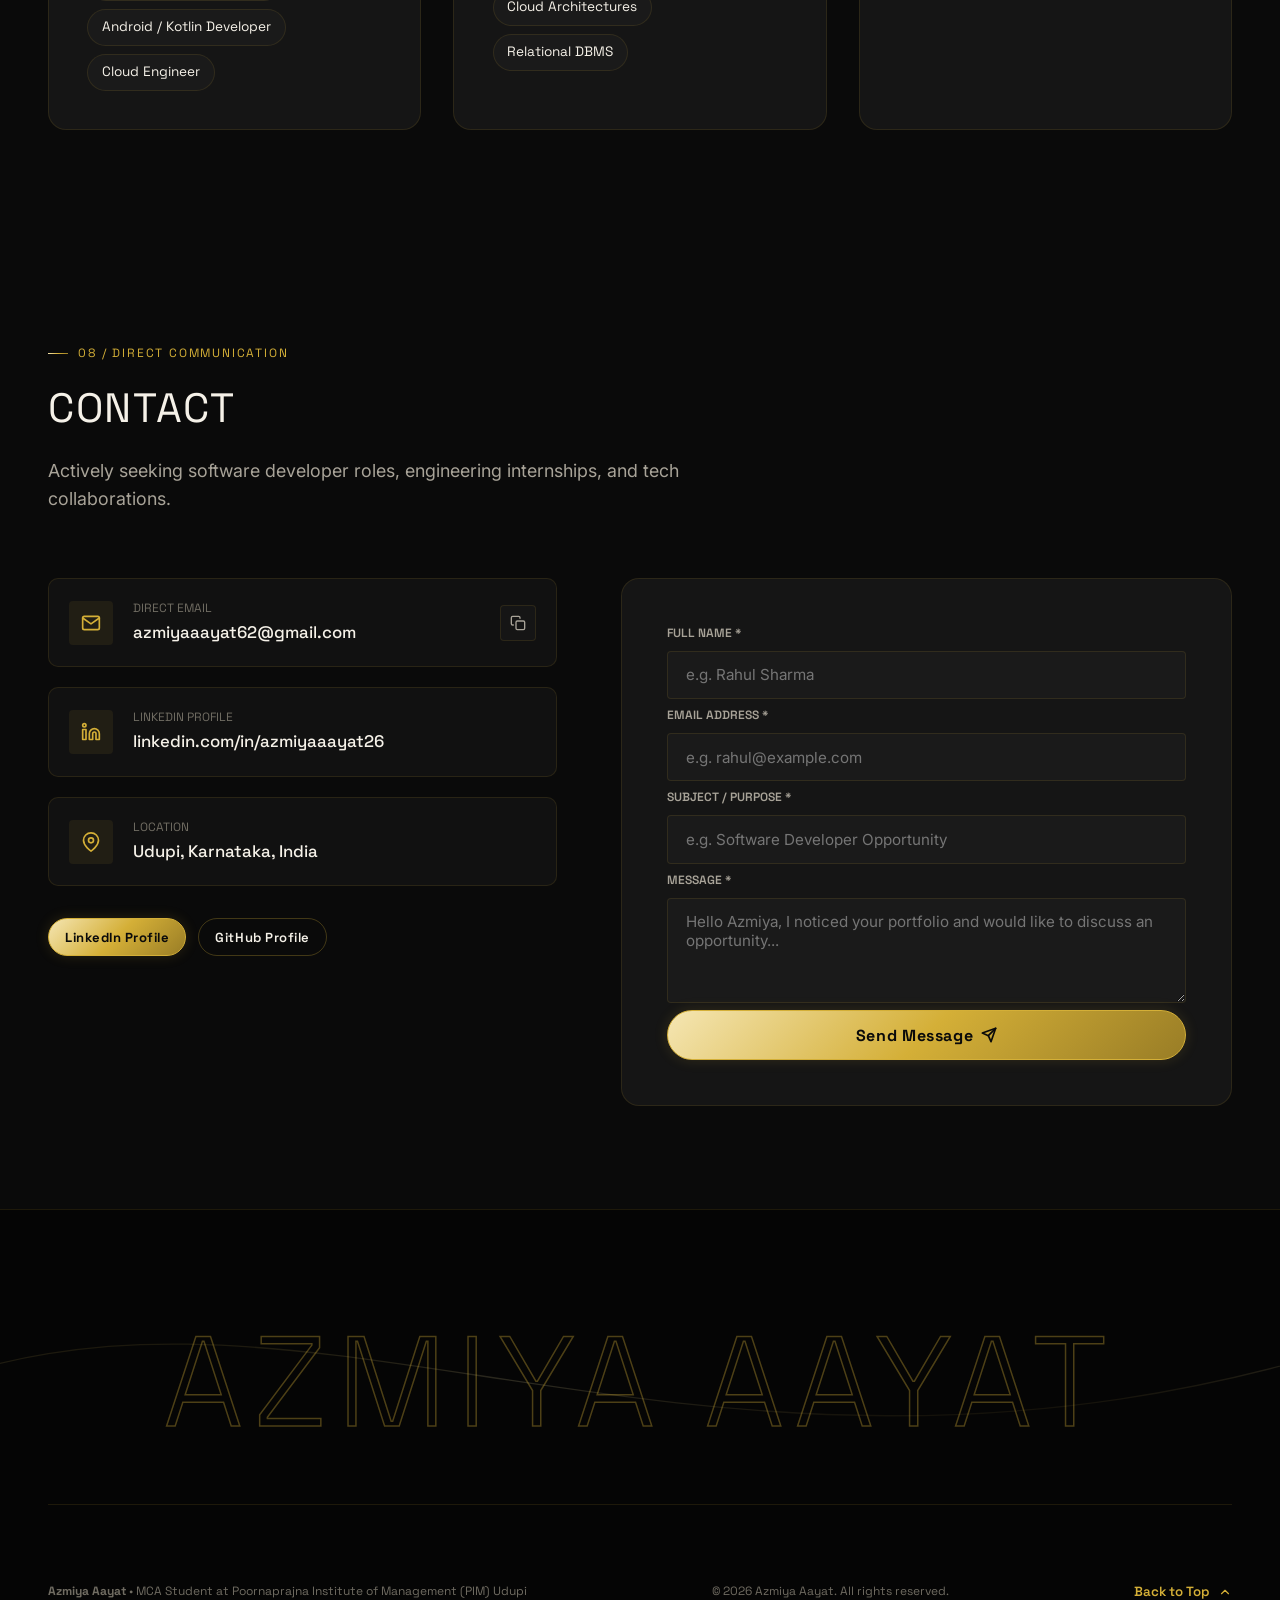
==== commit 11b469c6: "Remove project years from ATS resume modal" ====
--- a/index.html
+++ b/index.html
@@ -1864,7 +1864,7 @@
           <div class="ats-item">
             <div class="ats-item-header">
               <span>Virtual Assistant (Voice-Based Assistant) | MERN Stack &amp; Google Gemini API</span>
-              <span>2025-2026</span>
+              
             </div>
             <p>Engineered voice-interactive application coordinating Web Speech API with Google Gemini and Ollama APIs
               for natural language dialogue. Implemented Google OAuth and MongoDB storage.</p>
@@ -1872,7 +1872,7 @@
           <div class="ats-item">
             <div class="ats-item-header">
               <span>Bus Management System | Java</span>
-              <span>2024</span>
+              
             </div>
             <p>Developed transit schedule database in MySQL with admin interface to handle bus routes, timetables, and
               passenger ticket records with relational integrity.</p>
@@ -1880,7 +1880,7 @@
           <div class="ats-item">
             <div class="ats-item-header">
               <span>Scratch Shooting Bird | Interactive Game</span>
-              <span>2023</span>
+              
             </div>
             <p>Programmed flight velocity algorithms, collision boundaries, and coordinate tracking logic in Scratch.
             </p>
@@ -1888,7 +1888,7 @@
           <div class="ats-item">
             <div class="ats-item-header">
               <span>Animation Video Website | HTML5, CSS3 Keyframes, JavaScript</span>
-              <span>2022</span>
+              
             </div>
             <p>Designed multimedia responsive website with hardware-accelerated animations and streaming video embeds.
             </p>
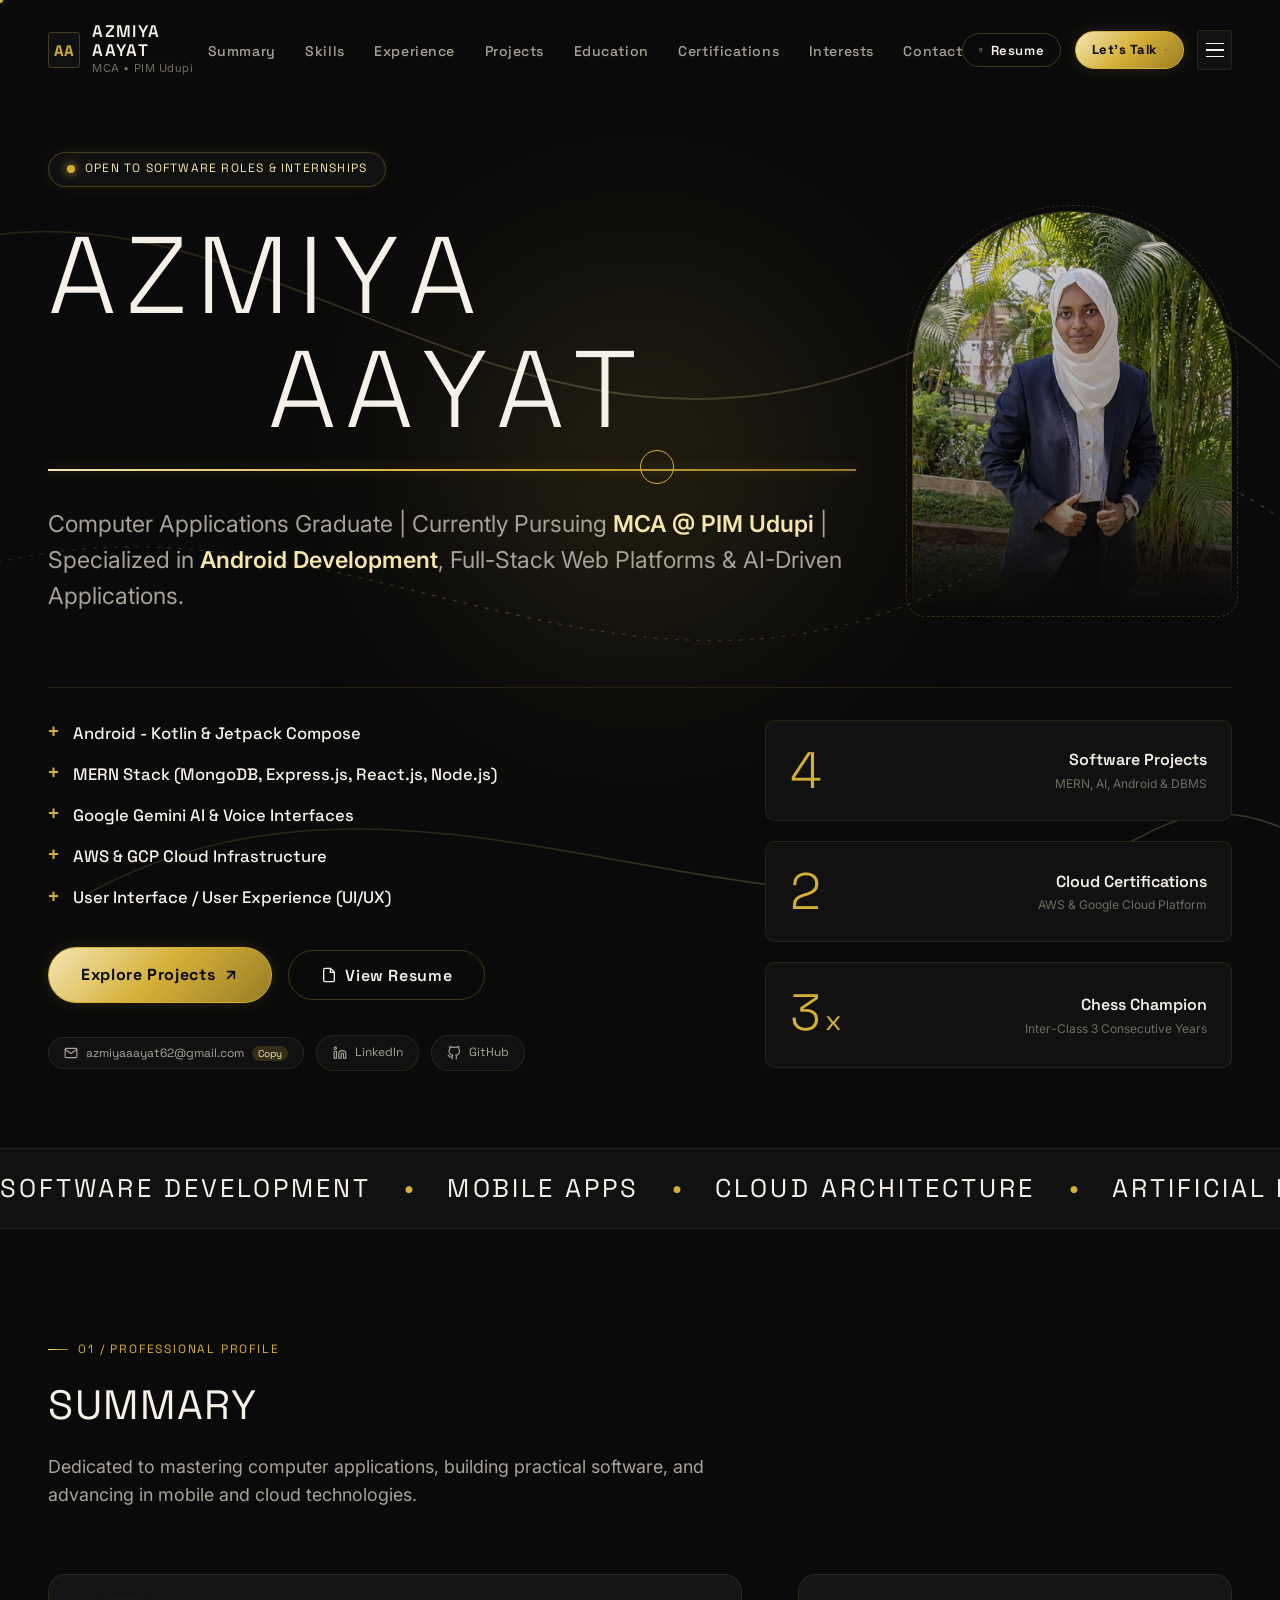
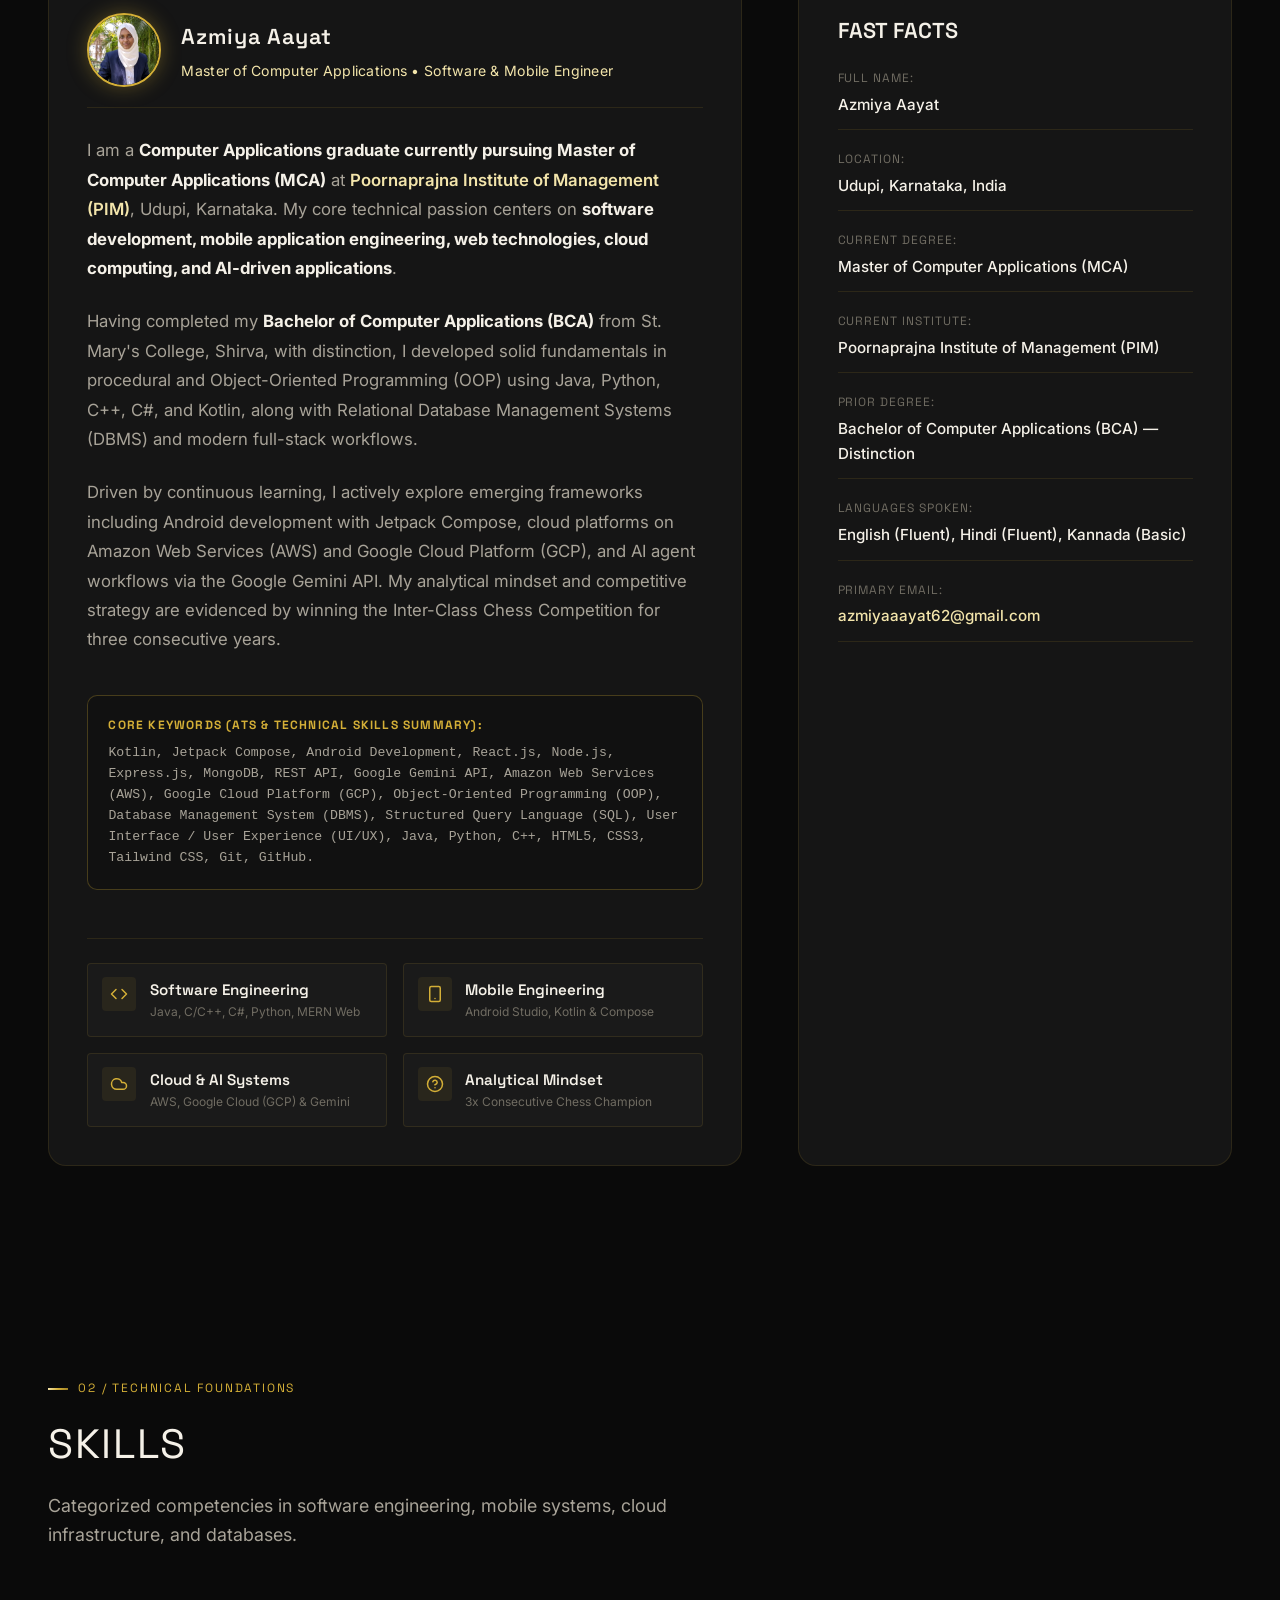
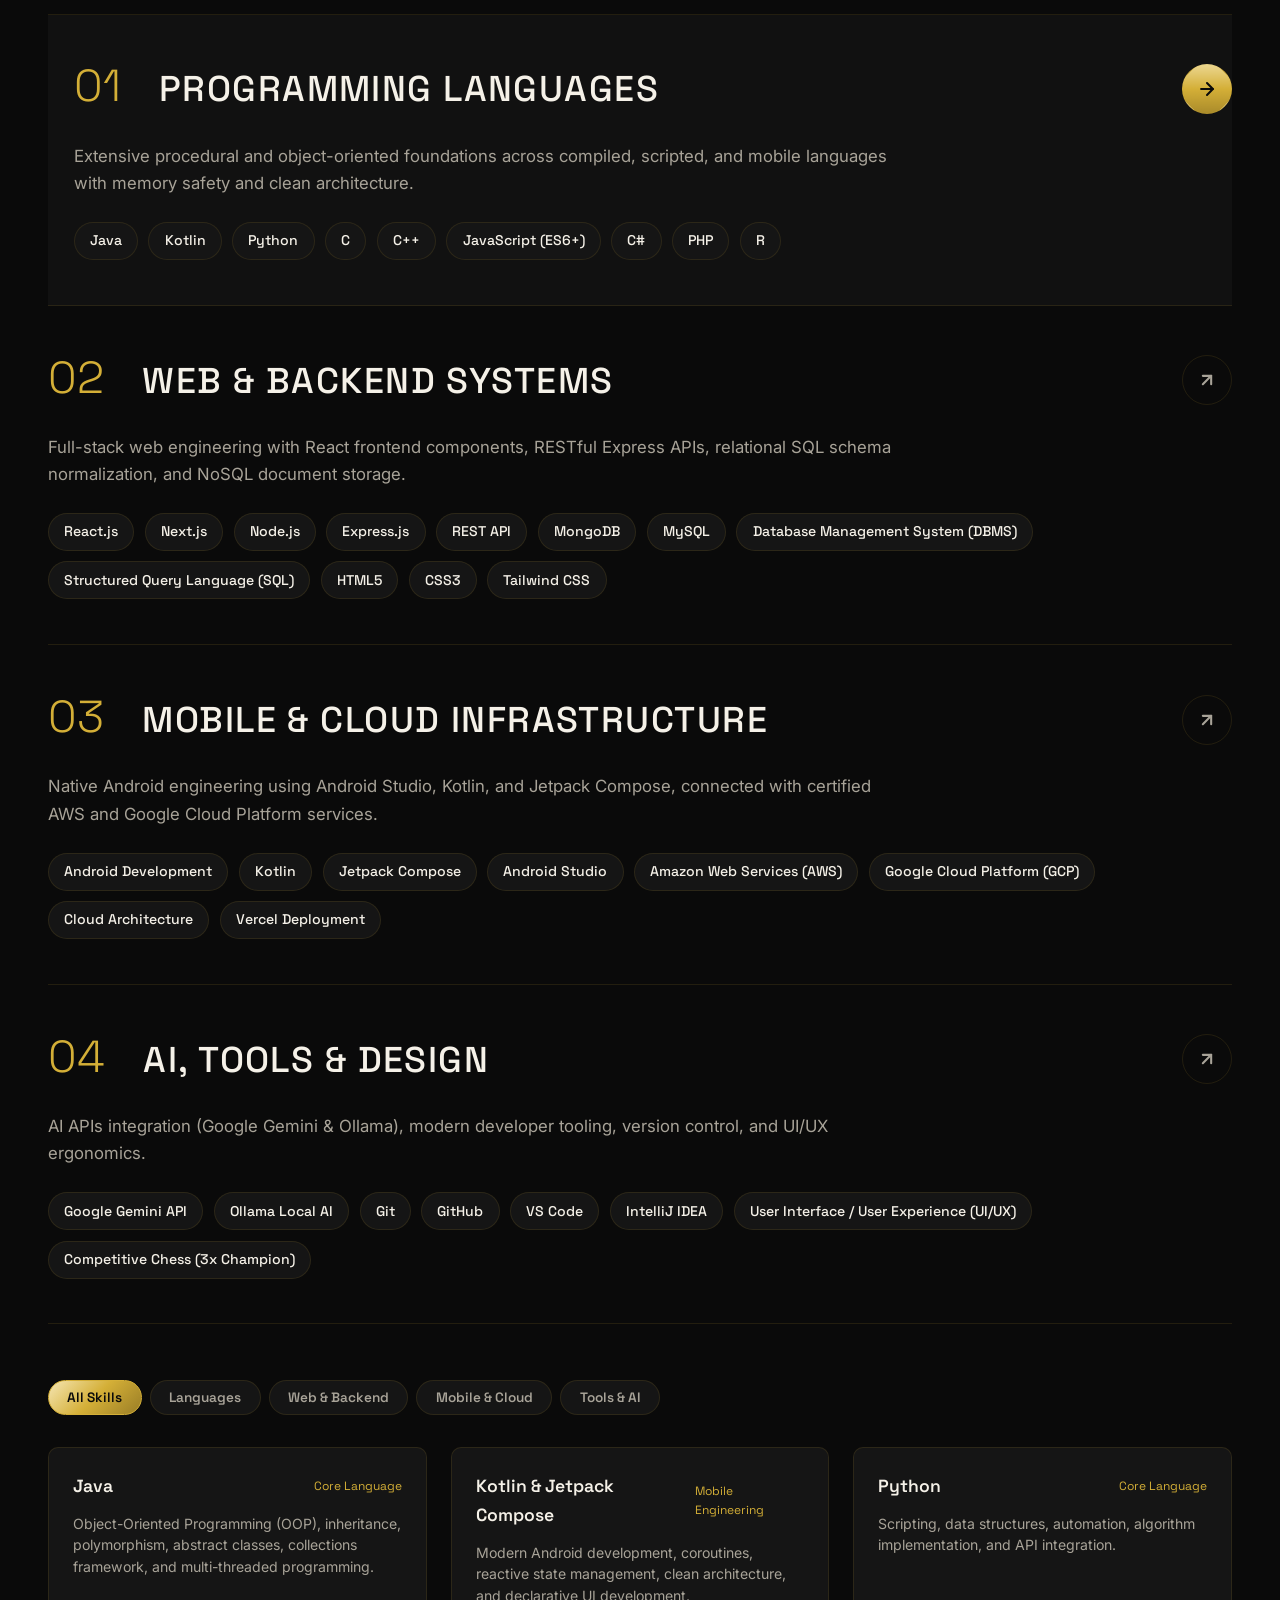
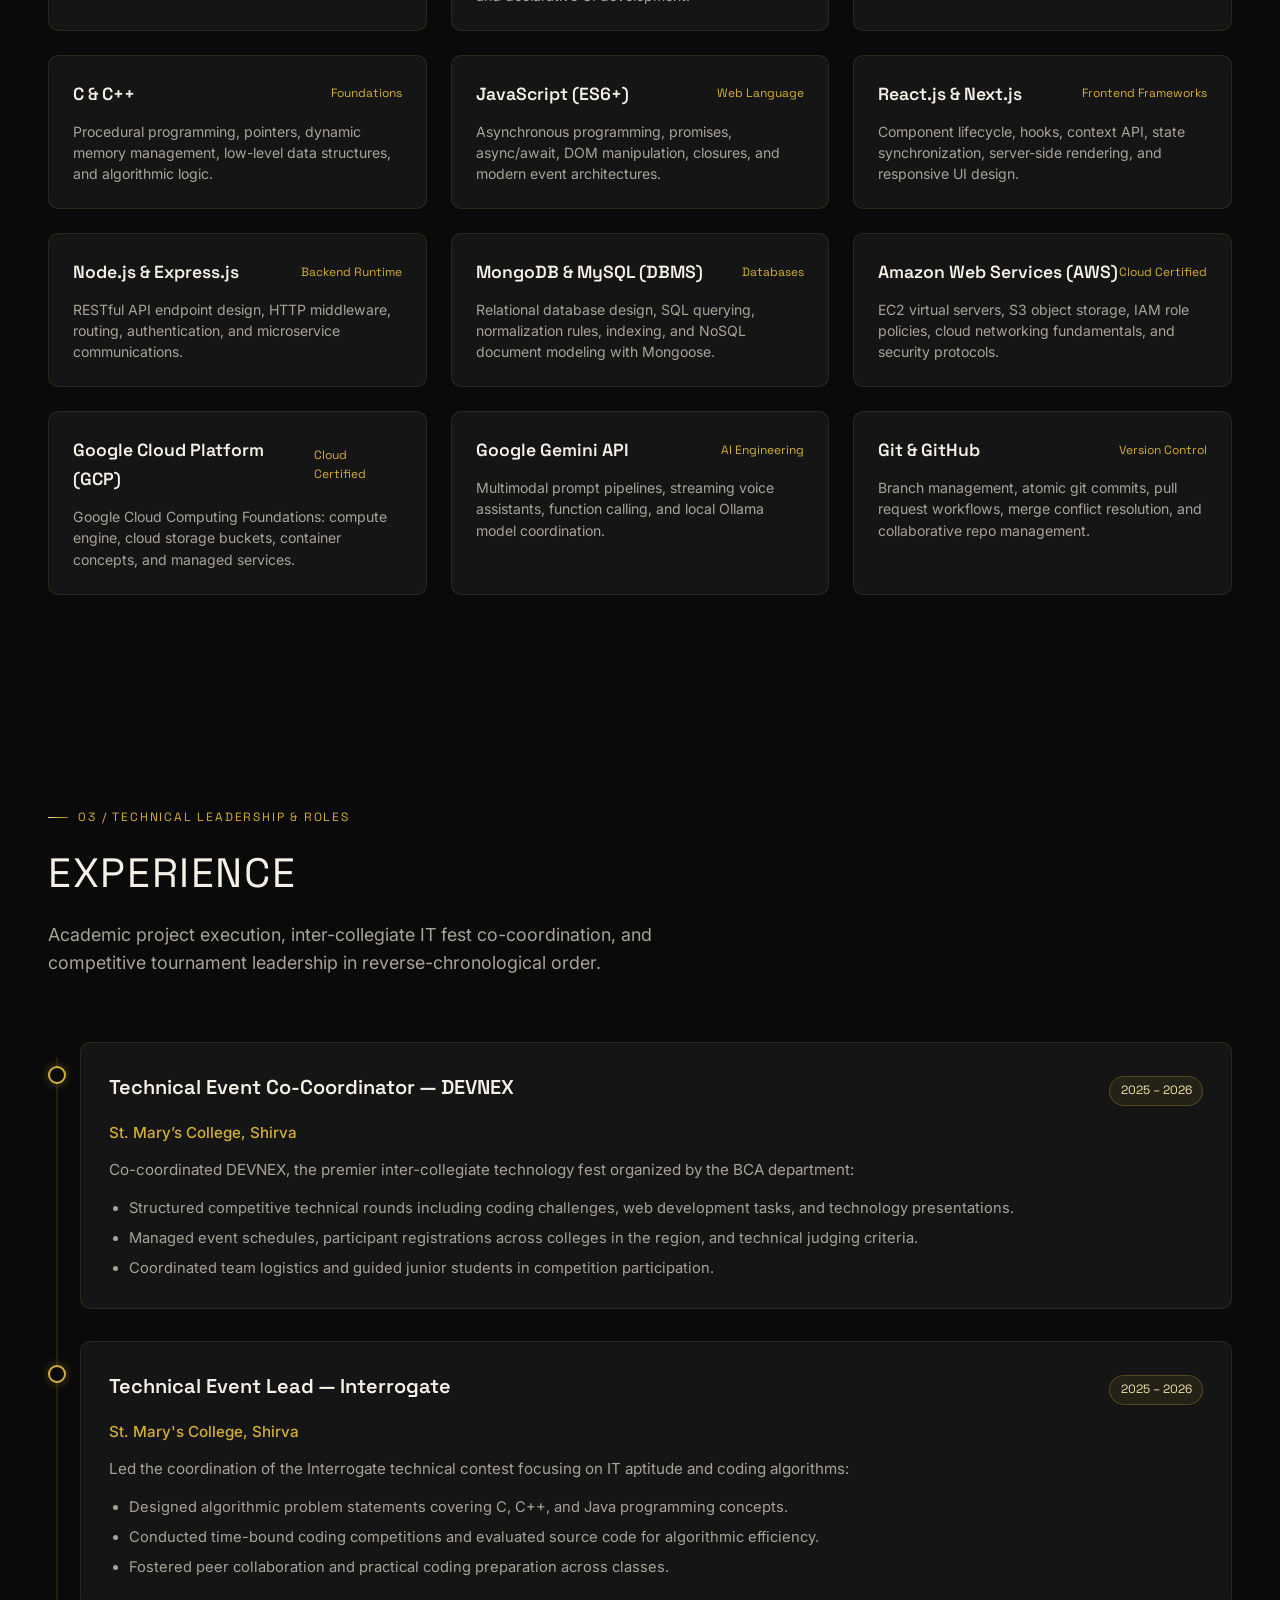
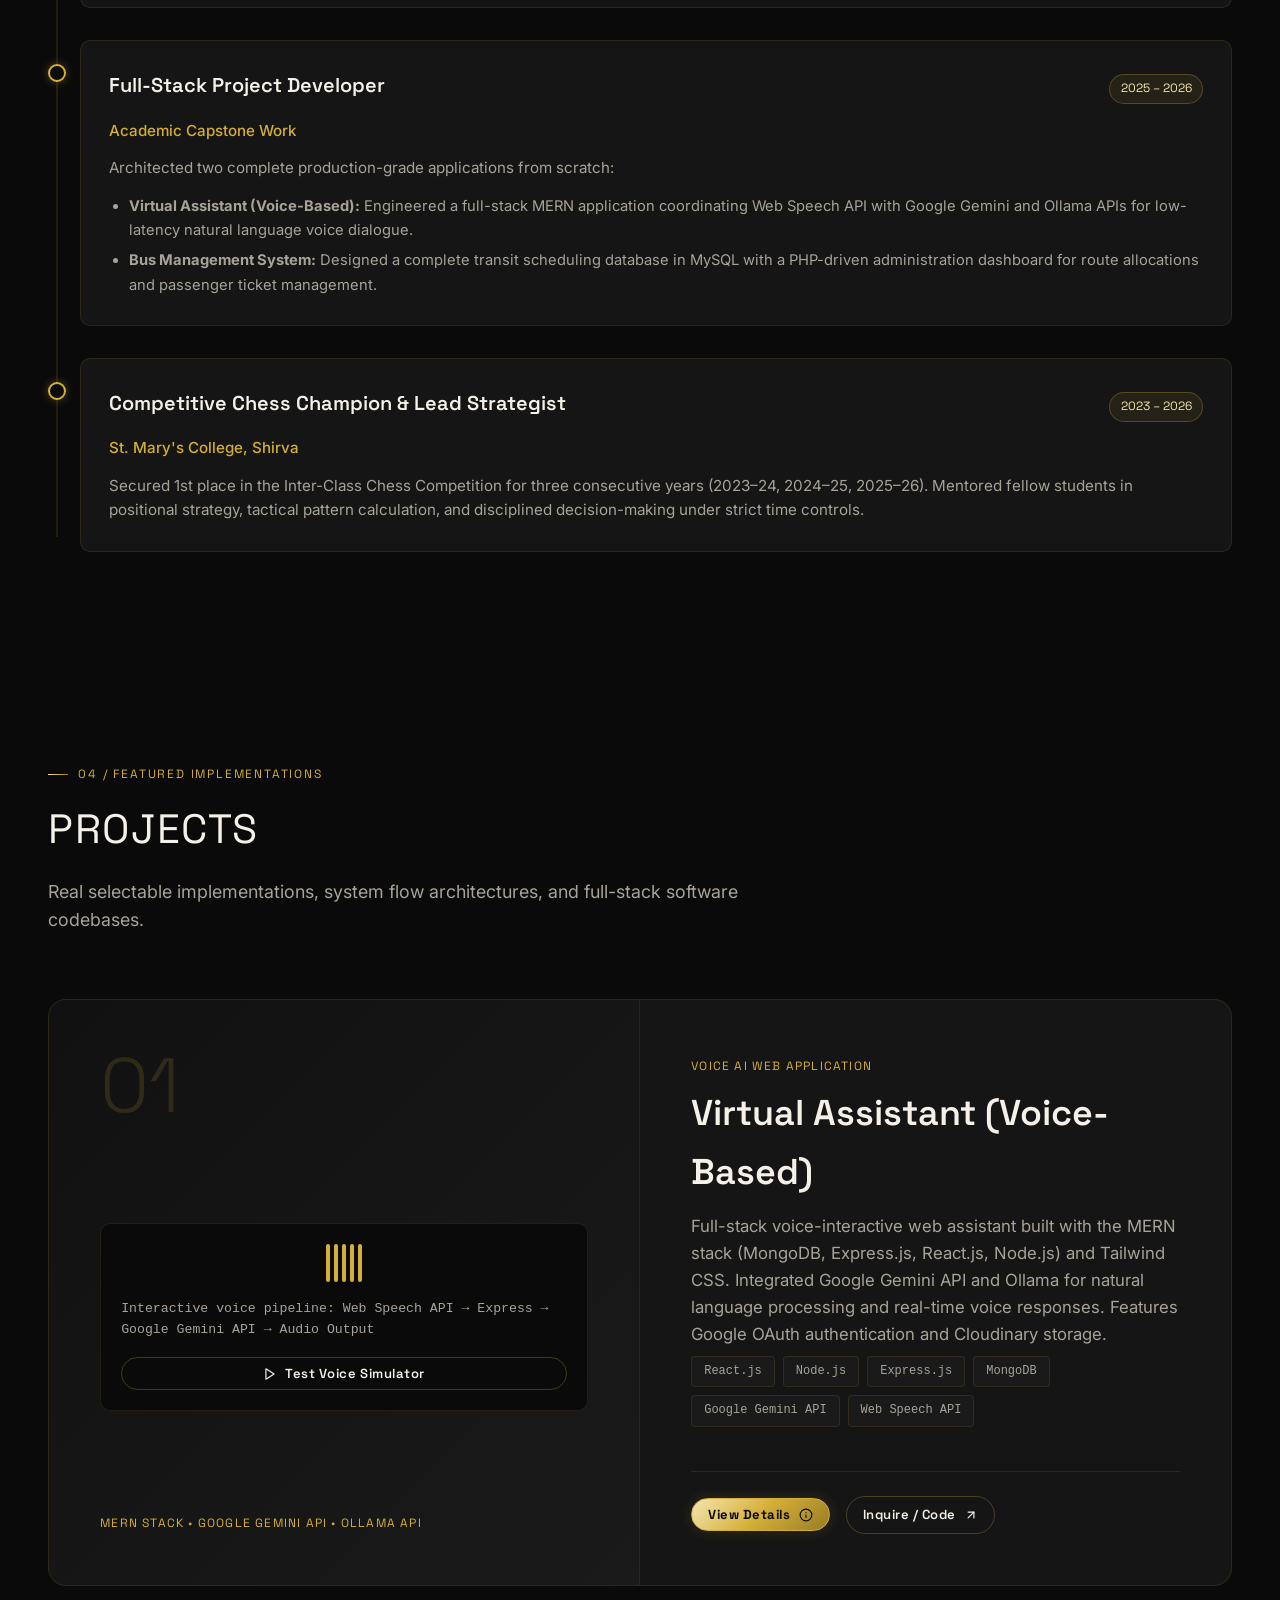
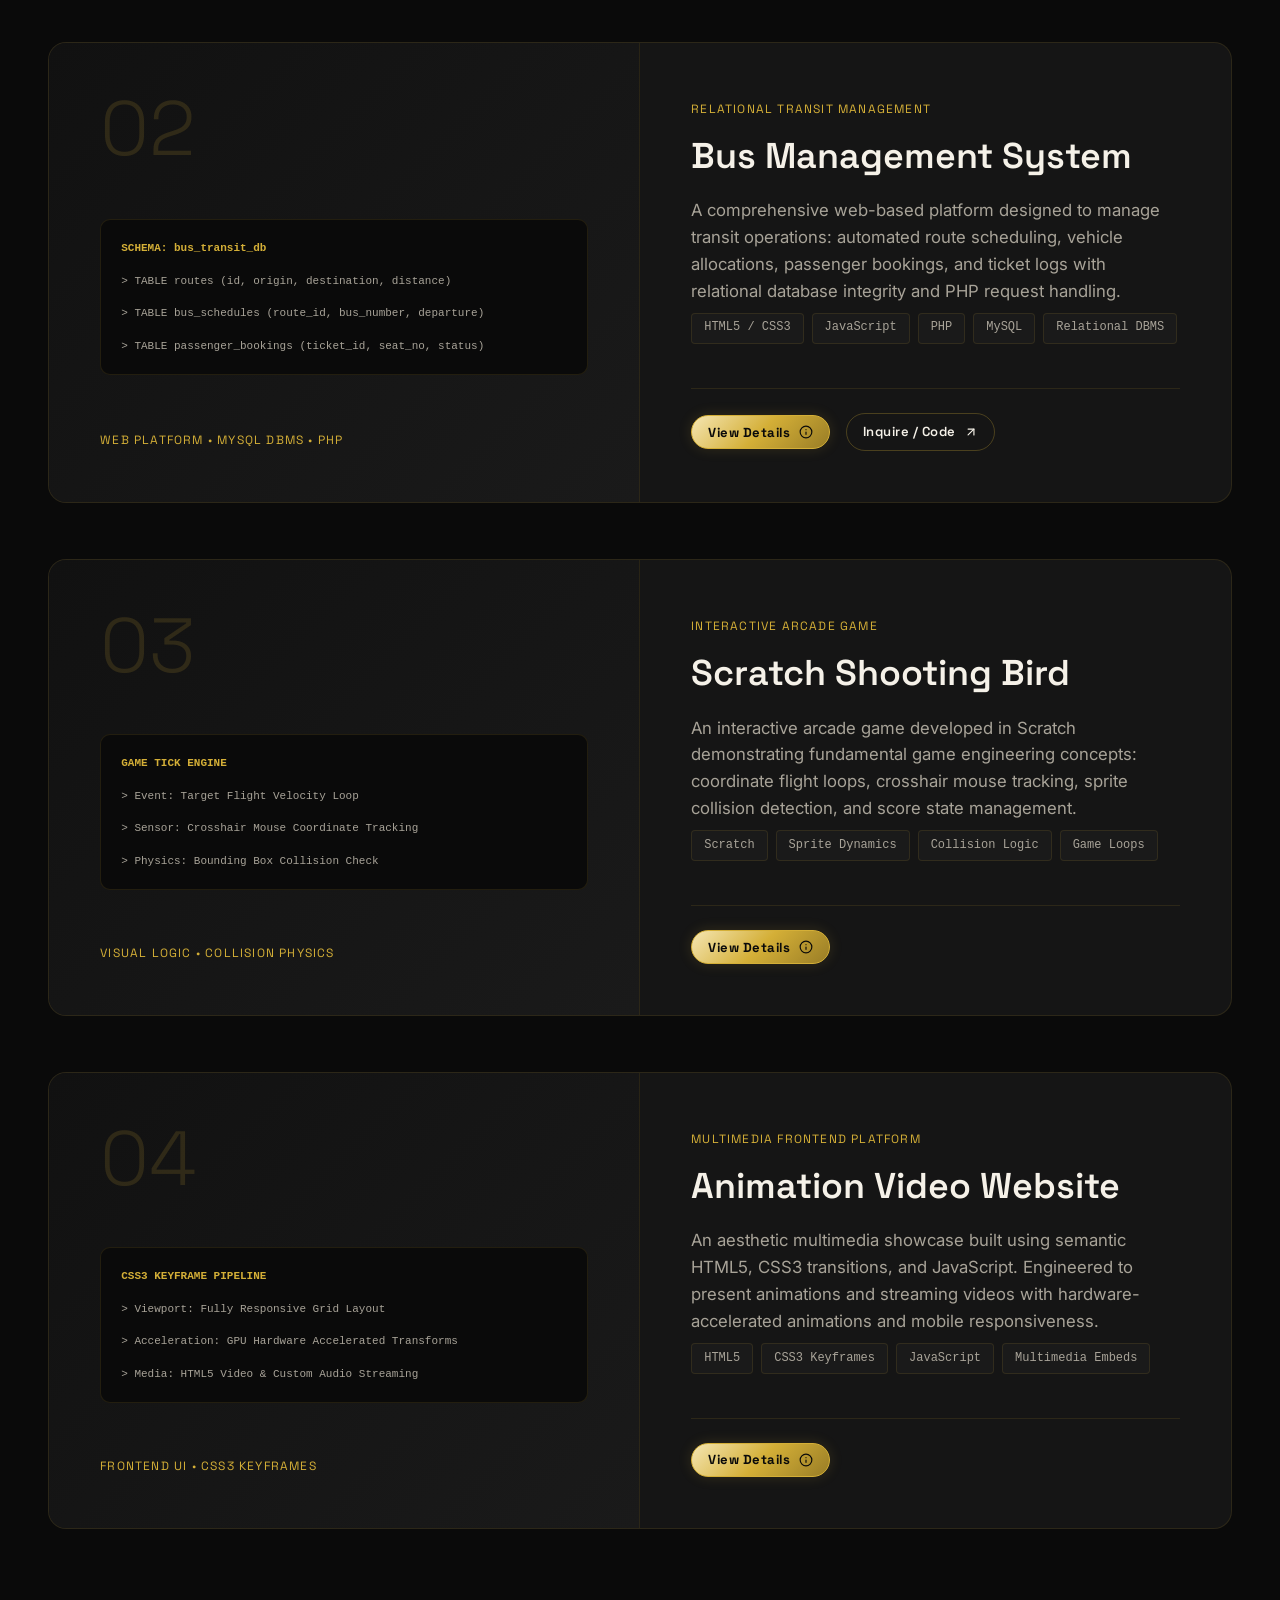
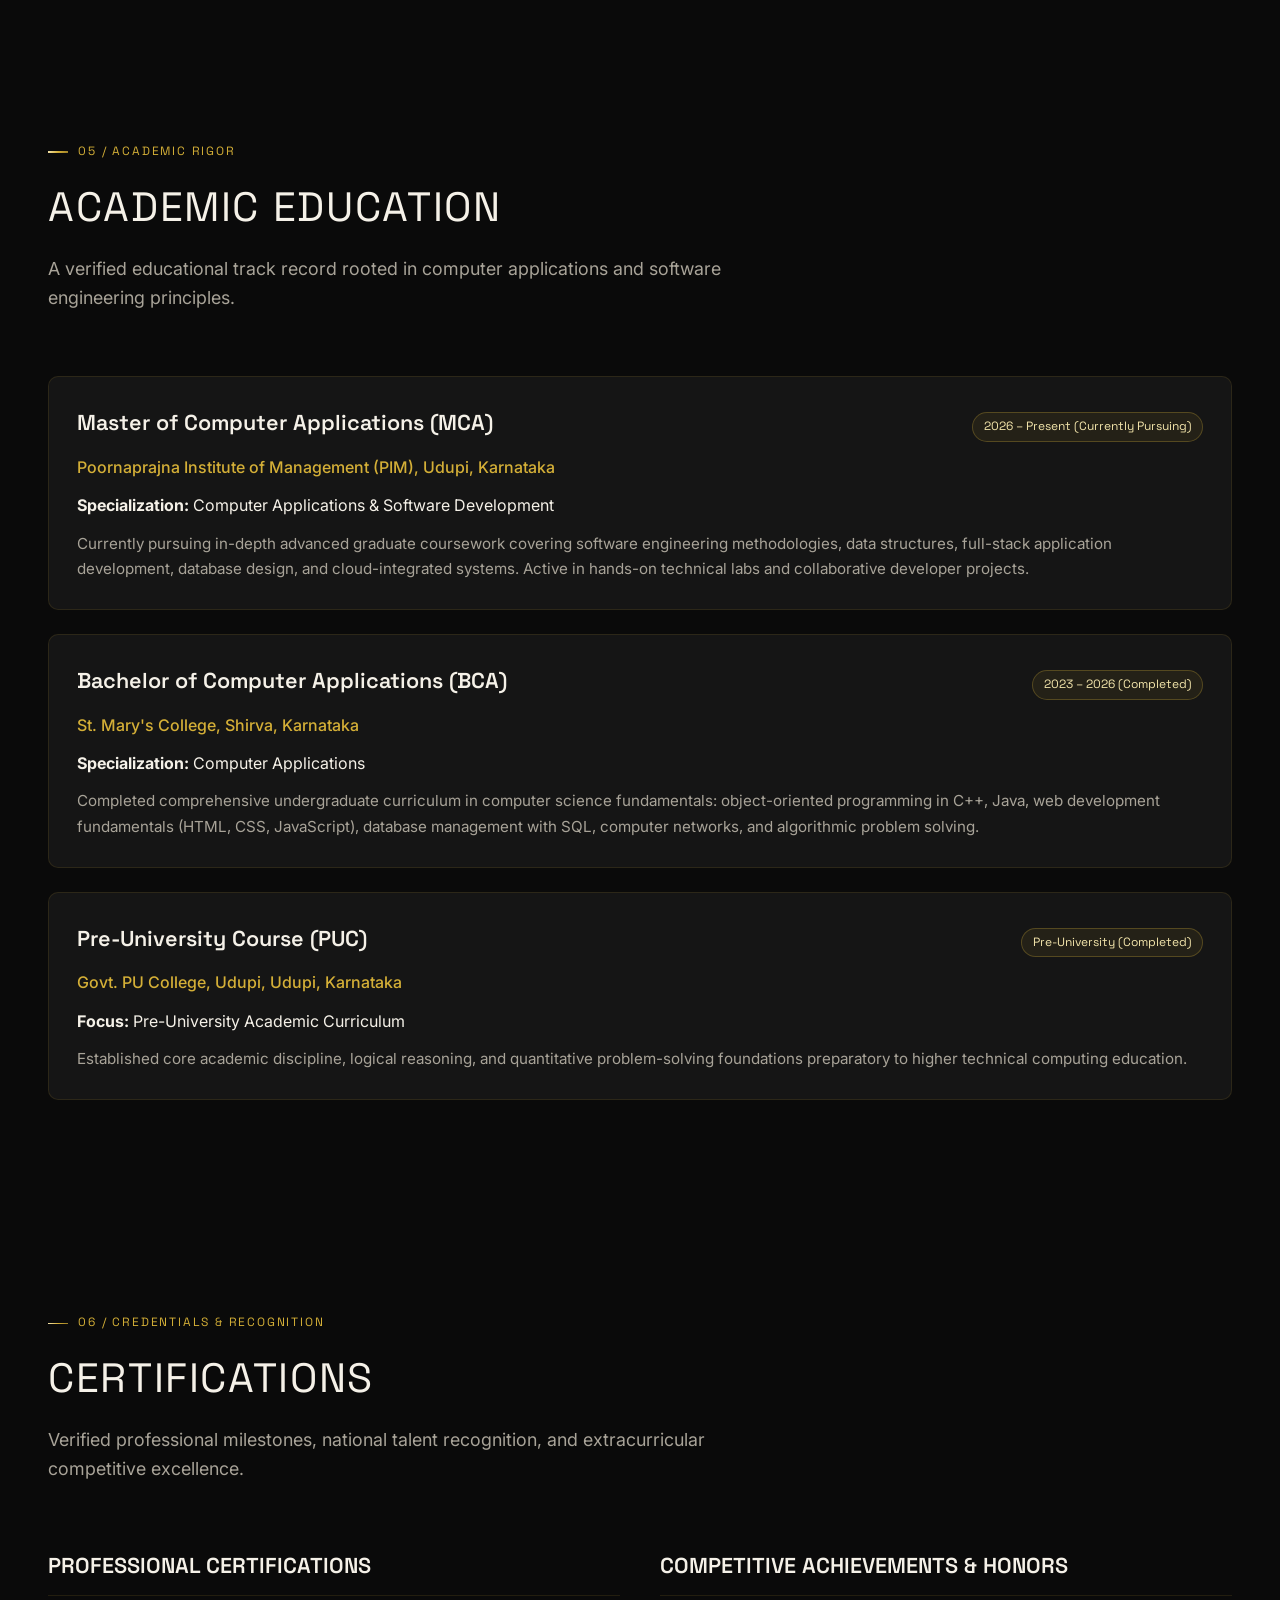
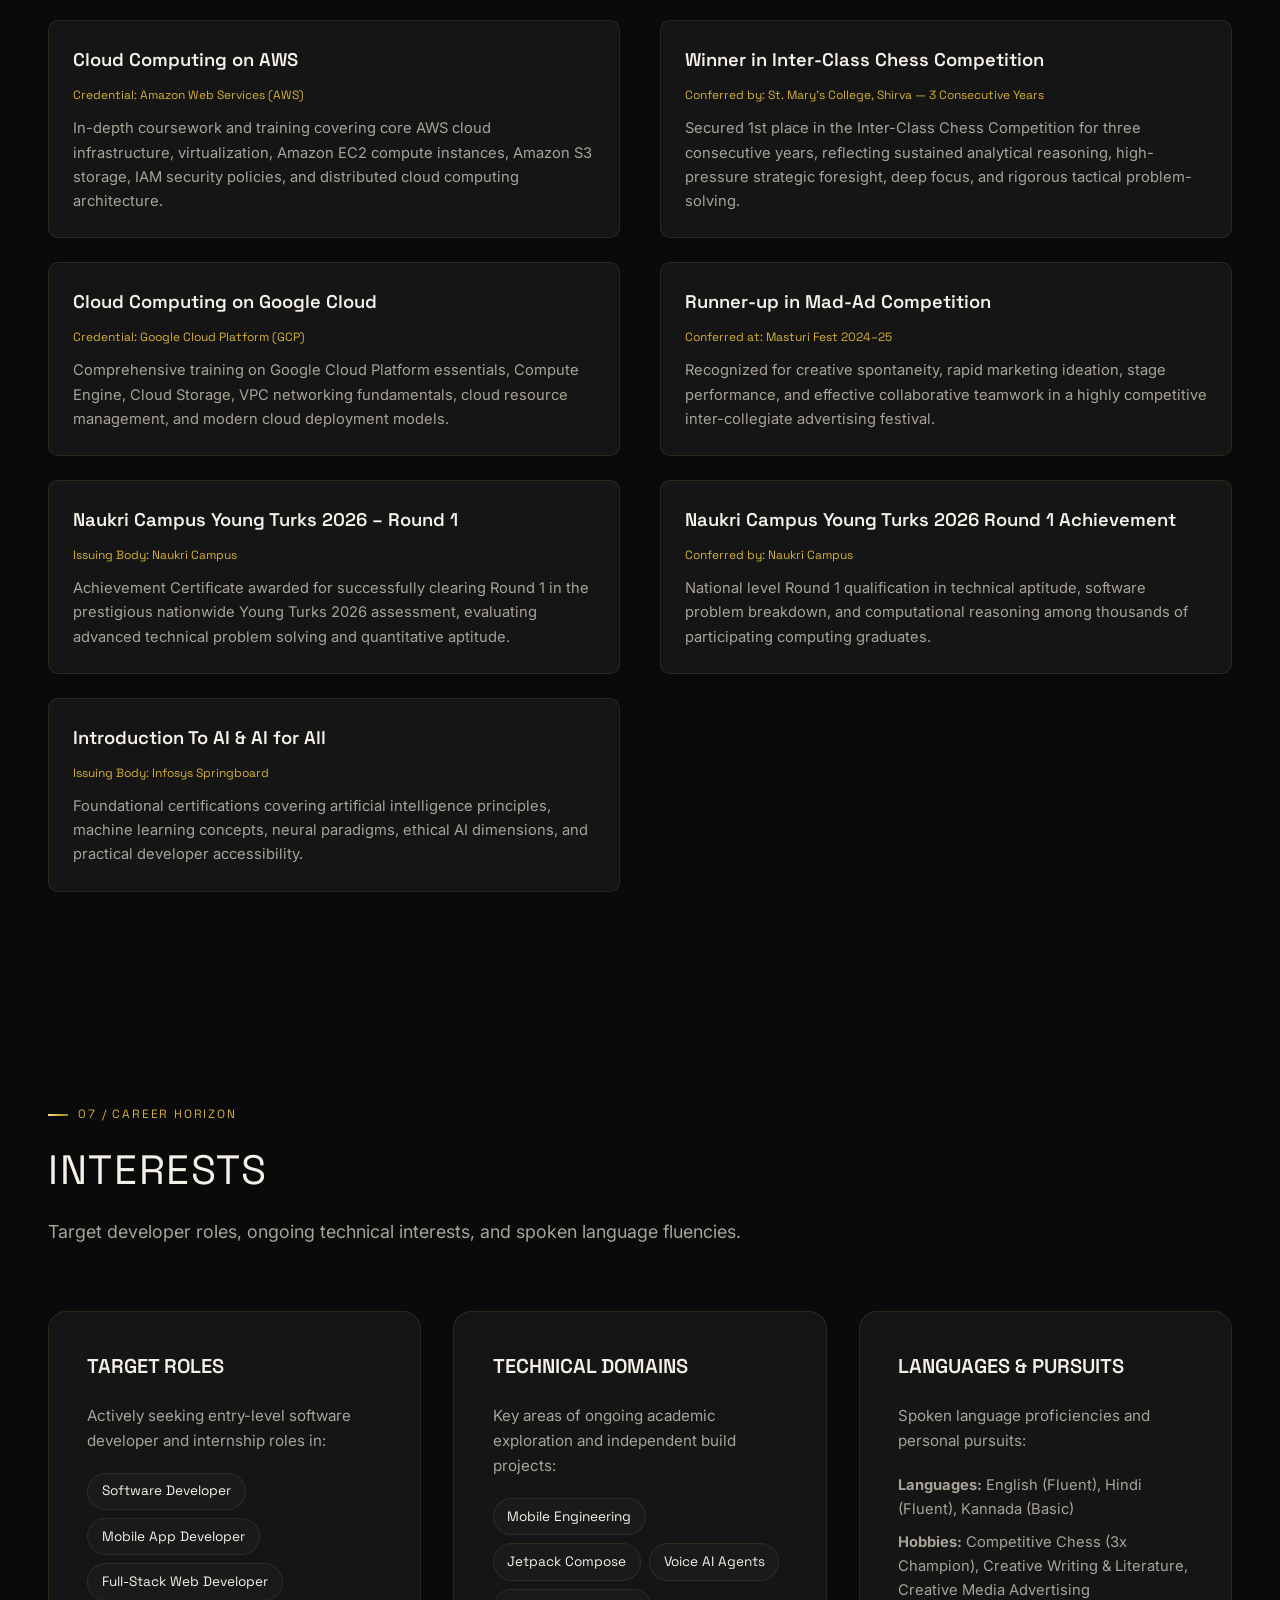
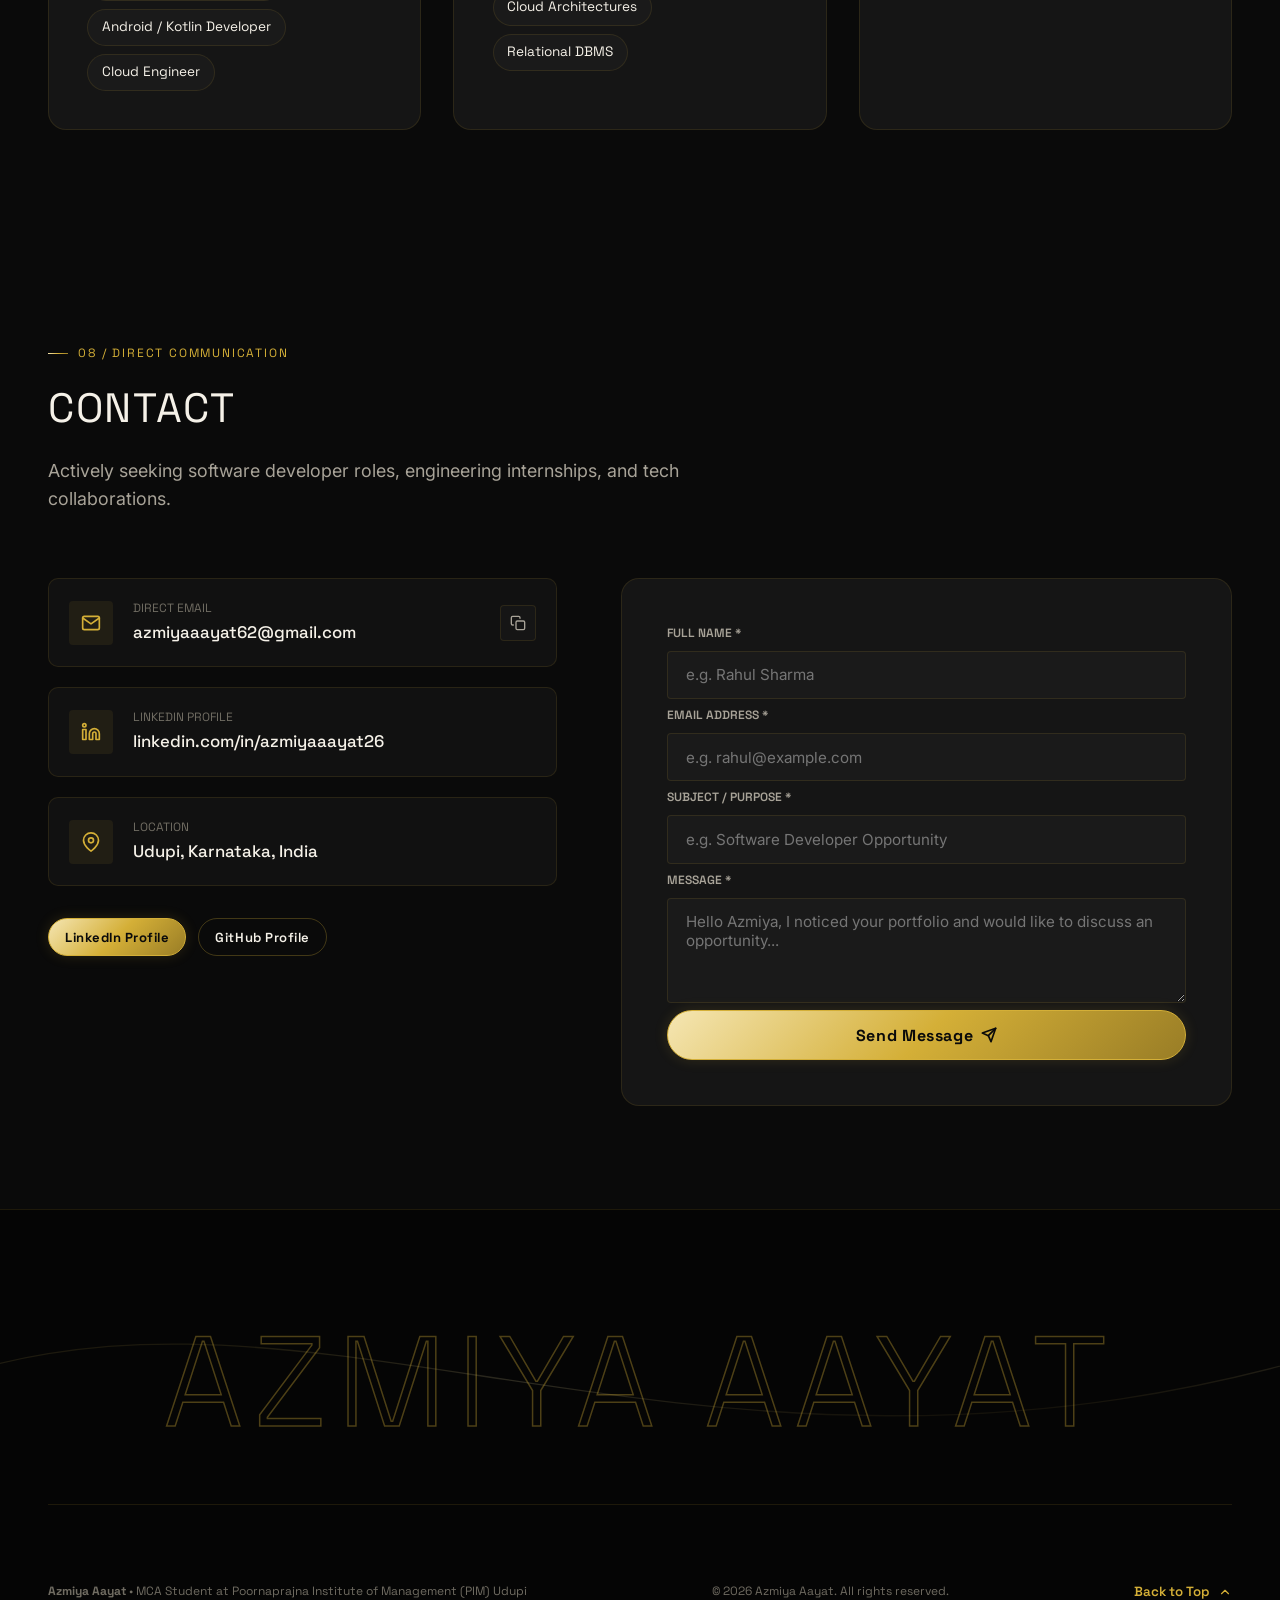
==== commit 6ab4636d: "remove project years from resume" ====
--- a/index.html
+++ b/index.html
@@ -1860,7 +1860,7 @@
               coding rounds.</p>
           </div>
 
-          <h2 class="ats-section-h2">Projects</h2>
+          <h2 class="ats-section-h2">Projects</h2><!-- years removed -->
           <div class="ats-item">
             <div class="ats-item-header">
               <span>Virtual Assistant (Voice-Based Assistant) | MERN Stack &amp; Google Gemini API</span>
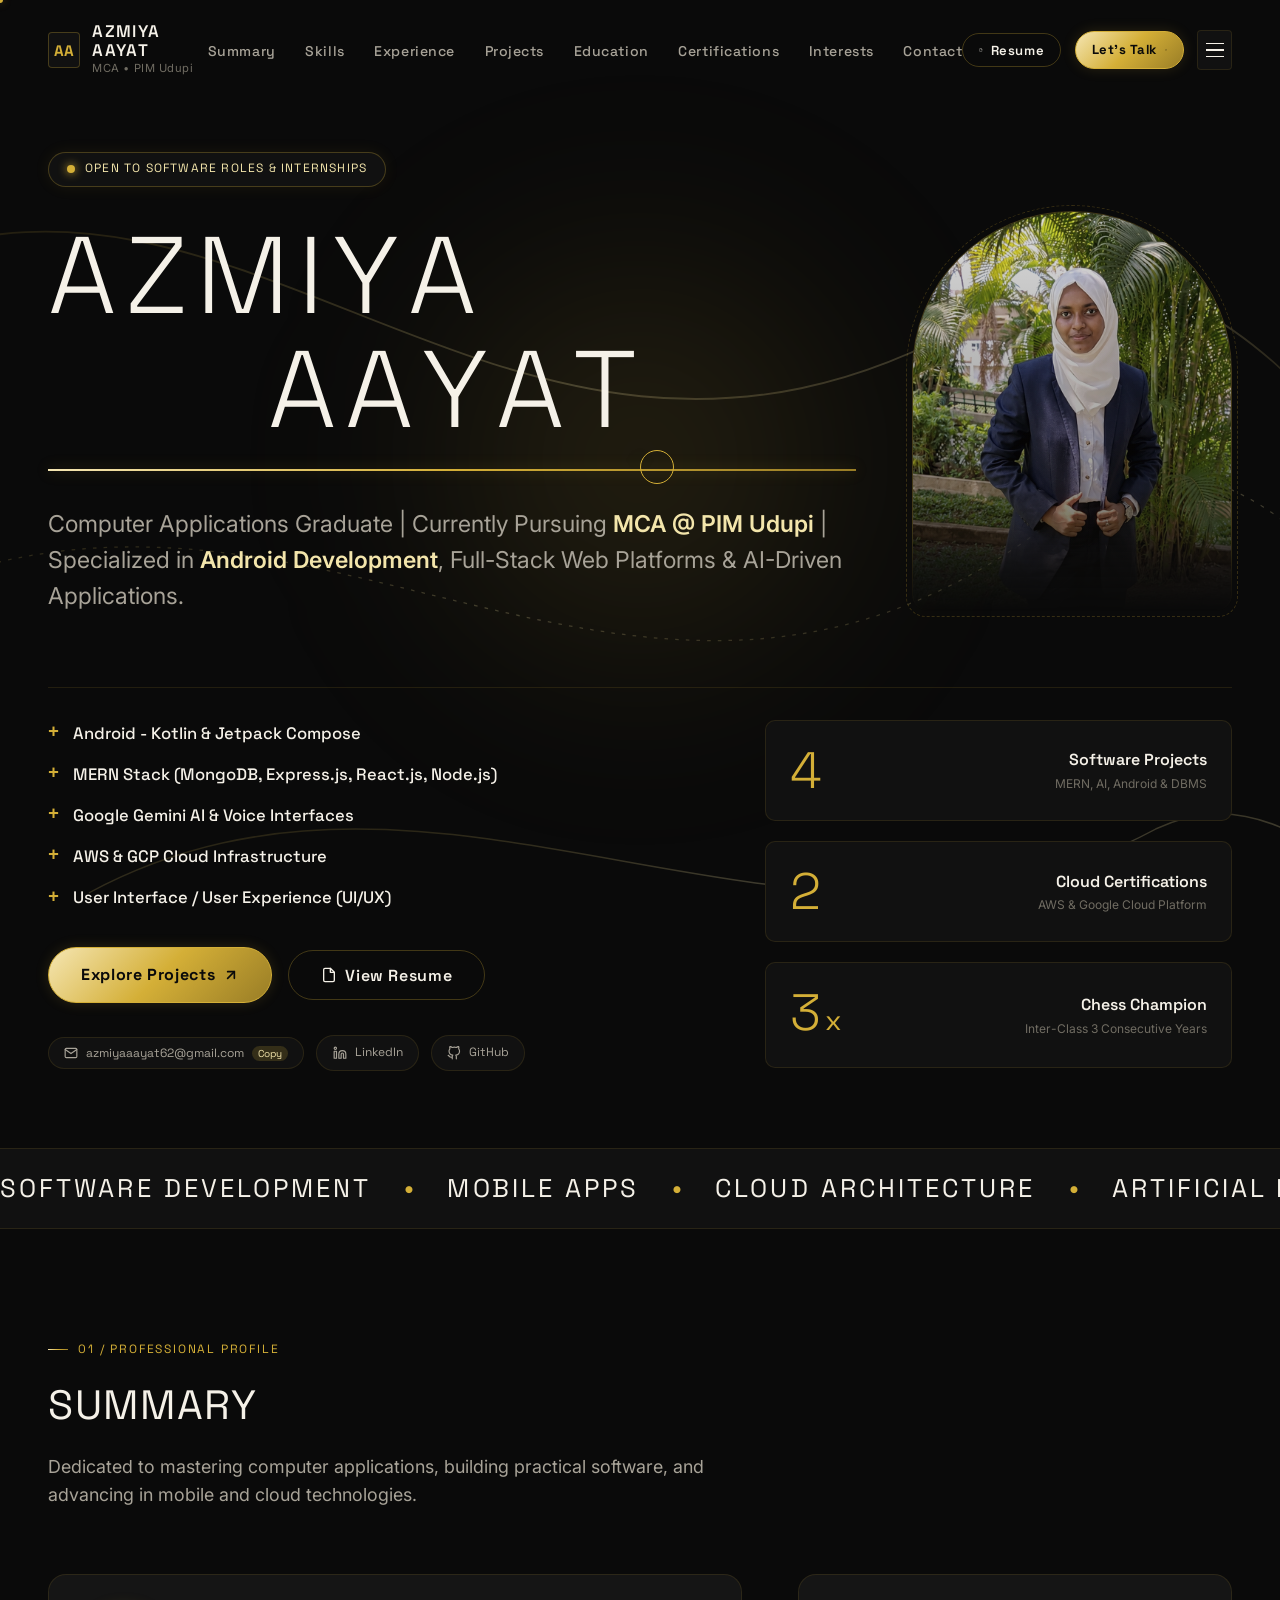
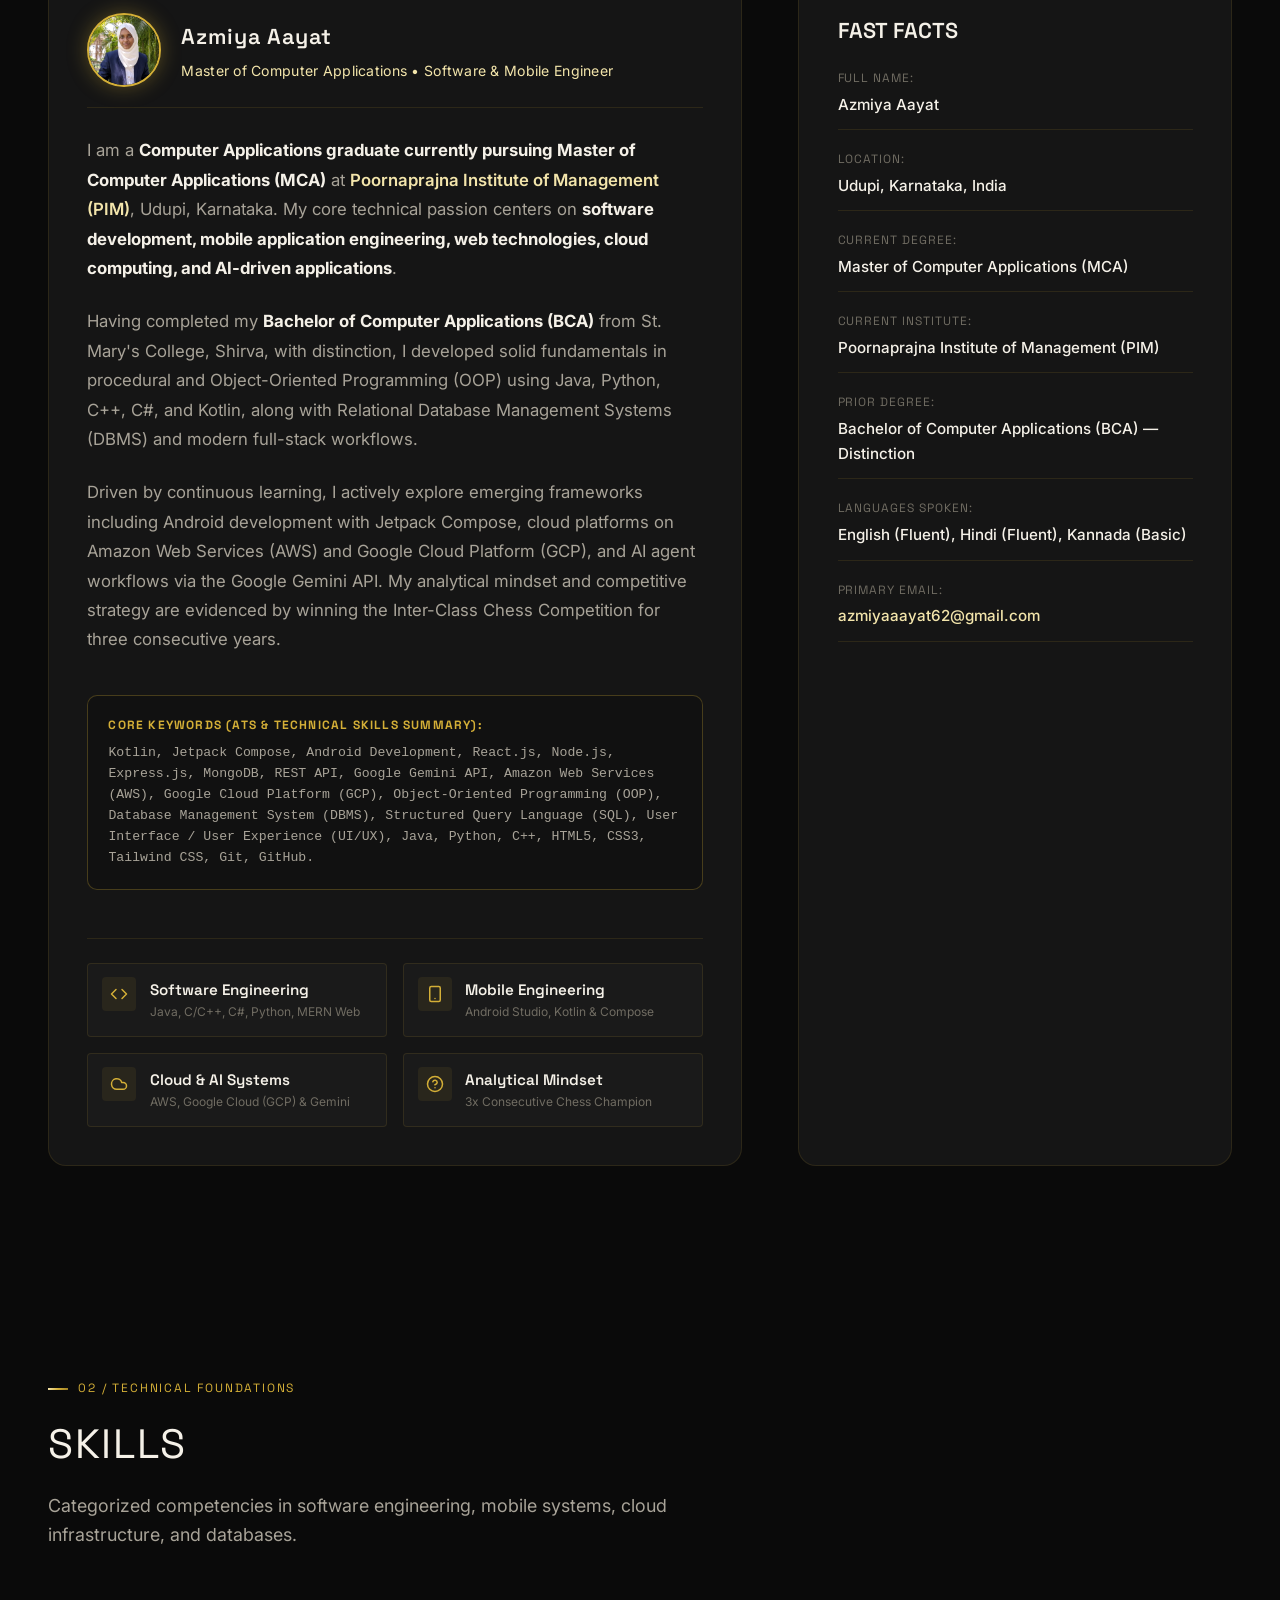
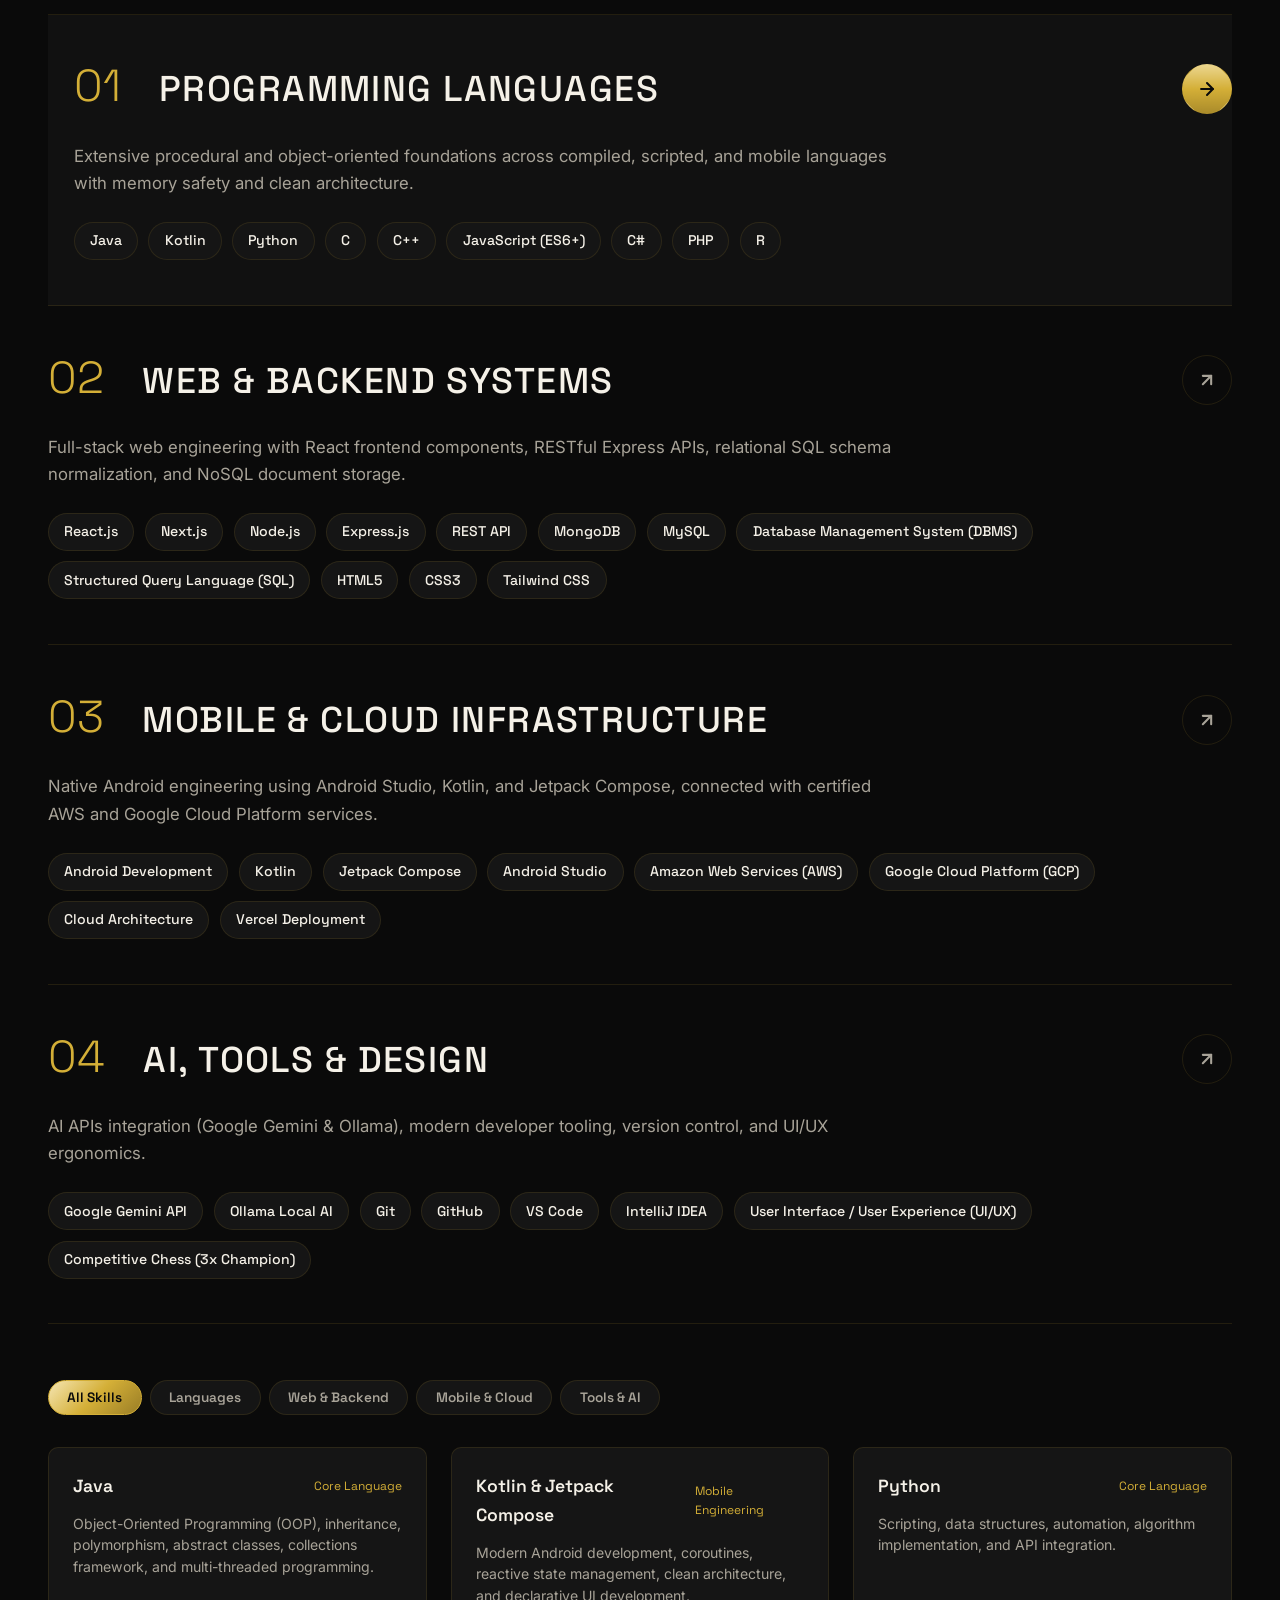
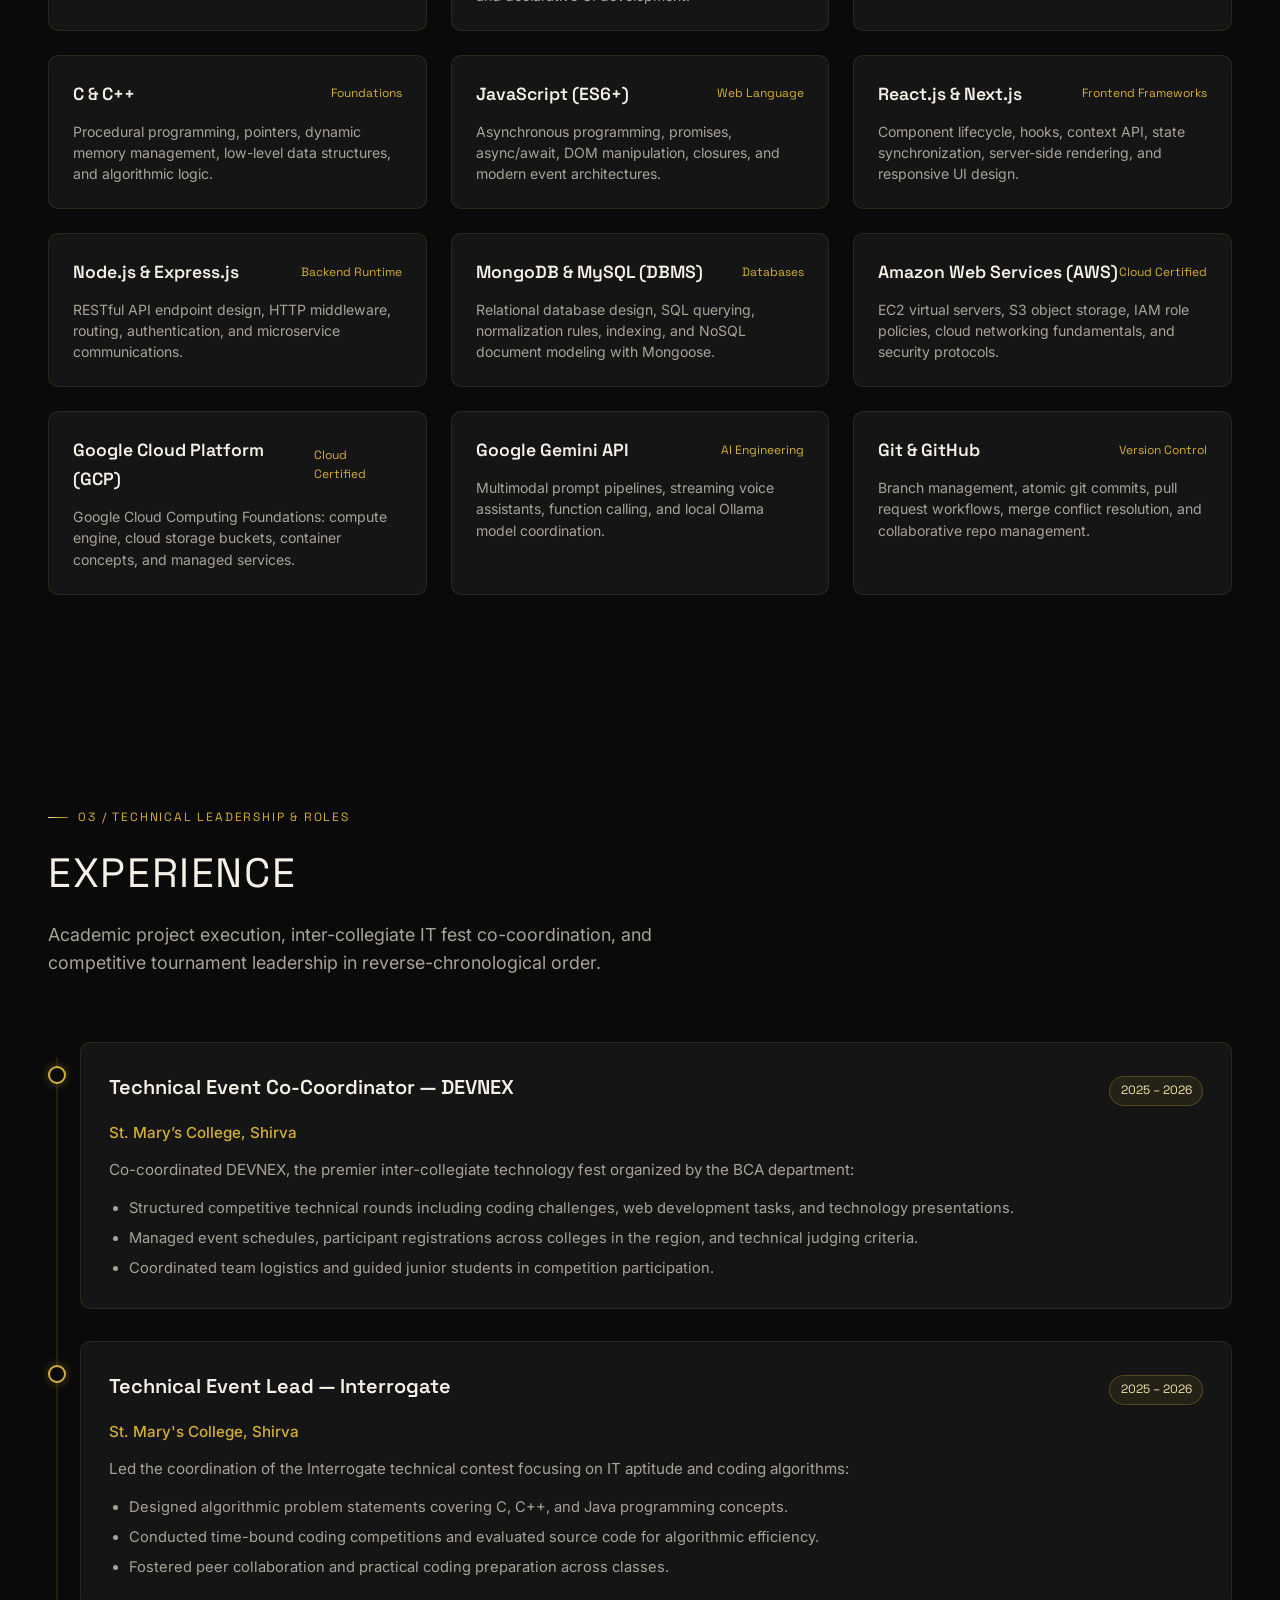
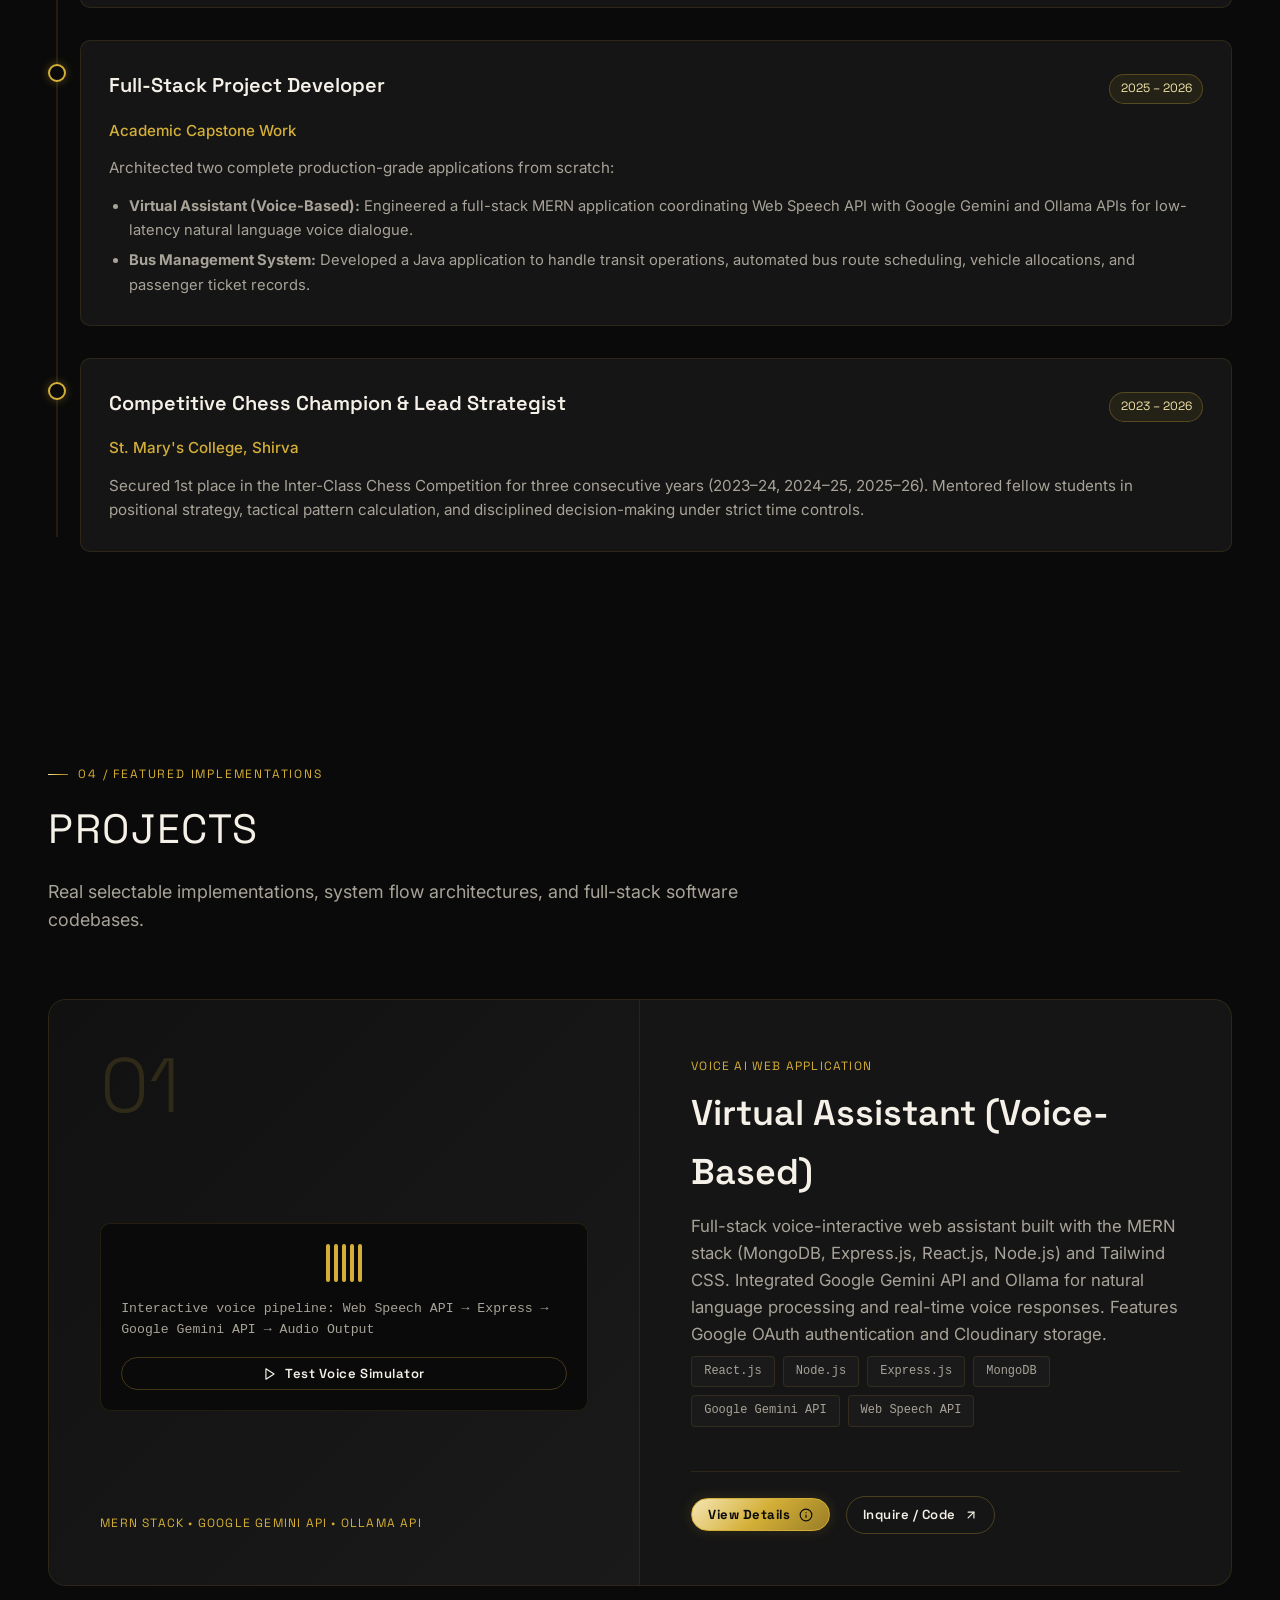
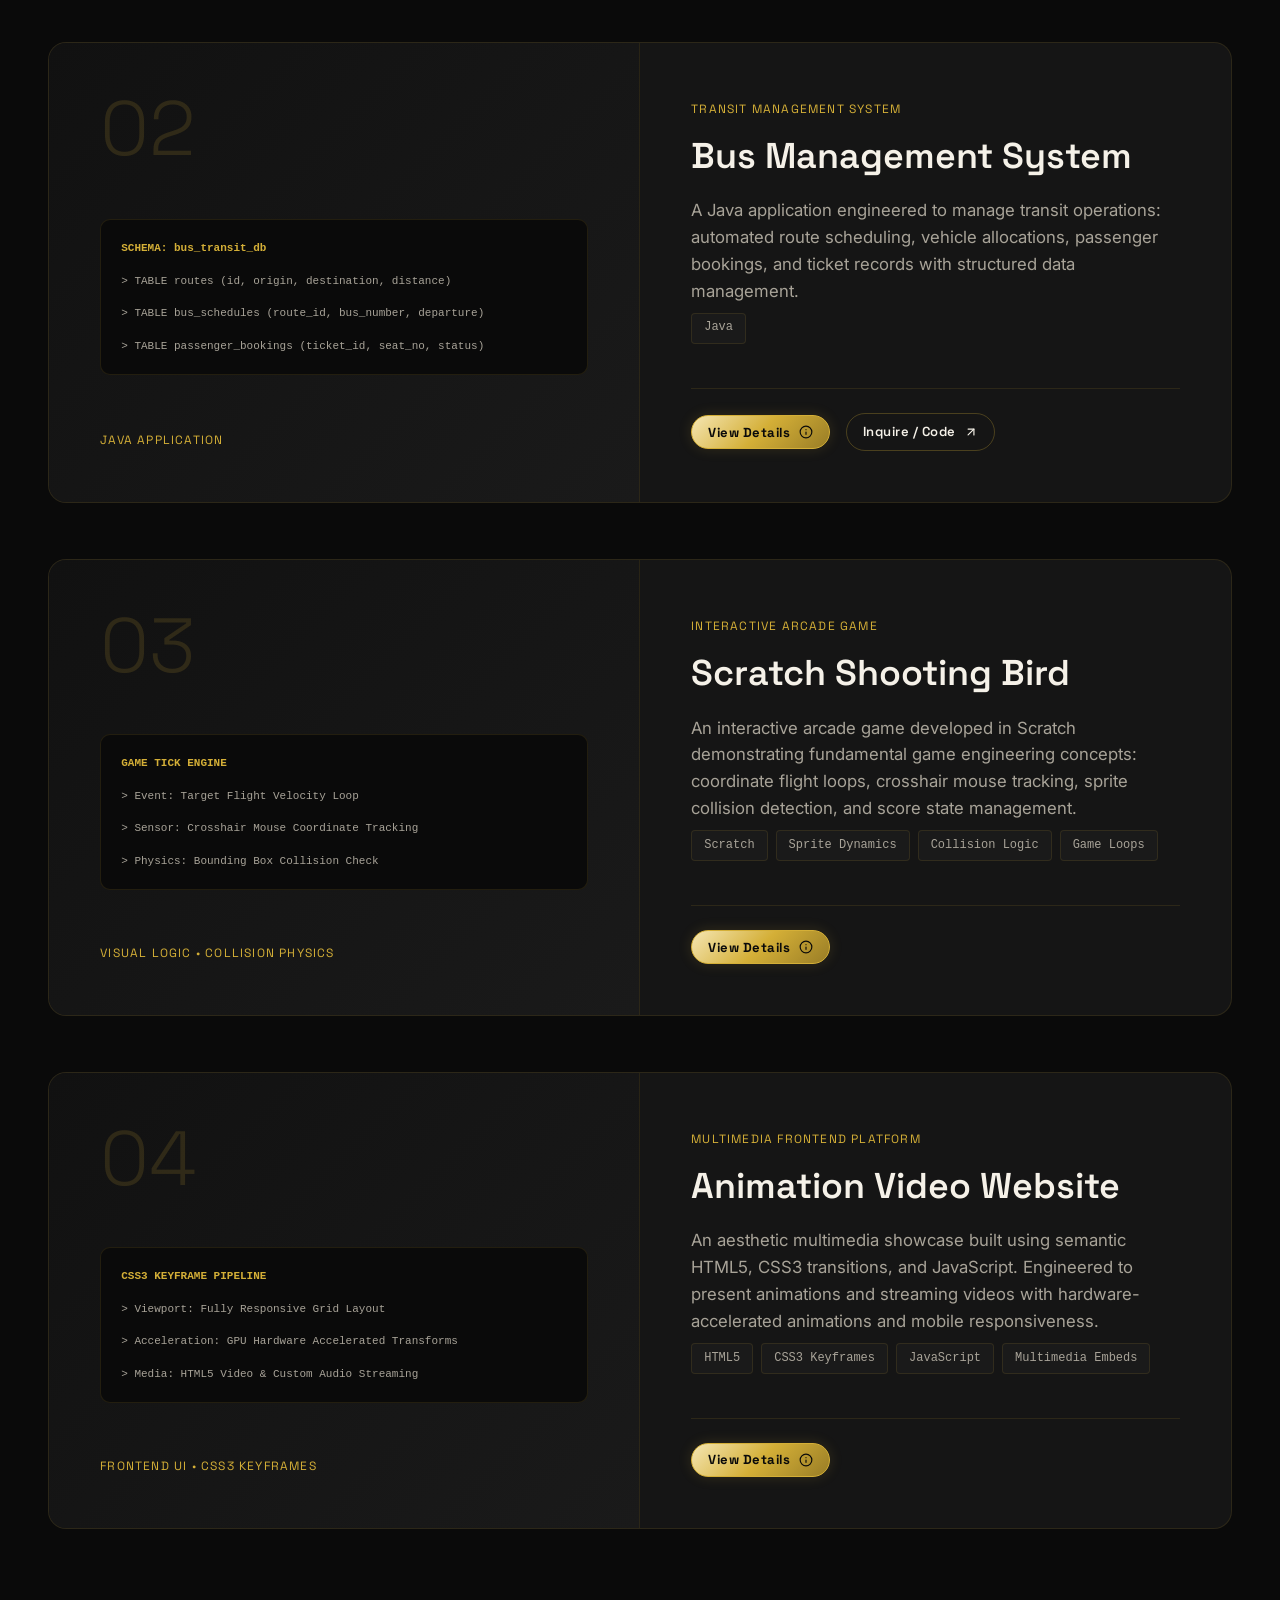
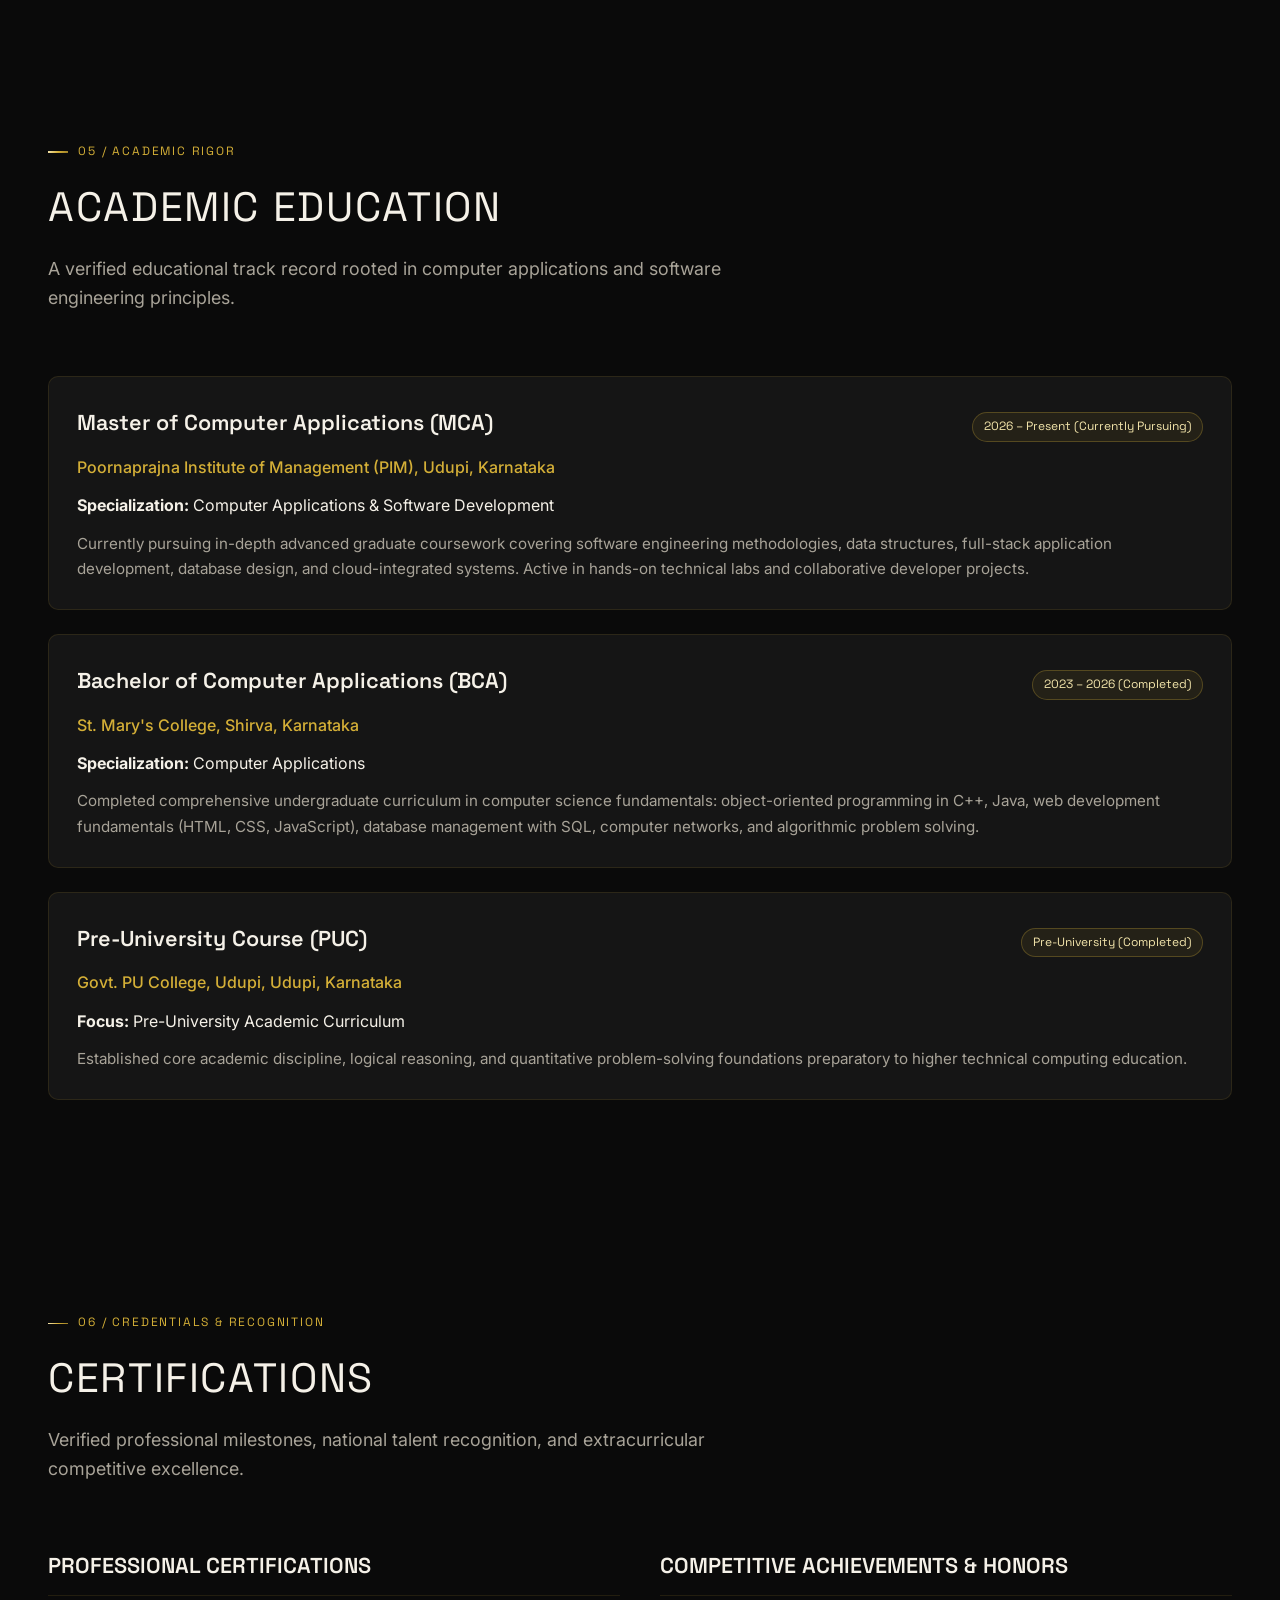
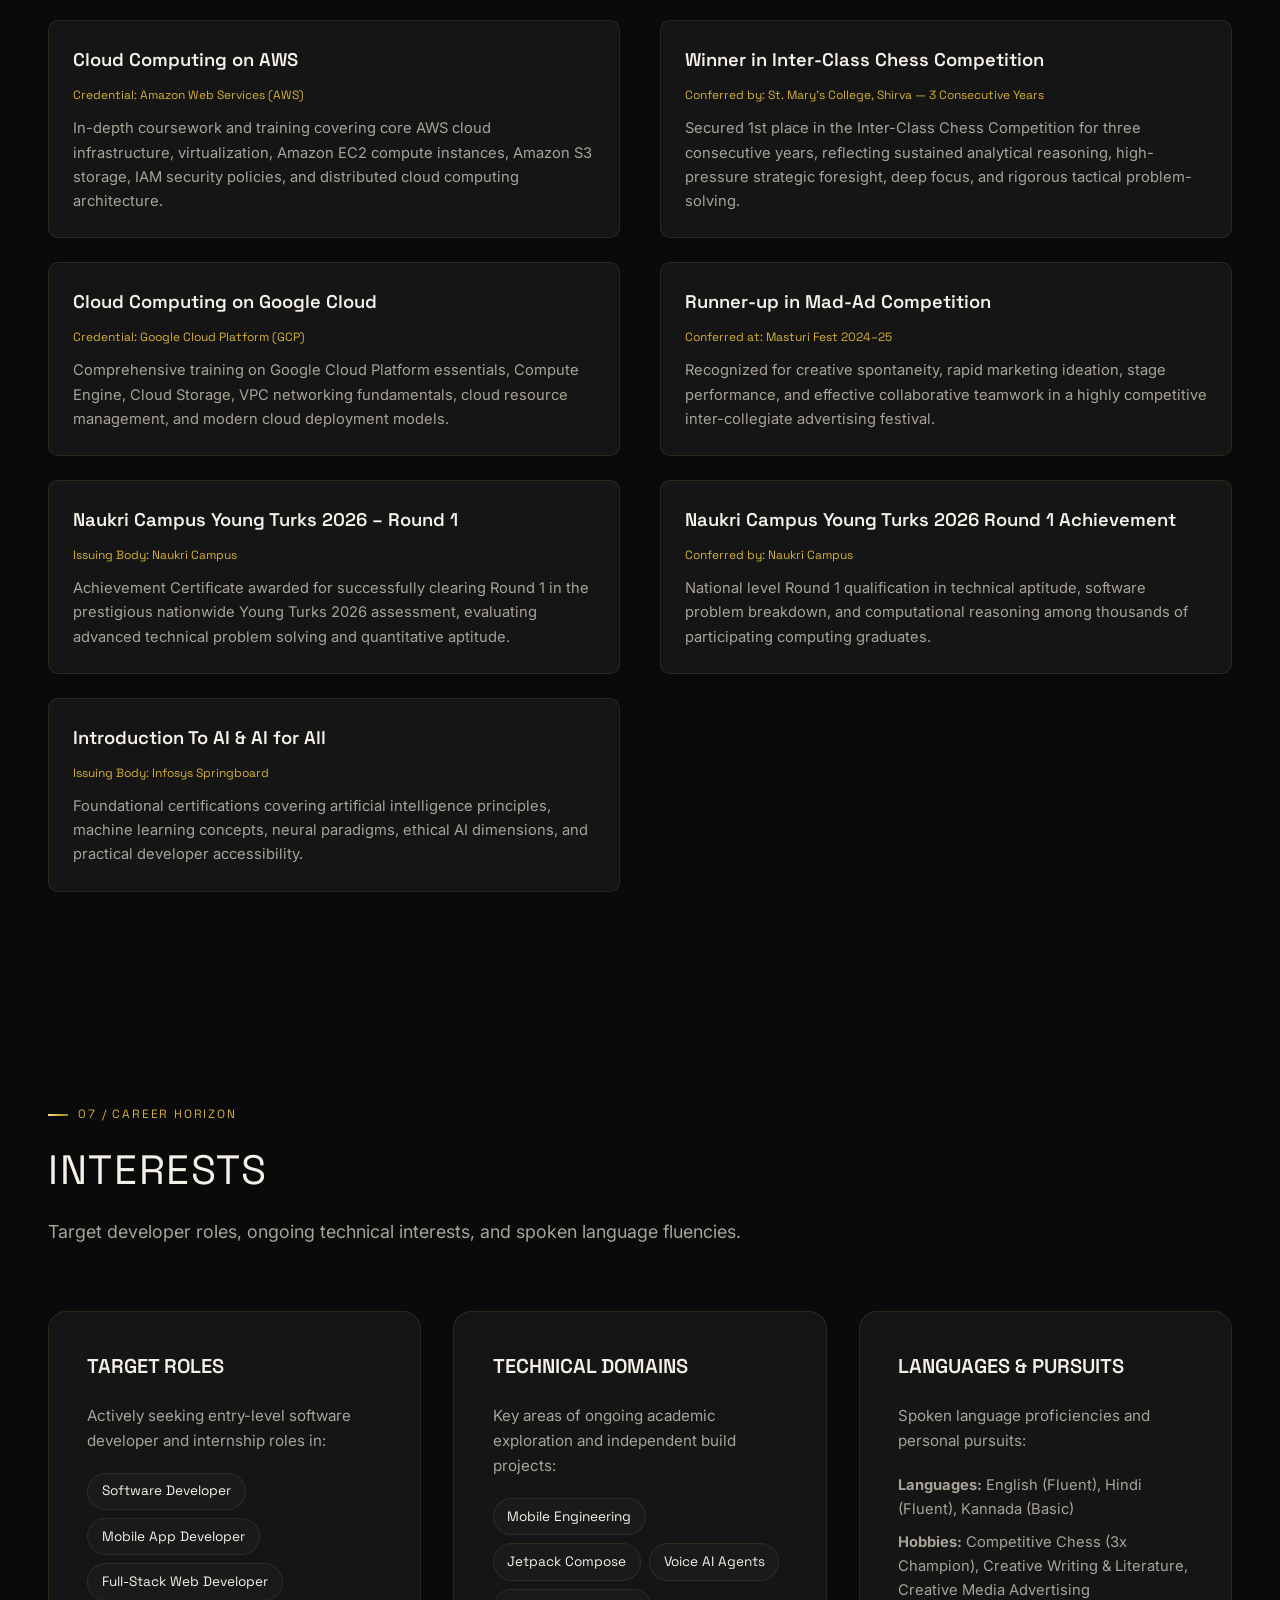
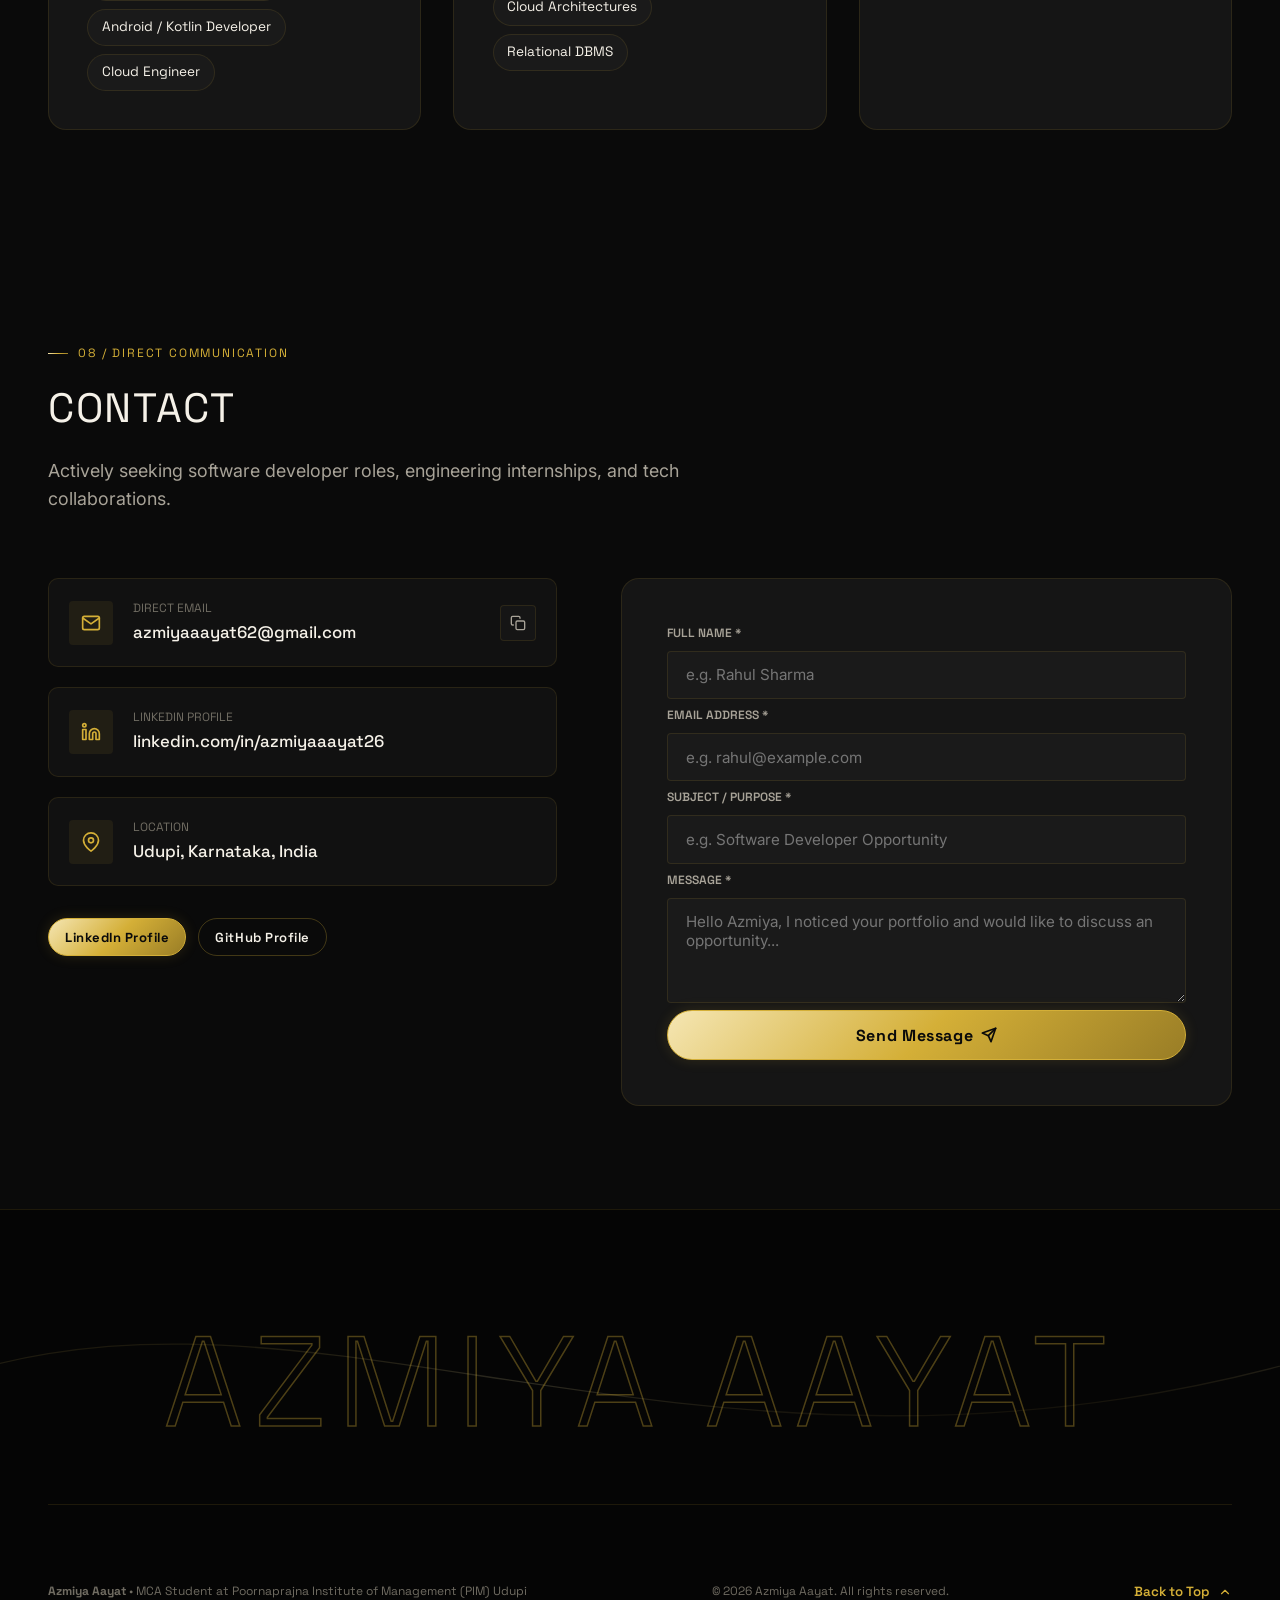
==== commit 11a59d3f: "Push staged portfolio updates including hero fixes - Commit staged changes to resume files, README, " ====
--- a/index.html
+++ b/index.html
@@ -982,8 +982,8 @@
                 <li><strong>Virtual Assistant (Voice-Based):</strong> Engineered a full-stack MERN application
                   coordinating Web Speech API with Google Gemini and Ollama APIs for low-latency natural language voice
                   dialogue.</li>
-                <li><strong>Bus Management System:</strong> Designed a complete transit scheduling database in MySQL
-                  with a PHP-driven administration dashboard for route allocations and passenger ticket management.</li>
+                <li><strong>Bus Management System:</strong> Developed a Java application to handle transit operations,
+                  automated bus route scheduling, vehicle allocations, and passenger ticket records.</li>
               </ul>
             </div>
           </div>
@@ -1110,24 +1110,19 @@
                   <div>&gt; TABLE passenger_bookings (ticket_id, seat_no, status)</div>
                 </div>
               </div>
-              <span class="project-category-badge">Web Platform • MySQL DBMS • PHP</span>
+              <span class="project-category-badge">Java Application</span>
             </div>
 
             <div class="project-info-side">
               <div>
-                <span class="project-category-badge">Relational Transit Management</span>
+                <span class="project-category-badge">Transit Management System</span>
                 <h3 class="project-title">Bus Management System</h3>
                 <p class="project-lead">
-                  A comprehensive web-based platform designed to manage transit operations: automated route scheduling,
-                  vehicle allocations, passenger bookings, and ticket logs with relational database integrity and PHP
-                  request handling.
+                  A Java application engineered to manage transit operations: automated route scheduling,
+                  vehicle allocations, passenger bookings, and ticket records with structured data management.
                 </p>
                 <div class="project-chips">
-                  <span class="p-chip">HTML5 / CSS3</span>
-                  <span class="p-chip">JavaScript</span>
-                  <span class="p-chip">PHP</span>
-                  <span class="p-chip">MySQL</span>
-                  <span class="p-chip">Relational DBMS</span>
+                  <span class="p-chip">Java</span>
                 </div>
               </div>
 
@@ -1665,7 +1660,7 @@
             style="font-size: 11px; background: var(--gold-primary); color: #000; font-weight: bold; padding: 2px 7px; border-radius: 4px;">Completed
             Project</span>
           <h2 id="bus-modal-title" class="modal-main-title">Bus Management System</h2>
-          <p class="modal-sub-title">Web Platform • MySQL DBMS • Route Scheduling • Passenger Records</p>
+          <p class="modal-sub-title">Java Application • Route Scheduling • Passenger Records</p>
         </div>
         <button class="modal-close-icon" id="bus-modal-close" aria-label="Close modal dialog">
           <svg viewBox="0 0 24 24" width="18" height="18" fill="none" stroke="currentColor" stroke-width="2"
@@ -1677,21 +1672,17 @@
       </div>
       <div class="modal-content-body">
         <div>
-          <h3 style="font-size: 1.15rem; color: var(--text-primary); margin-bottom: 0.5rem;">System Architecture &amp;
-            Database Integrity</h3>
+          <h3 style="font-size: 1.15rem; color: var(--text-primary); margin-bottom: 0.5rem;">System Architecture &amp; Features</h3>
           <p>
-            Constructed to automate the administration of bus transit networks. It provides administrators with dynamic
-            controls to update route stops, arrival and departure schedules, vehicle numbers, and passenger ticket
-            information with relational data integrity.
+            Constructed to automate the administration of bus transit networks. It provides functionality
+            to update route stops, arrival and departure schedules, vehicle allocations, and passenger ticket
+            records with structured object-oriented Java logic.
           </p>
         </div>
         <div>
-          <h3 style="font-size: 1.15rem; color: var(--text-primary); margin-bottom: 0.5rem;">Full Technology Stack</h3>
+          <h3 style="font-size: 1.15rem; color: var(--text-primary); margin-bottom: 0.5rem;">Technology Stack</h3>
           <div style="display: flex; flex-direction: column; gap: 0.5rem;">
-            <div class="tech-spec-box"><strong>Database:</strong> Relational DBMS / MySQL (Routes, Schedules, Bookings)
-            </div>
-            <div class="tech-spec-box"><strong>Server-Side:</strong> PHP backend request processing</div>
-            <div class="tech-spec-box"><strong>Frontend:</strong> HTML5, CSS3, JavaScript</div>
+            <div class="tech-spec-box"><strong>Language:</strong> Java</div>
           </div>
         </div>
       </div>
@@ -1874,8 +1865,8 @@
               <span>Bus Management System | Java</span>
               
             </div>
-            <p>Developed transit schedule database in MySQL with admin interface to handle bus routes, timetables, and
-              passenger ticket records with relational integrity.</p>
+            <p>Developed a Java application to manage transit operations, automated bus route scheduling,
+              vehicle allocations, and passenger ticket records.</p>
           </div>
           <div class="ats-item">
             <div class="ats-item-header">
